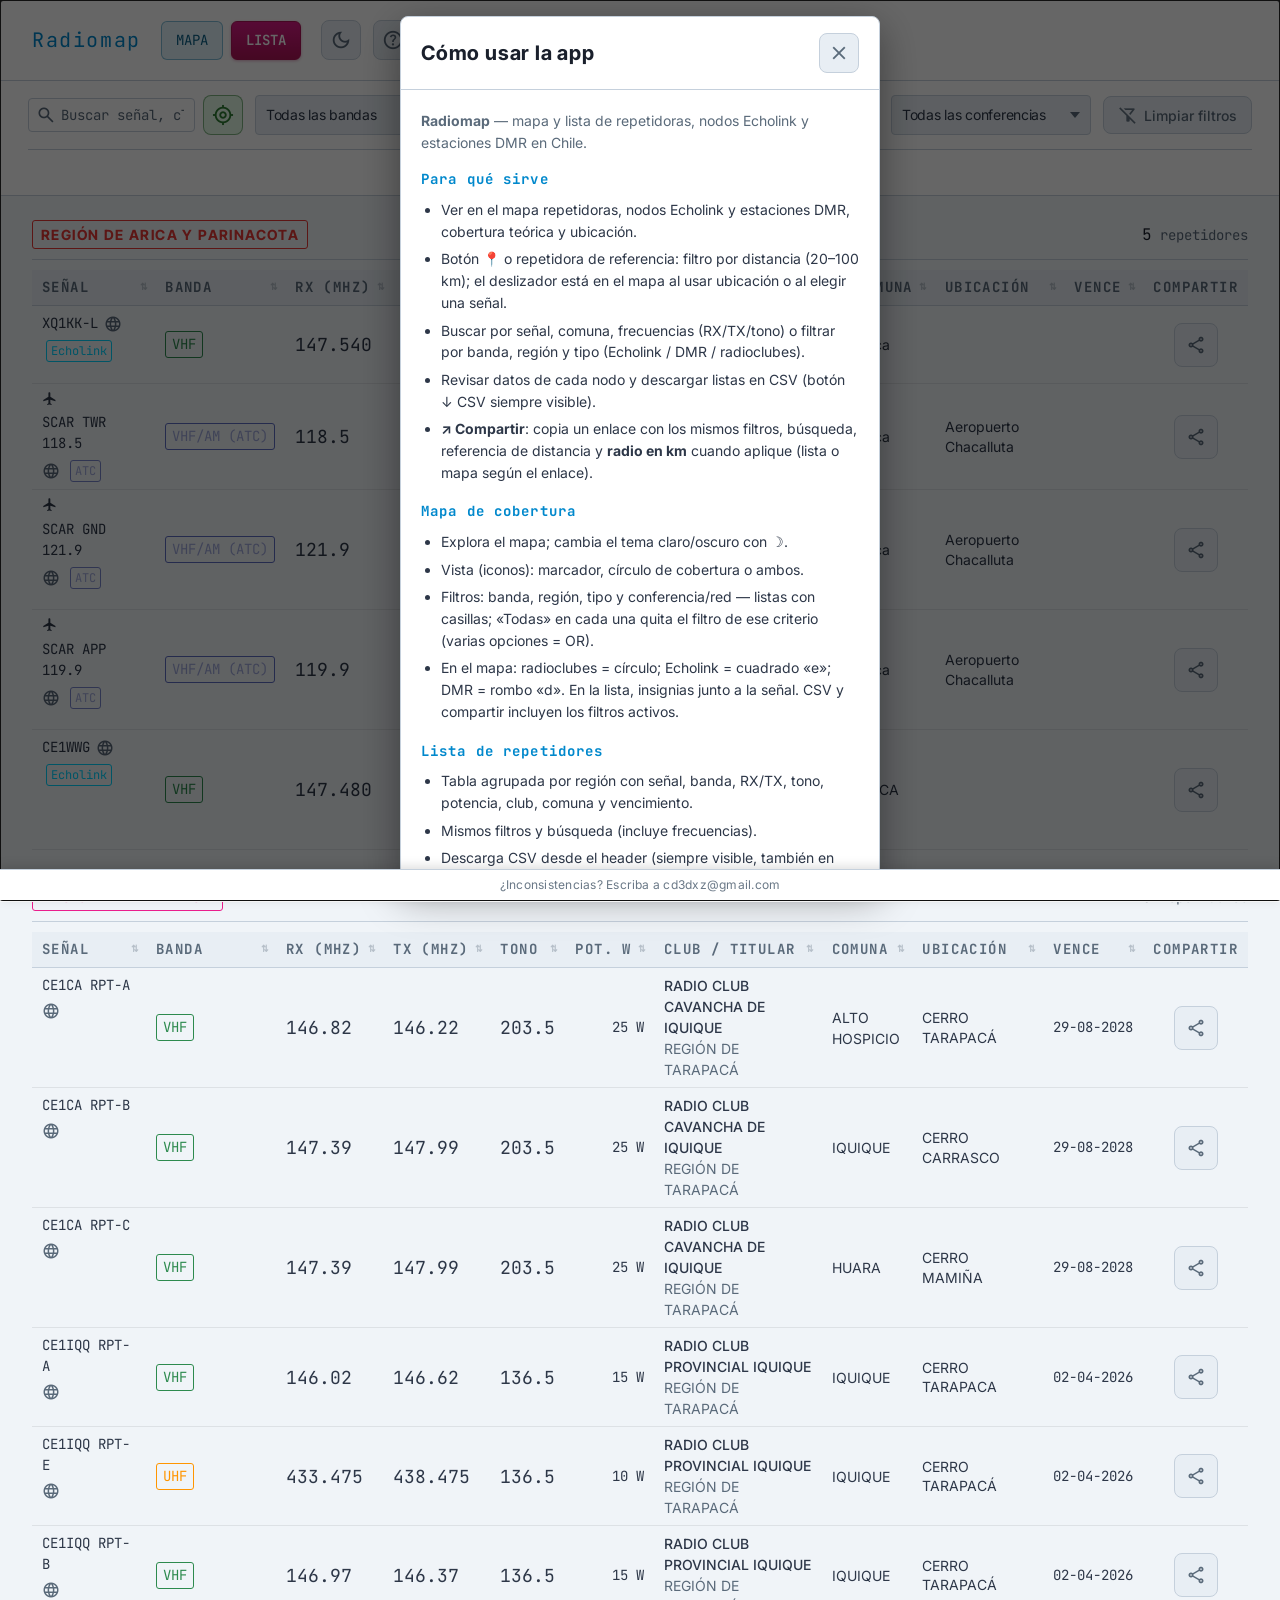
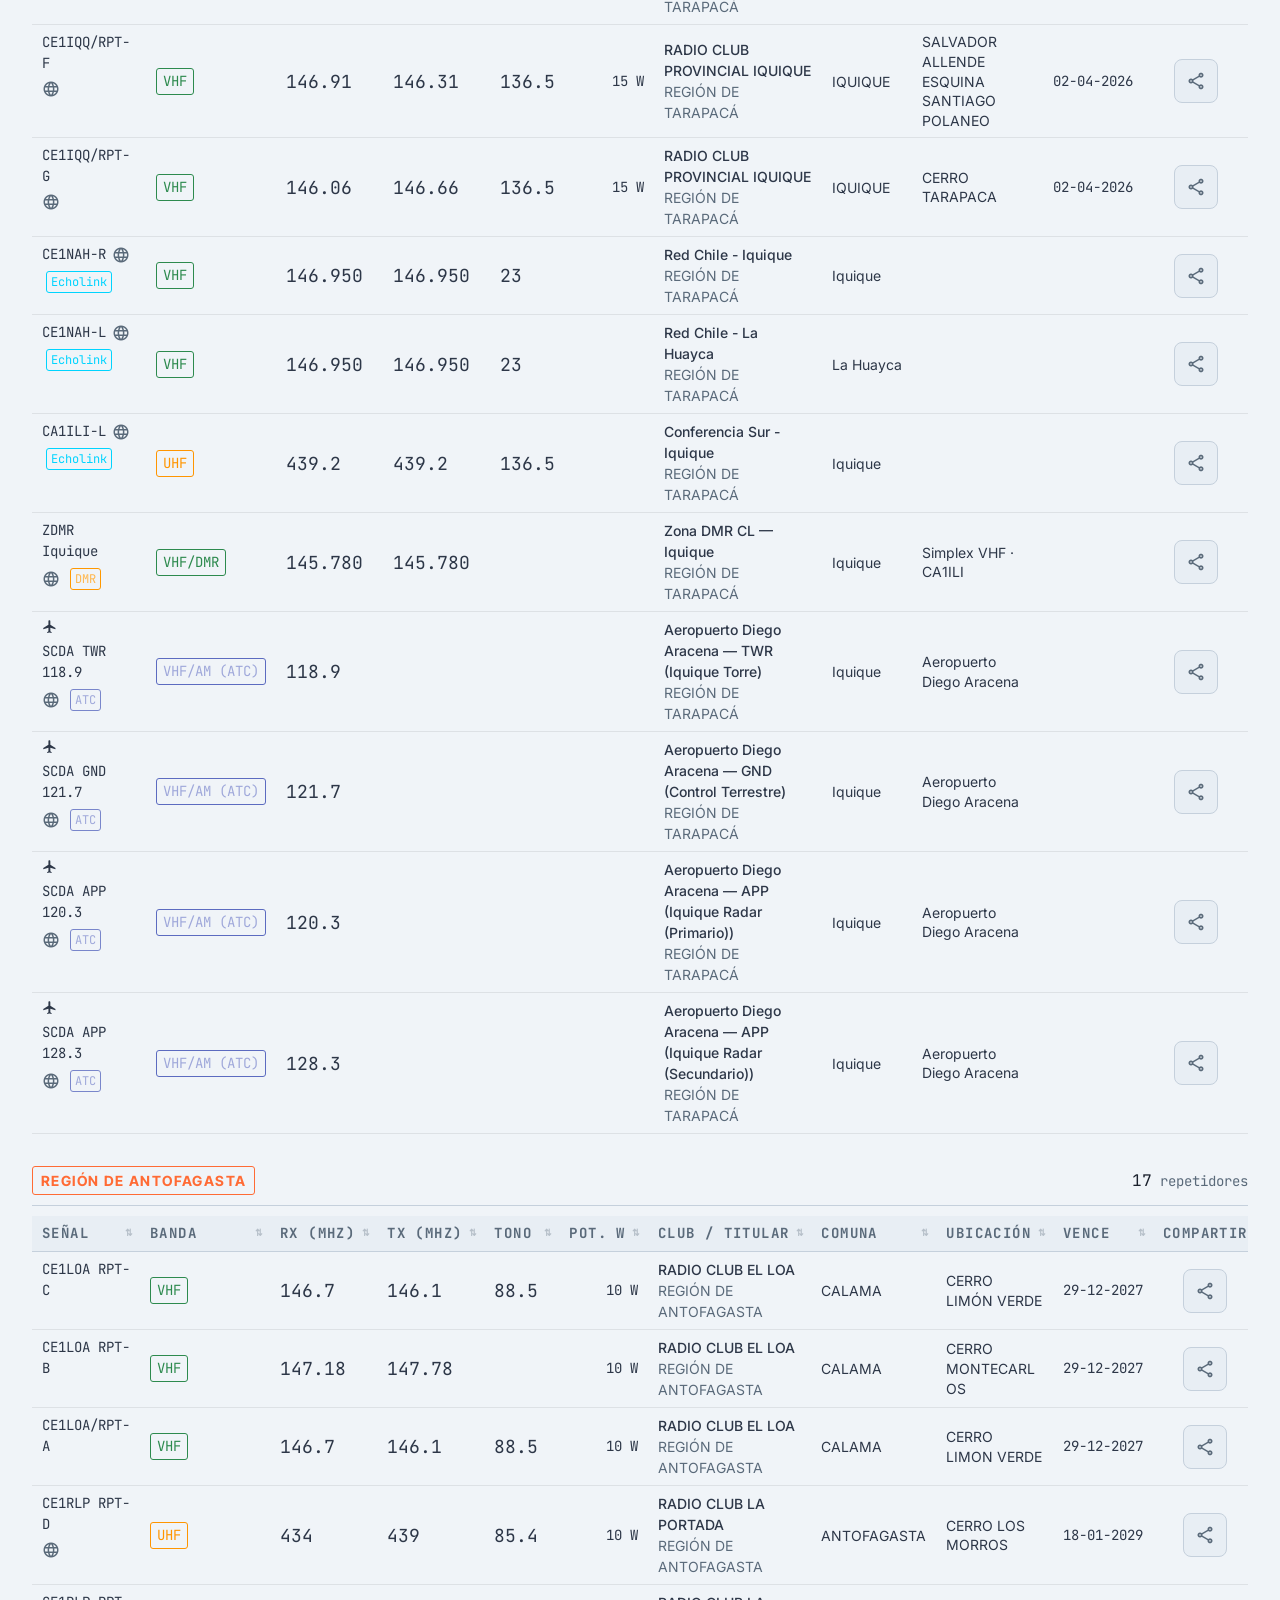
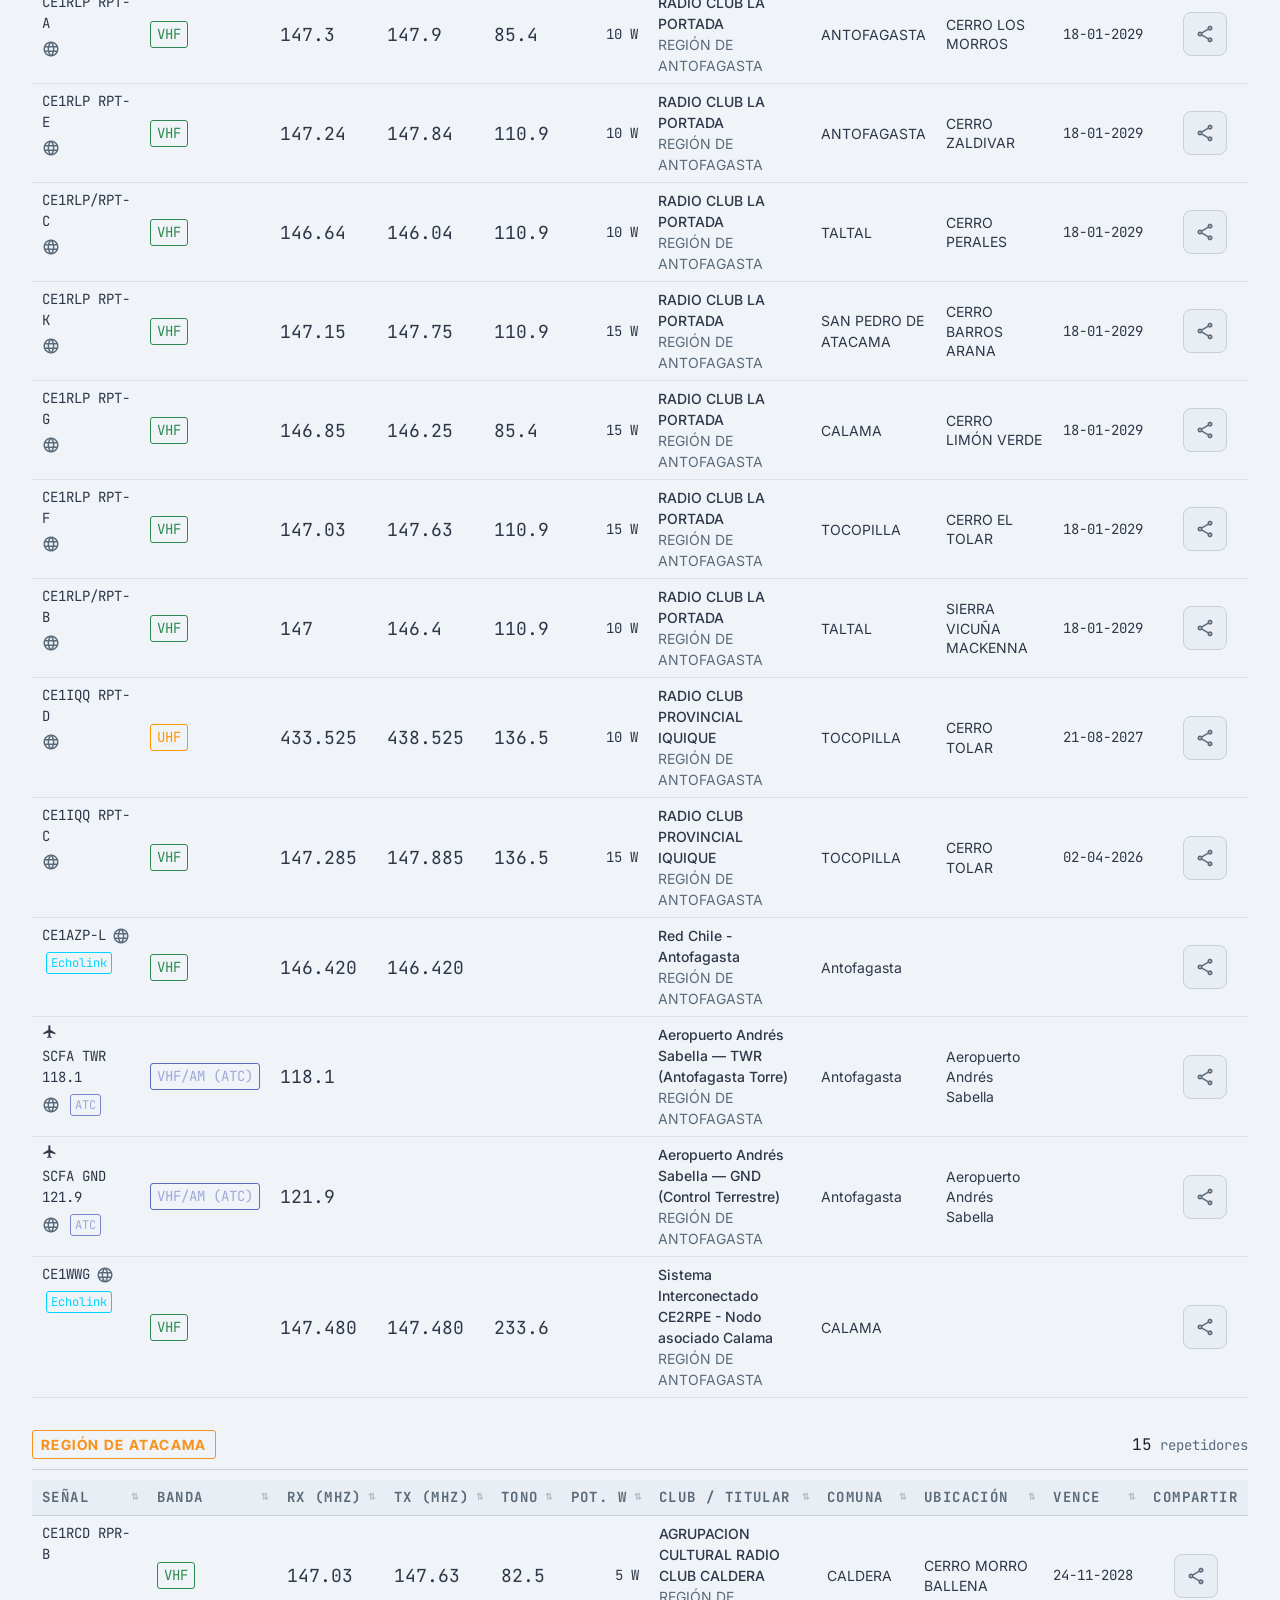
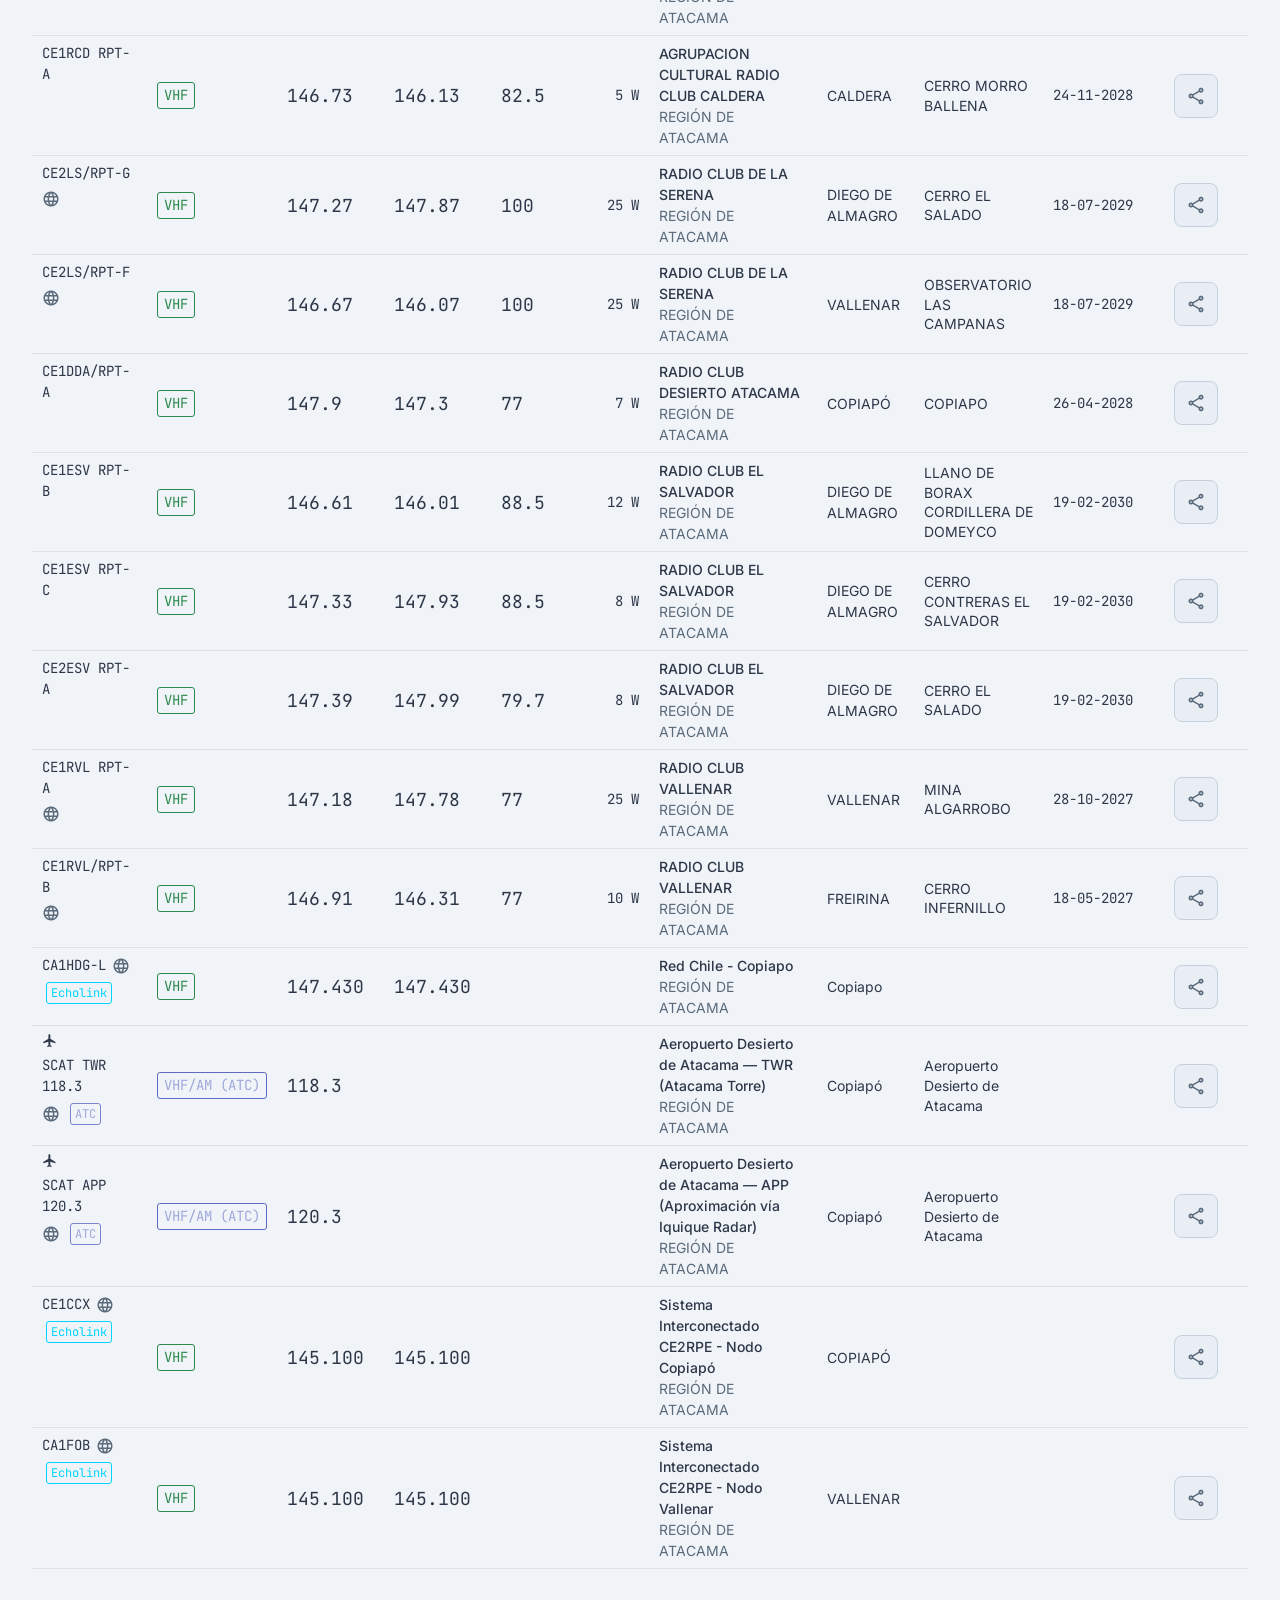
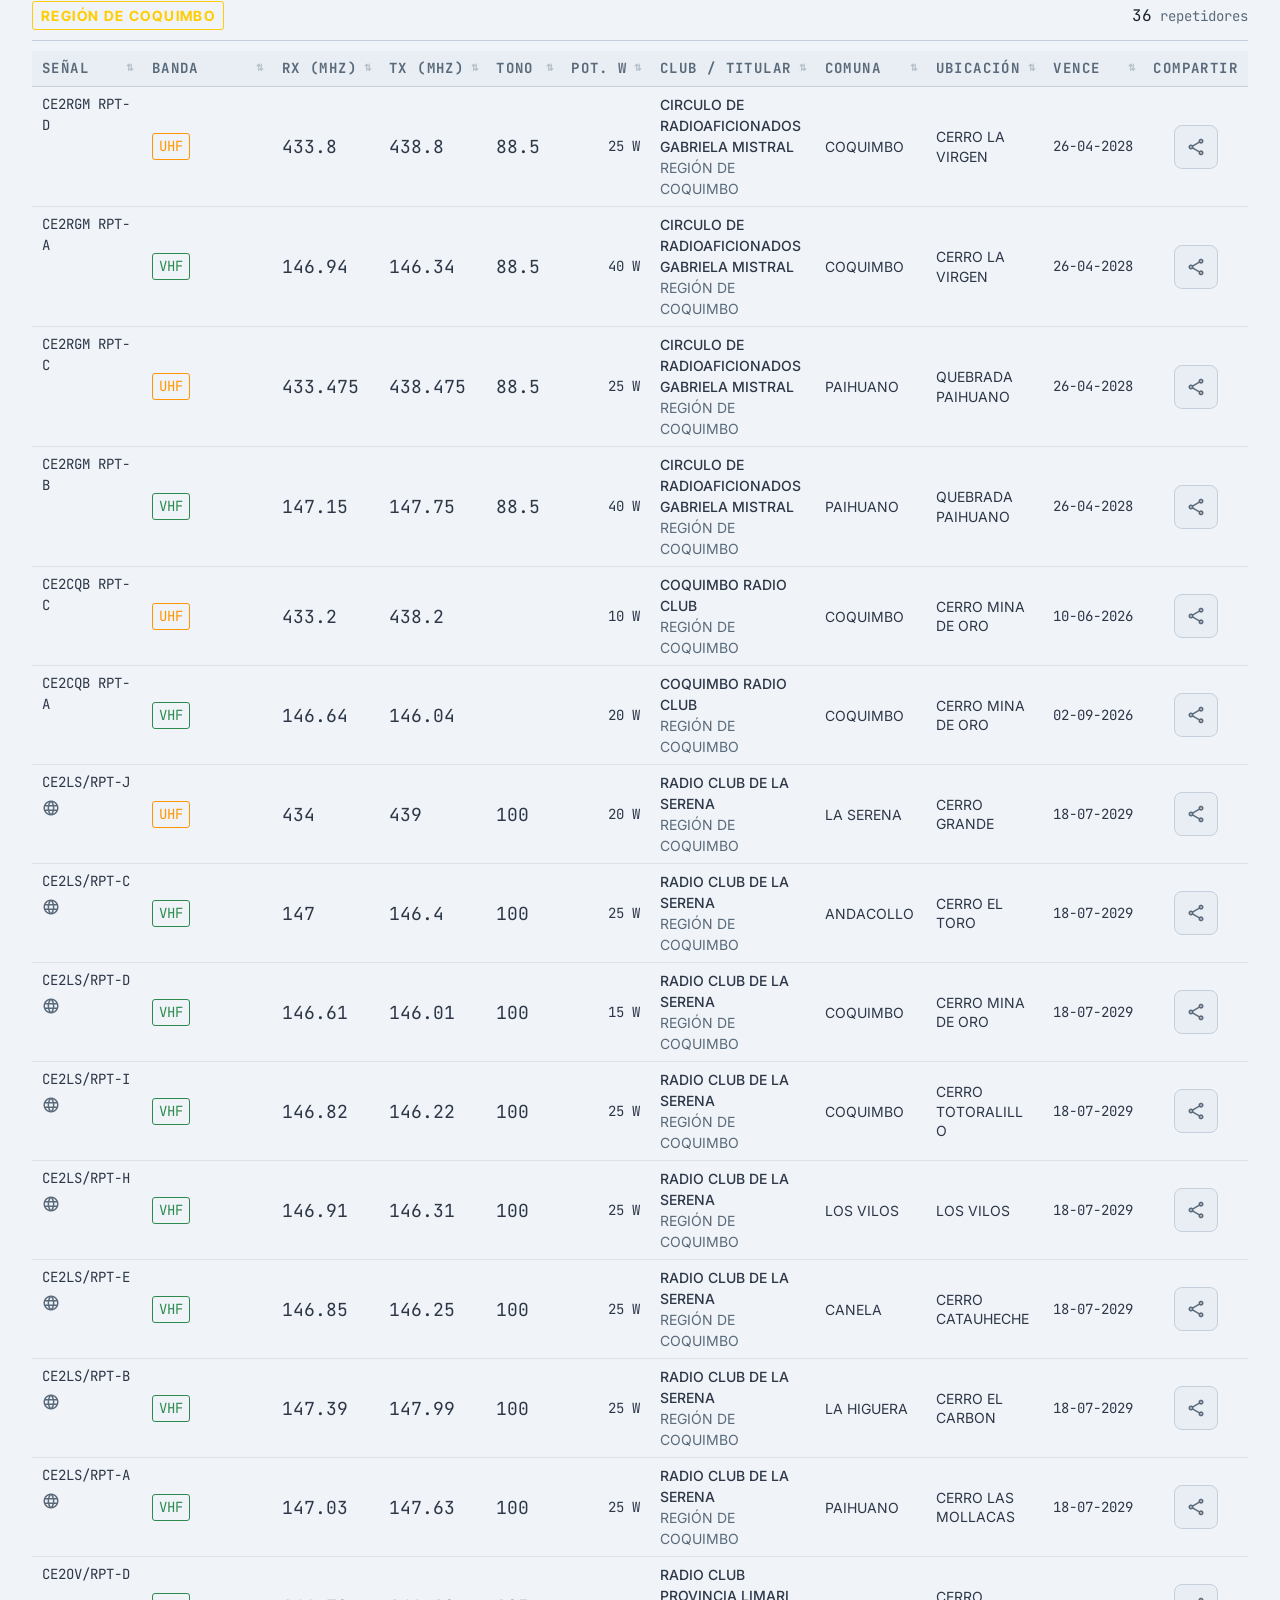
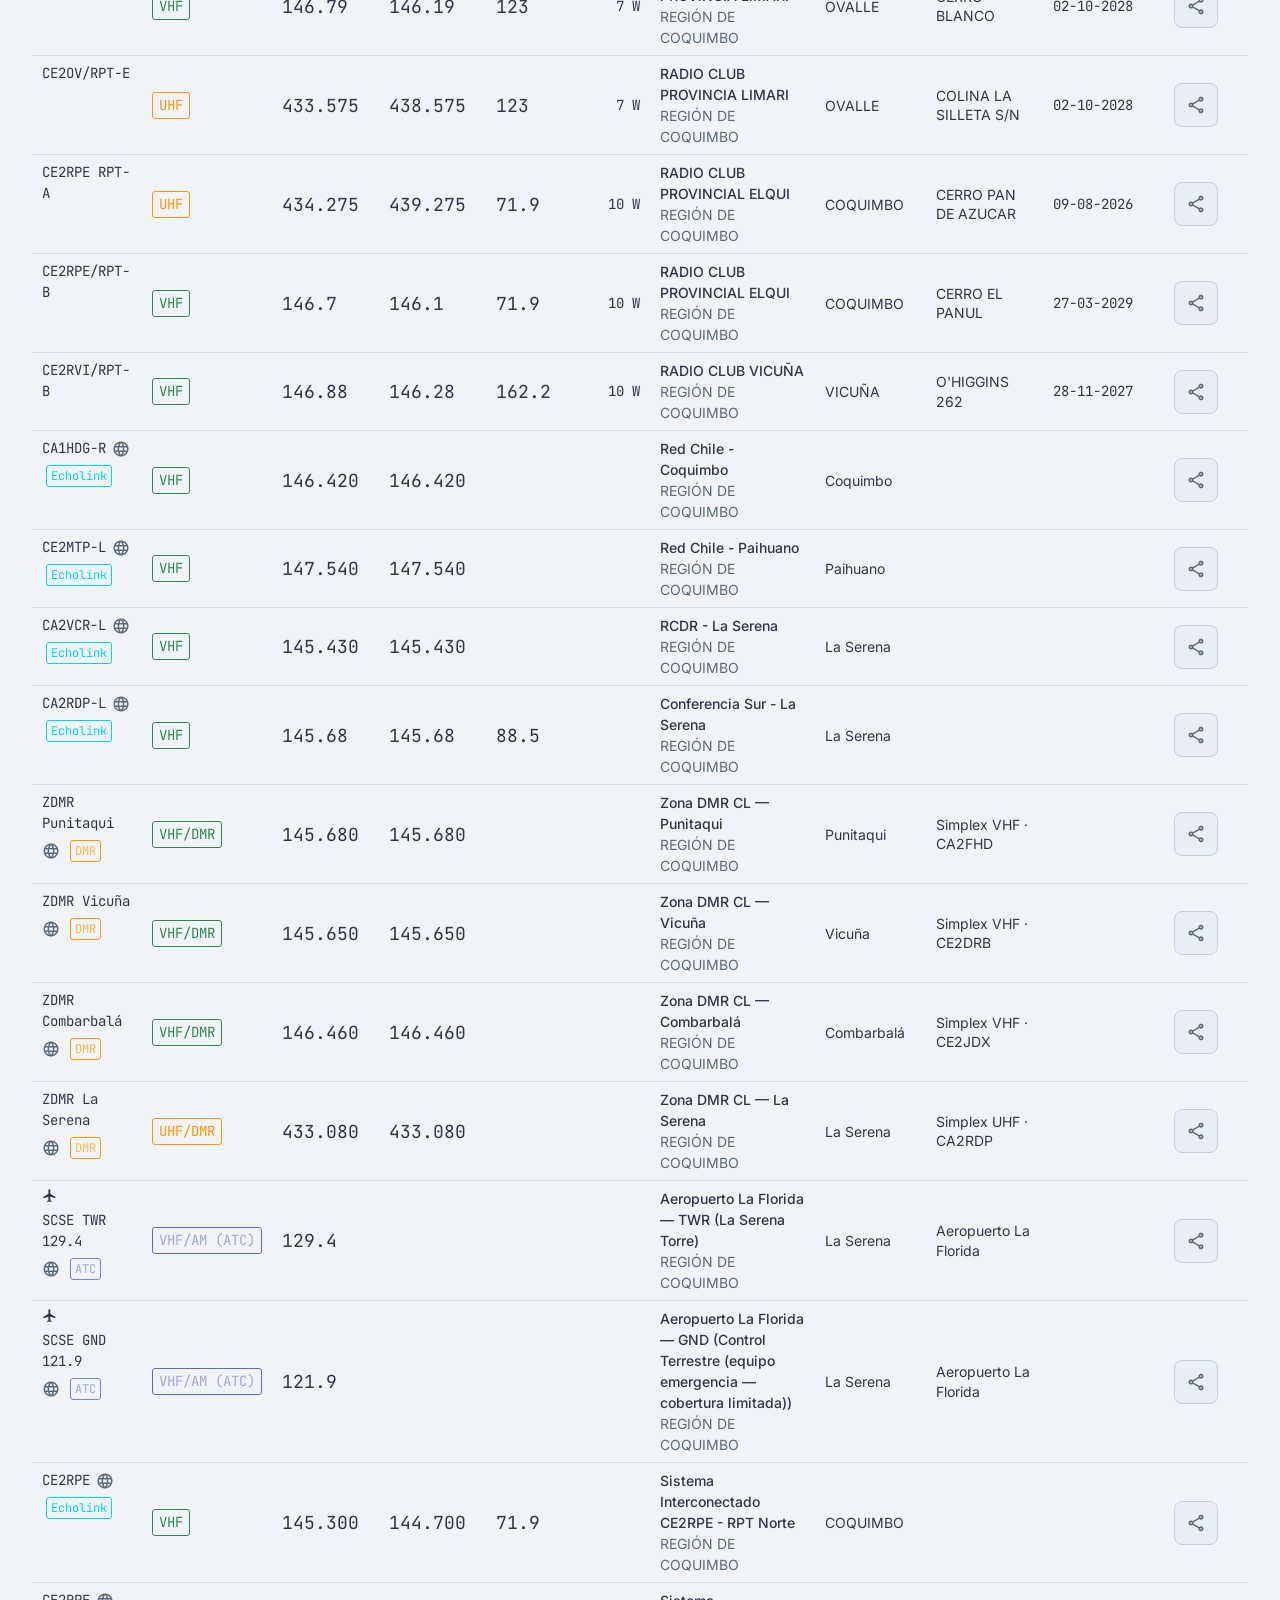
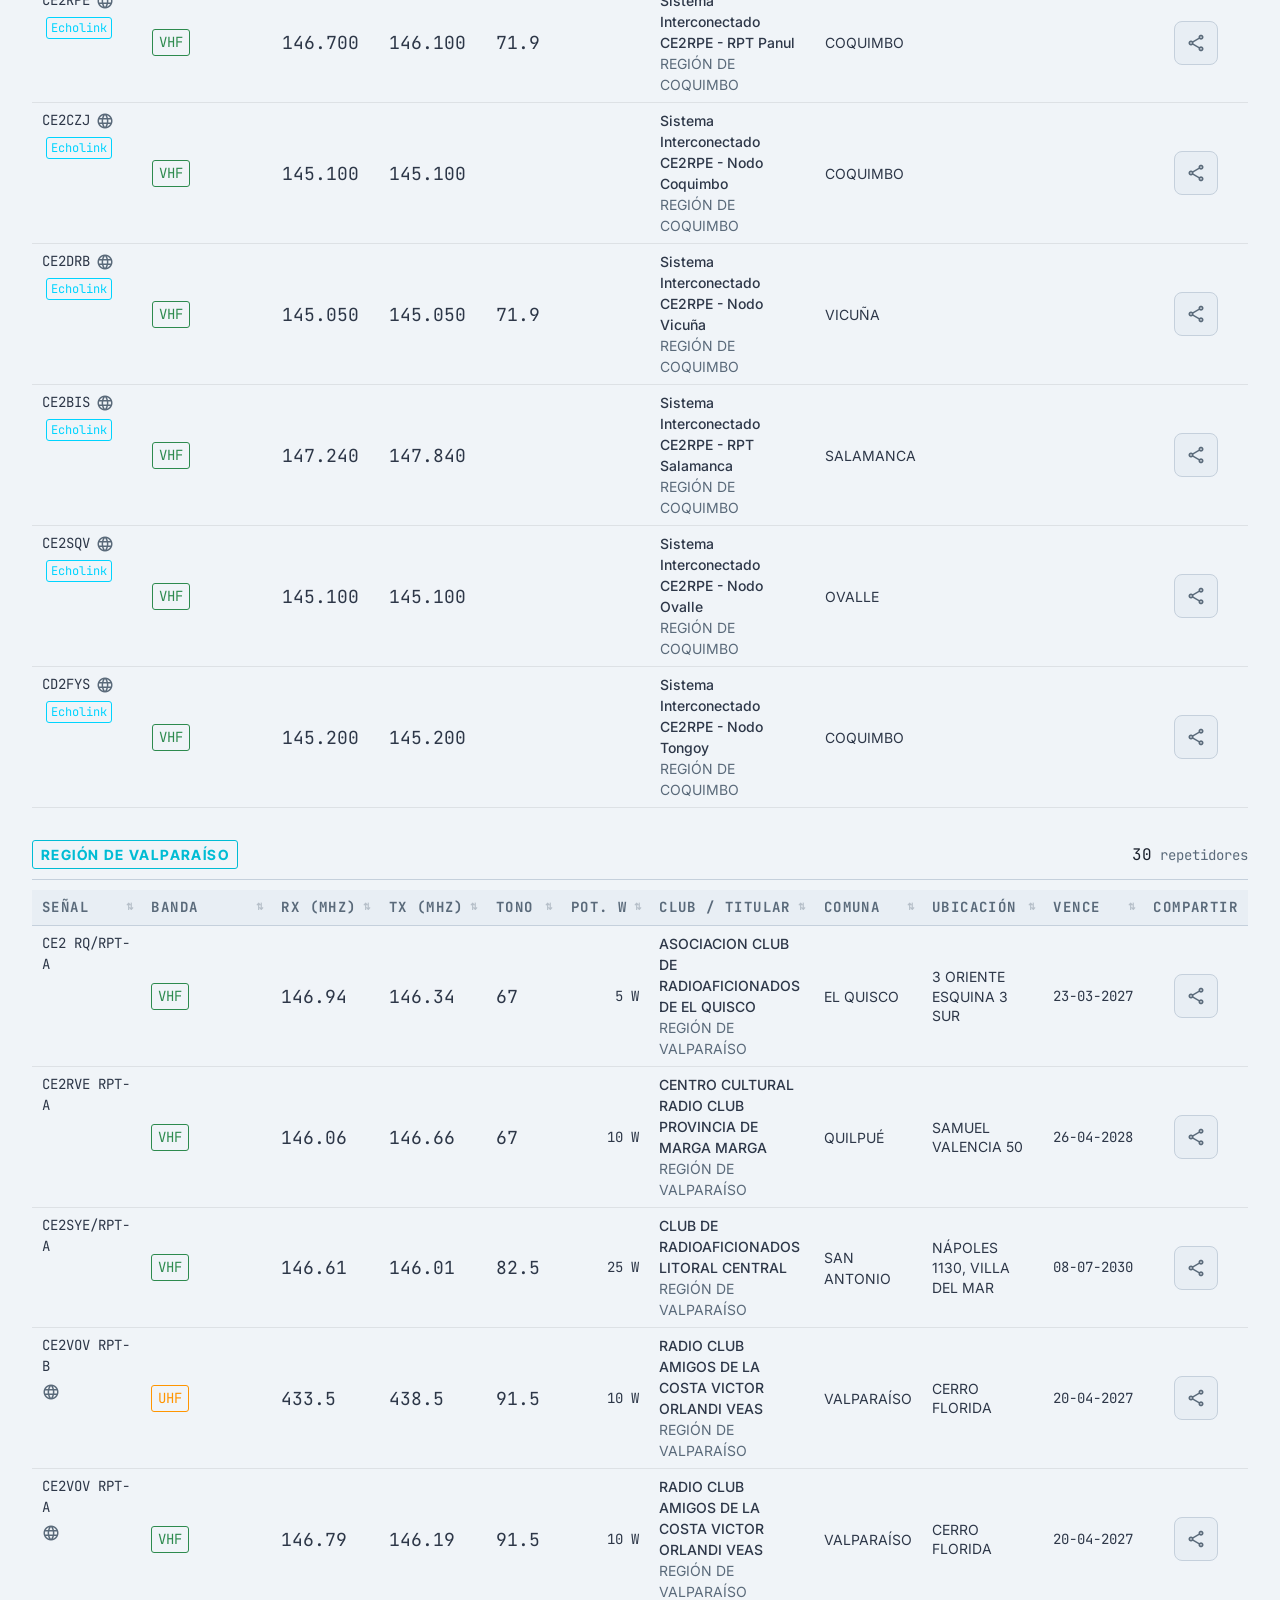
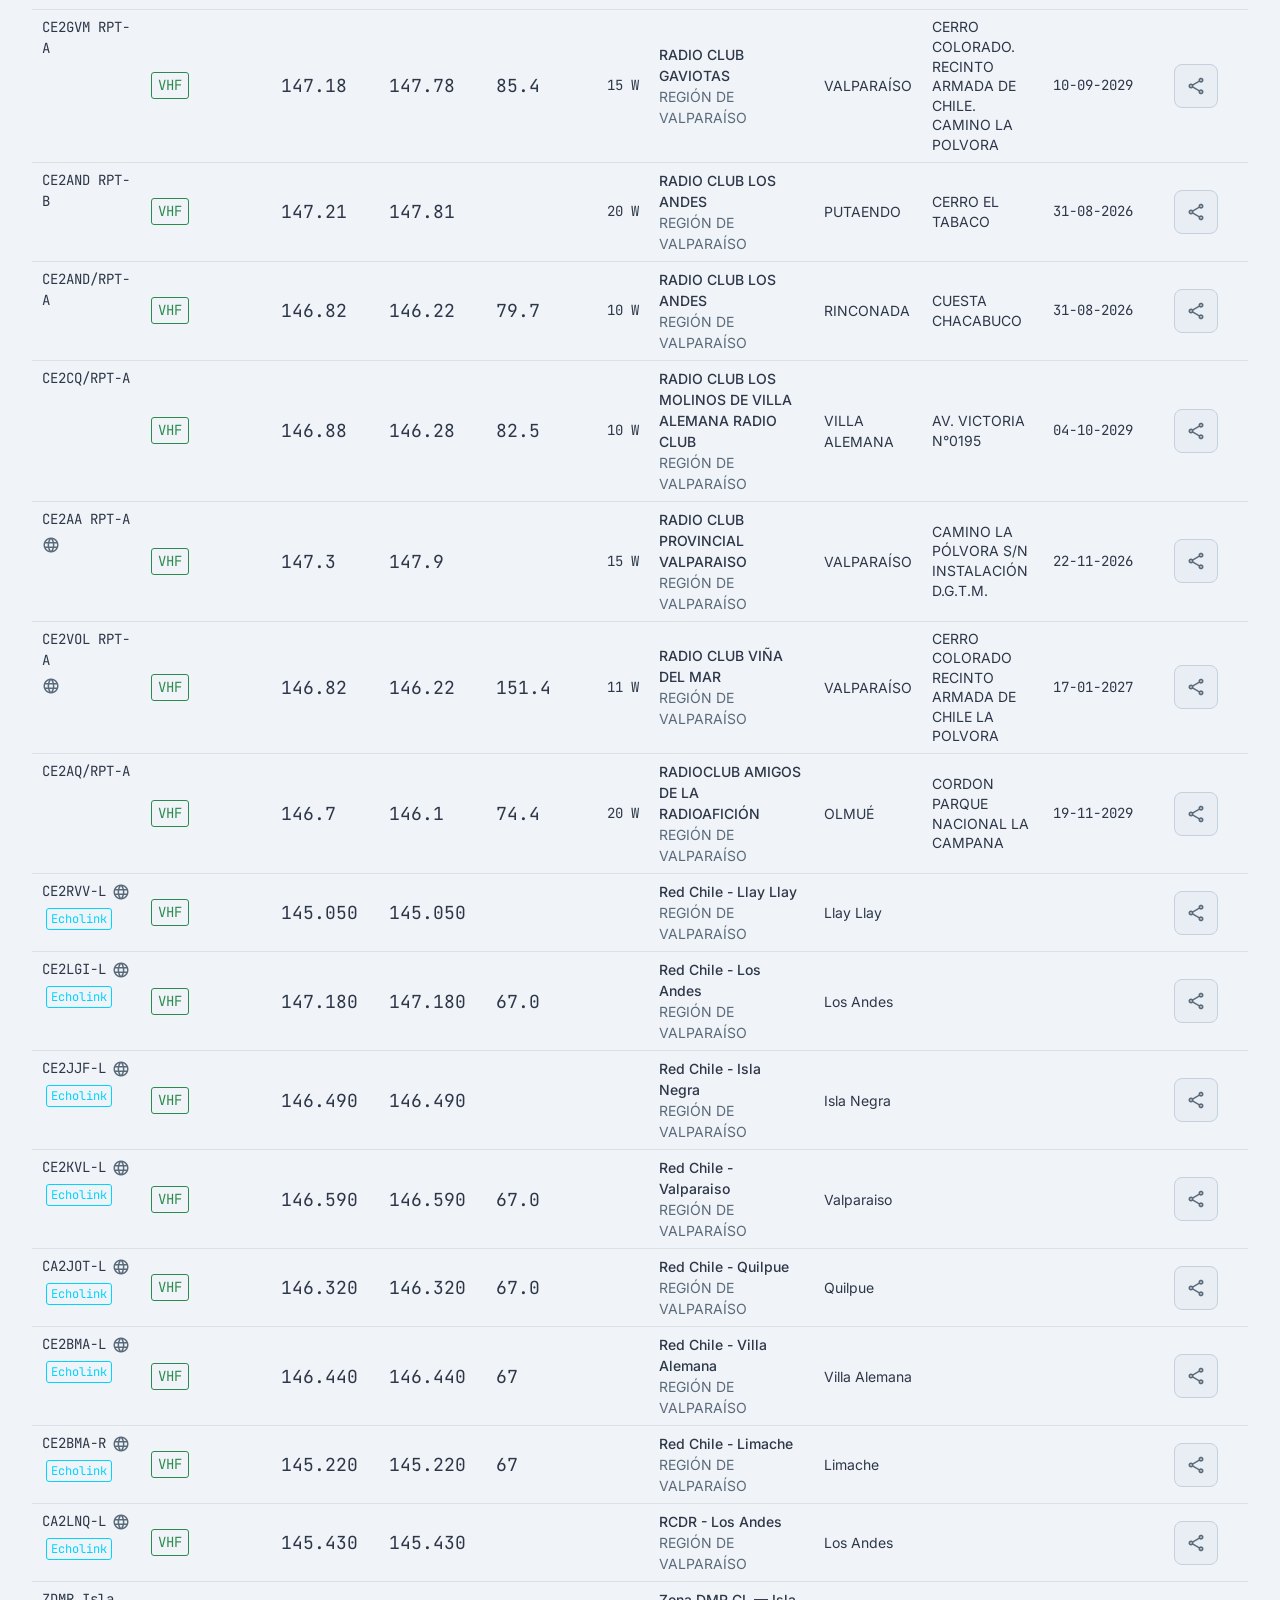
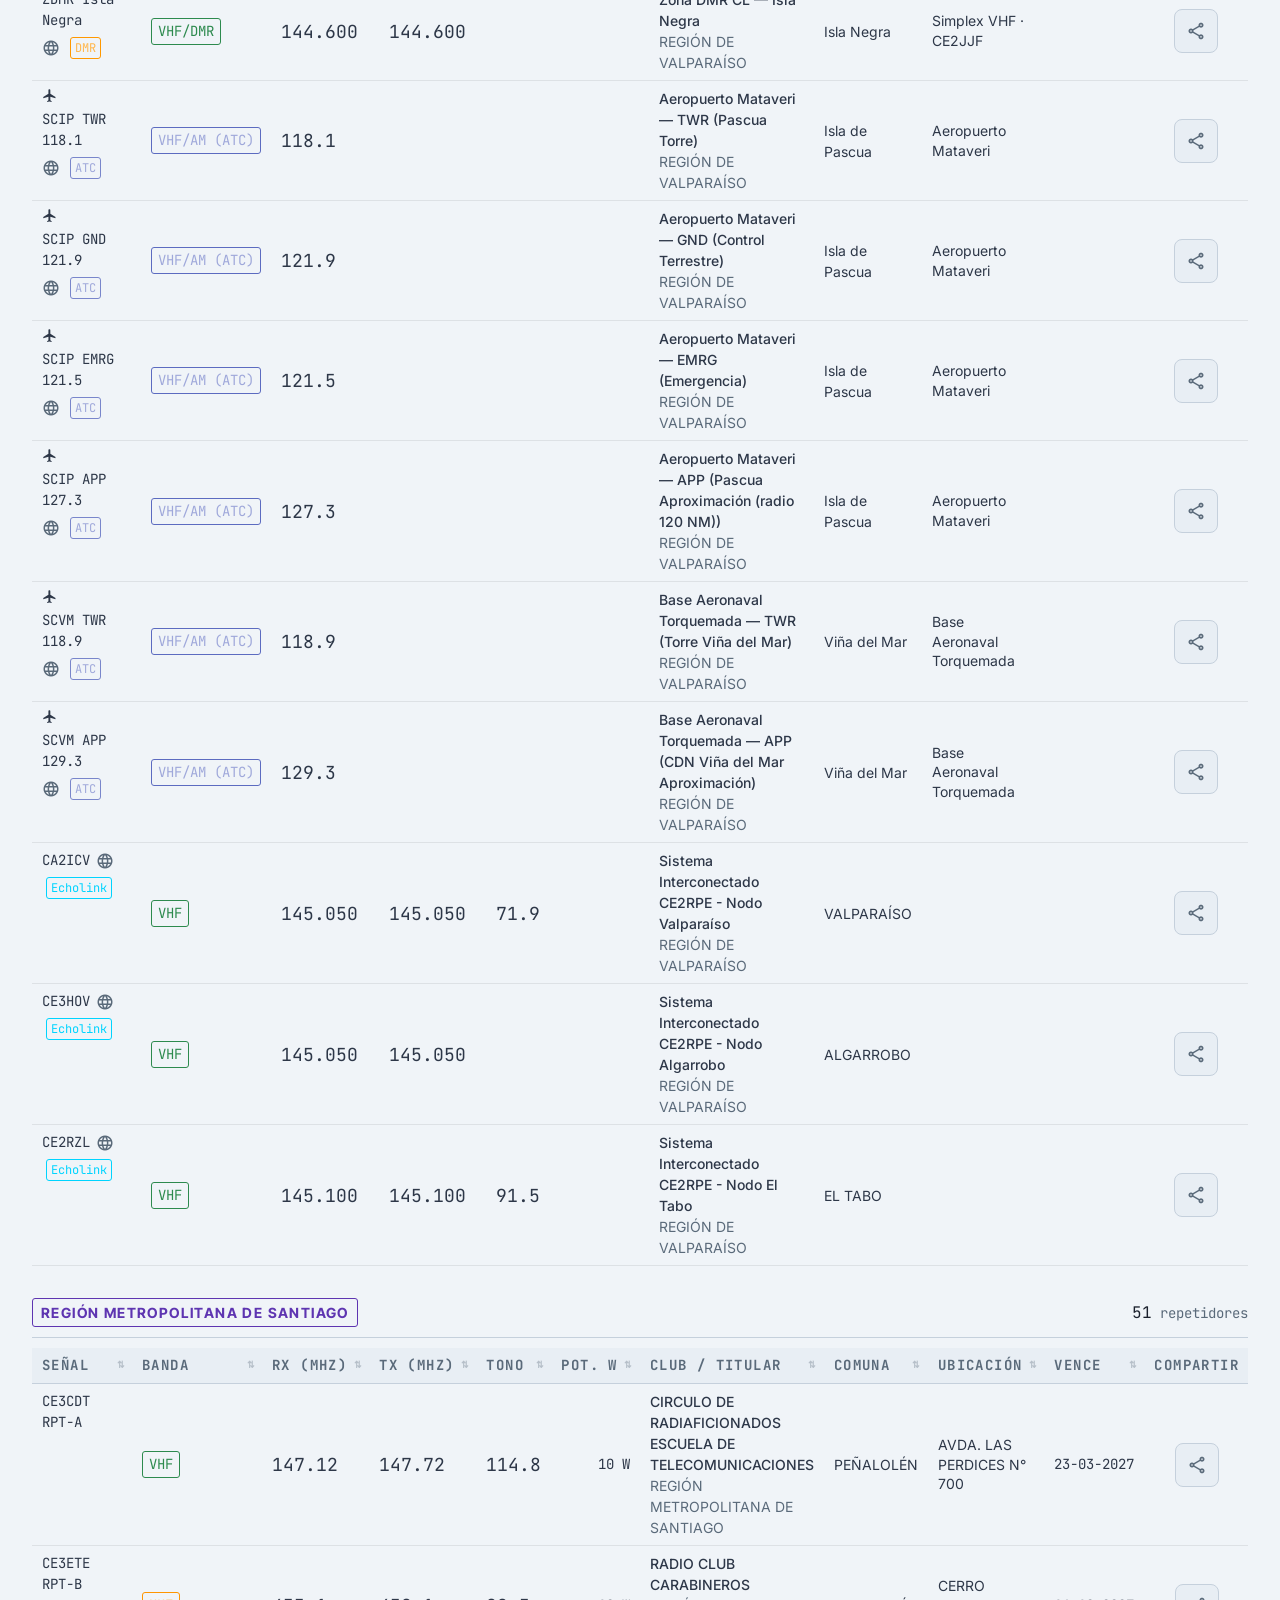
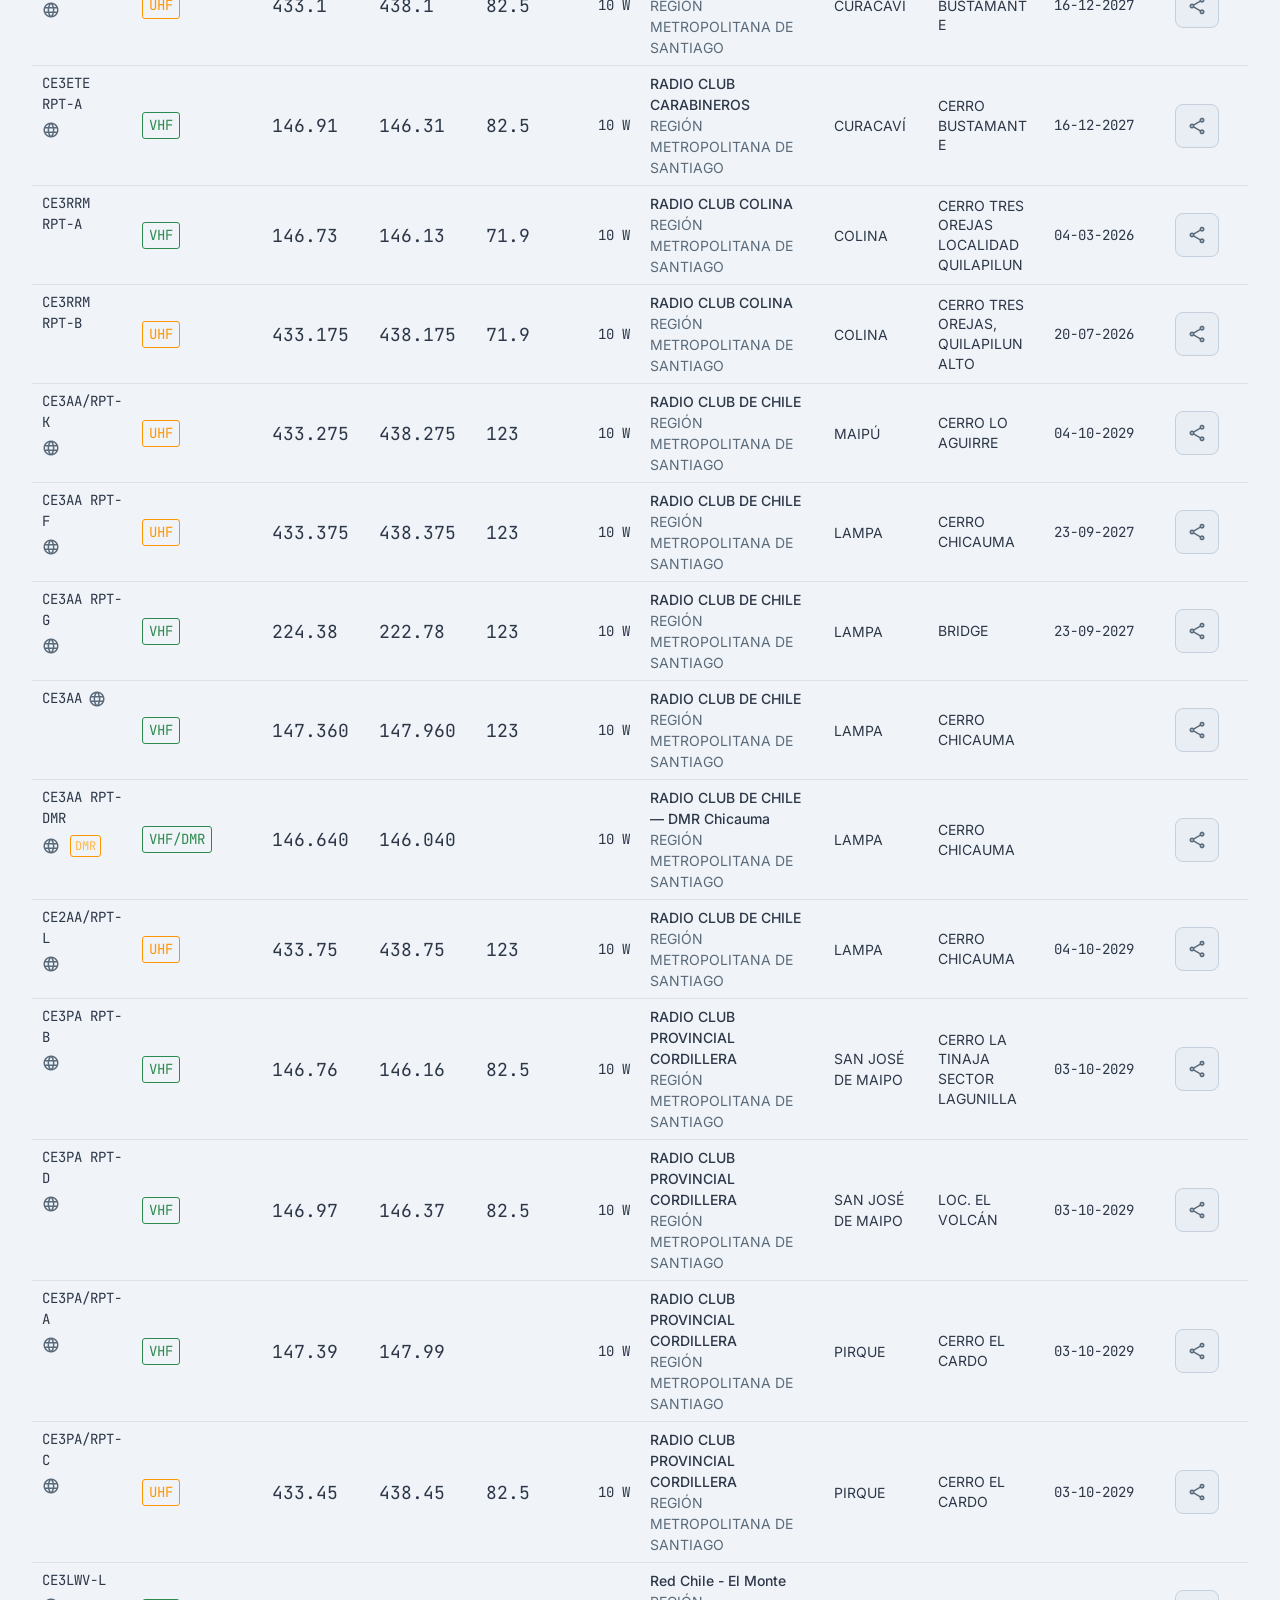
==== lista.html @ 28e485f2 "feat: list sorting, a11y, SEO, utils, and mobile layout fixes - Add scripts/utils.js (escapeHtml, es" ====
<!DOCTYPE html>
<html lang="es" data-theme="dark">
<head>
<meta charset="UTF-8">
<!-- Google tag (gtag.js) -->
<script async src="https://www.googletagmanager.com/gtag/js?id=G-96T9SZM607"></script>
<script>
  window.dataLayer = window.dataLayer || [];
  function gtag(){dataLayer.push(arguments);}
  gtag('js', new Date());

  gtag('config', 'G-96T9SZM607');
</script>
<meta name="viewport" content="width=device-width, initial-scale=1.0, maximum-scale=1.0, minimum-scale=1.0, user-scalable=no, viewport-fit=cover">
<link rel="icon" href="images/favicon.svg?v=__VERSION__" type="image/svg+xml">
<title>Radiomap — Lista</title>
<meta name="description" content="Listado de estaciones de radio en Chile: filtros, búsqueda y exportación CSV.">
<meta name="theme-color" content="#0d1520">
<link rel="canonical" href="https://www.radiomap.cl/lista.html">
<meta property="og:site_name" content="Radiomap">
<meta property="og:type" content="website">
<meta property="og:title" content="Radiomap — Lista">
<meta property="og:description" content="Estaciones de radio en Chile: listado, filtros y búsqueda.">
<meta property="og:url" content="https://www.radiomap.cl/lista.html">
<meta property="og:image" content="https://www.radiomap.cl/images/list.png?v=__VERSION__">
<meta property="og:image:secure_url" content="https://www.radiomap.cl/images/list.png?v=__VERSION__">
<meta property="og:image:type" content="image/png">
<meta property="og:image:width" content="1064">
<meta property="og:image:height" content="1155">
<meta property="og:image:alt" content="Captura del listado de repetidoras por región — Radiomap">
<meta property="og:locale" content="es_CL">
<meta name="twitter:card" content="summary_large_image">
<meta name="twitter:title" content="Radiomap — Lista">
<meta name="twitter:description" content="Estaciones de radio en Chile: listado, filtros y búsqueda.">
<meta name="twitter:image" content="https://www.radiomap.cl/images/list.png?v=__VERSION__">
<meta name="twitter:image:alt" content="Captura del listado de repetidoras por región — Radiomap">
<meta name="twitter:site" content="@radiomap_cl">
<meta name="twitter:creator" content="@CD3DXZ">
<script src="scripts/theme.js?v=__VERSION__"></script>
<link rel="preconnect" href="https://fonts.googleapis.com">
<link rel="preconnect" href="https://fonts.gstatic.com" crossorigin>
<link href="https://fonts.googleapis.com/css2?family=Inter:wght@400;500;600;700&family=Inter+Tight:wght@500;600;700;800&family=JetBrains+Mono:wght@400;500;600;700&display=swap" rel="stylesheet">
<link href="https://fonts.googleapis.com/css2?family=Material+Symbols+Outlined:opsz,wght,FILL,GRAD@24,400,0,0&display=swap" rel="stylesheet">
<link rel="stylesheet" href="css/theme.css?v=__VERSION__">
</head>
<body class="page-list">

<div class="sticky-top">
<header class="header">
  <a href="https://www.radiomap.cl/" class="header-signal">Radiomap</a>
  <nav class="header-nav" aria-label="Navegación principal">
    <a href="index.html" class="header-link header-link-nav header-link-nav--map">MAPA</a>
    <a href="lista.html" class="header-link header-link-nav header-link-nav--list current">LISTA</a>
  </nav>
  <div class="header-actions">
    <button type="button" id="theme-toggle" onclick="toggleTheme()" aria-label="Modo claro" title="Cambiar tema" class="theme-btn"></button>
    <button type="button" id="help-btn" onclick="openHelp()" aria-label="Ayuda" title="Cómo usar la app" class="help-btn"><span class="material-symbols-outlined" aria-hidden="true">help</span></button>
    <a href="#" id="btn-share-view" class="header-action-link btn-download" title="Copiar enlace con filtros y esta vista"><span class="material-symbols-outlined" aria-hidden="true">share</span> Compartir</a>
    <a href="#" id="btn-download-csv" class="header-action-link btn-download" title="Descargar CSV"><span class="material-symbols-outlined" aria-hidden="true">download</span> CSV</a>
    <a href="https://github.com/juantoledo/radiomap" class="header-link header-link-icon" target="_blank" rel="noopener" title="Ver en GitHub" aria-label="Ver en GitHub"><svg viewBox="0 0 24 24" fill="currentColor" width="18" height="18" aria-hidden="true"><path d="M12 0c-6.626 0-12 5.373-12 12 0 5.302 3.438 9.8 8.207 11.387.599.111.793-.261.793-.577v-2.234c-3.338.726-4.033-1.416-4.033-1.416-.546-1.387-1.333-1.756-1.333-1.756-1.089-.745.083-.729.083-.729 1.205.084 1.839 1.237 1.839 1.237 1.07 1.834 2.807 1.304 3.492.997.107-.775.418-1.305.762-1.604-2.665-.305-5.467-1.334-5.467-5.931 0-1.311.469-2.381 1.236-3.221-.124-.303-.535-1.524.117-3.176 0 0 1.008-.322 3.301 1.23.957-.266 1.983-.399 3.003-.404 1.02.005 2.047.138 3.006.404 2.291-1.552 3.297-1.23 3.297-1.23.653 1.653.242 2.874.118 3.176.77.84 1.235 1.911 1.235 3.221 0 4.609-2.807 5.624-5.479 5.921.43.372.823 1.102.823 2.222v3.293c0 .319.192.694.801.576 4.765-1.589 8.199-6.086 8.199-11.386 0-6.627-5.373-12-12-12z"/></svg></a>
  </div>
  <button type="button" class="menu-toggle" id="menu-toggle" aria-label="Menú" aria-expanded="false" aria-haspopup="menu" title="Menú"><span class="material-symbols-outlined" aria-hidden="true">menu</span></button>
  <div class="header-menu" id="header-menu" role="menu">
    <button type="button" onclick="toggleTheme(); closeMenu();" class="theme-btn menu-theme-toggle" aria-label="Cambiar tema" role="menuitem"></button>
    <button type="button" onclick="openHelp(); closeMenu();" class="help-btn" role="menuitem"><span class="menu-item-icon"><span class="material-symbols-outlined" aria-hidden="true">help</span></span> Ayuda</button>
    <button type="button" onclick="toggleNearMe(); closeMenu();" class="location-btn" role="menuitem"><span class="menu-item-icon"><span class="material-symbols-outlined" aria-hidden="true">my_location</span></span> Cerca de mí</button>
    <a href="#" id="btn-share-view-menu" class="header-action-link btn-download" role="menuitem"><span class="menu-item-icon"><span class="material-symbols-outlined" aria-hidden="true">share</span></span> Compartir vista</a>
    <a href="#" id="btn-download-csv-menu" class="header-action-link btn-download" role="menuitem"><span class="menu-item-icon"><span class="material-symbols-outlined" aria-hidden="true">download</span></span> Descargar CSV</a>
    <a href="https://github.com/juantoledo/radiomap" class="header-link" target="_blank" rel="noopener" role="menuitem"><span class="menu-item-icon"><span class="material-symbols-outlined" aria-hidden="true">code</span></span> GitHub</a>
  </div>
</header>

<!-- HELP MODAL -->
<div id="help-overlay" class="help-overlay" aria-hidden="true" tabindex="-1">
  <div class="help-modal" role="dialog" aria-labelledby="help-title" aria-modal="true">
    <div class="help-modal-header">
      <h2 id="help-title" class="help-title">Cómo usar la app</h2>
      <button type="button" class="help-close" onclick="closeHelp()" aria-label="Cerrar"><span class="material-symbols-outlined" aria-hidden="true">close</span></button>
    </div>
    <div class="help-modal-body">
      <p class="help-lead"><strong>Radiomap</strong> — mapa y lista de repetidoras, nodos Echolink y estaciones DMR en Chile.</p>
      <section class="help-section">
        <h3>Para qué sirve</h3>
        <ul>
          <li>Ver en el mapa repetidoras, nodos Echolink y estaciones DMR, cobertura teórica y ubicación.</li>
          <li>Botón 📍 o repetidora de referencia: filtro por distancia (20–100 km); el deslizador está en el mapa al usar ubicación o al elegir una señal.</li>
          <li>Buscar por señal, comuna, frecuencias (RX/TX/tono) o filtrar por banda, región y tipo (Echolink / DMR / radioclubes).</li>
          <li>Revisar datos de cada nodo y descargar listas en CSV (botón ↓ CSV siempre visible).</li>
          <li><strong>↗ Compartir</strong>: copia un enlace con los mismos filtros, búsqueda, referencia de distancia y <strong>radio en km</strong> cuando aplique (lista o mapa según el enlace).</li>
        </ul>
      </section>
      <section class="help-section">
        <h3>Mapa de cobertura</h3>
        <ul>
          <li>Explora el mapa; cambia el tema claro/oscuro con ☽.</li>
          <li>Vista (iconos): marcador, círculo de cobertura o ambos.</li>
          <li>Filtros: banda, región, tipo y conferencia/red — listas con casillas; «Todas» en cada una quita el filtro de ese criterio (varias opciones = OR).</li>
          <li>En el mapa: radioclubes = círculo; Echolink = cuadrado «e»; DMR = rombo «d». En la lista, insignias junto a la señal. CSV y compartir incluyen los filtros activos.</li>
        </ul>
      </section>
      <section class="help-section">
        <h3>Lista de repetidores</h3>
        <ul>
          <li>Tabla agrupada por región con señal, banda, RX/TX, tono, potencia, club, comuna y vencimiento.</li>
          <li>Mismos filtros y búsqueda (incluye frecuencias).</li>
          <li>Descarga CSV desde el header (siempre visible, también en móvil).</li>
        </ul>
      </section>
      <p class="help-meta">Versión <span id="app-version">—</span>. Agénticamente desarrollado por <a href="https://cd3dxz.radio" target="_blank" rel="noopener">CD3DXZ</a>.</p>
    </div>
  </div>
</div>

<div class="controls">
  <div class="search-nearme-wrap">
    <div class="search-wrap">
      <span class="material-symbols-outlined search-icon" aria-hidden="true">search</span>
      <input type="text" id="search" placeholder="Buscar señal, club, comuna, frecuencias...">
    </div>
    <button type="button" id="btn-nearme" onclick="toggleNearMe()" class="location-btn location-btn--controls" aria-label="Cerca de mí" title="Mostrar repetidoras cerca de mi ubicación"><span class="material-symbols-outlined" aria-hidden="true">my_location</span></button>
  </div>
  <details class="filter-dropdown">
    <summary class="filter-dropdown__summary"><span id="filter-banda-summary">Todas las bandas</span></summary>
    <div class="filter-dropdown__panel">
      <div class="filter-checkbox-list filter-checkbox-list--compact" id="filter-banda">
        <label class="filter-checkbox-row filter-checkbox-row--all"><input type="checkbox" data-filter-all="1" checked> Todas</label>
        <label class="filter-checkbox-row"><input type="checkbox" data-filter-value="VHF"> VHF</label>
        <label class="filter-checkbox-row"><input type="checkbox" data-filter-value="UHF"> UHF</label>
      </div>
    </div>
  </details>
  <details class="filter-dropdown">
    <summary class="filter-dropdown__summary"><span id="filter-region-summary">Todas las regiones</span></summary>
    <div class="filter-dropdown__panel">
      <div class="filter-checkbox-list" id="filter-region">
        <label class="filter-checkbox-row filter-checkbox-row--all"><input type="checkbox" data-filter-all="1" checked> Todas</label>
      </div>
    </div>
  </details>
  <details class="filter-dropdown">
    <summary class="filter-dropdown__summary"><span id="filter-type-summary">Todos los tipos</span></summary>
    <div class="filter-dropdown__panel">
      <div class="filter-checkbox-list filter-checkbox-list--compact" id="filter-type">
        <label class="filter-checkbox-row filter-checkbox-row--all"><input type="checkbox" data-filter-all="1" checked> Todas</label>
        <label class="filter-checkbox-row"><input type="checkbox" data-filter-value="echolink"> Echolink</label>
        <label class="filter-checkbox-row"><input type="checkbox" data-filter-value="dmr"> DMR</label>
        <label class="filter-checkbox-row"><input type="checkbox" data-filter-value="radioclub"> Radioclubes</label>
        <label class="filter-checkbox-row"><input type="checkbox" data-filter-value="atc"> ATC / aéreo</label>
      </div>
    </div>
  </details>
  <details class="filter-dropdown">
    <summary class="filter-dropdown__summary"><span id="filter-conference-summary">Todas las conferencias</span></summary>
    <div class="filter-dropdown__panel">
      <div class="filter-checkbox-list" id="filter-conference">
        <label class="filter-checkbox-row filter-checkbox-row--all"><input type="checkbox" data-filter-all="1" checked> Todas</label>
      </div>
    </div>
  </details>
  <button type="button" id="btn-clear-filters" class="btn-clear-filters" onclick="clearAllFilters()" title="Quitar búsqueda, filtros y cerca de mí" aria-label="Limpiar filtros"><span class="material-symbols-outlined" aria-hidden="true">filter_alt_off</span> Limpiar filtros</button>
  <div class="filter-count-wrap">
    <div class="filter-count">Mostrando <span id="shown-count">172</span> de <span id="total-count">172</span> · <span id="regions-count">13</span> regiones · <span id="clubs-count">—</span> clubes<span id="filter-nearme"></span></div>
    <div id="near-radius-floater" class="near-radius-floater" hidden aria-hidden="true" title="Distancia máxima desde la referencia (ubicación o repetidora elegida)">
      <div class="near-radius-floater__head">
        <label class="near-radius-floater__label" for="near-radius-slider">Radio</label>
        <span id="near-radius-value" class="near-radius-floater__value">100 km</span>
      </div>
      <div class="near-radius-floater__slider-row">
        <span class="near-radius-floater__ticks" aria-hidden="true">20</span>
        <input type="range" id="near-radius-slider" class="near-radius-floater__slider" min="20" max="100" step="1" value="100" aria-valuemin="20" aria-valuemax="100" aria-valuenow="100" aria-label="Distancia máxima desde la referencia (ubicación o repetidora elegida), en kilómetros">
        <span class="near-radius-floater__ticks" aria-hidden="true">100</span>
      </div>
    </div>
  </div>
</div>
</div>

<main id="main-content"></main>

<!-- Station detail (list view) -->
<div id="station-detail-overlay" class="station-detail-overlay" aria-hidden="true">
  <div id="station-detail-dialog" class="station-detail-dialog" role="dialog" aria-modal="true" aria-labelledby="station-detail-title" tabindex="-1">
    <div class="station-detail-header">
      <div class="station-detail-heading">
        <div id="station-detail-title" class="station-detail-signal">—</div>
        <div id="station-detail-sub" class="station-detail-sub">—</div>
      </div>
      <button type="button" class="station-detail-close" id="station-detail-close" aria-label="Cerrar"><span class="material-symbols-outlined" aria-hidden="true">close</span></button>
    </div>
    <div class="station-detail-body" id="station-detail-body"></div>
    <div class="station-detail-footer">
      <a href="index.html" id="station-detail-map-link" class="station-detail-link"><span class="material-symbols-outlined" aria-hidden="true">map</span> Ver en mapa</a>
      <button type="button" id="station-detail-share" class="station-detail-btn"><span class="material-symbols-outlined" aria-hidden="true">share</span> Compartir</button>
    </div>
  </div>
</div>

<footer class="app-footer">
  <span class="app-footer-note">¿Inconsistencias? Escriba a <a href="mailto:cd3dxz@gmail.com">cd3dxz@gmail.com</a></span>
</footer>

<script src="data/data.js?v=__VERSION__"></script>
<script src="scripts/utils.js?v=__VERSION__"></script>
<script src="scripts/location-filter.js?v=__VERSION__"></script>
<script src="scripts/dmr-ui.js?v=__VERSION__"></script>
<script src="scripts/share-view.js?v=__VERSION__"></script>
<script src="scripts/export-csv.js?v=__VERSION__"></script>
<script src="scripts/help.js?v=__VERSION__"></script>
<script src="scripts/station-display.js?v=__VERSION__"></script>
<script src="scripts/list.js?v=__VERSION__"></script>
</body>
</html>
---- css/theme.css ----
/* ═══════════════════════════════════════════════════════════════════════════
   Radiomap — Consolidated styles (mapa + lista)
   ═══════════════════════════════════════════════════════════════════════════ */

/* ── Reset ───────────────────────────────────────────────────────────────── */
* { box-sizing: border-box; margin: 0; padding: 0; }

/* Material Symbols Outlined — load font in HTML */
.material-symbols-outlined {
  font-family: 'Material Symbols Outlined';
  font-weight: normal;
  font-style: normal;
  font-size: 22px;
  line-height: 1;
  letter-spacing: normal;
  text-transform: none;
  display: inline-block;
  white-space: nowrap;
  word-wrap: normal;
  direction: ltr;
  font-feature-settings: 'liga';
  -webkit-font-smoothing: antialiased;
  font-variation-settings: 'FILL' 0, 'wght' 400, 'GRAD' 0, 'opsz' 24;
}

/* ── Theme variables (dark default) ───────────────────────────────────────── */
:root, html[data-theme="dark"] {
  --bg: #080c14;
  --surface: #0d1520;
  --surface2: #111c2a;
  --border: #1a2d42;
  --text: #c8d8e8;
  --text-dim: #5a7a9a;
  --text-bright: #e8f4ff;
  --accent: #00d4ff;
  --accent2: #ff6b35;
  --vhf: #29abe2;
  --uhf: #e91e8c;
  --green: #39d353;
  --yellow: #f0c040;
  /* Google Fonts — loaded in index.html / lista.html */
  --font-sans: 'Inter', system-ui, -apple-system, 'Segoe UI', Roboto, 'Helvetica Neue', Arial, sans-serif;
  --font-display: 'Inter Tight', 'Inter', system-ui, sans-serif;
  --font-mono: 'JetBrains Mono', ui-monospace, 'Cascadia Code', 'Source Code Pro', monospace;
  /* Typography scale — rem for WCAG scalability; min 12px for small text */
  --fs-xxs: 0.75rem;   /* 12px — minimum for badges/labels */
  --fs-xs: 0.875rem;   /* 14px */
  --fs-sm: 0.875rem;   /* 14px */
  --fs-base: 1rem;     /* 16px */
  --fs-md: 1.125rem;   /* 18px */
  --fs-lg: 1.25rem;    /* 20px */
  --fs-xl: 1.625rem;   /* 26px */
  --fs-2xl: 1.875rem;  /* 30px */
}
/* Mobile: larger text for readability (elderly-friendly) */
@media (max-width: 768px) {
  :root { --fs-xxs: 0.75rem; --fs-xs: 0.875rem; --fs-sm: 1rem; --fs-base: 1.125rem; --fs-md: 1.1875rem; --fs-lg: 1.25rem; --fs-xl: 1.5rem; --fs-2xl: 1.75rem; }
  html, body { line-height: 1.6; }
}
@media (max-width: 480px) {
  :root { --fs-xxs: 0.75rem; --fs-xs: 0.8125rem; --fs-sm: 0.9375rem; --fs-base: 1.0625rem; --fs-md: 1.125rem; --fs-lg: 1.1875rem; --fs-xl: 1.375rem; --fs-2xl: 1.5rem; }
  html, body { line-height: 1.65; }
}

/* ── Base ────────────────────────────────────────────────────────────────── */
html, body {
  background: var(--bg);
  color: var(--text);
  font-family: var(--font-sans);
  font-size: var(--fs-base);
  line-height: 1.5;
  -webkit-font-smoothing: antialiased;
  -moz-osx-font-smoothing: grayscale;
}
body.page-map { height: 100%; overflow: hidden; }
body.page-list { min-height: 100vh; }
/* Home indicator / bottom safe area (iPhone X+) — was fixed 36px */
body { padding-bottom: max(36px, env(safe-area-inset-bottom, 0px)); }

/* ── Header (shared) ─────────────────────────────────────────────────────── */
.header {
  background: var(--surface);
  border-bottom: 1px solid var(--border);
  /* Keep content below notch / Dynamic Island (viewport-fit=cover) */
  padding-top: max(20px, env(safe-area-inset-top, 0px));
  padding-bottom: 20px;
  padding-left: max(32px, env(safe-area-inset-left, 0px));
  padding-right: max(32px, env(safe-area-inset-right, 0px));
  display: flex;
  align-items: center;
  gap: 20px;
  flex-shrink: 0;
}
body.page-list .sticky-top {
  position: sticky;
  top: 0;
  z-index: 100;
  background: var(--surface);
  overflow: visible;
}
.header-signal {
  font-family: var(--font-mono);
  font-size: var(--fs-lg);
  color: var(--accent);
  letter-spacing: 0.08em;
  text-decoration: none;
}
a.header-signal {
  cursor: pointer;
}
a.header-signal:hover {
  color: var(--text-bright);
}
a.header-signal:focus-visible {
  outline: 2px solid var(--accent);
  outline-offset: 3px;
  border-radius: 4px;
}
/* Icon-first controls: same footprint, Material icons inside */
.theme-btn {
  background: var(--surface2);
  border: 1px solid var(--border);
  color: var(--text-dim);
  width: 40px;
  height: 40px;
  border-radius: 8px;
  cursor: pointer;
  font-size: 0;
  display: flex;
  align-items: center;
  justify-content: center;
  transition: border-color 0.15s, color 0.15s, background 0.15s, box-shadow 0.15s;
  flex-shrink: 0;
}
.theme-btn .material-symbols-outlined { font-size: 22px; }
.help-btn {
  background: var(--surface2);
  border: 1px solid var(--border);
  color: var(--text-dim);
  width: 40px;
  height: 40px;
  border-radius: 8px;
  cursor: pointer;
  font-size: 0;
  display: flex;
  align-items: center;
  justify-content: center;
  transition: border-color 0.15s, color 0.15s, background 0.15s, box-shadow 0.15s;
  flex-shrink: 0;
}
.help-btn .material-symbols-outlined { font-size: 22px; }
.theme-btn:hover, .help-btn:hover { border-color: var(--accent); color: var(--accent); }
.location-btn {
  background: var(--surface2);
  border: 1px solid var(--border);
  color: var(--text-dim);
  min-width: 40px;
  width: 40px;
  height: 40px;
  border-radius: 8px;
  cursor: pointer;
  font-size: 0;
  display: flex;
  align-items: center;
  justify-content: center;
  padding: 0;
  transition: border-color 0.15s, color 0.15s, background 0.15s, box-shadow 0.15s;
  flex-shrink: 0;
}
.location-btn .material-symbols-outlined { font-size: 22px; }
.location-btn:hover { border-color: var(--accent); color: var(--accent); }
.location-btn.active {
  border-color: var(--accent);
  color: var(--accent);
  background: rgba(0, 212, 255, 0.1);
}
.header-link {
  font-family: var(--font-mono);
  font-size: var(--fs-sm);
  color: var(--text-dim);
  text-decoration: none;
  padding: 8px 14px;
  border: 1px solid var(--border);
  border-radius: 6px;
  transition: all 0.15s;
}
.header-link:hover { border-color: var(--accent); color: var(--accent); }
.header-nav {
  display: flex;
  align-items: center;
  gap: 8px;
  flex-shrink: 0;
}
.header-link-nav {
  white-space: nowrap;
}
/* MAPA = VHF cyan · LISTA = UHF magenta — easy to tell apart */
.header-link-nav.current {
  cursor: default;
  pointer-events: none;
  font-weight: 600;
}
.header-link-nav--map:not(.current) {
  border-color: rgba(41, 171, 226, 0.5);
  color: var(--vhf);
  background: rgba(41, 171, 226, 0.08);
}
.header-link-nav--map:not(.current):hover {
  border-color: var(--vhf);
  color: #7fd4f5;
  background: rgba(41, 171, 226, 0.16);
}
.header-link-nav--map.current {
  border-color: var(--vhf);
  color: #d2f0ff;
  background: rgba(41, 171, 226, 0.28);
  box-shadow: 0 0 0 1px rgba(41, 171, 226, 0.35);
}
.header-link-nav--list:not(.current) {
  border-color: rgba(233, 30, 140, 0.45);
  color: #f48fb1;
  background: rgba(233, 30, 140, 0.08);
}
.header-link-nav--list:not(.current):hover {
  border-color: var(--uhf);
  color: #ff9ec7;
  background: rgba(233, 30, 140, 0.15);
}
.header-link-nav--list.current {
  border-color: var(--uhf);
  color: #ffe4f3;
  background: rgba(233, 30, 140, 0.22);
  box-shadow: 0 0 0 1px rgba(233, 30, 140, 0.35);
}
html[data-theme="light"] .header-link-nav--map:not(.current) {
  border-color: rgba(13, 122, 168, 0.45);
  color: #0b5f85;
  background: rgba(41, 171, 226, 0.14);
}
html[data-theme="light"] .header-link-nav--map:not(.current):hover {
  border-color: #0d7aa8;
  color: #064a66;
  background: rgba(41, 171, 226, 0.22);
}
html[data-theme="light"] .header-link-nav--map.current {
  border-color: #0d7aa8;
  color: #fff;
  background: linear-gradient(180deg, #1a9ad4 0%, #0d7aa8 100%);
  box-shadow: 0 1px 3px rgba(13, 122, 168, 0.35);
}
html[data-theme="light"] .header-link-nav--list:not(.current) {
  border-color: rgba(180, 30, 100, 0.4);
  color: #ad1457;
  background: rgba(233, 30, 140, 0.1);
}
html[data-theme="light"] .header-link-nav--list:not(.current):hover {
  border-color: #c2185b;
  color: #880e4f;
  background: rgba(233, 30, 140, 0.16);
}
html[data-theme="light"] .header-link-nav--list.current {
  border-color: #ad1457;
  color: #fff;
  background: linear-gradient(180deg, #d81b85 0%, #ad1457 100%);
  box-shadow: 0 1px 3px rgba(173, 20, 87, 0.35);
}
.header-actions { display: flex; align-items: center; gap: 12px; }
.header-link-icon {
  display: inline-flex;
  align-items: center;
  justify-content: center;
  width: 40px;
  height: 40px;
  padding: 0;
  border-radius: 8px;
  background: var(--surface2);
  border: 1px solid var(--border);
  color: var(--text-dim);
  transition: border-color 0.15s, color 0.15s, background 0.15s;
}
.header-link-icon:hover {
  border-color: var(--accent);
  color: var(--accent);
}
.header-link-icon svg { width: 22px; height: 22px; vertical-align: middle; }
/* Text + icon actions (Compartir, CSV) — same height as icon buttons */
.header-action-link {
  font-family: var(--font-mono);
  font-size: var(--fs-sm);
  color: var(--text-dim);
  text-decoration: none;
  display: inline-flex;
  align-items: center;
  justify-content: center;
  gap: 6px;
  min-height: 40px;
  padding: 0 12px;
  border: 1px solid var(--border);
  border-radius: 8px;
  background: var(--surface2);
  font-weight: 600;
  transition: border-color 0.15s, color 0.15s, background 0.15s, box-shadow 0.15s;
}
.header-action-link .material-symbols-outlined { font-size: 20px; }
.header-action-link:hover {
  border-color: var(--accent);
  color: var(--accent);
  background: rgba(0, 212, 255, 0.08);
  box-shadow: 0 0 12px rgba(0, 212, 255, 0.15);
}
/* Share + CSV — destacados (mismo estilo que antes .btn-download) */
.header-action-link.btn-download {
  background: rgba(0, 212, 255, 0.12);
  border-color: rgba(0, 212, 255, 0.45);
  color: var(--accent);
}
.header-action-link.btn-download:hover {
  background: rgba(0, 212, 255, 0.22);
  border-color: var(--accent);
  color: var(--text-bright);
  box-shadow: 0 0 12px rgba(0, 212, 255, 0.3);
}
.menu-toggle { display: none; }

/* ── Map page: layout & methodology ───────────────────────────────────────── */
#app {
  display: flex;
  flex-direction: column;
  /* dvh: avoids iOS 100vh vs toolbars; still use safe-area on children */
  height: 100vh;
  height: 100dvh;
  overflow: visible;
}
.methodology-bar {
  background: rgba(8,12,20,0.92);
  border-bottom: 1px solid var(--border);
  padding: 12px max(32px, env(safe-area-inset-right, 0px)) 12px max(32px, env(safe-area-inset-left, 0px));
  display: flex;
  align-items: center;
  gap: 12px;
  flex-shrink: 0;
  flex-wrap: wrap;
  line-height: 1.5;
}
.meth-label {
  font-family: var(--font-mono);
  font-size: var(--fs-xs);
  font-weight: 700;
  letter-spacing: 0.1em;
  color: var(--accent);
  white-space: nowrap;
  background: rgba(0,212,255,0.08);
  border: 1px solid rgba(0,212,255,0.2);
  padding: 3px 8px;
  border-radius: 3px;
}
.meth-sep { color: #2a4060; font-size: var(--fs-sm); }
.meth-text { color: var(--text-dim); font-size: var(--fs-sm); }
.meth-text strong { color: var(--text); }
.meth-warn {
  color: #ff6b35cc;
  font-family: var(--font-sans);
  font-size: var(--fs-xs);
  line-height: 1.3;
  letter-spacing: 0.02em;
}
.meth-info {
  position: relative;
  cursor: help;
  display: inline-flex;
  align-items: center;
  justify-content: center;
  width: 18px;
  height: 18px;
  border-radius: 50%;
  background: rgba(0,212,255,0.2);
  color: var(--accent);
  font-size: var(--fs-sm);
  font-weight: 700;
}
.meth-info:hover::after {
  content: attr(data-tooltip);
  position: absolute;
  bottom: 100%;
  left: 50%;
  transform: translateX(-50%) translateY(-8px);
  width: 280px;
  padding: 12px 14px;
  background: var(--surface2);
  border: 1px solid var(--border);
  border-radius: 6px;
  font-size: var(--fs-sm);
  font-weight: 400;
  line-height: 1.5;
  color: var(--text);
  text-align: left;
  white-space: normal;
  box-shadow: 0 8px 24px rgba(0,0,0,0.4);
  z-index: 1100;
  pointer-events: none;
}

/* ── Map page: controls ──────────────────────────────────────────────────── */
.controls {
  background: var(--surface);
  border-bottom: 1px solid var(--border);
  padding: 14px max(28px, env(safe-area-inset-right, 0px)) 14px max(28px, env(safe-area-inset-left, 0px));
  display: flex;
  align-items: center;
  align-content: flex-start;
  gap: 10px 12px;
  flex-shrink: 0;
  flex-wrap: wrap;
  overflow: visible;
}
.ctrl-group { display: flex; align-items: center; gap: 8px; }
.ctrl-label {
  font-family: var(--font-mono);
  font-size: var(--fs-sm);
  color: var(--text-dim);
  letter-spacing: 0.08em;
  white-space: nowrap;
}
select, input[type=text] {
  background: var(--surface2);
  border: 1px solid var(--border);
  color: var(--text);
  border-radius: 4px;
  padding: 7px 10px;
  font-family: var(--font-mono);
  font-size: var(--fs-sm);
  outline: none;
  transition: border-color 0.15s;
}
select:focus, input[type=text]:focus { border-color: var(--accent); }
input[type=text] { width: 200px; }

/* Multiselect filters (region / tipo / conferencia) */
.filter-dropdown {
  --filter-dropdown-trigger: 12.5rem;
  position: relative;
  background: var(--surface2);
  border: 1px solid var(--border);
  border-radius: 4px;
  font-family: var(--font-mono);
  font-size: var(--fs-sm);
  box-sizing: border-box;
  /* Stable footprint: width does not jump when summary text changes (ellipsis inside summary). */
  flex: 0 1 var(--filter-dropdown-trigger);
  width: var(--filter-dropdown-trigger);
  min-width: 0;
  max-width: var(--filter-dropdown-trigger);
  overflow: visible;
}
.filter-dropdown[open] {
  z-index: 12050;
}
.filter-dropdown__summary {
  list-style: none;
  cursor: pointer;
  padding: 7px 10px;
  padding-right: 28px;
  user-select: none;
  color: var(--text);
  line-height: 1.25;
  min-height: 38px;
  box-sizing: border-box;
  display: flex;
  align-items: center;
  position: relative;
}
.filter-dropdown__summary > span {
  flex: 1 1 auto;
  min-width: 0;
  overflow: hidden;
  text-overflow: ellipsis;
  white-space: nowrap;
}
/* Multiselect triggers (banda / región / tipo / conferencia): texto escalable en el ancho fijo del control */
.filter-dropdown__summary > span[id^="filter-"][id$="-summary"] {
  font-size: clamp(0.6875rem, 1.4vw + 0.55rem, var(--fs-sm));
  line-height: 1.2;
  letter-spacing: -0.02em;
}
@media (max-width: 768px) {
  .filter-dropdown__summary > span[id^="filter-"][id$="-summary"] {
    font-size: clamp(0.625rem, 2.2vw + 0.42rem, 0.8125rem);
  }
}
@media (max-width: 480px) {
  .filter-dropdown__summary > span[id^="filter-"][id$="-summary"] {
    font-size: clamp(0.6rem, 2.8vw + 0.32rem, 0.75rem);
  }
}
.filter-dropdown__summary::-webkit-details-marker { display: none; }
.filter-dropdown__summary::after {
  content: '';
  position: absolute;
  right: 10px;
  top: 50%;
  border-left: 5px solid transparent;
  border-right: 5px solid transparent;
  border-top: 6px solid var(--text-dim);
  pointer-events: none;
  flex-shrink: 0;
  transform: translateY(-50%);
}
.filter-dropdown[open] > .filter-dropdown__summary::after {
  transform: translateY(-50%) rotate(180deg);
}
.filter-dropdown[open] > .filter-dropdown__summary {
  border-bottom: 1px solid var(--border);
}
.filter-dropdown__panel {
  position: absolute;
  z-index: 1200;
  left: 0;
  right: auto;
  /* At least as wide as the trigger, but grow for long labels; cap to viewport. */
  min-width: max(100%, 15.75rem);
  width: max-content;
  max-width: min(340px, 92vw);
  /* Fallback before JS fixes to viewport; script sets max-height inline when open. */
  max-height: min(50dvh, 320px);
  overflow-y: auto;
  overflow-x: hidden;
  background: var(--surface);
  border: 1px solid var(--border);
  border-radius: 4px;
  margin-top: 4px;
  box-shadow: 0 10px 28px rgba(0,0,0,0.38);
  box-sizing: border-box;
  -webkit-overflow-scrolling: touch;
}
/* Panel moved to position:fixed by location-filter.js so it is never clipped by sticky/overflow */
.filter-dropdown__panel.radiomap-filter-panel--fixed {
  margin-top: 0;
}
.filter-checkbox-list {
  display: flex;
  flex-direction: column;
  gap: 2px;
  padding: 6px 4px 8px;
}
.filter-checkbox-list--compact { max-height: none; }
.filter-checkbox-row {
  display: flex;
  align-items: flex-start;
  gap: 8px;
  padding: 5px 8px;
  cursor: pointer;
  font-size: var(--fs-xs);
  line-height: 1.35;
  color: var(--text);
  font-family: var(--font-sans);
}
.filter-checkbox-row:hover { background: rgba(0, 212, 255, 0.06); }
.filter-checkbox-row input {
  margin-top: 3px;
  flex-shrink: 0;
  accent-color: var(--accent);
}
.filter-checkbox-row--all {
  font-weight: 600;
  color: var(--text-dim);
  border-bottom: 1px solid var(--border);
  margin-bottom: 4px;
  padding-bottom: 6px;
}
body.page-list .filter-dropdown {
  font-family: var(--font-sans);
}
body.page-list .filter-dropdown__summary {
  font-family: var(--font-sans);
  font-size: var(--fs-sm);
}
.ctrl-sep { width: 1px; height: 28px; background: var(--border); }
.btn-group { display: flex; gap: 6px; }
.mode-btn {
  display: inline-flex;
  align-items: center;
  justify-content: center;
  background: var(--surface2);
  border: 1px solid var(--border);
  color: var(--text-dim);
  border-radius: 8px;
  padding: 0;
  min-width: 40px;
  height: 40px;
  font-size: 0;
  cursor: pointer;
  letter-spacing: 0.04em;
  transition: border-color 0.15s, color 0.15s, background 0.15s;
}
.mode-btn .material-symbols-outlined { font-size: 22px; }
.mode-btn .mode-icon { width: 18px; height: 18px; }
.mode-btn.active, .mode-btn:hover {
  border-color: var(--accent);
  color: var(--accent);
  background: rgba(0,212,255,0.07);
}
#stat-badge {
  margin-left: auto;
  font-family: var(--font-mono);
  font-size: var(--fs-sm);
  color: var(--text-dim);
  background: var(--surface2);
  border: 1px solid var(--border);
  padding: 7px 12px;
  border-radius: 4px;
  white-space: nowrap;
}

/* ── Map page: map area ───────────────────────────────────────────────────── */
#map-wrap { flex: 1; display: flex; overflow: hidden; position: relative; min-height: 0; flex-shrink: 1; }
#map { flex: 1; min-height: 150px; }

/* ── Leaflet overrides ───────────────────────────────────────────────────── */
.leaflet-tile-pane { filter: brightness(0.92) contrast(1.05); }
.leaflet-marker-icon { border: none !important; outline: none !important; background: none !important; }
.user-location-marker { background: none !important; border: none !important; }
.leaflet-control-zoom a {
  background: var(--surface2) !important;
  border-color: var(--border) !important;
  color: var(--text) !important;
  font-size: var(--fs-base) !important;
}
.leaflet-control-zoom a:hover { background: var(--surface) !important; color: var(--accent) !important; }
.leaflet-control-attribution {
  background: rgba(8,12,20,0.7) !important;
  color: var(--text-dim) !important;
  font-size: var(--fs-xs) !important;
}
.leaflet-control-attribution a { color: var(--text-dim) !important; }

/* ── Map page: sidebar ───────────────────────────────────────────────────── */
#sidebar {
  width: 320px;
  background: var(--surface);
  border-left: 1px solid var(--border);
  display: flex;
  flex-direction: column;
  flex-shrink: 0;
  transform: translateX(100%);
  transition: transform 0.25s ease;
  position: absolute;
  right: 0;
  top: 0;
  bottom: 0;
  z-index: 1000;
}
#sidebar.open { transform: translateX(0); }
.sidebar-header {
  padding: 14px 16px 12px 20px;
  padding-right: max(12px, env(safe-area-inset-right));
  border-bottom: 1px solid var(--border);
  display: grid;
  grid-template-columns: minmax(0, 1fr) auto;
  align-items: start;
  gap: 6px 10px;
}
.sidebar-header__main {
  min-width: 0;
  grid-column: 1;
}
.sidebar-signal { font-family: var(--font-mono); font-size: var(--fs-lg); color: var(--accent); }
.sidebar-signal.sidebar-signal--air {
  display: flex;
  align-items: center;
  flex-wrap: wrap;
  gap: 6px;
}
.sidebar-signal.sidebar-signal--with-web {
  display: flex;
  align-items: center;
  flex-wrap: wrap;
  gap: 8px;
}
.sidebar-signal.sidebar-signal--with-web .sidebar-signal-text {
  min-width: 0;
  word-break: break-word;
}
.sidebar-club { font-size: var(--fs-sm); color: var(--text-dim); margin-top: 4px; line-height: 1.3; }
.sidebar-close {
  grid-column: 2;
  grid-row: 1;
  background: var(--surface2);
  border: 1px solid var(--border);
  color: var(--text-dim);
  cursor: pointer;
  padding: 0;
  width: 34px;
  height: 34px;
  min-width: 34px;
  min-height: 34px;
  border-radius: 6px;
  display: inline-flex;
  align-items: center;
  justify-content: center;
  flex-shrink: 0;
  margin: 0;
  align-self: start;
  transition: border-color 0.15s, color 0.15s, background 0.15s;
  -webkit-tap-highlight-color: transparent;
}
.sidebar-close__icon {
  font-size: 20px;
  line-height: 1;
}
.sidebar-close:hover { color: var(--accent); border-color: var(--accent); }
.sidebar-close:focus-visible {
  outline: 2px solid var(--accent);
  outline-offset: 2px;
}
.sidebar-close:focus:not(:focus-visible) {
  outline: none;
}
/* Scrollable panel: min-height:0 lets flex child shrink and scroll */
.sidebar-body {
  flex: 1;
  min-height: 0;
  overflow-y: auto;
  overflow-x: hidden;
  -webkit-overflow-scrolling: touch;
  overscroll-behavior: contain;
  padding: 14px 24px;
  padding-bottom: max(14px, env(safe-area-inset-bottom));
  scrollbar-width: thin;
}
.sidebar-body::-webkit-scrollbar { width: 6px; }
.sidebar-body::-webkit-scrollbar-track { background: rgba(0,0,0,0.15); border-radius: 3px; }
.sidebar-body::-webkit-scrollbar-thumb { background: var(--border); border-radius: 3px; }
.sidebar-body .sb-nearme-hint {
  margin: 12px 0 0;
  font-size: var(--fs-sm);
  color: var(--text-dim);
  line-height: 1.45;
}
/* Wraps repeater detail rows; on small screens becomes a 2-column grid */
.sb-detail-grid {
  display: block;
  width: 100%;
}
.sb-row {
  display: flex;
  justify-content: space-between;
  align-items: flex-start;
  gap: 10px 12px;
  padding: 6px 0;
  border-bottom: 1px solid rgba(30,45,61,0.5);
  font-size: var(--fs-sm);
}
.sb-key {
  color: var(--text-dim);
  font-family: var(--font-mono);
  font-size: var(--fs-xs);
  letter-spacing: 0.06em;
  flex-shrink: 0;
  max-width: 42%;
}
.sb-val {
  color: var(--text-bright);
  font-family: var(--font-mono);
  font-size: var(--fs-sm);
  text-align: right;
  min-width: 0;
  flex: 1;
  word-break: break-word;
  overflow-wrap: anywhere;
  line-height: 1.35;
}
.sb-section-title {
  font-family: var(--font-mono);
  font-size: var(--fs-sm);
  font-weight: 700;
  letter-spacing: 0.1em;
  color: var(--text-dim);
  margin: 18px 0 8px;
  display: flex;
  flex-wrap: wrap;
  align-items: center;
  gap: 8px;
}
.sb-section-title::after { content: ''; flex: 1; min-width: 12px; height: 1px; background: var(--border); }
.sb-neighbor-actions {
  display: flex;
  flex-wrap: wrap;
  gap: 6px;
  margin-left: auto;
  justify-content: flex-end;
}
.sb-download-neighbors {
  display: inline-flex;
  align-items: center;
  gap: 4px;
  font-size: var(--fs-sm);
  font-weight: 600;
  color: var(--accent);
  text-decoration: none;
  white-space: nowrap;
  padding: 6px 12px;
  border-radius: 8px;
  background: rgba(0, 212, 255, 0.12);
  border: 1px solid rgba(0, 212, 255, 0.4);
  transition: all 0.15s;
}
.sb-download-neighbors .material-symbols-outlined,
.sb-share-neighbors .material-symbols-outlined { font-size: 18px; }
.sb-download-neighbors:hover {
  background: rgba(0, 212, 255, 0.2);
  color: var(--text-bright);
  box-shadow: 0 0 10px rgba(0, 212, 255, 0.25);
}
.sb-share-neighbors {
  display: inline-flex;
  align-items: center;
  gap: 4px;
  font-size: var(--fs-sm);
  font-weight: 600;
  color: var(--accent);
  text-decoration: none;
  white-space: nowrap;
  padding: 6px 12px;
  border-radius: 8px;
  background: rgba(0, 212, 255, 0.12);
  border: 1px solid rgba(0, 212, 255, 0.4);
  transition: all 0.15s;
}
.sb-share-neighbors:hover {
  background: rgba(0, 212, 255, 0.2);
  color: var(--text-bright);
  box-shadow: 0 0 10px rgba(0, 212, 255, 0.25);
}
.neighbor-row {
  display: grid;
  grid-template-columns: auto minmax(0, 1fr) auto;
  gap: 2px 8px;
  align-items: center;
  padding: 4px 0;
  border-bottom: 1px solid rgba(30,45,61,0.3);
  cursor: pointer;
}
.neighbor-row:hover .neighbor-signal { color: var(--accent); }
.neighbor-selected {
  background: rgba(0,212,255,0.06);
  margin: 0 -8px;
  padding: 4px 8px;
  border-radius: 4px;
}
.neighbor-selected .neighbor-signal { color: var(--accent); font-weight: 600; }
.neighbor-dot {
  width: 6px;
  height: 6px;
  border-radius: 50%;
  flex-shrink: 0;
  grid-row: 1 / -1;
  align-self: center;
}
.neighbor-echolink {
  width: 14px;
  height: 14px;
  border-radius: 3px;
  flex-shrink: 0;
  grid-row: 1 / -1;
  align-self: center;
  display: flex;
  align-items: center;
  justify-content: center;
  font-size: 9px;
  font-weight: 600;
  color: rgba(255,255,255,0.95);
  font-family: sans-serif;
}
.neighbor-dmr {
  width: 12px;
  height: 12px;
  border-radius: 2px;
  transform: rotate(45deg);
  flex-shrink: 0;
  grid-row: 1 / -1;
  align-self: center;
  display: flex;
  align-items: center;
  justify-content: center;
  font-size: 8px;
  font-weight: 600;
  color: rgba(255,255,255,0.95);
  font-family: sans-serif;
}
.neighbor-dmr-letter {
  transform: rotate(-45deg);
  line-height: 1;
  pointer-events: none;
}
.neighbor-atc {
  width: 14px;
  height: 14px;
  border-radius: 50%;
  flex-shrink: 0;
  grid-row: 1 / -1;
  align-self: center;
  display: flex;
  align-items: center;
  justify-content: center;
  box-shadow: inset 0 0 0 1px rgba(255,255,255,0.25);
  color: rgba(255,255,255,0.95);
}
.neighbor-atc-icon {
  width: 10px;
  height: 10px;
  display: block;
  flex-shrink: 0;
  pointer-events: none;
}
.neighbor-main {
  min-width: 0;
  grid-column: 2;
  grid-row: 1 / -1;
  display: flex;
  flex-direction: column;
  gap: 0;
  justify-content: center;
  line-height: 1.2;
}
.neighbor-signal {
  font-family: var(--font-mono);
  font-size: var(--fs-xs);
  color: var(--text-bright);
  white-space: nowrap;
  overflow: hidden;
  text-overflow: ellipsis;
}
.neighbor-meta {
  font-size: var(--fs-xxs);
  color: var(--text-dim);
  font-family: var(--font-sans);
  font-weight: 500;
  letter-spacing: 0.02em;
  white-space: nowrap;
  overflow: hidden;
  text-overflow: ellipsis;
  margin-top: 1px;
  max-width: 100%;
}
.neighbor-details {
  font-size: var(--fs-xxs);
  color: var(--text-dim);
  font-family: var(--font-mono);
  white-space: nowrap;
  overflow: hidden;
  text-overflow: ellipsis;
  opacity: 0.92;
  margin-top: 2px;
}
.neighbor-details span { display: block; overflow: hidden; text-overflow: ellipsis; }
.neighbor-more { font-size: var(--fs-xs); }
.neighbor-dist {
  font-family: var(--font-mono);
  font-size: var(--fs-xxs);
  color: var(--accent2);
  flex-shrink: 0;
  grid-column: 3;
  grid-row: 1 / -1;
  align-self: center;
  line-height: 1;
  padding-left: 2px;
}

/* ── Map page: legend & markers ───────────────────────────────────────────── */
#legend {
  position: absolute;
  bottom: max(20px, env(safe-area-inset-bottom)); left: 24px; right: 24px;
  z-index: 900;
  background: rgba(8,12,20,0.88);
  border: 1px solid var(--border);
  border-radius: 6px;
  padding: 12px 18px;
  max-width: 320px;
  max-height: min(45vh, 320px);
  overflow-y: auto;
  overflow-x: hidden;
  -webkit-overflow-scrolling: touch;
  scrollbar-width: thin;
}
#legend::-webkit-scrollbar { width: 6px; }
#legend::-webkit-scrollbar-track { background: rgba(0,0,0,0.2); border-radius: 3px; }
#legend::-webkit-scrollbar-thumb { background: var(--border); border-radius: 3px; }
#legend::-webkit-scrollbar-thumb:hover { background: var(--text-dim); }
#legend .legend-header {
  display: flex;
  align-items: center;
  justify-content: space-between;
  gap: 8px;
  margin-bottom: 10px;
}
#legend.legend-collapsed .legend-header { margin-bottom: 0; }
#legend .legend-title { font-family: var(--font-mono); font-size: var(--fs-sm); color: var(--text-dim); letter-spacing: 0.1em; flex-shrink: 0; }
#legend .legend-toggle {
  background: var(--surface2);
  border: 1px solid var(--border);
  color: var(--text-dim);
  width: 28px;
  height: 28px;
  border-radius: 4px;
  cursor: pointer;
  font-size: var(--fs-xxs);
  display: flex;
  align-items: center;
  justify-content: center;
  padding: 0;
  flex-shrink: 0;
  transition: all 0.15s;
}
#legend .legend-toggle:hover { border-color: var(--accent); color: var(--accent); }
#legend.legend-collapsed .legend-rows { display: none; }
#legend.legend-collapsed { padding: 8px 12px; max-height: none; overflow: visible; }
#legend .legend-rows {
  display: grid;
  grid-template-columns: repeat(auto-fill, minmax(140px, 1fr));
  gap: 4px 16px;
}
.legend-row { display: flex; align-items: center; gap: 8px; padding: 4px 0; font-size: var(--fs-sm); min-width: 0; }
.legend-dot { width: 10px; height: 10px; border-radius: 50%; flex-shrink: 0; }
.legend-zone { color: var(--text); font-size: var(--fs-sm); white-space: nowrap; overflow: hidden; text-overflow: ellipsis; }
.rpt-marker {
  width: 10px;
  height: 10px;
  border-radius: 50%;
  border: 2px solid rgba(255,255,255,0.35);
  cursor: pointer;
  transition: transform 0.15s;
  outline: none;
  box-shadow: 0 0 3px rgba(0,0,0,0.2);
}
.rpt-marker:hover { transform: scale(1.6); border-color: var(--accent) !important; box-shadow: 0 0 6px rgba(0,212,255,0.4); }
.rpt-marker.selected { transform: scale(1.8); border-color: rgba(255,255,255,0.9); box-shadow: 0 0 8px rgba(0,212,255,0.6); }
.rpt-marker-atc {
  color: rgba(255,255,255,0.95);
}
.rpt-marker-air-icon {
  display: block;
  pointer-events: none;
  flex-shrink: 0;
}

/* ── Map tooltip (override Leaflet) ─────────────────────────────────────── */
#map .leaflet-tooltip.rpt-tooltip {
  background: transparent !important;
  background-color: transparent !important;
  border: 1px solid var(--border) !important;
  padding: 0 !important;
}
#map .leaflet-tooltip-top.rpt-tooltip:before { border-top-color: var(--border) !important; }
#map .leaflet-tooltip-bottom.rpt-tooltip:before { border-bottom-color: var(--border) !important; }
#map .leaflet-tooltip-left.rpt-tooltip:before { border-left-color: var(--border) !important; }
#map .leaflet-tooltip-right.rpt-tooltip:before { border-right-color: var(--border) !important; }
.rpt-tooltip-inner {
  font-family: var(--font-mono);
  font-size: var(--fs-sm);
  color: var(--accent);
  background: var(--surface);
  border: 1px solid var(--border);
  padding: 8px 12px;
  border-radius: 4px;
}
.rpt-tooltip-club { color: #c8d8e8; font-size: var(--fs-xs); }
.rpt-tooltip-meta { color: #5a7a9a; font-size: var(--fs-xs); }

/* ── Lista page: controls ─────────────────────────────────────────────────── */
body.page-list .controls {
  padding: 14px max(28px, env(safe-area-inset-right, 0px)) 14px max(28px, env(safe-area-inset-left, 0px));
  display: flex;
  gap: 10px 12px;
  align-items: center;
  align-content: flex-start;
  flex-wrap: wrap;
  background: var(--surface);
  border-bottom: 1px solid var(--border);
}
/* Search + «cerca de mí» (map + lista) */
.search-nearme-wrap {
  display: flex;
  align-items: center;
  gap: 8px;
  flex: 1;
  min-width: 0;
  max-width: 440px;
}
.search-nearme-wrap .search-wrap {
  flex: 1;
  min-width: 0;
}
.search-wrap {
  position: relative;
}
/* «Cerca de mí» junto a la búsqueda — verde (distinto de MAPA cyan / LISTA magenta) */
.location-btn--controls {
  flex-shrink: 0;
  border-color: rgba(57, 211, 83, 0.5);
  color: var(--green);
  background: rgba(57, 211, 83, 0.12);
}
.location-btn--controls:hover {
  border-color: var(--green);
  color: #8ef4a0;
  background: rgba(57, 211, 83, 0.22);
}
.location-btn--controls.active {
  border-color: var(--green);
  color: #d4fcd9;
  background: rgba(57, 211, 83, 0.32);
  box-shadow: 0 0 0 1px rgba(57, 211, 83, 0.4);
}
.location-btn--controls:disabled {
  opacity: 0.5;
  cursor: wait;
}
html[data-theme="light"] .location-btn--controls {
  border-color: rgba(46, 125, 50, 0.55);
  color: #2e7d32;
  background: rgba(57, 211, 83, 0.14);
}
html[data-theme="light"] .location-btn--controls:hover {
  border-color: #2e7d32;
  color: #1b5e20;
  background: rgba(57, 211, 83, 0.22);
}
html[data-theme="light"] .location-btn--controls.active {
  border-color: #2e7d32;
  color: #fff;
  background: linear-gradient(180deg, #43a047 0%, #2e7d32 100%);
  box-shadow: 0 1px 3px rgba(46, 125, 50, 0.35);
}
html[data-theme="light"] .location-btn--controls:disabled {
  opacity: 0.55;
}
.search-wrap .search-icon {
  position: absolute;
  left: 8px;
  top: 50%;
  transform: translateY(-50%);
  font-size: 20px;
  color: var(--text-dim);
  pointer-events: none;
}
.search-wrap svg {
  position: absolute;
  left: 10px;
  top: 50%;
  transform: translateY(-50%);
  width: 14px;
  height: 14px;
  color: var(--text-dim);
}
.controls .search-wrap input[type="text"],
body.page-list input[type="text"] {
  width: 100%;
  background: var(--surface);
  border: 1px solid var(--border);
  border-radius: 4px;
  color: var(--text);
  font-family: var(--font-mono);
  font-size: var(--fs-sm);
  padding: 7px 10px 7px 32px;
  outline: none;
  transition: border-color 0.15s;
}
.controls .search-wrap input[type="text"]:focus,
body.page-list input[type="text"]:focus { border-color: var(--accent); }
.controls .search-wrap input[type="text"]::placeholder,
body.page-list input[type="text"]::placeholder { color: var(--text-dim); }
.controls .search-wrap input[type="text"] { width: 100%; }
body.page-list select,
.controls select {
  background: var(--surface);
  border: 1px solid var(--border);
  border-radius: 4px;
  color: var(--text);
  font-family: var(--font-sans);
  font-size: var(--fs-sm);
  padding: 7px 10px;
  outline: none;
  cursor: pointer;
  transition: border-color 0.15s;
}
body.page-list select:focus { border-color: var(--accent); }
.btn-clear-filters {
  display: inline-flex;
  align-items: center;
  justify-content: center;
  gap: 6px;
  font-family: var(--font-sans);
  font-size: var(--fs-sm);
  font-weight: 500;
  padding: 7px 14px;
  min-height: 38px;
  border-radius: 8px;
  border: 1px solid var(--border);
  background: var(--surface2);
  color: var(--text-dim);
  cursor: pointer;
  transition: border-color 0.15s, color 0.15s, background 0.15s;
  flex-shrink: 0;
}
.btn-clear-filters .material-symbols-outlined {
  font-size: 20px;
  opacity: 0.9;
}
.btn-clear-filters:hover {
  border-color: var(--accent);
  color: var(--accent);
  background: rgba(0, 212, 255, 0.06);
}
/* Full-width row under filter triggers (map + lista) — pairs with compact radius block */
.filter-count-wrap {
  flex: 1 1 100%;
  width: 100%;
  order: 100;
  margin: 4px 0 0;
  padding-top: 10px;
  border-top: 1px solid var(--border);
  box-sizing: border-box;
  display: flex;
  flex-direction: column;
  align-items: stretch;
  gap: 6px;
  min-width: 0;
  max-width: none;
}
.filter-count {
  font-family: var(--font-mono);
  font-size: var(--fs-sm);
  color: var(--text-dim);
  margin-left: 0;
  text-align: center;
}
.filter-count span { color: var(--accent); }

/* Distance radius — inline under filter counts (map + lista); compact 2-row layout */
.near-radius-floater {
  width: 100%;
  padding: 6px 8px;
  background: var(--surface2);
  border: 1px solid var(--border);
  border-radius: 6px;
  box-sizing: border-box;
  overflow: hidden;
}
.near-radius-floater__head {
  display: flex;
  justify-content: space-between;
  align-items: baseline;
  gap: 8px;
  margin-bottom: 4px;
  min-width: 0;
}
.near-radius-floater__label {
  margin: 0;
  font-size: var(--fs-xxs);
  color: var(--text-dim);
  text-transform: uppercase;
  letter-spacing: 0.04em;
  font-weight: 600;
}
.near-radius-floater__value {
  font-family: var(--font-mono);
  font-size: var(--fs-sm);
  color: var(--accent);
  font-variant-numeric: tabular-nums;
  flex-shrink: 0;
}
.near-radius-floater__slider-row {
  display: flex;
  align-items: center;
  gap: 6px;
  min-width: 0;
}
.near-radius-floater__slider {
  flex: 1 1 0%;
  min-width: 0;
  max-width: 100%;
  height: 8px;
  margin: 0;
  accent-color: var(--accent);
  cursor: pointer;
}
.near-radius-floater__ticks {
  flex: 0 0 1.25rem;
  width: 1.25rem;
  text-align: center;
  font-size: var(--fs-xxs);
  color: var(--text-dim);
  opacity: 0.8;
  font-variant-numeric: tabular-nums;
  line-height: 1;
}
html[data-theme="light"] .near-radius-floater {
  background: var(--surface2);
}

/* Filter stats + distance slider — small viewports (map + lista) */
@media (max-width: 768px) {
  .filter-count-wrap {
    margin: 2px 0 0;
    padding-top: 6px;
    border-top: 1px solid rgba(255, 255, 255, 0.06);
    max-width: none;
    width: 100%;
    align-items: stretch;
    gap: 4px;
    box-sizing: border-box;
  }
  html[data-theme="light"] .filter-count-wrap {
    border-top-color: rgba(0, 0, 0, 0.08);
  }
  .filter-count {
    width: 100%;
    text-align: center;
    padding: 2px 2px 0;
    font-size: var(--fs-xs);
    line-height: 1.4;
    hyphens: auto;
    overflow-wrap: anywhere;
  }
  .near-radius-floater {
    width: 100%;
    max-width: none;
    padding: 4px 8px;
    border-radius: 6px;
  }
  .near-radius-floater__head {
    margin-bottom: 1px;
    gap: 6px;
  }
  .near-radius-floater__label {
    font-size: 0.65rem;
    text-transform: none;
    letter-spacing: 0.02em;
    color: var(--text-dim);
    font-weight: 600;
  }
  .near-radius-floater__value {
    font-size: var(--fs-xxs);
  }
  .near-radius-floater__slider-row {
    gap: 4px;
    padding: 1px 0 2px;
  }
  .near-radius-floater__ticks {
    flex-basis: 1rem;
    width: 1rem;
    font-size: 0.6rem;
    opacity: 0.75;
  }
  .near-radius-floater__slider {
    -webkit-appearance: none;
    appearance: none;
    height: 6px;
    background: transparent;
    touch-action: manipulation;
    max-width: 100%;
  }
  .near-radius-floater__slider::-webkit-slider-runnable-track {
    height: 6px;
    border-radius: 3px;
    background: var(--border);
    border: 1px solid rgba(255, 255, 255, 0.06);
  }
  .near-radius-floater__slider::-webkit-slider-thumb {
    -webkit-appearance: none;
    appearance: none;
    width: 22px;
    height: 22px;
    margin-top: -8px;
    border-radius: 50%;
    background: var(--accent);
    border: 2px solid var(--surface);
    box-shadow: 0 1px 6px rgba(0, 0, 0, 0.35);
  }
  .near-radius-floater__slider::-moz-range-track {
    height: 6px;
    border-radius: 3px;
    background: var(--border);
    border: 1px solid rgba(255, 255, 255, 0.06);
  }
  .near-radius-floater__slider::-moz-range-thumb {
    width: 22px;
    height: 22px;
    border-radius: 50%;
    background: var(--accent);
    border: 2px solid var(--surface);
    box-shadow: 0 1px 6px rgba(0, 0, 0, 0.35);
  }
  html[data-theme="light"] .near-radius-floater__slider::-webkit-slider-runnable-track {
    border-color: rgba(0, 0, 0, 0.08);
  }
  html[data-theme="light"] .near-radius-floater__slider::-moz-range-track {
    border-color: rgba(0, 0, 0, 0.08);
  }
}

/* ── Lista page: main content & table ────────────────────────────────────── */
body.page-list main { padding: 24px 32px; }
.zone-group { margin-bottom: 32px; overflow: hidden; }
.zone-header {
  display: flex;
  align-items: center;
  gap: 14px;
  margin-bottom: 10px;
  padding-bottom: 10px;
  border-bottom: 1px solid var(--border);
}
.zone-badge {
  font-family: var(--font-display);
  font-size: var(--fs-sm);
  font-weight: 700;
  text-transform: uppercase;
  letter-spacing: 0.1em;
  padding: 3px 8px;
  border-radius: 3px;
  border: 1px solid;
  white-space: nowrap;
  min-width: 0;
  overflow: hidden;
  text-overflow: ellipsis;
}
.zone-region { font-size: var(--fs-sm); color: var(--text-dim); font-style: italic; }
.zone-count {
  margin-left: auto;
  flex-shrink: 0;
  white-space: nowrap;
  font-family: var(--font-mono);
  font-size: var(--fs-sm);
  color: var(--text-dim);
}
.zone-count span { color: var(--text-bright); font-size: var(--fs-base); }
.rpt-table {
  width: 100%;
  border-collapse: collapse;
  font-size: var(--fs-sm);
}
.rpt-table thead tr { background: var(--surface2); }
.rpt-table th {
  font-family: var(--font-mono);
  font-size: var(--fs-xs);
  text-transform: uppercase;
  letter-spacing: 0.1em;
  color: var(--text-dim);
  padding: 7px 10px;
  text-align: left;
  border-bottom: 1px solid var(--border);
  white-space: nowrap;
  cursor: pointer;
  user-select: none;
}
.rpt-table th:hover { color: var(--accent); }
.rpt-table th[data-sort-col] { padding-right: 22px; position: relative; }
.sort-arrow {
  position: absolute;
  right: 6px;
  top: 50%;
  transform: translateY(-50%);
  font-size: 9px;
  color: var(--text-dim);
  opacity: 0.35;
  pointer-events: none;
}
.sort-arrow::after { content: '⇅'; }
.rpt-table th[aria-sort="ascending"] { color: var(--accent); }
.rpt-table th[aria-sort="ascending"] .sort-arrow { opacity: 1; color: var(--accent); }
.rpt-table th[aria-sort="ascending"] .sort-arrow::after { content: '▲'; }
.rpt-table th[aria-sort="descending"] { color: var(--accent); }
.rpt-table th[aria-sort="descending"] .sort-arrow { opacity: 1; color: var(--accent); }
.rpt-table th[aria-sort="descending"] .sort-arrow::after { content: '▼'; }
.rpt-table tbody tr {
  border-bottom: 1px solid rgba(30, 45, 61, 0.6);
  transition: background 0.1s;
}
.rpt-table tbody tr:hover { background: rgba(0, 212, 255, 0.04); }
.rpt-table tbody tr.row-shared-highlight {
  background: rgba(0, 212, 255, 0.12);
  box-shadow: inset 0 0 0 1px rgba(0, 212, 255, 0.45);
}
.rpt-table td {
  padding: 7px 10px;
  color: var(--text);
  vertical-align: middle;
}
/* ATC / aéreo — prepended before signal text (list, map, modals) */
.signal-air-icon {
  display: inline-block;
  flex-shrink: 0;
  vertical-align: -0.15em;
  width: 1.1em;
  height: 1.1em;
  margin-right: 0;
  color: currentColor;
}
.rpt-tooltip-inner .signal-air-icon {
  width: 14px;
  height: 14px;
  vertical-align: -0.2em;
  margin-right: 4px;
}
.cell-signal {
  font-family: var(--font-mono);
  color: var(--accent);
  font-size: var(--fs-sm);
  display: flex;
  align-items: center;
  flex-wrap: wrap;
  gap: 6px;
}
.station-website-link {
  display: inline-flex;
  align-items: center;
  flex-shrink: 0;
  color: var(--text-dim);
  text-decoration: none;
  vertical-align: middle;
  line-height: 1;
}
.station-website-link:hover {
  color: var(--accent);
}
.station-website-link .material-symbols-outlined {
  font-size: 18px;
}
.cell-freq { font-family: var(--font-mono); font-size: var(--fs-md); white-space: nowrap; }
.freq-tx { color: var(--green); }
.freq-rx { color: var(--yellow); }
.cell-tone { font-family: var(--font-mono); font-size: var(--fs-md); color: var(--text-dim); }
.badge-banda {
  display: inline-block;
  font-family: var(--font-mono);
  font-size: var(--fs-xs);
  padding: 2px 6px;
  border-radius: 3px;
  border: 1px solid;
  white-space: nowrap;
}
.badge-vhf { border-color: var(--green); color: var(--green); }
.badge-uhf { border-color: #ff9500; color: #ff9500; }
.badge-air { border-color: #5c6bc0; color: #9fa8da; }
.badge-echolink {
  display: inline-block;
  font-family: var(--font-mono);
  font-size: var(--fs-xxs);
  padding: 1px 4px;
  border-radius: 3px;
  border: 1px solid #00d4ff;
  color: #00d4ff;
  margin-left: 4px;
  white-space: nowrap;
}
.badge-dmr {
  display: inline-block;
  font-family: var(--font-mono);
  font-size: var(--fs-xxs);
  padding: 1px 4px;
  border-radius: 3px;
  border: 1px solid #ff9800;
  color: #ffb74d;
  margin-left: 4px;
  white-space: nowrap;
}
.badge-atc {
  display: inline-block;
  font-family: var(--font-mono);
  font-size: var(--fs-xxs);
  padding: 1px 4px;
  border-radius: 3px;
  border: 1px solid #7986cb;
  color: #9fa8da;
  margin-left: 4px;
  white-space: nowrap;
}
/* DMR: valores separados por espacio (CSV) → chips que envuelven en móvil */
.dmr-tokens {
  display: inline-flex;
  flex-wrap: wrap;
  gap: 4px 6px;
  align-items: center;
  max-width: 100%;
}
.dmr-token {
  display: inline-block;
  font-family: var(--font-mono);
  font-size: var(--fs-xxs);
  padding: 2px 6px;
  border-radius: 4px;
  border: 1px solid rgba(255, 152, 0, 0.45);
  color: #ffb74d;
  background: rgba(255, 152, 0, 0.08);
  line-height: 1.2;
  white-space: nowrap;
}
.dmr-token--tg {
  border-color: rgba(0, 212, 255, 0.4);
  color: var(--accent2);
  background: rgba(0, 212, 255, 0.06);
}
.dmr-token--cc {
  border-color: rgba(186, 104, 200, 0.5);
  color: #e1bee7;
  background: rgba(186, 104, 200, 0.1);
}
.dmr-token--slot {
  border-color: rgba(129, 199, 132, 0.5);
  color: #a5d6a7;
  background: rgba(129, 199, 132, 0.08);
}
.dmr-token--net {
  border-color: rgba(255, 183, 77, 0.35);
  color: #ffcc80;
  background: rgba(255, 152, 0, 0.06);
  white-space: normal;
  max-width: 100%;
  text-align: left;
  line-height: 1.25;
}
/* Compact DMR line: abbr + chips (sidebar + list modal) */
.dmr-inline {
  display: flex;
  flex-wrap: wrap;
  align-items: center;
  gap: 3px 6px;
  min-width: 0;
}
.dmr-inline--sidebar {
  justify-content: flex-end;
}
.dmr-inline--modal {
  justify-content: flex-start;
}
.dmr-kv {
  display: inline-flex;
  flex-wrap: wrap;
  align-items: center;
  gap: 2px 4px;
  max-width: 100%;
  min-width: 0;
}
.dmr-abbr {
  font-family: var(--font-mono);
  font-size: 0.58rem;
  font-weight: 700;
  letter-spacing: 0.04em;
  text-transform: uppercase;
  color: var(--text-dim);
  text-decoration: none;
  cursor: help;
  flex-shrink: 0;
  line-height: 1.2;
}
.dmr-field {
  display: inline-flex;
  flex-wrap: wrap;
  align-items: center;
  gap: 4px 6px;
  margin: 2px 4px 2px 0;
  max-width: 100%;
}
.dmr-field-label {
  font-family: var(--font-sans);
  font-size: 0.62rem;
  font-weight: 600;
  letter-spacing: 0.06em;
  text-transform: uppercase;
  color: var(--text-dim);
  flex-shrink: 0;
}
.sb-dmr-fields {
  display: flex;
  flex-wrap: wrap;
  align-items: center;
  gap: 4px 8px;
  justify-content: flex-end;
  text-align: right;
}
.sb-dmr-fields > .badge-dmr {
  margin-left: 0;
  margin-right: 2px;
}
.rpt-tooltip-dmr {
  max-width: min(300px, 88vw);
  margin-top: 2px;
}
.rpt-tooltip-dmr-title {
  margin-right: 4px;
}
.rpt-tooltip-dmr .dmr-field {
  margin-bottom: 4px;
}
.station-detail-dd-dmr {
  min-width: 0;
  padding-top: 1px;
}
.station-detail-dd-dmr .dmr-inline--modal {
  row-gap: 4px;
}
.cell-club {
  font-size: var(--fs-sm);
  color: var(--text-dim);
  max-width: 240px;
}
.cell-club strong { display: block; color: var(--text); font-weight: 500; }
.cell-club small { font-size: var(--fs-sm); color: var(--text-dim); }
.cell-pot { font-family: var(--font-mono); font-size: var(--fs-sm); color: var(--text-dim); text-align: right; }
.cell-pot span { color: var(--text); }
.cell-ub {
  font-size: var(--fs-sm);
  color: var(--text-dim);
  white-space: normal;
  overflow: visible;
  word-break: break-word;
  overflow-wrap: break-word;
  max-width: none;
  line-height: 1.4;
}
.cell-comuna { font-size: var(--fs-sm); color: var(--text); }
.cell-vence { font-family: var(--font-mono); font-size: var(--fs-sm); white-space: nowrap; }
.cell-dist { font-family: var(--font-mono); font-size: var(--fs-sm); color: var(--accent); font-weight: 600; white-space: nowrap; }
.cell-share { text-align: center; }
.share-btn {
  background: var(--surface2);
  border: 1px solid var(--border);
  color: var(--text-dim);
  width: 36px;
  height: 36px;
  min-width: 44px;
  min-height: 44px;
  border-radius: 8px;
  cursor: pointer;
  font-size: 0;
  display: inline-flex;
  align-items: center;
  justify-content: center;
  padding: 0;
  transition: border-color 0.15s, color 0.15s, background 0.15s;
}
.share-btn .material-symbols-outlined { font-size: 20px; }
.share-btn:hover { border-color: var(--accent); color: var(--accent); }
.vence-ok { color: var(--green); }
.vence-warn { color: var(--yellow); }
.vence-expired { color: var(--accent2); }
.no-results {
  text-align: center;
  padding: 48px;
  color: var(--text-dim);
  font-family: var(--font-mono);
}
.no-results::before { content: '// '; color: var(--border); }

.no-results--guided {
  text-align: left;
  max-width: 420px;
  margin: 0 auto;
  padding: 28px 24px;
  background: var(--surface2);
  border: 1px solid var(--border);
  border-radius: 8px;
  box-shadow: 0 8px 32px rgba(0, 0, 0, 0.25);
}
.no-results--guided::before { content: none; }
.no-results-title {
  font-family: var(--font-display);
  font-size: var(--fs-lg);
  font-weight: 700;
  color: var(--text-bright);
  margin: 0 0 8px;
  letter-spacing: 0.04em;
}
.no-results-lead {
  font-family: var(--font-sans);
  font-size: var(--fs-sm);
  color: var(--text);
  margin: 0 0 14px;
  line-height: 1.45;
}
.no-results-list {
  margin: 0 0 18px;
  padding-left: 20px;
  font-size: var(--fs-sm);
  color: var(--text-dim);
  line-height: 1.5;
}
.no-results-list li { margin-bottom: 6px; }
.no-results-cta {
  width: 100%;
  justify-content: center;
  box-sizing: border-box;
}

.map-empty-overlay {
  position: absolute;
  inset: 0;
  z-index: 1000;
  display: flex;
  align-items: center;
  justify-content: center;
  padding: 16px;
  box-sizing: border-box;
  background: rgba(13, 21, 32, 0.72);
  backdrop-filter: blur(4px);
  -webkit-backdrop-filter: blur(4px);
}
html[data-theme="light"] .map-empty-overlay {
  background: rgba(255, 255, 255, 0.82);
}
.map-empty-overlay[hidden] {
  display: none !important;
}
body.page-map .map-empty-overlay .no-results--guided {
  max-width: min(420px, calc(100vw - 32px));
}

@media (max-width: 480px) {
  .no-results--guided {
    padding: 20px 16px;
    margin-left: 12px;
    margin-right: 12px;
  }
}

/* ── Help modal (shared) ──────────────────────────────────────────────────── */
.help-overlay {
  position: fixed;
  inset: 0;
  background: rgba(0,0,0,0.6);
  display: flex;
  align-items: center;
  justify-content: center;
  z-index: 2000;
  padding: 16px;
  box-sizing: border-box;
  opacity: 0;
  visibility: hidden;
  transition: opacity 0.2s ease, visibility 0.2s ease;
}
.help-overlay.open { opacity: 1; visibility: visible; }
.help-modal {
  background: var(--surface);
  border: 1px solid var(--border);
  border-radius: 8px;
  max-width: 480px;
  width: 100%;
  max-height: calc(100vh - 32px);
  display: flex;
  flex-direction: column;
  box-shadow: 0 12px 40px rgba(0,0,0,0.4);
}
.help-modal-header {
  display: flex;
  align-items: center;
  justify-content: space-between;
  padding: 16px 20px;
  border-bottom: 1px solid var(--border);
  flex-shrink: 0;
}
.help-title {
  font-family: var(--font-display);
  font-size: var(--fs-lg);
  font-weight: 700;
  color: var(--text-bright);
  margin: 0;
  letter-spacing: 0.04em;
}
.help-close {
  background: var(--surface2);
  border: 1px solid var(--border);
  color: var(--text-dim);
  font-size: 0;
  cursor: pointer;
  padding: 0;
  width: 40px;
  height: 40px;
  line-height: 1;
  border-radius: 8px;
  display: inline-flex;
  align-items: center;
  justify-content: center;
  transition: color 0.15s, background 0.15s, border-color 0.15s;
}
.help-close .material-symbols-outlined { font-size: 22px; }
.help-close:hover { color: var(--accent); background: rgba(0,212,255,0.08); border-color: var(--accent); }
.help-modal-body {
  padding: 20px;
  overflow-y: auto;
  font-size: var(--fs-sm);
  line-height: 1.55;
  color: var(--text);
}
.help-lead { margin: 0 0 16px; color: var(--text-dim); }
.help-section { margin-bottom: 18px; }
.help-section h3 {
  font-family: var(--font-mono);
  font-size: var(--fs-sm);
  font-weight: 700;
  letter-spacing: 0.08em;
  color: var(--accent);
  margin: 0 0 8px;
}
.help-section ul { margin: 0; padding-left: 20px; }
.help-section li { margin-bottom: 6px; }
.help-modal-body a { color: var(--accent); text-decoration: none; }
.help-modal-body a:hover { text-decoration: underline; }
.help-footer {
  margin: 16px 0 0;
  padding-top: 16px;
  border-top: 1px solid var(--border);
  font-size: var(--fs-sm);
  color: var(--text-dim);
}
.help-meta {
  margin: 10px 0 0;
  font-size: var(--fs-xs);
  color: var(--text-dim);
  font-family: var(--font-mono);
  line-height: 1.45;
}
.help-meta #app-version { color: var(--accent); }

/* ── Station detail dialog (list view) ───────────────────────────────────── */
.station-detail-overlay {
  position: fixed;
  inset: 0;
  background: rgba(0,0,0,0.65);
  display: flex;
  align-items: center;
  justify-content: safe center;
  z-index: 10050;
  padding: max(8px, env(safe-area-inset-top)) max(8px, env(safe-area-inset-right)) max(8px, env(safe-area-inset-bottom)) max(8px, env(safe-area-inset-left));
  box-sizing: border-box;
  opacity: 0;
  visibility: hidden;
  transition: opacity 0.2s ease, visibility 0.2s ease;
}
.station-detail-overlay.open {
  opacity: 1;
  visibility: visible;
}
.station-detail-dialog {
  background: var(--surface);
  border: 1px solid var(--border);
  border-radius: 8px;
  max-width: min(720px, 100%);
  width: 100%;
  max-height: min(94dvh, 92vh, 900px);
  display: flex;
  flex-direction: column;
  box-shadow: 0 12px 40px rgba(0,0,0,0.45);
  outline: none;
}
.station-detail-header {
  display: flex;
  align-items: flex-start;
  justify-content: space-between;
  gap: 10px;
  padding: 10px 12px;
  border-bottom: 1px solid var(--border);
  flex-shrink: 0;
}
.station-detail-heading {
  min-width: 0;
  flex: 1;
}
.station-detail-signal {
  font-family: var(--font-mono);
  font-size: var(--fs-md);
  font-weight: 700;
  color: var(--text-bright);
  line-height: 1.25;
  word-break: break-word;
}
.station-detail-signal.station-detail-signal--with-air {
  display: inline-flex;
  align-items: center;
  flex-wrap: wrap;
  gap: 6px;
}
.station-detail-signal.station-detail-signal--with-web {
  display: flex;
  align-items: center;
  flex-wrap: wrap;
  gap: 8px;
}
.station-detail-sub {
  margin-top: 2px;
  font-size: var(--fs-xs);
  color: var(--text-dim);
  line-height: 1.3;
  display: -webkit-box;
  -webkit-box-orient: vertical;
  -webkit-line-clamp: 3;
  overflow: hidden;
}
.station-detail-close {
  background: var(--surface2);
  border: 1px solid var(--border);
  color: var(--text-dim);
  font-size: 0;
  cursor: pointer;
  padding: 0;
  width: 36px;
  height: 36px;
  line-height: 1;
  border-radius: 8px;
  display: inline-flex;
  align-items: center;
  justify-content: center;
  flex-shrink: 0;
  transition: color 0.15s, background 0.15s, border-color 0.15s;
}
.station-detail-close .material-symbols-outlined { font-size: 20px; }
.station-detail-close:hover {
  color: var(--accent);
  background: rgba(0,212,255,0.08);
  border-color: var(--accent);
}
.station-detail-body {
  padding: 8px 12px;
  overflow-y: auto;
  flex: 1;
  min-height: 0;
  font-size: var(--fs-sm);
  color: var(--text);
}
/* dt/dd pairs: 2 cols by default; 4 cols (two pairs per row) when there is room — cuts vertical scroll */
.station-detail-grid {
  display: grid;
  grid-template-columns: minmax(0, auto) minmax(0, 1fr);
  gap: 3px 10px;
  align-items: baseline;
}
@media (min-width: 520px) {
  .station-detail-grid {
    grid-template-columns:
      minmax(0, max-content) minmax(0, 1fr)
      minmax(0, max-content) minmax(0, 1fr);
    column-gap: 14px;
    row-gap: 4px;
  }
}
.station-detail-grid dt:has(+ dd.station-detail-grid-full),
.station-detail-grid dd.station-detail-grid-full,
.station-detail-grid dt:has(+ dd.station-detail-dd-dmr),
.station-detail-grid dd.station-detail-dd-dmr {
  grid-column: 1 / -1;
}
.station-detail-grid dt {
  font-family: var(--font-mono);
  font-size: 0.68rem;
  letter-spacing: 0.06em;
  text-transform: uppercase;
  color: var(--text-dim);
  margin: 0;
  padding-top: 1px;
}
.station-detail-grid dd {
  margin: 0 0 2px;
  font-size: var(--fs-xs);
  color: var(--text-bright);
  word-break: break-word;
  line-height: 1.35;
}
.station-detail-grid dd.station-detail-freq {
  font-family: var(--font-mono);
  font-size: var(--fs-sm);
  font-weight: 600;
}
.station-detail-footer {
  display: flex;
  flex-wrap: wrap;
  align-items: center;
  justify-content: flex-end;
  gap: 8px;
  padding: 8px 12px;
  border-top: 1px solid var(--border);
  flex-shrink: 0;
  background: var(--surface2);
  border-radius: 0 0 7px 7px;
}
.station-detail-link {
  display: inline-flex;
  align-items: center;
  gap: 6px;
  padding: 6px 12px;
  border-radius: 8px;
  border: 1px solid var(--border);
  color: var(--accent);
  text-decoration: none;
  font-size: var(--fs-xs);
  font-weight: 600;
  transition: background 0.15s, border-color 0.15s;
}
.station-detail-link .material-symbols-outlined { font-size: 18px; }
.station-detail-link:hover {
  background: rgba(0,212,255,0.08);
  border-color: var(--accent);
}
.station-detail-btn {
  display: inline-flex;
  align-items: center;
  gap: 6px;
  padding: 6px 12px;
  border-radius: 8px;
  border: 1px solid var(--accent);
  background: rgba(0,212,255,0.12);
  color: var(--accent);
  font-size: var(--fs-xs);
  font-weight: 600;
  cursor: pointer;
  font-family: inherit;
  transition: background 0.15s;
}
.station-detail-btn .material-symbols-outlined { font-size: 18px; }
.station-detail-btn:hover {
  background: rgba(0,212,255,0.2);
}

body.page-list .rpt-table tbody tr.rpt-row {
  cursor: pointer;
}

/* ── Footer (shared) ─────────────────────────────────────────────────────── */
.app-footer {
  position: fixed;
  bottom: 0;
  left: 0;
  right: 0;
  z-index: 9999;
  padding: 6px 20px;
  font-family: var(--font-mono);
  font-size: var(--fs-xs);
  color: var(--text-dim);
  text-align: center;
  border-top: 1px solid var(--border);
  background: var(--surface);
  box-shadow: 0 -2px 12px rgba(0, 0, 0, 0.15);
  display: flex;
  flex-wrap: wrap;
  justify-content: center;
  align-items: center;
  gap: 4px;
}
.app-footer span { margin: 0 4px; }
.app-footer a { color: inherit; text-decoration: none; }
.app-footer a:hover { color: var(--accent); text-decoration: underline; }
.app-footer-note {
  font-size: var(--fs-xxs);
  opacity: 0.9;
  font-family: var(--font-sans);
  font-weight: 400;
  letter-spacing: 0.02em;
}

/* ── Light theme ─────────────────────────────────────────────────────────── */
html[data-theme="light"] {
  --bg: #f0f4f8;
  --surface: #ffffff;
  --surface2: #e8eef4;
  --border: #c5d0dc;
  --text: #2d3748;
  --text-dim: #5a6a7a;
  --text-bright: #1a202c;
  --accent: #0088cc;
  --accent2: #e55a2b;
  --green: #2d8a4e;
  --yellow: #c49a1f;
  --vhf: #1e7ba8;
  --uhf: #b81a6d;
}
html[data-theme="light"] .header-action-link.btn-download {
  background: rgba(0, 136, 204, 0.12);
  border-color: var(--accent);
  color: var(--accent);
}
html[data-theme="light"] .header-action-link.btn-download:hover {
  background: rgba(0, 136, 204, 0.2);
  box-shadow: 0 0 12px rgba(0, 136, 204, 0.25);
}
html[data-theme="light"] .header-menu .location-btn {
  color: var(--green);
}
html[data-theme="light"] .header-menu .location-btn:hover {
  color: #1a5c32;
  background: rgba(45, 138, 78, 0.14);
}
html[data-theme="light"] .leaflet-tile-pane { filter: none; }
html[data-theme="light"] .leaflet-control-zoom a {
  background: var(--surface) !important;
  border-color: var(--border) !important;
  color: var(--text) !important;
}
html[data-theme="light"] .leaflet-control-zoom a:hover {
  background: var(--surface2) !important;
  color: var(--accent) !important;
}
html[data-theme="light"] .leaflet-control-attribution {
  background: rgba(255,255,255,0.9) !important;
  color: var(--text-dim) !important;
}
html[data-theme="light"] .leaflet-control-attribution a { color: var(--accent) !important; }
html[data-theme="light"] .meth-info:hover::after {
  background: var(--surface2);
  border-color: var(--border);
  color: var(--text);
}
html[data-theme="light"] .methodology-bar { background: rgba(255,255,255,0.95); }
html[data-theme="light"] .meth-label {
  background: rgba(0,136,204,0.1);
  border-color: rgba(0,136,204,0.3);
}
html[data-theme="light"] .meth-sep { color: #a0b0c0; }
html[data-theme="light"] .meth-warn { color: #c44a20; }
html[data-theme="light"] .leaflet-tooltip.rpt-tooltip,
html[data-theme="light"] .rpt-tooltip { border-color: var(--border) !important; }
html[data-theme="light"] #legend {
  background: rgba(255,255,255,0.95);
  border-color: var(--border);
}
html[data-theme="light"] .legend-title { color: var(--text-dim); }
html[data-theme="light"] .legend-zone { color: var(--text); }
html[data-theme="light"] .sb-download-neighbors {
  background: rgba(0, 136, 204, 0.1);
  border-color: rgba(0, 136, 204, 0.4);
  color: var(--accent);
}
html[data-theme="light"] .sb-download-neighbors:hover { background: rgba(0, 136, 204, 0.18); }
html[data-theme="light"] .sb-share-neighbors {
  background: rgba(0, 136, 204, 0.1);
  border-color: rgba(0, 136, 204, 0.4);
}
html[data-theme="light"] .sb-share-neighbors:hover { background: rgba(0, 136, 204, 0.18); }
html[data-theme="light"] .sb-row { border-bottom-color: rgba(0,0,0,0.08); }
html[data-theme="light"] .dmr-token--net {
  color: #c05600;
  border-color: rgba(192, 86, 0, 0.35);
  background: rgba(255, 152, 0, 0.12);
}
html[data-theme="light"] .neighbor-selected { background: rgba(0, 136, 204, 0.08); }
html[data-theme="light"] .neighbor-row { border-bottom-color: rgba(0,0,0,0.06); }
html[data-theme="light"] .sb-section-title { color: var(--text-dim); }
html[data-theme="light"] .sb-section-title::after { background: var(--border); }
html[data-theme="light"] .no-results { color: var(--text-dim); }
html[data-theme="light"] .rpt-table thead tr { background: var(--surface2); }
html[data-theme="light"] .rpt-table tbody tr:hover { background: rgba(0,136,204,0.06); }
html[data-theme="light"] .rpt-table tbody tr.row-shared-highlight {
  background: rgba(0, 136, 204, 0.1);
  box-shadow: inset 0 0 0 1px rgba(0, 136, 204, 0.35);
}
html[data-theme="light"] .rpt-table th { color: var(--text-dim); }
html[data-theme="light"] .rpt-table td { color: var(--text); }
html[data-theme="light"] .rpt-table tbody tr { border-bottom-color: rgba(0,0,0,0.08); }

/* ── Responsive: map page ────────────────────────────────────────────────── */
@media (max-width: 768px) {
  .header {
    padding-top: max(6px, env(safe-area-inset-top, 0px));
    padding-bottom: 6px;
    padding-left: max(8px, env(safe-area-inset-left, 0px));
    padding-right: max(8px, env(safe-area-inset-right, 0px));
    gap: 4px 6px;
    flex-wrap: nowrap;
    align-items: center;
    position: relative;
    z-index: 1000;
  }
  .header-signal {
    font-size: var(--fs-xs);
    letter-spacing: 0.05em;
    flex-shrink: 0;
  }
  .header-actions {
    display: flex;
    gap: 4px;
    flex-shrink: 0;
  }
  .header-actions .theme-btn,
  .header-actions .help-btn,
  .header-actions .header-link-icon { display: none; }
  .header-actions .header-action-link.btn-download {
    flex-shrink: 0;
    padding: 5px 6px;
    font-size: var(--fs-xxs);
    min-height: 34px;
    gap: 3px;
  }
  .header-actions .header-action-link.btn-download .material-symbols-outlined { font-size: 17px; }
  .header-nav {
    display: flex;
    gap: 3px;
    flex-shrink: 0;
    margin-left: auto;
  }
  .header-link-nav {
    padding: 5px 7px;
    font-size: var(--fs-xxs);
    min-height: 34px;
    display: inline-flex;
    align-items: center;
    justify-content: center;
  }
  .menu-toggle {
    display: flex;
    align-items: center;
    justify-content: center;
    width: 34px;
    height: 34px;
    flex-shrink: 0;
    background: var(--surface2);
    border: 1px solid var(--border);
    border-radius: 8px;
    color: var(--text-dim);
    cursor: pointer;
    font-size: 0;
    padding: 0;
  }
  .menu-toggle .material-symbols-outlined { font-size: 20px; }
  .menu-toggle:hover { border-color: var(--accent); color: var(--accent); }
  .menu-toggle[aria-expanded="true"] { border-color: var(--accent); color: var(--accent); }
  .header-menu {
    position: absolute;
    top: 100%;
    right: 8px;
    left: 8px;
    margin-top: 4px;
    background: var(--surface);
    border: 1px solid var(--border);
    border-radius: 6px;
    padding: 6px;
    box-shadow: 0 8px 24px rgba(0,0,0,0.3);
    z-index: 1100;
    display: none;
    flex-direction: column;
    gap: 2px;
  }
  .header-menu.open { display: flex; }
  .header-menu .header-link,
  .header-menu .theme-btn,
  .header-menu .help-btn,
  .header-menu .location-btn,
  .header-menu .header-action-link {
    width: 100%;
    display: flex;
    align-items: center;
    justify-content: flex-start;
    padding: 12px 14px;
    border-radius: 8px;
    border: none;
    background: transparent;
    font-family: inherit;
    font-size: var(--fs-sm);
    color: var(--text-dim);
    text-align: left;
    text-decoration: none;
    cursor: pointer;
    min-height: 44px;
    gap: 10px;
  }
  .header-menu .header-action-link.btn-download {
    background: transparent;
    border: none;
    color: var(--text-dim);
  }
  .header-menu .header-action-link.btn-download:hover {
    color: var(--accent);
    background: rgba(0,212,255,0.08);
    box-shadow: none;
  }
  .header-menu .menu-item-icon {
    width: 24px;
    display: inline-flex;
    align-items: center;
    justify-content: center;
    flex-shrink: 0;
  }
  .header-menu .menu-item-icon .material-symbols-outlined { font-size: 22px; }
  .header-menu .header-link:hover,
  .header-menu .theme-btn:hover,
  .header-menu .help-btn:hover,
  .header-menu .header-action-link:hover {
    background: rgba(0,212,255,0.08);
    color: var(--accent);
  }
  .header-menu .location-btn {
    color: var(--green);
  }
  .header-menu .location-btn:hover {
    background: rgba(57, 211, 83, 0.14);
    color: #8ef4a0;
  }
  .header-menu .theme-btn,
  .header-menu .help-btn,
  .header-menu .location-btn {
    min-height: 44px;
    height: auto;
    width: 100%;
    display: flex;
    align-items: center;
  }
  .methodology-bar {
    padding: 6px max(12px, env(safe-area-inset-right, 0px)) 6px max(12px, env(safe-area-inset-left, 0px));
    font-size: var(--fs-xs);
    gap: 8px;
  }
  .meth-label { font-size: var(--fs-xs); padding: 2px 6px; }
  .meth-text { font-size: var(--fs-xs); }
  .meth-warn { font-size: 0.7rem; line-height: 1.25; }
  .meth-sep { display: none; }
  .meth-info { width: 14px; height: 14px; font-size: var(--fs-xs); }
  .controls {
    padding: 6px max(12px, env(safe-area-inset-right, 0px)) 8px max(12px, env(safe-area-inset-left, 0px));
    gap: 5px 6px;
    display: grid;
    grid-template-columns: 1fr 1fr;
    align-items: start;
    justify-items: stretch;
  }
  .controls .search-nearme-wrap {
    grid-column: 1 / -1;
    max-width: none;
    width: 100%;
    min-width: 0;
    box-sizing: border-box;
  }
  .location-btn--controls {
    width: 36px;
    height: 36px;
    min-width: 36px;
    min-height: 36px;
  }
  .location-btn--controls .material-symbols-outlined { font-size: 20px; }
  /* Lista: limpiar en su propia fila. Mapa: vista + limpiar comparten la fila 1 */
  .controls .btn-clear-filters { grid-column: 1 / -1; justify-self: center; margin-left: 0; }
  body.page-map .controls .ctrl-group {
    grid-column: 1;
    grid-row: 1;
    justify-self: start;
    align-self: center;
    min-width: 0;
  }
  body.page-map .controls .btn-clear-filters {
    grid-column: 2;
    grid-row: 1;
    justify-self: end;
    align-self: center;
    margin-left: 0;
    width: auto;
    max-width: 100%;
    min-width: 0;
    font-size: var(--fs-xxs);
    padding: 6px 10px;
    min-height: 34px;
    gap: 4px;
    white-space: nowrap;
  }
  body.page-map .controls .btn-clear-filters .material-symbols-outlined { font-size: 18px; }
  .controls .filter-count-wrap {
    grid-column: 1 / -1;
    padding-bottom: max(2px, env(safe-area-inset-bottom, 0px));
  }
  .controls select,
  .controls .filter-dropdown {
    min-width: 0;
    width: 100%;
    max-width: none;
    flex: none;
  }
  .ctrl-group { flex-wrap: wrap; gap: 6px; }
  .ctrl-label { display: none; }
  .ctrl-sep { display: none; }
  input[type=text] { width: 100%; min-width: 0; min-height: 38px; font-size: var(--fs-sm); padding: 6px 8px; }
  .controls .search-wrap input[type=text] { padding: 6px 8px 6px 28px; }
  select { min-height: 38px; padding: 6px 8px; font-size: var(--fs-sm); }
  .mode-btn { min-width: 36px; width: 36px; height: 36px; padding: 0; font-size: 0; }
  .mode-btn .material-symbols-outlined { font-size: 20px; }
  .btn-group { gap: 4px; }
  #sidebar {
    width: min(100%, 100vw);
    max-width: 100%;
    padding-right: env(safe-area-inset-right);
  }
  .sidebar-header {
    padding: 12px 12px 10px;
    padding-right: max(10px, env(safe-area-inset-right));
    gap: 4px 8px;
  }
  .sidebar-body {
    padding: 10px 14px;
    padding-right: max(14px, env(safe-area-inset-right));
    padding-bottom: max(12px, env(safe-area-inset-bottom));
  }
  /* Detail fields in 2 columns — half the vertical scroll vs single column */
  .sb-detail-grid {
    display: grid;
    grid-template-columns: repeat(2, minmax(0, 1fr));
    column-gap: 10px;
    row-gap: 0;
    align-content: start;
    width: 100%;
  }
  .sb-detail-grid .sb-row:has(.dmr-inline) {
    grid-column: 1 / -1;
  }
  .sb-detail-grid .sb-row {
    flex-direction: column;
    align-items: stretch;
    gap: 2px;
    padding: 6px 0;
    min-width: 0;
    border-bottom: 1px solid rgba(30, 45, 61, 0.45);
  }
  .sb-detail-grid .sb-key {
    max-width: none;
    font-size: var(--fs-xxs);
    line-height: 1.2;
  }
  .sb-detail-grid .sb-val {
    max-width: none;
    text-align: left;
    font-size: var(--fs-xs);
    line-height: 1.3;
  }
  .sb-detail-grid .sb-val .dmr-inline--sidebar {
    justify-content: flex-start;
  }
  .sb-section-title {
    flex-direction: column;
    align-items: stretch;
    gap: 10px;
    margin: 14px 0 8px;
  }
  .sb-section-title::after { display: none; }
  .sb-neighbor-actions {
    margin-left: 0;
    width: 100%;
    justify-content: stretch;
    gap: 4px;
  }
  .sb-download-neighbors,
  .sb-share-neighbors {
    flex: 1;
    min-width: 0;
    display: inline-flex;
    align-items: center;
    justify-content: center;
    padding: 5px 8px;
    font-size: var(--fs-xs);
  }
  #legend { bottom: max(50px, env(safe-area-inset-bottom)); left: 8px; right: 8px; padding: 8px 10px; max-width: none; max-height: min(40vh, 280px); }
  #legend .legend-rows { grid-template-columns: repeat(auto-fill, minmax(120px, 1fr)); gap: 2px 12px; }
  #legend .legend-header { margin-bottom: 6px; }
  #legend.legend-collapsed .legend-header { margin-bottom: 0; }
  .legend-title { font-size: var(--fs-xs); }
  .legend-row { font-size: var(--fs-xs); padding: 4px 0; gap: 6px; }
  .legend-dot { width: 8px; height: 8px; }
  .legend-zone { font-size: var(--fs-xs); }
  .rpt-marker { min-width: 12px; min-height: 12px; }
  .neighbor-row {
    padding: 6px 0;
    gap: 3px 8px;
    grid-template-columns: auto minmax(0, 1fr);
    grid-template-rows: auto auto;
    align-items: start;
  }
  .neighbor-dot,
  .neighbor-echolink,
  .neighbor-dmr,
  .neighbor-atc {
    grid-row: 1 / -1;
    align-self: start;
    margin-top: 3px;
  }
  .neighbor-main {
    grid-column: 2;
    grid-row: 1;
    min-width: 0;
  }
  .neighbor-dist {
    grid-column: 2;
    grid-row: 2;
    justify-self: end;
    align-self: start;
    padding-top: 0;
    margin-top: -2px;
  }
  .neighbor-selected {
    margin: 0 -6px;
    padding: 6px 6px;
  }
  .neighbor-meta { margin-top: 0; }
  .neighbor-details { margin-top: 1px; }
}
@media (min-width: 769px) {
  .header-menu { display: none !important; }
}
@media (max-width: 480px) {
  .header {
    padding-top: max(5px, env(safe-area-inset-top, 0px));
    padding-bottom: 5px;
    padding-left: max(6px, env(safe-area-inset-left, 0px));
    padding-right: max(6px, env(safe-area-inset-right, 0px));
    gap: 3px;
  }
  .header-signal { font-size: var(--fs-xxs); letter-spacing: 0.04em; }
  .header-nav { gap: 3px; }
  .header-link-nav {
    padding: 5px 8px;
    font-size: var(--fs-xxs);
    min-height: 34px;
    width: auto;
    min-width: 0;
    display: inline-flex;
    align-items: center;
    justify-content: center;
  }
  .header-actions .header-action-link.btn-download { padding: 5px 6px; font-size: var(--fs-xxs); min-height: 34px; gap: 4px; }
  .menu-toggle { width: 34px; height: 34px; font-size: 0; }
  .methodology-bar { display: none; }
  .controls {
    padding: 4px max(8px, env(safe-area-inset-right, 0px)) 4px max(8px, env(safe-area-inset-left, 0px));
    gap: 4px;
  }
  input[type=text] { min-height: 36px; padding: 6px 8px; font-size: var(--fs-sm); }
  .controls .search-wrap input[type=text] { padding: 6px 8px 6px 28px; }
  select { min-height: 36px; padding: 6px 8px; font-size: var(--fs-sm); width: 100%; }
  .mode-btn { min-width: 34px; width: 34px; height: 34px; padding: 0; font-size: 0; }
  .mode-btn .material-symbols-outlined { font-size: 18px; }
  .filter-count-wrap {
    gap: 3px;
  }
  .near-radius-floater {
    padding: 3px 6px;
  }
  .near-radius-floater__head {
    margin-bottom: 0;
  }
  .near-radius-floater__slider-row {
    padding: 2px 0 1px;
  }
  #legend { bottom: max(44px, env(safe-area-inset-bottom)); left: 6px; right: 6px; padding: 6px 8px; max-height: min(35vh, 220px); }
  #legend .legend-rows { grid-template-columns: 1fr; gap: 2px 0; }
  #legend .legend-header { margin-bottom: 4px; }
  #legend.legend-collapsed .legend-header { margin-bottom: 0; }
  .legend-title { font-size: var(--fs-xs); }
  .legend-row { padding: 3px 0; gap: 6px; }
  #legend .legend-toggle { width: 24px; height: 24px; font-size: var(--fs-xxs); }
  .legend-dot { width: 8px; height: 8px; }
  .legend-zone { font-size: var(--fs-xs); white-space: nowrap; }
  .sidebar-header { padding: 10px 10px 8px; padding-right: max(8px, env(safe-area-inset-right)); gap: 4px 6px; }
  .sidebar-signal { font-size: var(--fs-md); word-break: break-word; }
  .sidebar-club { font-size: var(--fs-xxs); }
  .sidebar-close { width: 32px; height: 32px; min-width: 32px; min-height: 32px; }
  .sidebar-close__icon { font-size: 18px; }
  .sidebar-body { padding: 8px 12px; padding-right: max(12px, env(safe-area-inset-right)); }
  .sb-detail-grid { column-gap: 8px; }
  .sb-detail-grid .sb-row { padding: 5px 0; }
  .neighbor-row { min-height: 44px; padding: 5px 0; }
}
@media (max-width: 360px) {
  .header {
    padding-top: max(4px, env(safe-area-inset-top, 0px));
    padding-bottom: 4px;
    padding-left: max(6px, env(safe-area-inset-left, 0px));
    padding-right: max(6px, env(safe-area-inset-right, 0px));
    gap: 3px;
  }
  .header-signal { font-size: var(--fs-xxs); }
  .header-link-nav {
    padding: 4px 6px;
    font-size: var(--fs-xxs);
    min-height: 32px;
    width: auto;
    min-width: 0;
    display: inline-flex;
    align-items: center;
    justify-content: center;
  }
  .header-actions .header-action-link.btn-download {
    padding: 5px;
    min-height: 32px;
    gap: 0;
    font-size: 0;
    letter-spacing: 0;
  }
  .header-actions .header-action-link.btn-download .material-symbols-outlined {
    font-size: 18px;
    margin: 0;
  }
  .menu-toggle { width: 32px; height: 32px; font-size: 0; }
  .sb-detail-grid { column-gap: 6px; }
}
/* Help: compact card on small viewports (not near full-screen) */
@media (max-width: 768px) {
  .help-overlay {
    padding: max(8px, env(safe-area-inset-top, 0px)) max(10px, env(safe-area-inset-right, 0px)) max(10px, env(safe-area-inset-bottom, 0px)) max(10px, env(safe-area-inset-left, 0px));
    align-items: center;
  }
  .help-modal {
    max-width: min(380px, calc(100vw - 20px));
    max-height: min(58vh, 380px);
    max-height: min(58dvh, 380px);
    border-radius: 10px;
    box-shadow: 0 8px 28px rgba(0, 0, 0, 0.45);
  }
  .help-modal-header {
    padding: 10px 12px;
  }
  .help-title {
    font-size: var(--fs-sm);
    letter-spacing: 0.03em;
  }
  .help-close {
    width: 32px;
    height: 32px;
    border-radius: 6px;
  }
  .help-close .material-symbols-outlined {
    font-size: 18px;
  }
  .help-modal-body {
    padding: 10px 12px 12px;
    font-size: var(--fs-xs);
    line-height: 1.45;
  }
  .help-lead {
    margin: 0 0 10px;
  }
  .help-section {
    margin-bottom: 12px;
  }
  .help-section h3 {
    font-size: var(--fs-xxs);
    margin: 0 0 5px;
    letter-spacing: 0.06em;
  }
  .help-section ul {
    padding-left: 16px;
  }
  .help-section li {
    margin-bottom: 4px;
  }
  .help-footer {
    margin: 8px 0 0;
    padding-top: 10px;
    font-size: var(--fs-xxs);
  }
  .help-meta {
    margin: 6px 0 0;
    font-size: 0.6875rem;
    line-height: 1.4;
  }
}
@media (max-width: 480px) {
  .help-modal {
    max-width: calc(100vw - 16px);
    max-height: min(50vh, 300px);
    max-height: min(50dvh, 300px);
    border-radius: 8px;
  }
  .help-modal-header {
    padding: 8px 10px;
  }
  .help-modal-body {
    padding: 8px 10px 10px;
    font-size: var(--fs-xxs);
  }
  .help-title {
    font-size: var(--fs-xs);
  }
  .help-close {
    width: 30px;
    height: 30px;
  }
  .help-close .material-symbols-outlined {
    font-size: 16px;
  }
  .help-section {
    margin-bottom: 10px;
  }
  .help-section li {
    margin-bottom: 3px;
  }
}

/* ── Responsive: lista page ───────────────────────────────────────────────── */
@media (max-width: 900px) {
  body.page-list header,
  body.page-list .controls,
  body.page-list main {
    padding-left: max(16px, env(safe-area-inset-left, 0px));
    padding-right: max(16px, env(safe-area-inset-right, 0px));
  }
  body.page-list .header-stats { display: none; }
  body.page-list .cell-club small { display: none; }
}
@media (max-width: 480px) {
  body.page-list header,
  body.page-list .controls {
    padding-left: max(8px, env(safe-area-inset-left, 0px));
    padding-right: max(8px, env(safe-area-inset-right, 0px));
  }
}
@media (max-width: 360px) {
  body.page-list header,
  body.page-list .controls {
    padding-left: max(6px, env(safe-area-inset-left, 0px));
    padding-right: max(6px, env(safe-area-inset-right, 0px));
  }
}
@media (max-width: 900px) and (min-width: 769px) {
  body.page-list main { overflow-x: auto; -webkit-overflow-scrolling: touch; }
}
/* ── Mobile: card-style rows, 2-column grid ───────────────────────────────── */
@media (max-width: 768px) {
  /* Grid for .controls is the shared (max-width: 768px) rule above — map + lista */
  body.page-list .controls .search-nearme-wrap { grid-column: 1 / -1; }
  body.page-list .controls .btn-clear-filters { grid-column: 1 / -1; justify-self: center; margin-left: 0; }
  body.page-list .controls .filter-count-wrap {
    grid-column: 1 / -1;
    padding-bottom: max(2px, env(safe-area-inset-bottom, 0px));
  }
  body.page-list input[type="text"] { min-height: 38px; font-size: var(--fs-sm); padding: 6px 8px 6px 32px; }
  body.page-list select { min-height: 38px; font-size: var(--fs-sm); width: 100%; padding: 6px 8px; }
  body.page-list main { padding: 12px; width: 100%; box-sizing: border-box; }
  body.page-list .zone-group { width: 100%; margin-bottom: 20px; }
  body.page-list .rpt-table { font-size: var(--fs-xs); display: block; width: 100%; border: none; }
  body.page-list .rpt-table thead { display: none; }
  body.page-list .rpt-table tbody { display: flex; flex-direction: column; gap: 6px; }
  /* Card grid: callsign + banda | RF strip (RX/TX/Tono) | meta | share */
  body.page-list .rpt-table tbody tr.rpt-row {
    display: grid;
    grid-template-columns: minmax(0, 1fr) minmax(0, 1fr) auto;
    row-gap: 2px;
    column-gap: 6px;
    padding: 6px 10px 8px;
    background: var(--surface);
    border: 1px solid var(--border);
    border-radius: 8px;
    box-sizing: border-box;
    min-height: 0;
    align-items: start;
    -webkit-tap-highlight-color: transparent;
  }
  body.page-list .rpt-table tbody tr.rpt-row td {
    display: flex;
    flex-direction: column;
    align-items: flex-start;
    gap: 1px;
    padding: 0;
    border: none;
    min-height: 0;
    min-width: 0;
  }
  body.page-list .rpt-table tbody tr.rpt-row td::before {
    content: attr(data-label);
    font-weight: 600;
    color: var(--text-dim);
    font-size: 0.65rem;
    text-transform: uppercase;
    letter-spacing: 0.04em;
    line-height: 1.15;
  }
  /* Fila 1: señal + banda */
  body.page-list .rpt-table tbody tr.rpt-row td[data-label="Señal"] {
    grid-column: 1 / 3;
    grid-row: 1;
    flex-direction: row;
    flex-wrap: wrap;
    align-items: center;
    gap: 6px;
    padding-bottom: 4px;
    margin-bottom: 0;
    border-bottom: 1px solid var(--border);
    font-size: var(--fs-md);
    font-weight: 700;
    letter-spacing: 0.03em;
    color: var(--text-bright);
    font-family: var(--font-mono);
  }
  body.page-list .rpt-table tbody tr.rpt-row td[data-label="Señal"]::before { display: none; }
  body.page-list .rpt-table tbody tr.rpt-row td[data-label="Banda"] {
    grid-column: 3;
    grid-row: 1;
    justify-self: end;
    align-self: center;
    flex-direction: row;
    padding-bottom: 4px;
    margin-bottom: 0;
    border-bottom: 1px solid var(--border);
  }
  body.page-list .rpt-table tbody tr.rpt-row td[data-label="Banda"]::before { display: none; }
  body.page-list .rpt-table tbody tr.rpt-row td[data-label="Banda"] .badge-banda { font-size: var(--fs-xxs); padding: 2px 6px; }
  /* Distancia (solo con 📍) */
  body.page-list .rpt-table tbody tr.rpt-row:has(> td[data-label="Distancia"]) td[data-label="Distancia"] {
    grid-column: 1 / -1;
    grid-row: 2;
    flex-direction: row;
    align-items: center;
    gap: 6px;
    padding-bottom: 2px;
    margin-bottom: 0;
    border-bottom: 1px solid rgba(0, 212, 255, 0.2);
    font-weight: 600;
    color: var(--accent);
  }
  body.page-list .rpt-table tbody tr.rpt-row:has(> td[data-label="Distancia"]) td[data-label="Distancia"]::before { font-size: 0.65rem; }
  /* RF: fila compacta, valores destacados */
  body.page-list .rpt-table tbody tr.rpt-row:not(:has(> td[data-label="Distancia"])) td[data-label="RX (MHz)"] { grid-column: 1; grid-row: 2; }
  body.page-list .rpt-table tbody tr.rpt-row:not(:has(> td[data-label="Distancia"])) td[data-label="TX (MHz)"] { grid-column: 2; grid-row: 2; }
  body.page-list .rpt-table tbody tr.rpt-row:not(:has(> td[data-label="Distancia"])) td[data-label="Tono"] { grid-column: 3; grid-row: 2; }
  body.page-list .rpt-table tbody tr.rpt-row:has(> td[data-label="Distancia"]) td[data-label="RX (MHz)"] { grid-column: 1; grid-row: 3; }
  body.page-list .rpt-table tbody tr.rpt-row:has(> td[data-label="Distancia"]) td[data-label="TX (MHz)"] { grid-column: 2; grid-row: 3; }
  body.page-list .rpt-table tbody tr.rpt-row:has(> td[data-label="Distancia"]) td[data-label="Tono"] { grid-column: 3; grid-row: 3; }
  /* RX/TX/Tono: etiqueta en la misma línea que el valor + columnas alineadas al inicio (menos hueco) */
  body.page-list .rpt-table tbody tr.rpt-row td[data-label="RX (MHz)"],
  body.page-list .rpt-table tbody tr.rpt-row td[data-label="TX (MHz)"],
  body.page-list .rpt-table tbody tr.rpt-row td[data-label="Tono"] {
    flex-direction: row;
    flex-wrap: nowrap;
    align-items: baseline;
    gap: 4px;
    justify-self: start;
    width: max-content;
    max-width: 100%;
  }
  body.page-list .rpt-table tbody tr.rpt-row td[data-label="RX (MHz)"]::before,
  body.page-list .rpt-table tbody tr.rpt-row td[data-label="TX (MHz)"]::before,
  body.page-list .rpt-table tbody tr.rpt-row td[data-label="Tono"]::before {
    content: attr(data-label);
    font-size: 0.72rem;
    flex-shrink: 0;
    text-transform: none;
    letter-spacing: 0;
    font-weight: 700;
    opacity: 0.85;
  }
  body.page-list .rpt-table tbody tr.rpt-row td[data-label="RX (MHz)"]::before { content: 'RX'; }
  body.page-list .rpt-table tbody tr.rpt-row td[data-label="TX (MHz)"]::before { content: 'TX'; }
  body.page-list .rpt-table tbody tr.rpt-row td[data-label="Tono"]::before { content: 'Tono'; }
  body.page-list .rpt-table tbody tr.rpt-row td[data-label="RX (MHz)"],
  body.page-list .rpt-table tbody tr.rpt-row td[data-label="TX (MHz)"] {
    font-family: var(--font-mono);
    font-size: var(--fs-lg);
    font-weight: 700;
    color: var(--accent);
  }
  body.page-list .rpt-table tbody tr.rpt-row td[data-label="Tono"] {
    font-family: var(--font-mono);
    font-size: var(--fs-lg);
    font-weight: 700;
    color: var(--text-bright);
  }
  /* Potencia oculta en móvil (ahorra línea) */
  body.page-list .rpt-table tbody tr.rpt-row td.cell-pot { display: none; }
  /* Ubicación: ancho completo, texto íntegro (varias líneas) */
  body.page-list .rpt-table tbody tr.rpt-row td.cell-ub {
    display: flex;
    grid-column: 1 / -1;
    grid-row: 3;
    white-space: normal;
    overflow: visible;
    word-break: break-word;
    overflow-wrap: break-word;
    max-width: none;
    font-size: var(--fs-xxs);
    line-height: 1.4;
    margin-top: 4px;
    padding-top: 4px;
    border-top: 1px solid rgba(30, 45, 61, 0.45);
  }
  body.page-list .rpt-table tbody tr.rpt-row:has(> td[data-label="Distancia"]) td.cell-ub {
    grid-row: 4;
  }
  /* Club + fila comuna/vence */
  body.page-list .rpt-table tbody tr.rpt-row:not(:has(> td[data-label="Distancia"])) td.cell-club {
    grid-column: 1 / -1;
    grid-row: 4;
    margin-top: 2px;
    padding-top: 2px;
  }
  body.page-list .rpt-table tbody tr.rpt-row:has(> td[data-label="Distancia"]) td.cell-club {
    grid-column: 1 / -1;
    grid-row: 5;
    margin-top: 2px;
    padding-top: 2px;
  }
  /* Comuna ocupa 2 cols; vence solo col 3 alineado a la derecha (sin hueco central) */
  body.page-list .rpt-table tbody tr.rpt-row:not(:has(> td[data-label="Distancia"])) td.cell-comuna {
    grid-column: 1 / 3;
    grid-row: 5;
    align-self: start;
    min-width: 0;
  }
  body.page-list .rpt-table tbody tr.rpt-row:not(:has(> td[data-label="Distancia"])) td.cell-vence {
    grid-column: 3;
    grid-row: 5;
    justify-self: end;
    align-self: start;
    text-align: right;
  }
  body.page-list .rpt-table tbody tr.rpt-row:has(> td[data-label="Distancia"]) td.cell-comuna {
    grid-column: 1 / 3;
    grid-row: 6;
    align-self: start;
    min-width: 0;
  }
  body.page-list .rpt-table tbody tr.rpt-row:has(> td[data-label="Distancia"]) td.cell-vence {
    grid-column: 3;
    grid-row: 6;
    justify-self: end;
    align-self: start;
    text-align: right;
  }
  body.page-list .rpt-table tbody tr.rpt-row td.cell-club {
    flex-direction: row;
    flex-wrap: wrap;
    align-items: baseline;
    gap: 4px 8px;
    line-height: 1.2;
  }
  body.page-list .rpt-table tbody tr.rpt-row td.cell-club::before {
    flex: 0 0 auto;
    font-size: 0.6rem;
    line-height: 1.2;
  }
  body.page-list .rpt-table tbody tr.rpt-row td.cell-club strong {
    font-size: var(--fs-xs);
    font-weight: 500;
    flex: 1 1 10rem;
    min-width: 0;
  }
  body.page-list .rpt-table tbody tr.rpt-row td.cell-comuna,
  body.page-list .rpt-table tbody tr.rpt-row td.cell-vence { font-size: var(--fs-xxs); }
  body.page-list .rpt-table tbody tr.rpt-row td.cell-comuna { flex-direction: row; flex-wrap: wrap; align-items: baseline; gap: 4px; }
  body.page-list .rpt-table tbody tr.rpt-row td.cell-vence { flex-direction: row; align-items: baseline; }
  body.page-list .rpt-table tbody tr.rpt-row td.cell-vence::before { font-size: 0.6rem; }
  /* Compartir */
  body.page-list .rpt-table tbody tr.rpt-row:not(:has(> td[data-label="Distancia"])) td.cell-share {
    grid-column: 1 / -1;
    grid-row: 6;
    flex-direction: row;
    align-items: center;
    justify-content: flex-end;
    padding-top: 3px;
    margin-top: 2px;
    border-top: 1px solid var(--border);
  }
  body.page-list .rpt-table tbody tr.rpt-row:has(> td[data-label="Distancia"]) td.cell-share {
    grid-column: 1 / -1;
    grid-row: 7;
    flex-direction: row;
    align-items: center;
    justify-content: flex-end;
    padding-top: 3px;
    margin-top: 2px;
    border-top: 1px solid var(--border);
  }
  body.page-list .rpt-table tbody tr.rpt-row td.cell-share::before { margin-right: 6px; font-size: var(--fs-xxs); }
}

/* Medium phones: tighter cards */
@media (max-width: 600px) {
  body.page-list .rpt-table tbody { gap: 5px; }
  body.page-list .rpt-table tbody tr.rpt-row {
    padding: 6px 8px;
    row-gap: 2px;
    column-gap: 6px;
  }
}

/* ── Small mobile: ultra-compact cards ────────────────────────────────────── */
@media (max-width: 480px) {
  body.page-list .controls {
    padding: 4px max(8px, env(safe-area-inset-right, 0px)) 4px max(8px, env(safe-area-inset-left, 0px));
    gap: 4px;
  }
  body.page-list input[type="text"] { min-height: 36px; padding: 6px 8px 6px 28px; }
  body.page-list select { min-height: 36px; padding: 6px 8px; }
  body.page-list main { padding: 8px 6px; padding-bottom: max(12px, env(safe-area-inset-bottom)); }
  body.page-list .zone-group { margin-bottom: 12px; }
  body.page-list .zone-header { margin-bottom: 4px; padding-bottom: 4px; }
  body.page-list .zone-badge { font-size: var(--fs-xxs); padding: 1px 4px; }
  body.page-list .rpt-table tbody { gap: 4px; }
  body.page-list .rpt-table tbody tr.rpt-row {
    padding: 6px 8px;
    gap: 3px 6px;
    min-height: 0;
    border-radius: 6px;
  }
  body.page-list .rpt-table tbody tr.rpt-row td[data-label="Señal"] {
    font-size: var(--fs-sm);
    padding-bottom: 4px;
  }
  body.page-list .rpt-table tbody tr.rpt-row td[data-label="Banda"] { padding-bottom: 4px; }
  body.page-list .rpt-table tbody tr.rpt-row td[data-label="RX (MHz)"],
  body.page-list .rpt-table tbody tr.rpt-row td[data-label="TX (MHz)"],
  body.page-list .rpt-table tbody tr.rpt-row td[data-label="Tono"] {
    font-size: var(--fs-md);
  }
  body.page-list .rpt-table tbody tr.rpt-row td.cell-club strong { font-size: var(--fs-xxs); line-height: 1.25; }
  body.page-list .rpt-table tbody tr.rpt-row td.cell-club small { display: none; }
  body.page-list .rpt-table tbody tr.rpt-row td.cell-comuna { display: none; }
  body.page-list .rpt-table tbody tr.rpt-row td.cell-vence { grid-column: 1 / -1; justify-self: stretch; text-align: left; }
  body.page-list .rpt-table tbody tr.rpt-row:not(:has(> td[data-label="Distancia"])) td.cell-vence { grid-row: 5; }
  body.page-list .rpt-table tbody tr.rpt-row:has(> td[data-label="Distancia"]) td.cell-vence { grid-row: 6; }
  body.page-list .rpt-table tbody tr.rpt-row:not(:has(> td[data-label="Distancia"])) td.cell-share { grid-row: 6; }
  body.page-list .rpt-table tbody tr.rpt-row:has(> td[data-label="Distancia"]) td.cell-share { grid-row: 7; }
  body.page-list .rpt-table tbody tr.rpt-row td.cell-share { padding-top: 3px; margin-top: 1px; }
  body.page-list .rpt-table .share-btn { min-width: 36px; min-height: 36px; }
}

/* ── Footer responsive (shared) ───────────────────────────────────────────── */
@media (max-width: 768px) {
  .app-footer { padding: 8px 12px; font-size: var(--fs-xs); }
  .app-footer span { margin: 0 4px; }
  body { padding-bottom: 40px; }
}
@media (max-width: 480px) {
  .app-footer {
    padding: 6px 10px;
    font-size: var(--fs-xs);
    flex-wrap: wrap;
    justify-content: center;
    gap: 4px;
    padding-bottom: max(6px, env(safe-area-inset-bottom));
  }
  body { padding-bottom: 44px; }
}
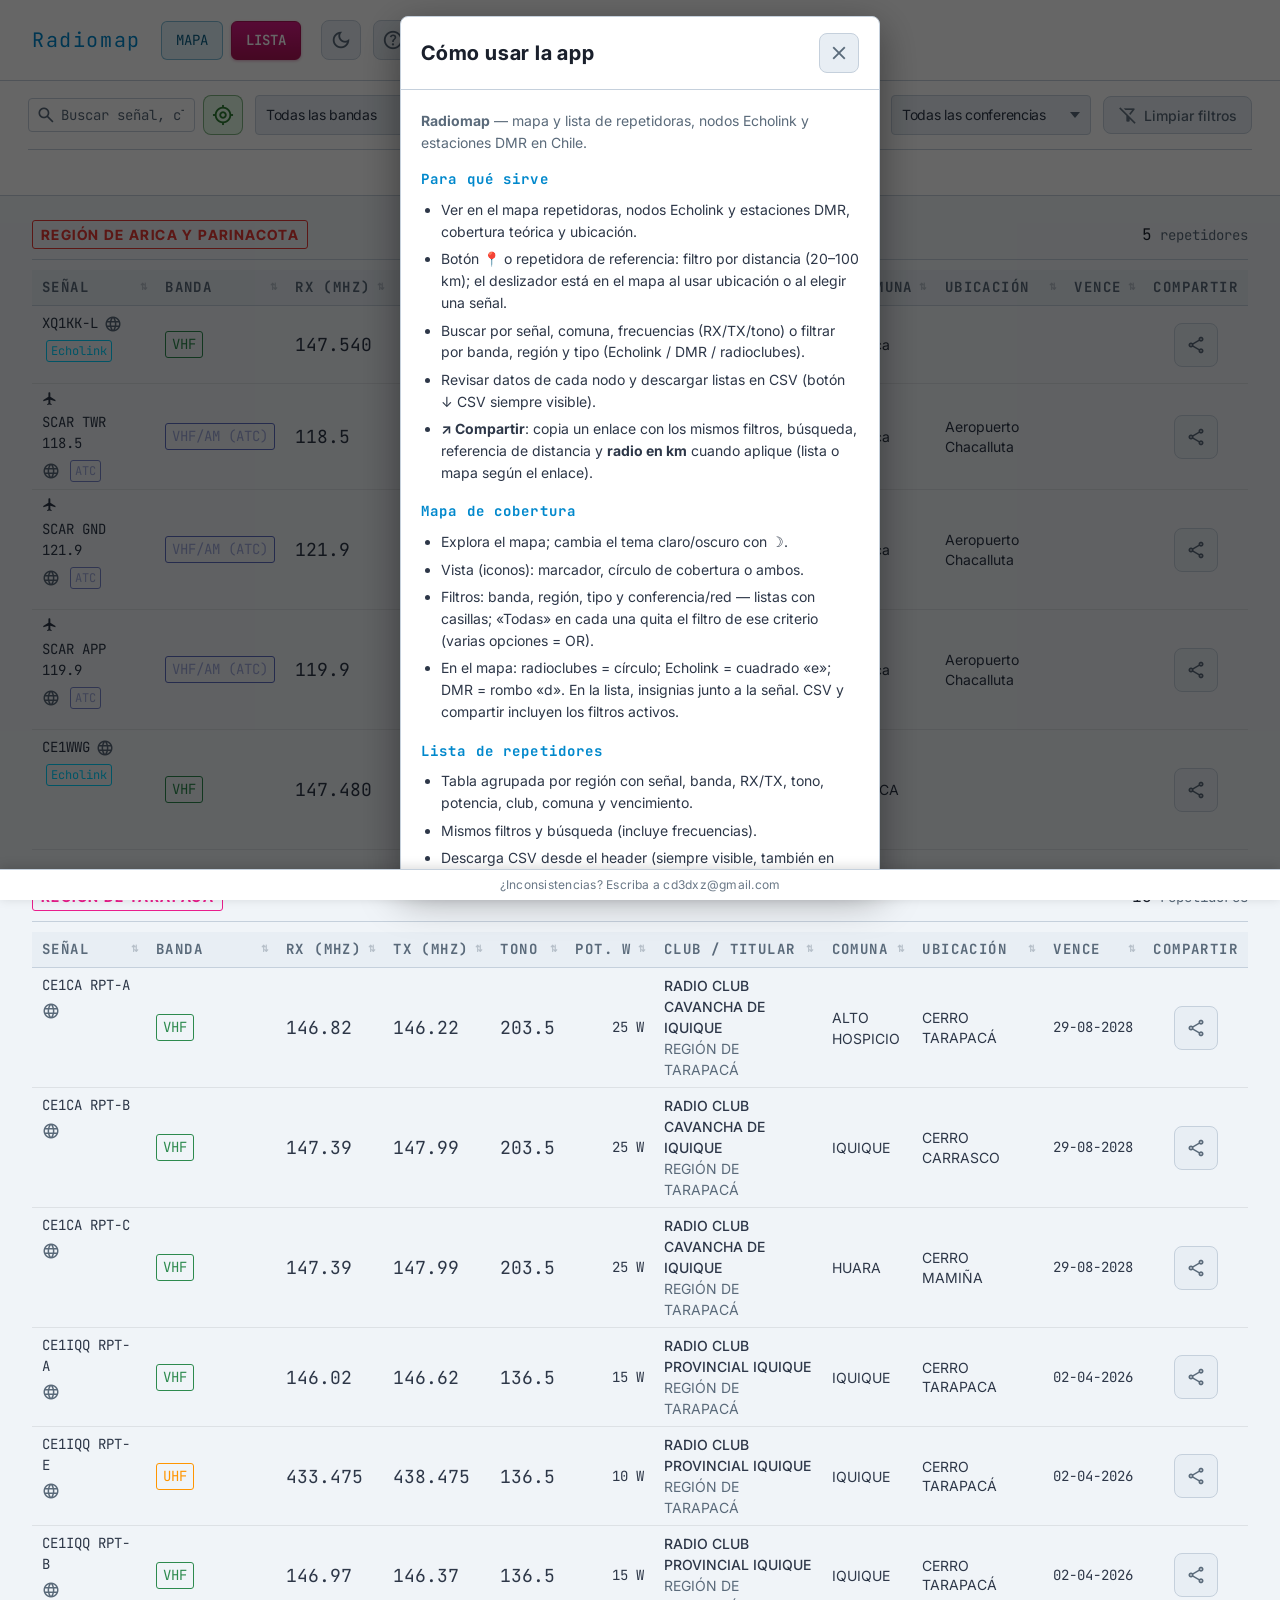
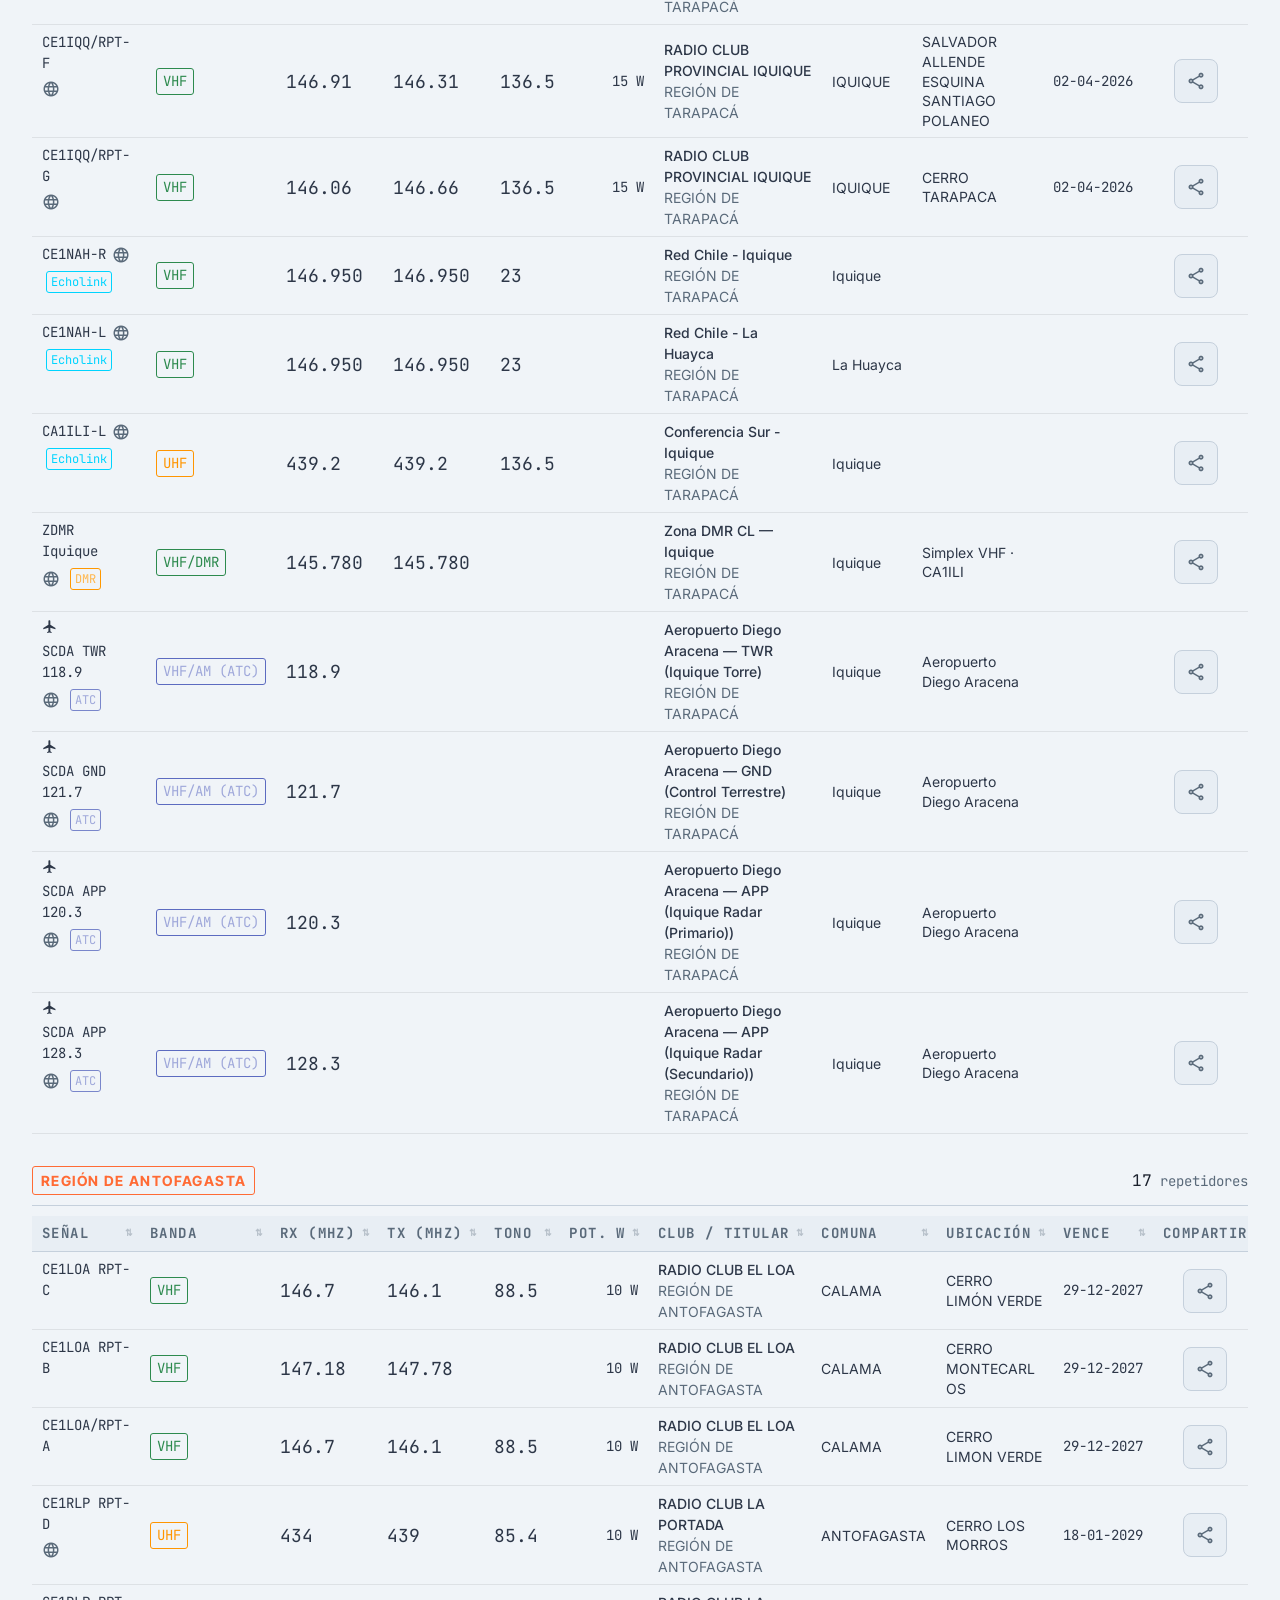
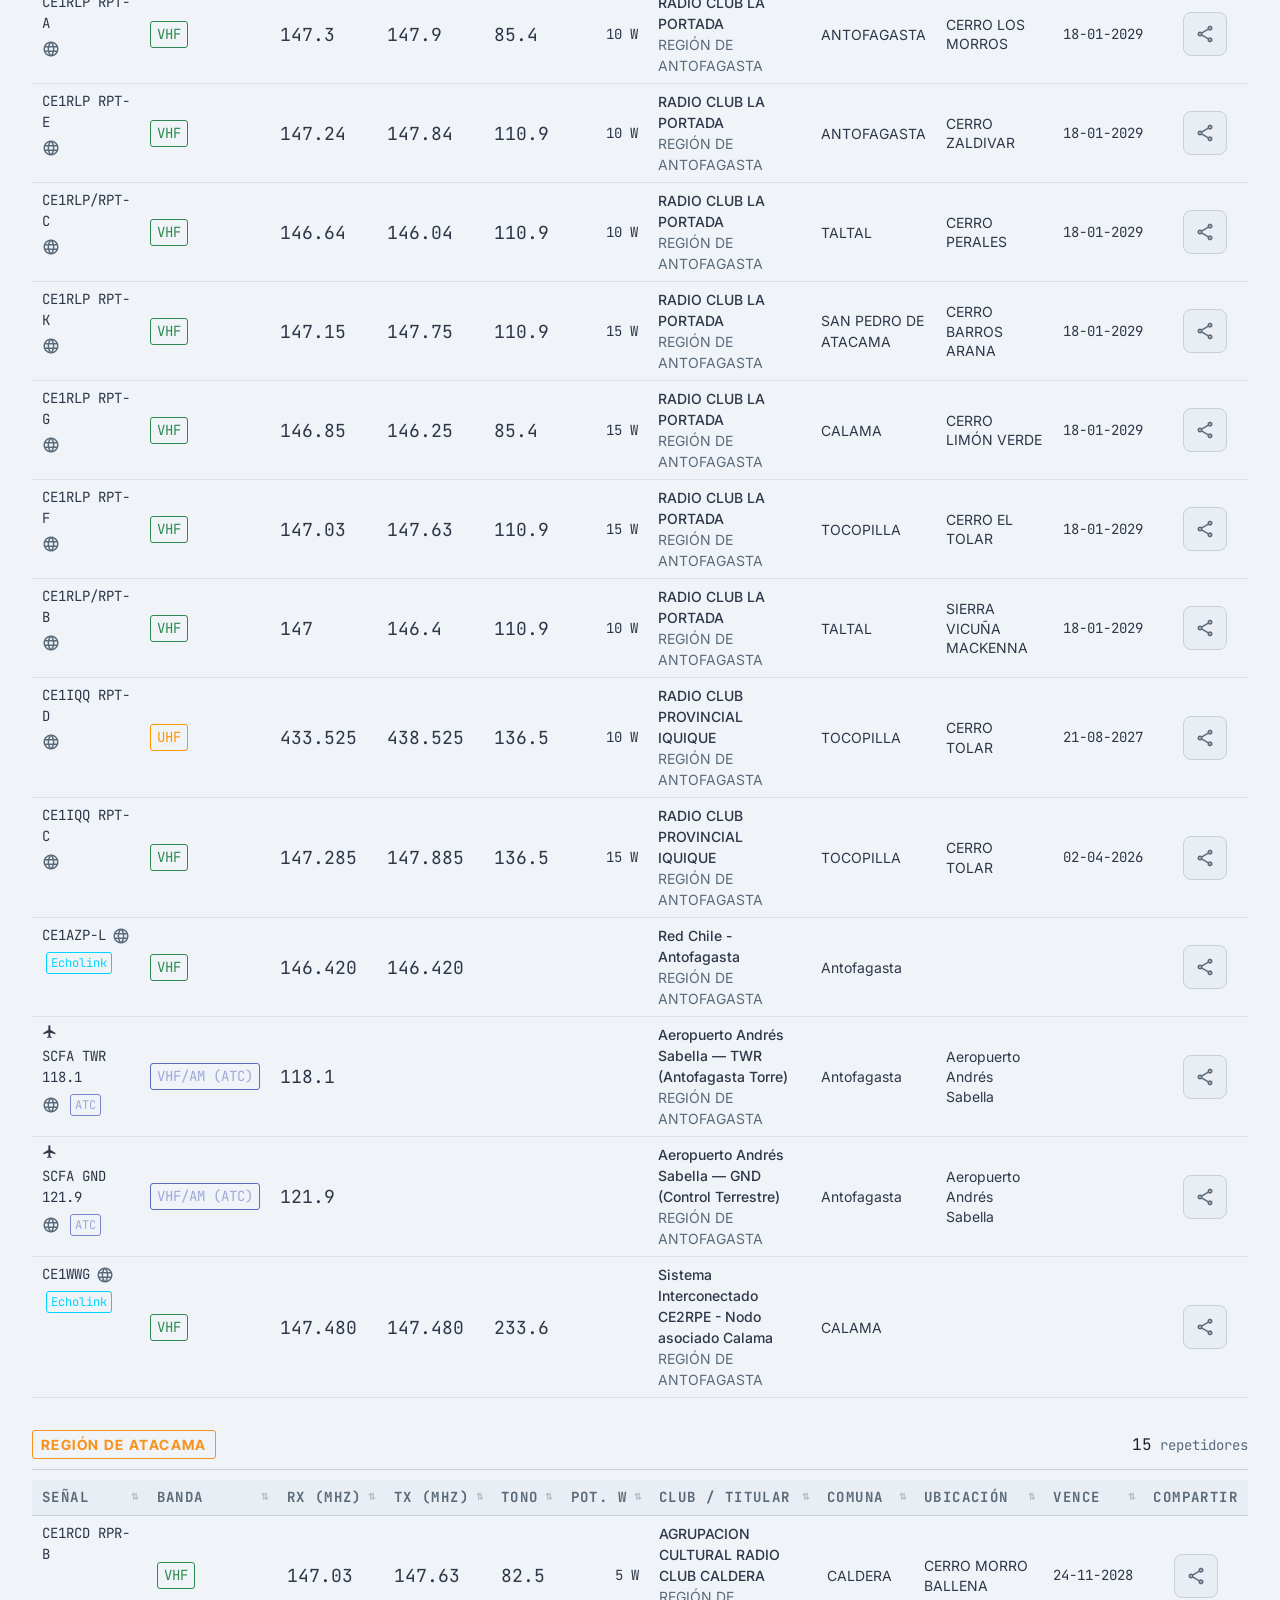
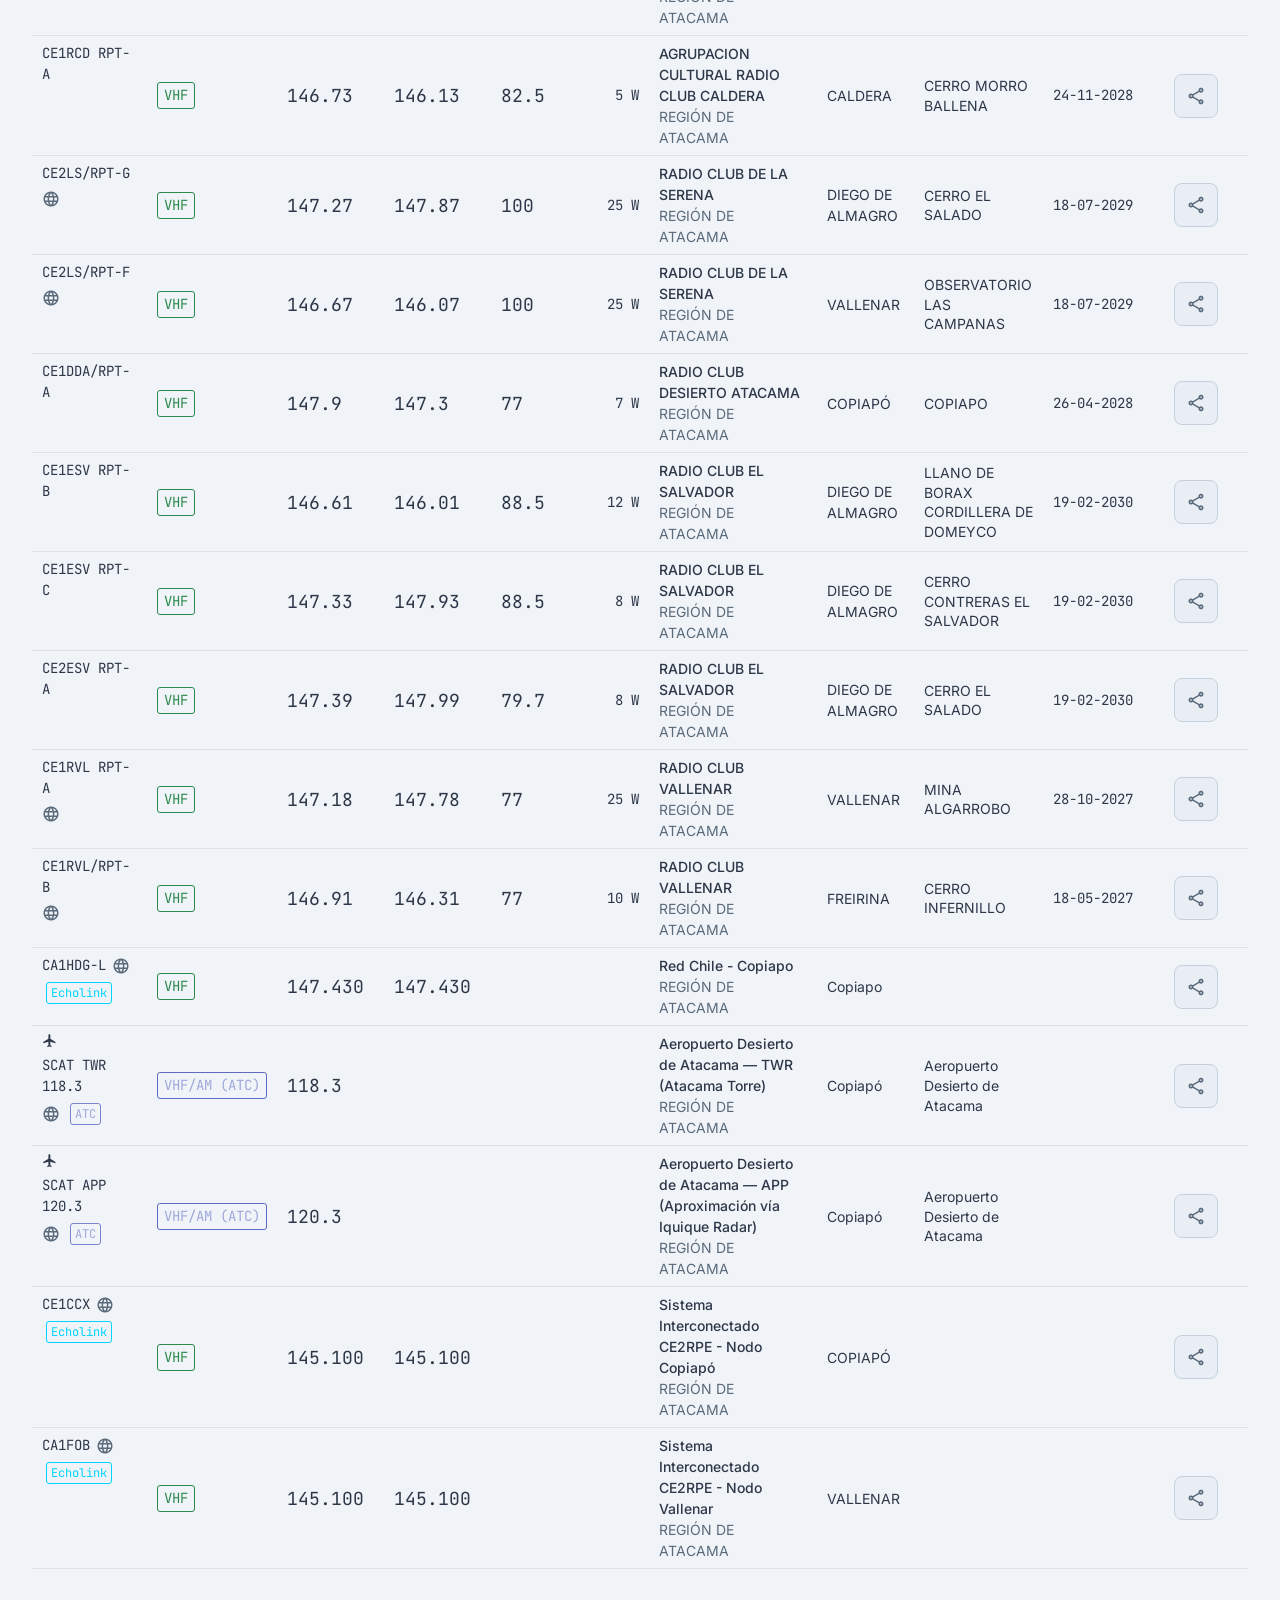
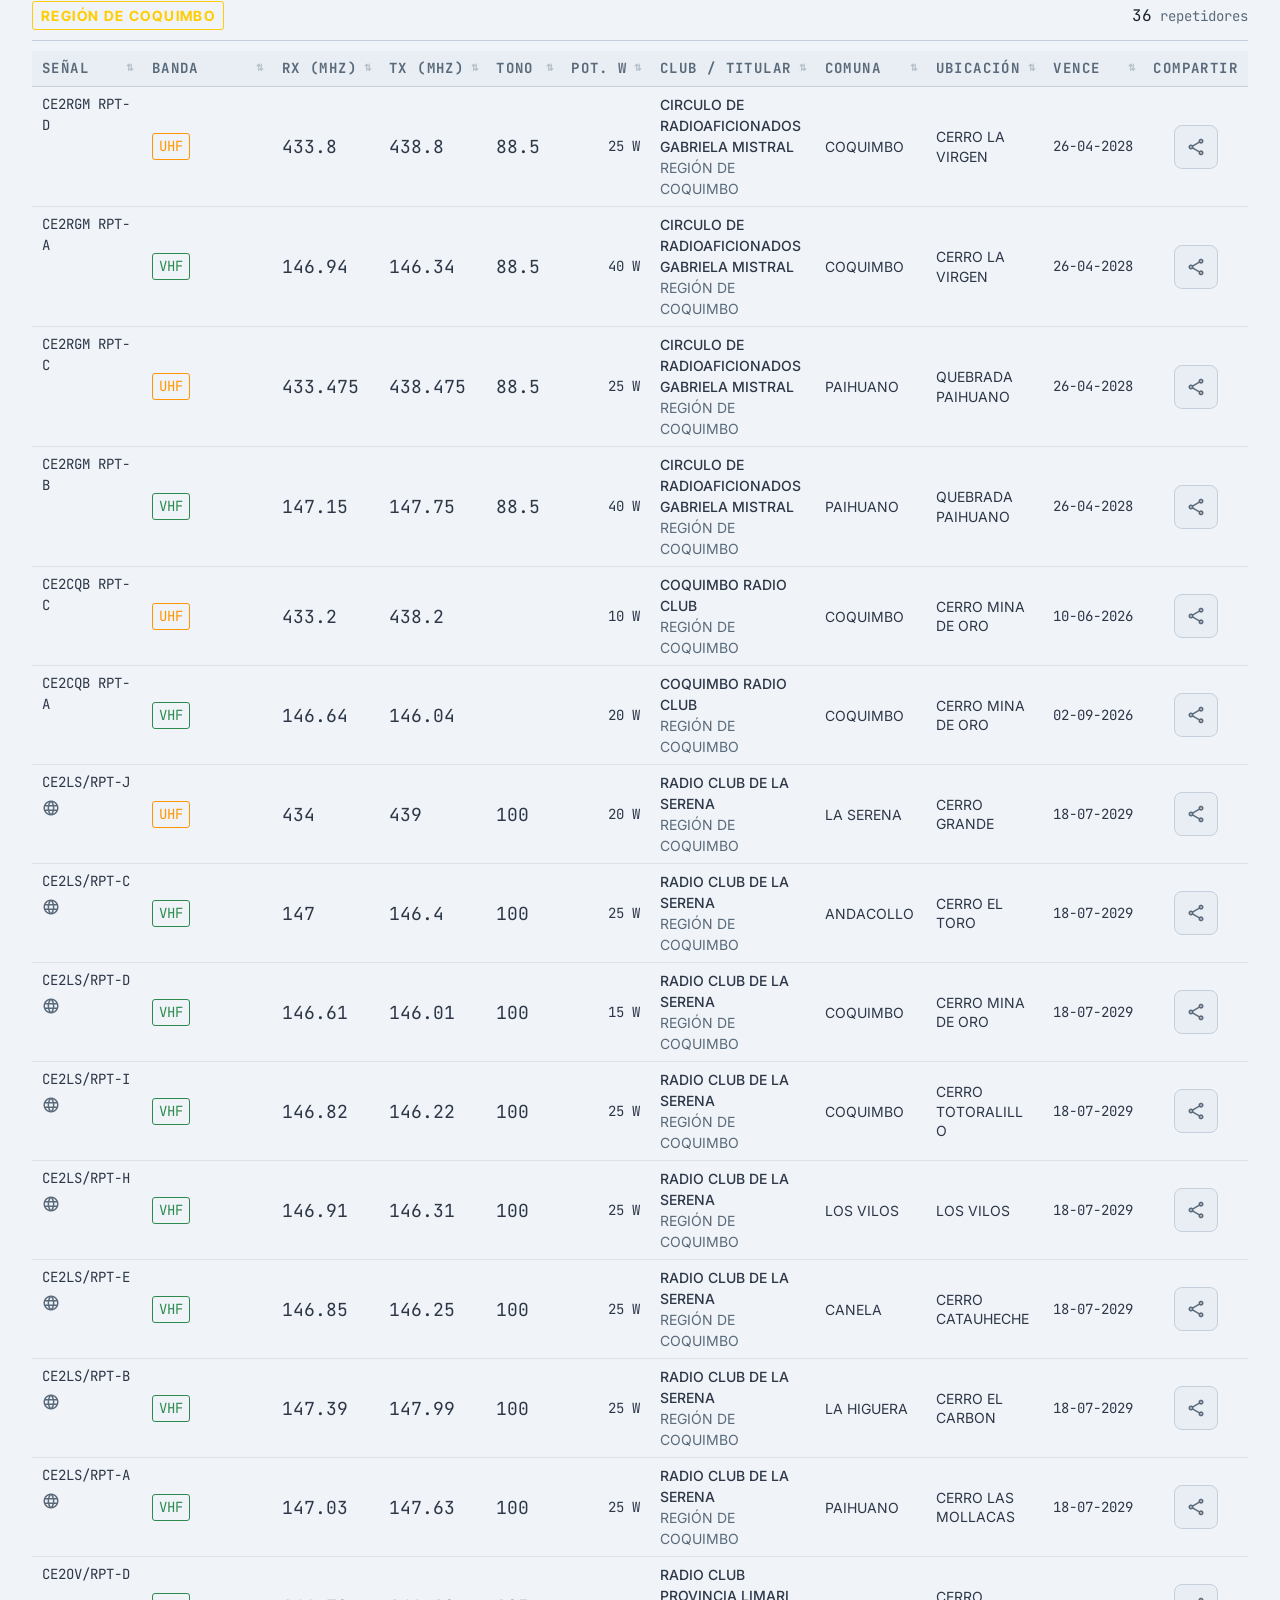
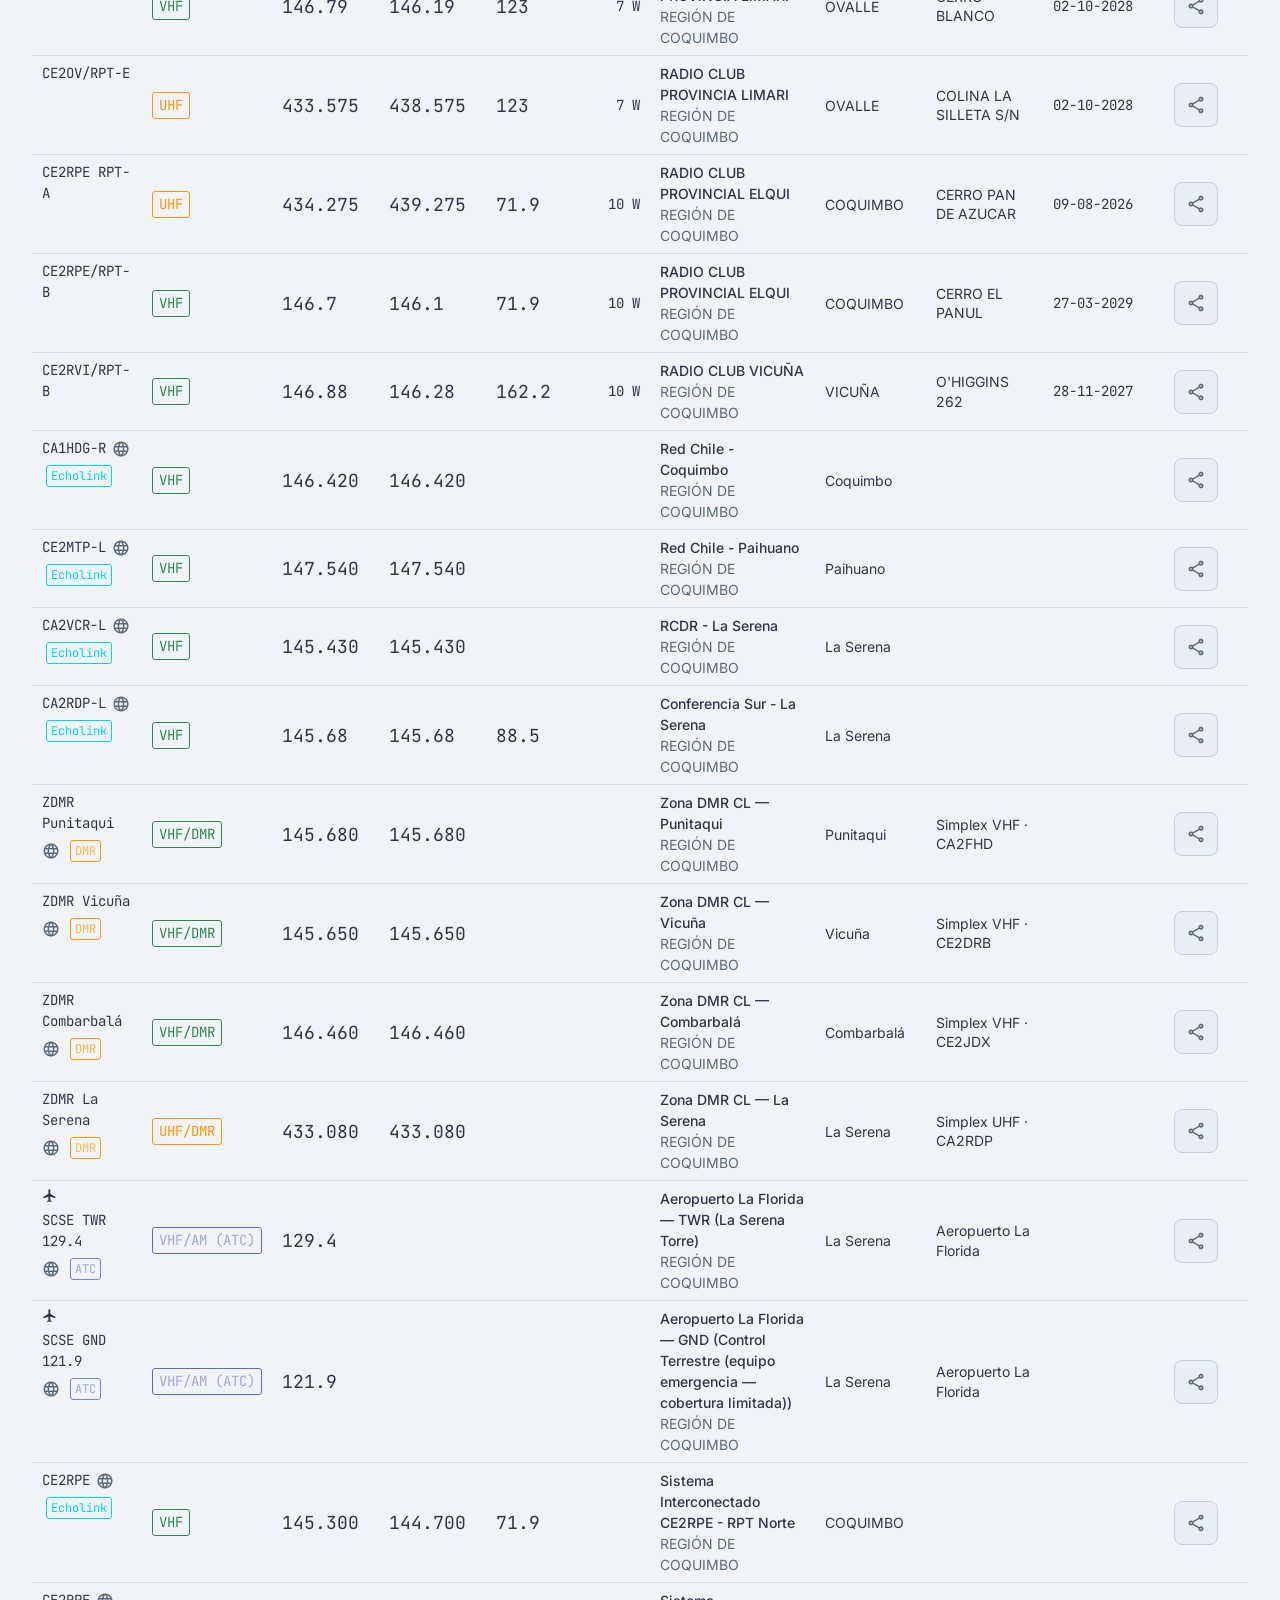
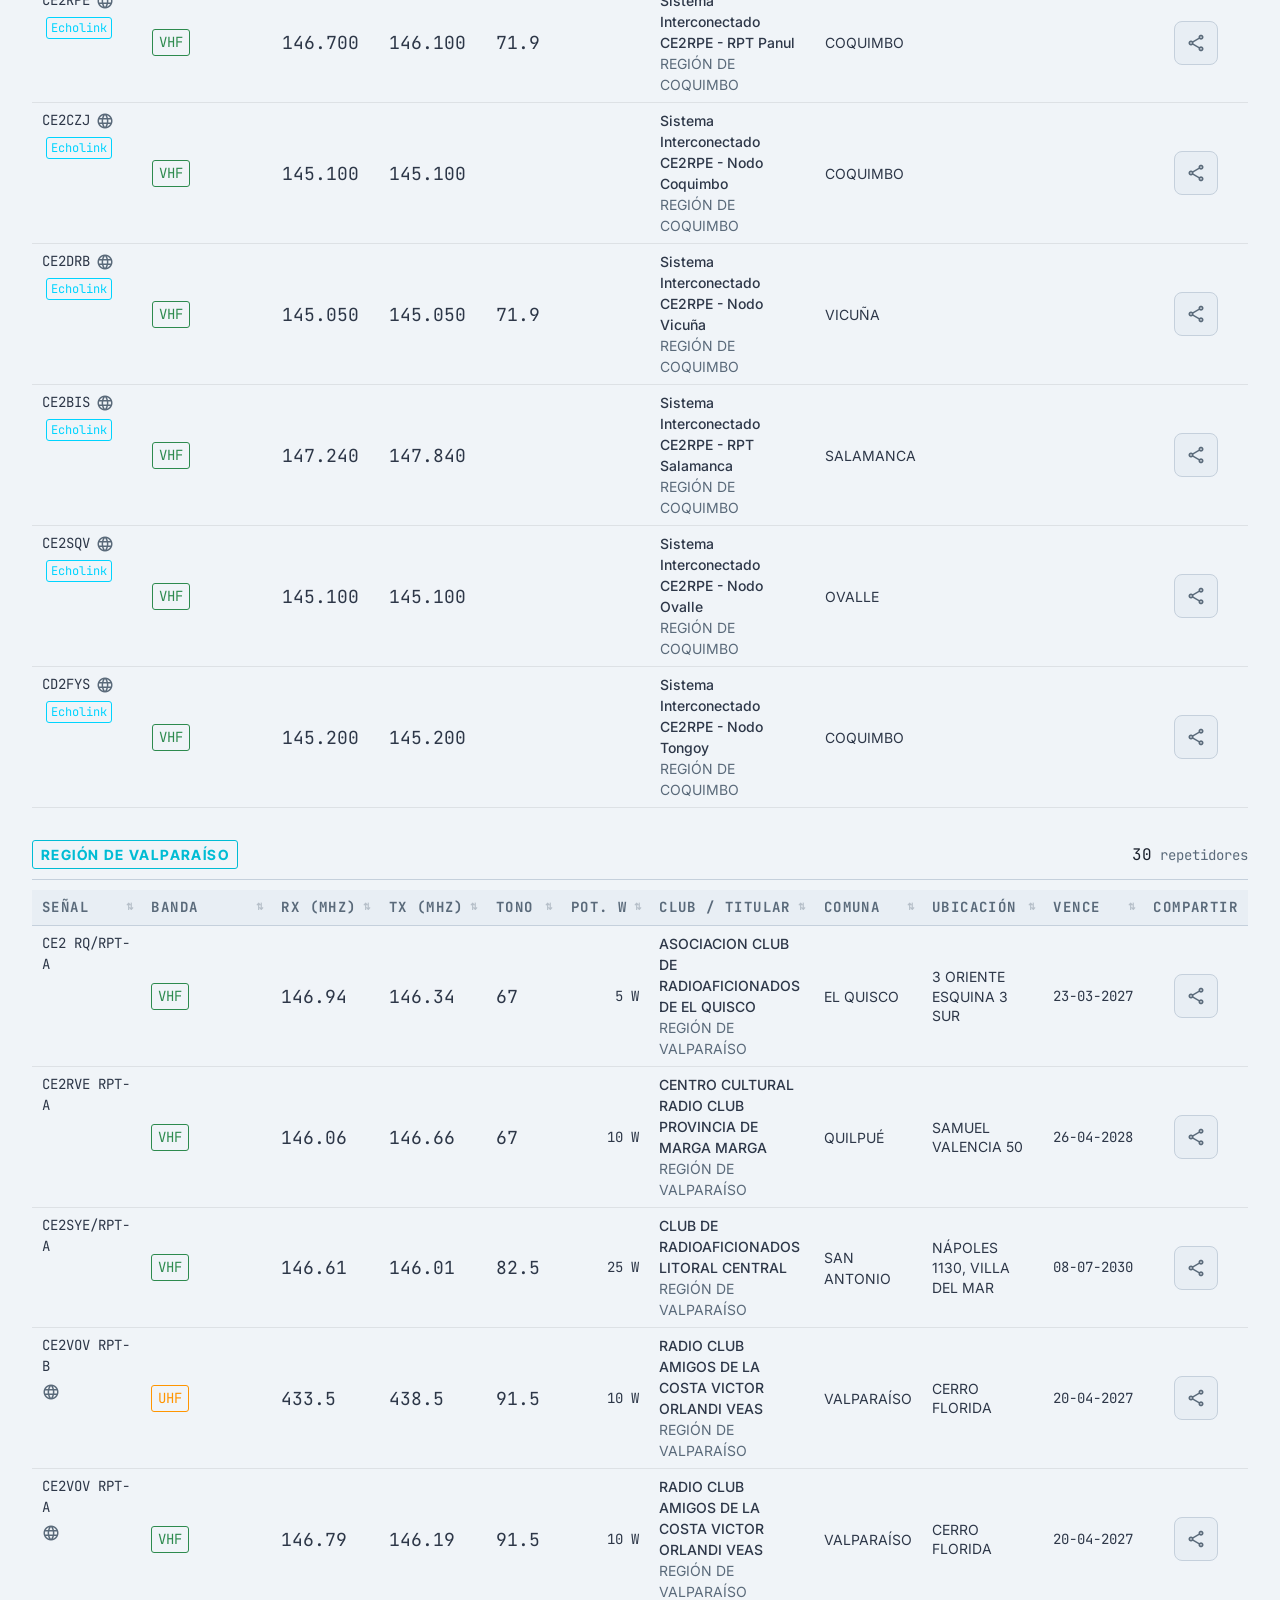
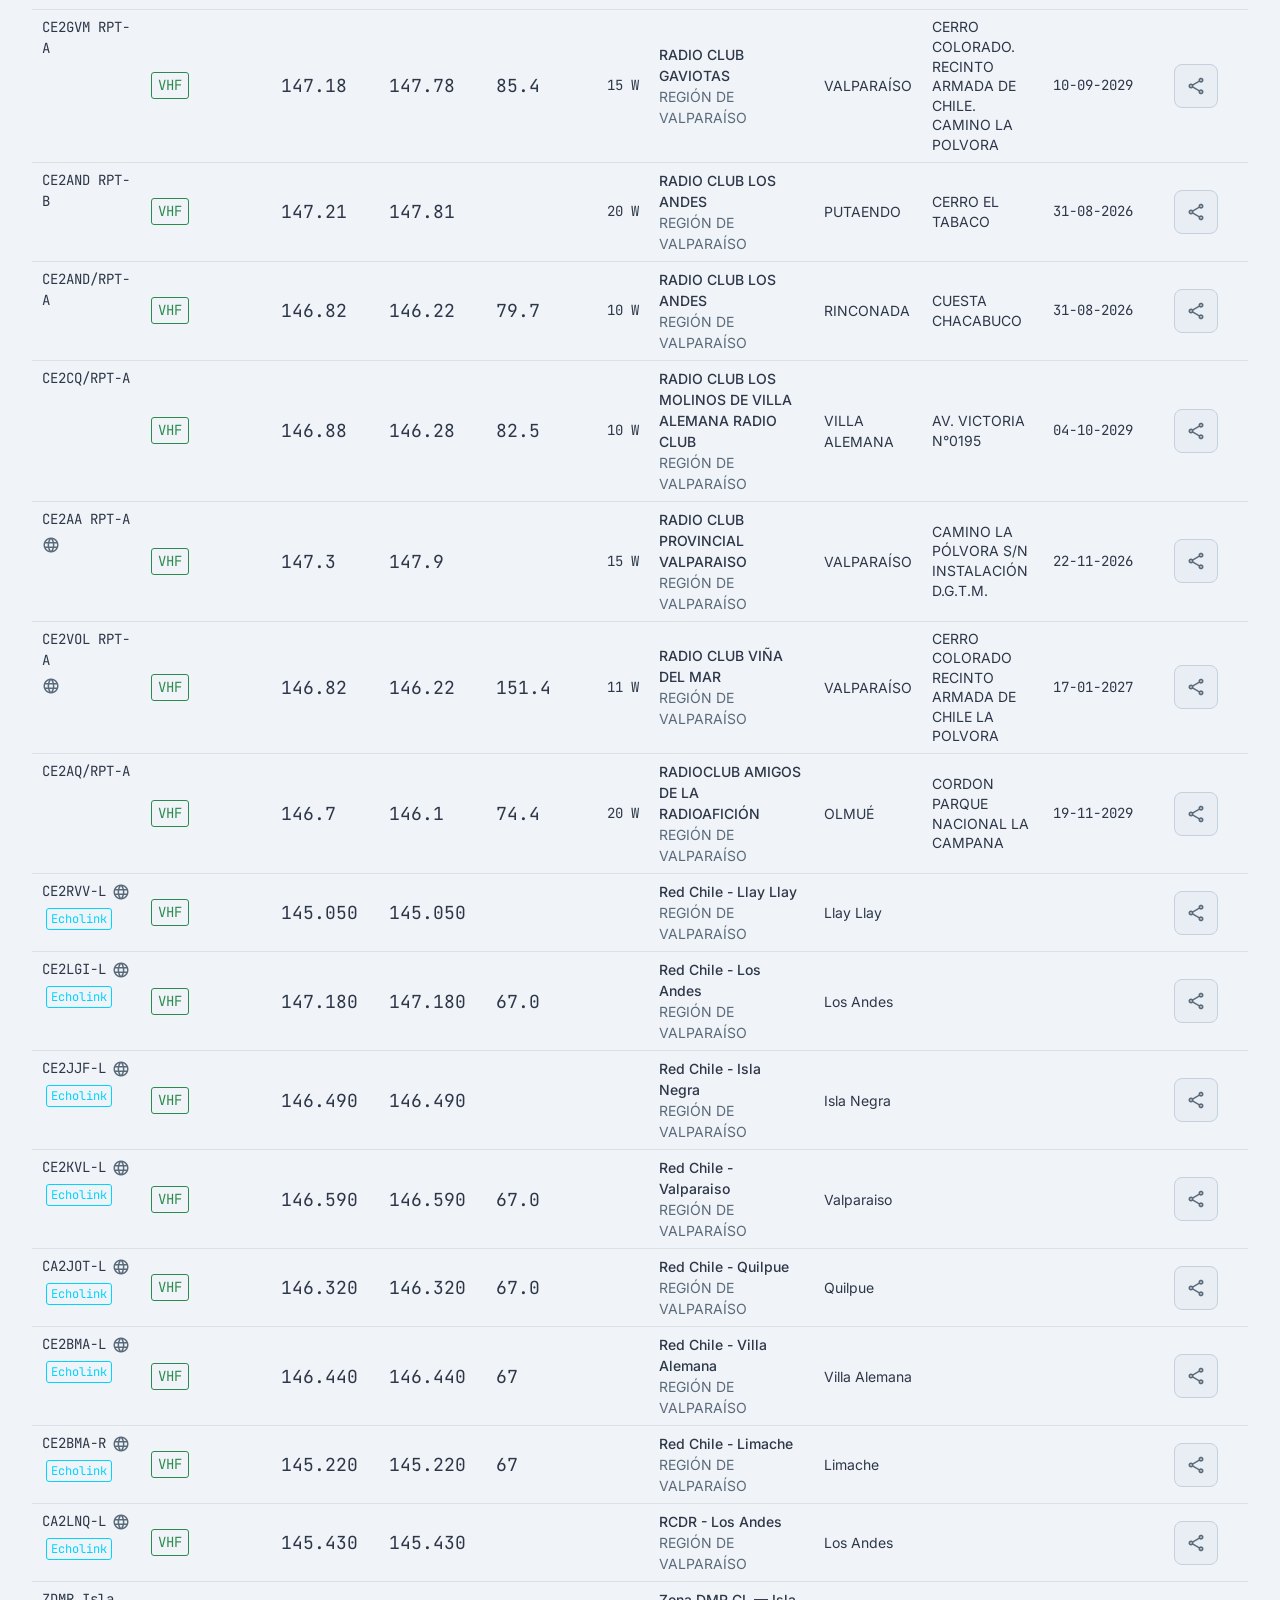
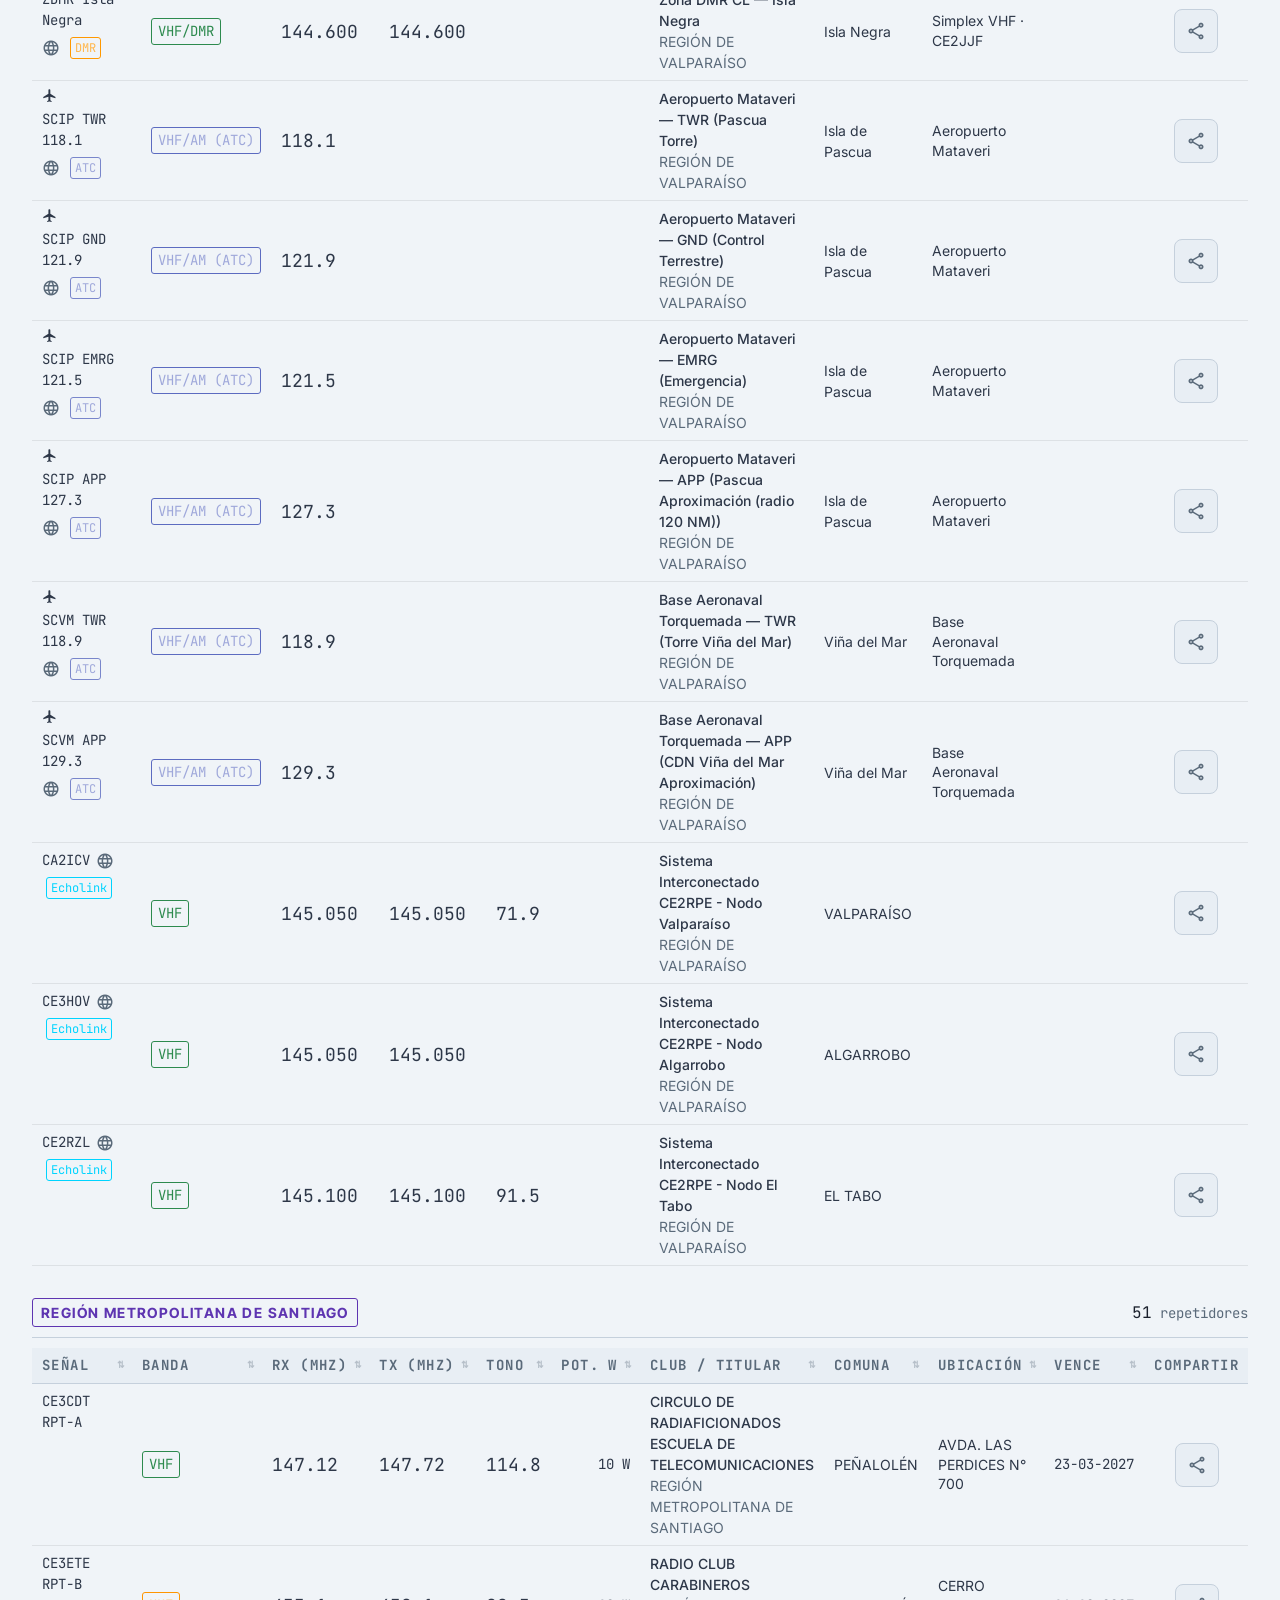
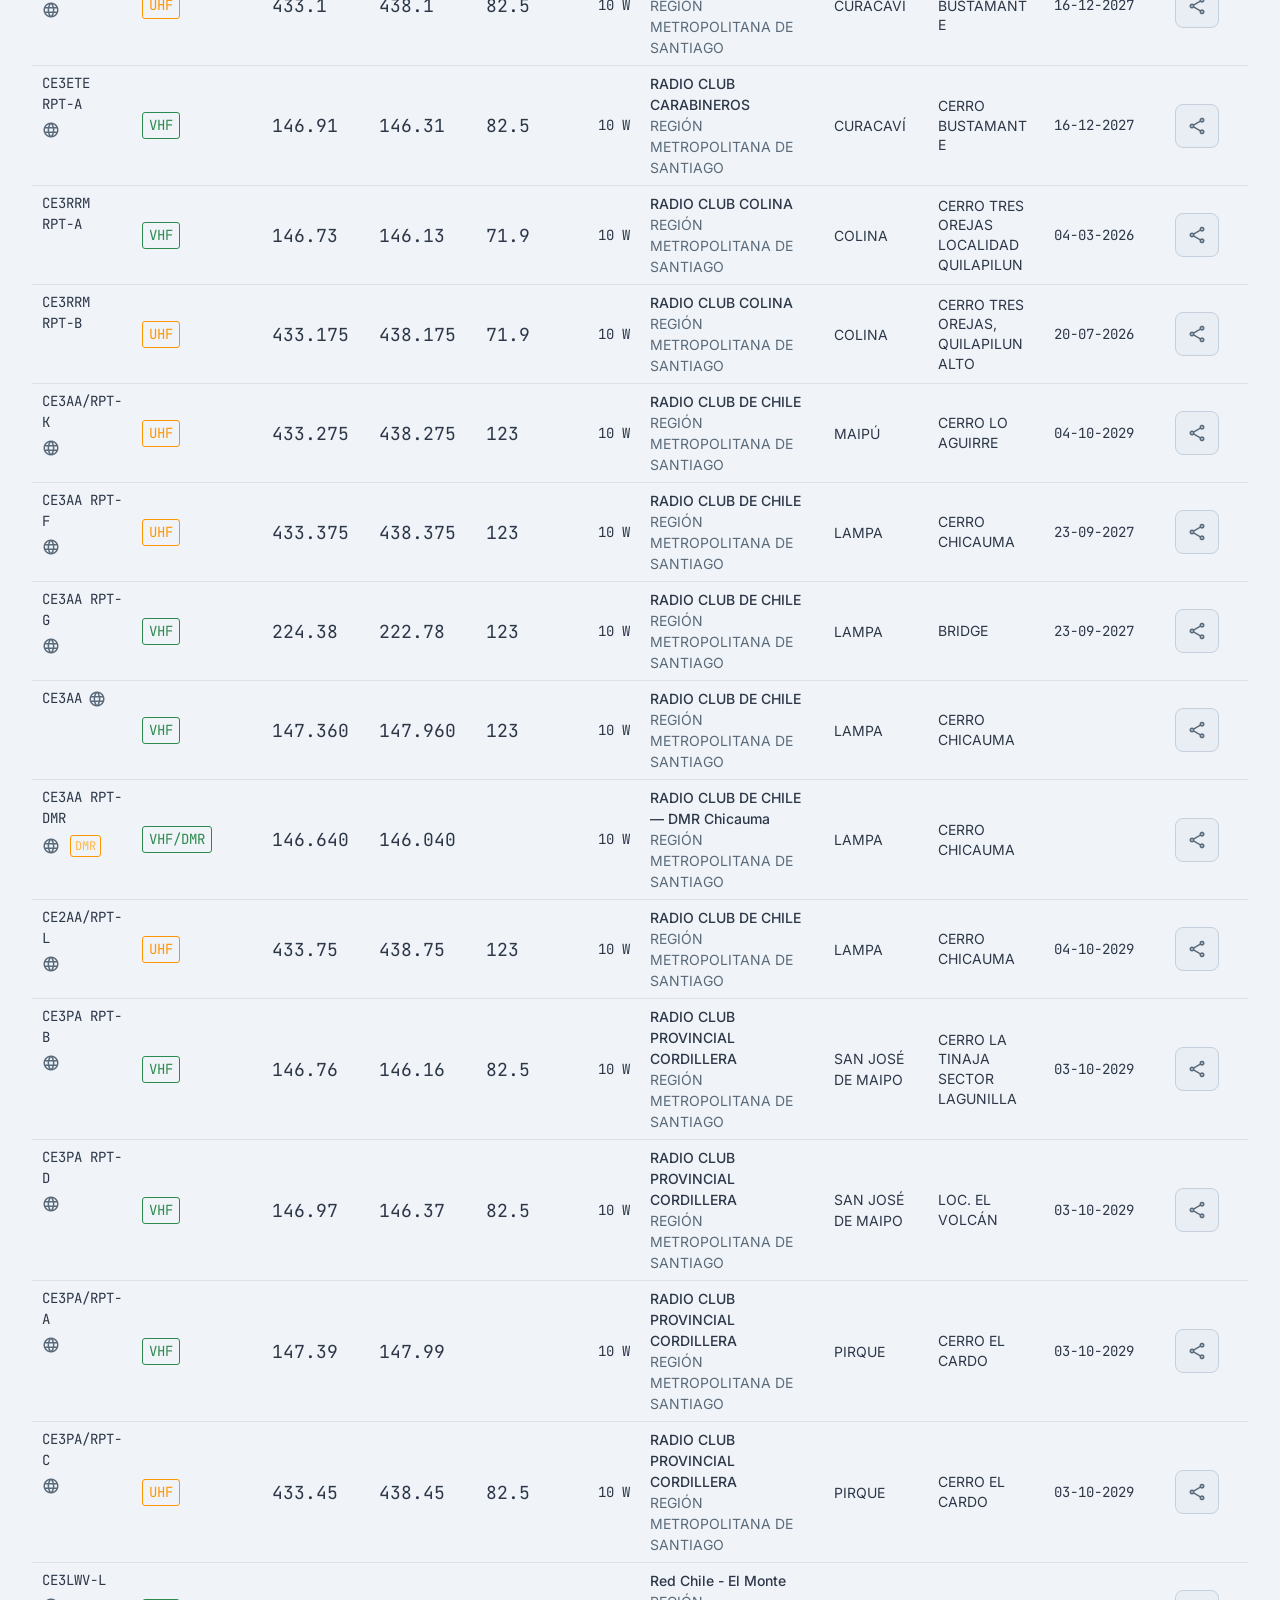
==== commit 77ecc3d8: "docs: refresh README screenshots and og:image assets - Replace map/list hero PNGs with web-dark, web" ====
--- a/lista.html
+++ b/lista.html
@@ -22,8 +22,8 @@
 <meta property="og:title" content="Radiomap — Lista">
 <meta property="og:description" content="Estaciones de radio en Chile: listado, filtros y búsqueda.">
 <meta property="og:url" content="https://www.radiomap.cl/lista.html">
-<meta property="og:image" content="https://www.radiomap.cl/images/list.png?v=__VERSION__">
-<meta property="og:image:secure_url" content="https://www.radiomap.cl/images/list.png?v=__VERSION__">
+<meta property="og:image" content="https://www.radiomap.cl/images/mobile-list.png?v=__VERSION__">
+<meta property="og:image:secure_url" content="https://www.radiomap.cl/images/mobile-list.png?v=__VERSION__">
 <meta property="og:image:type" content="image/png">
 <meta property="og:image:width" content="1064">
 <meta property="og:image:height" content="1155">
@@ -32,7 +32,7 @@
 <meta name="twitter:card" content="summary_large_image">
 <meta name="twitter:title" content="Radiomap — Lista">
 <meta name="twitter:description" content="Estaciones de radio en Chile: listado, filtros y búsqueda.">
-<meta name="twitter:image" content="https://www.radiomap.cl/images/list.png?v=__VERSION__">
+<meta name="twitter:image" content="https://www.radiomap.cl/images/mobile-list.png?v=__VERSION__">
 <meta name="twitter:image:alt" content="Captura del listado de repetidoras por región — Radiomap">
 <meta name="twitter:site" content="@radiomap_cl">
 <meta name="twitter:creator" content="@CD3DXZ">
--- a/css/theme.css
+++ b/css/theme.css
@@ -1439,6 +1439,16 @@
   border-collapse: collapse;
   font-size: var(--fs-sm);
 }
+/* Optional cells with no data: no pseudo-label, no em-dash filler */
+.rpt-table td.cell-empty {
+  padding-top: 2px;
+  padding-bottom: 2px;
+}
+.rpt-table td.cell-empty::before,
+.rpt-table td.cell-empty::after {
+  content: none !important;
+  display: none !important;
+}
 .rpt-table thead tr { background: var(--surface2); }
 .rpt-table th {
   font-family: var(--font-mono);
@@ -2854,6 +2864,9 @@
     min-height: 0;
     min-width: 0;
   }
+  body.page-list .rpt-table tbody tr.rpt-row td.cell-empty {
+    display: none !important;
+  }
   body.page-list .rpt-table tbody tr.rpt-row td::before {
     content: attr(data-label);
     font-weight: 600;
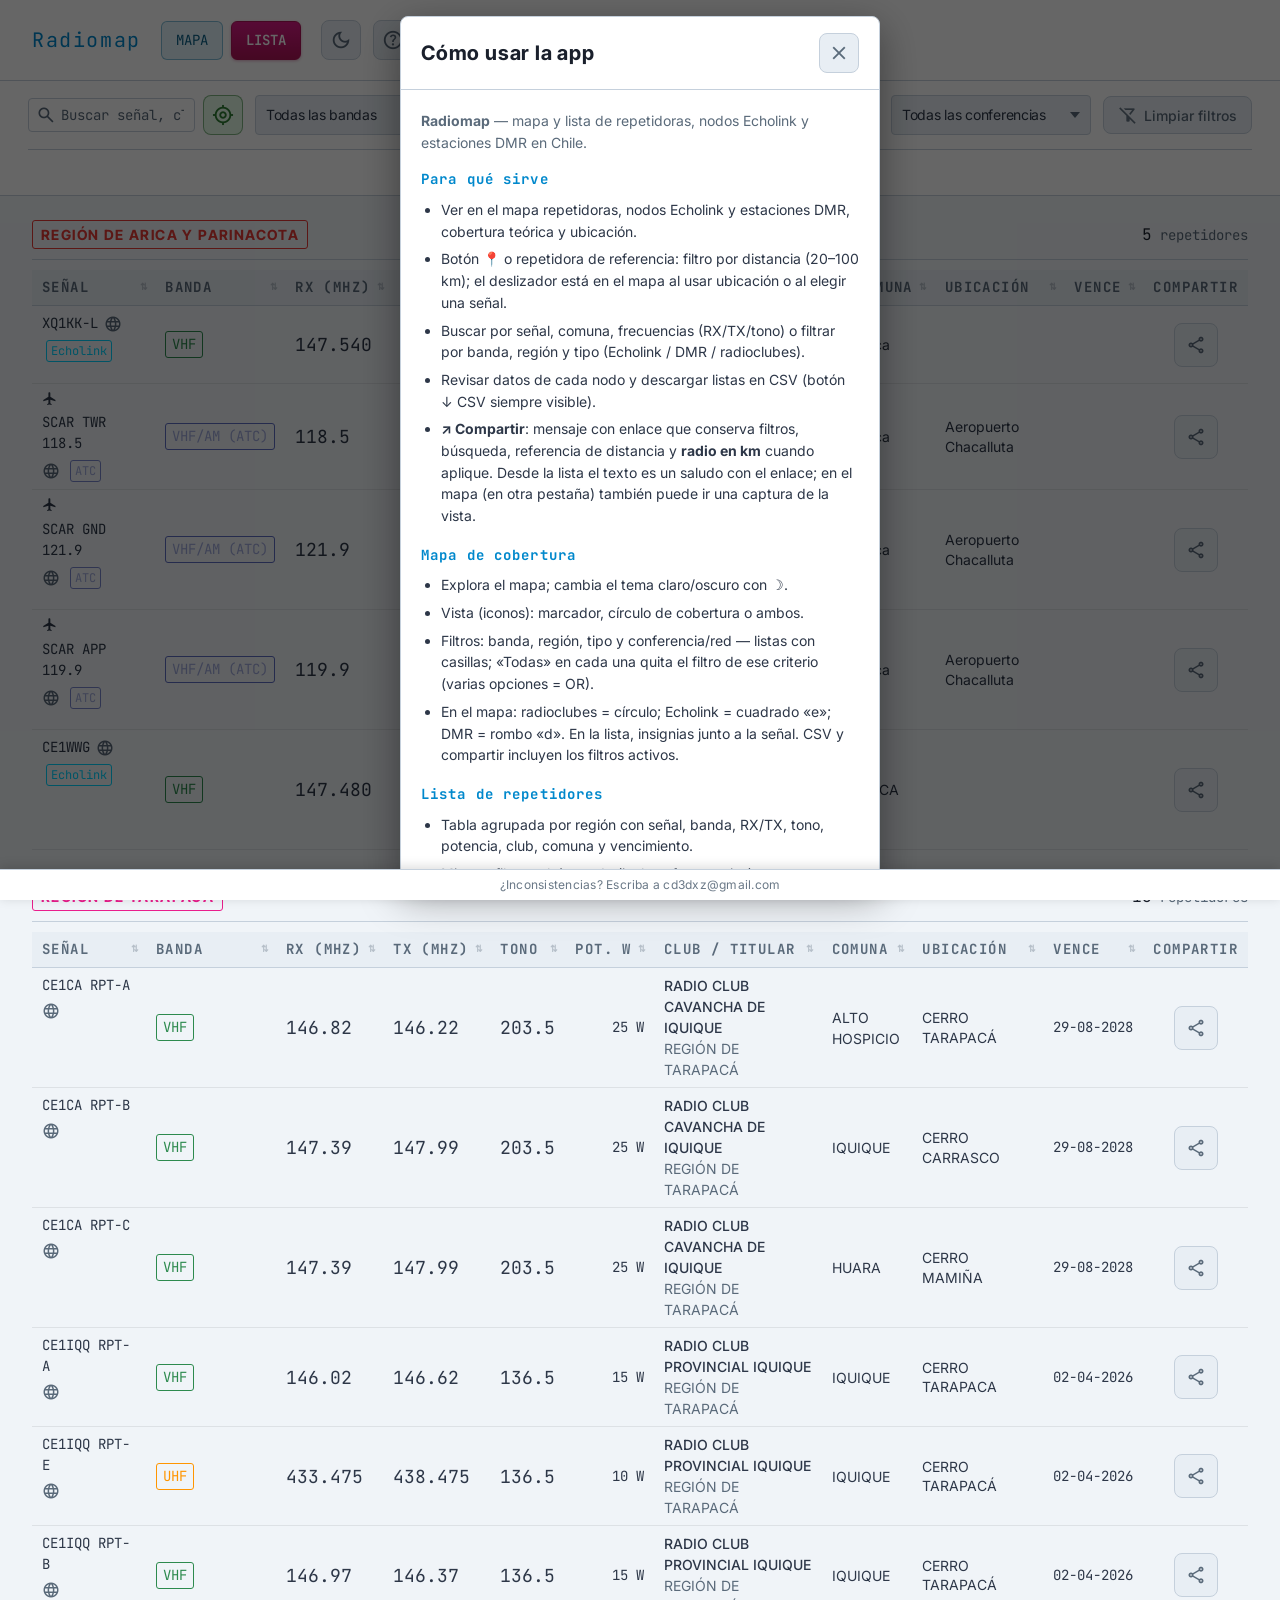
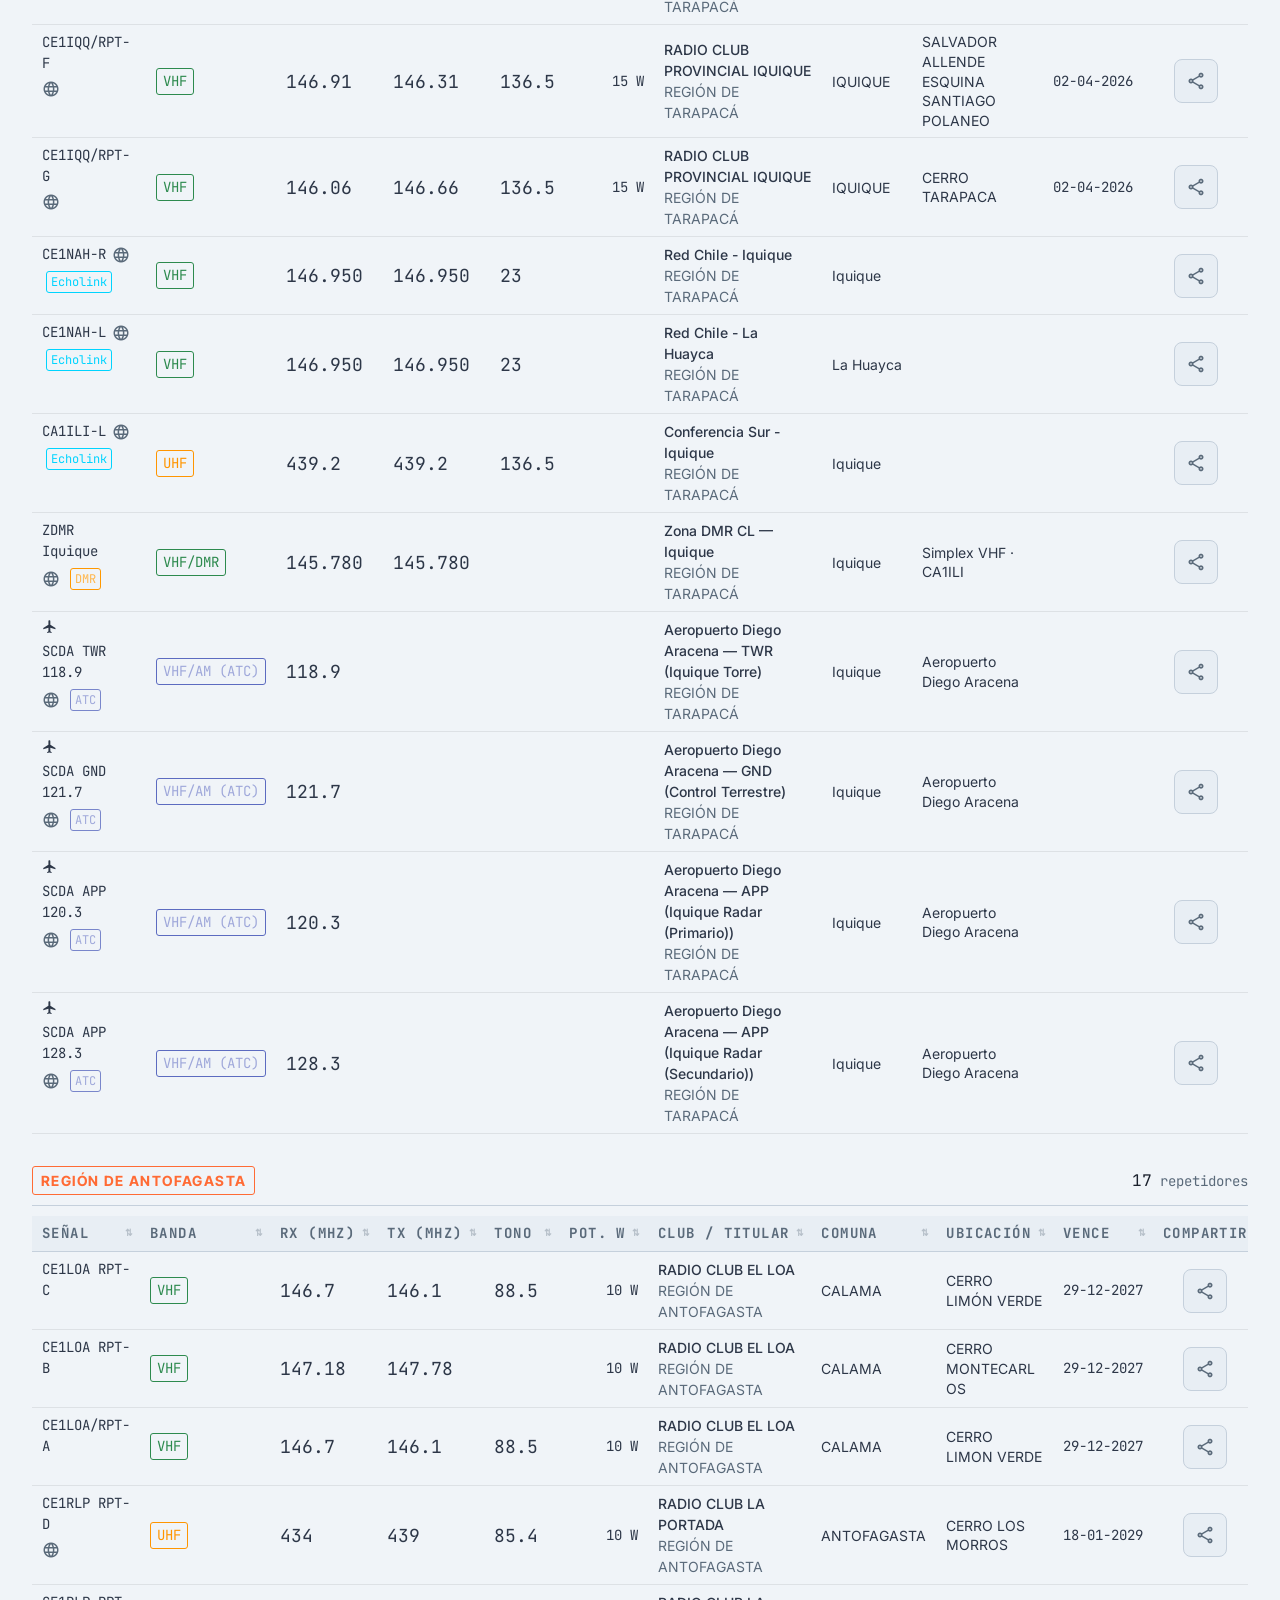
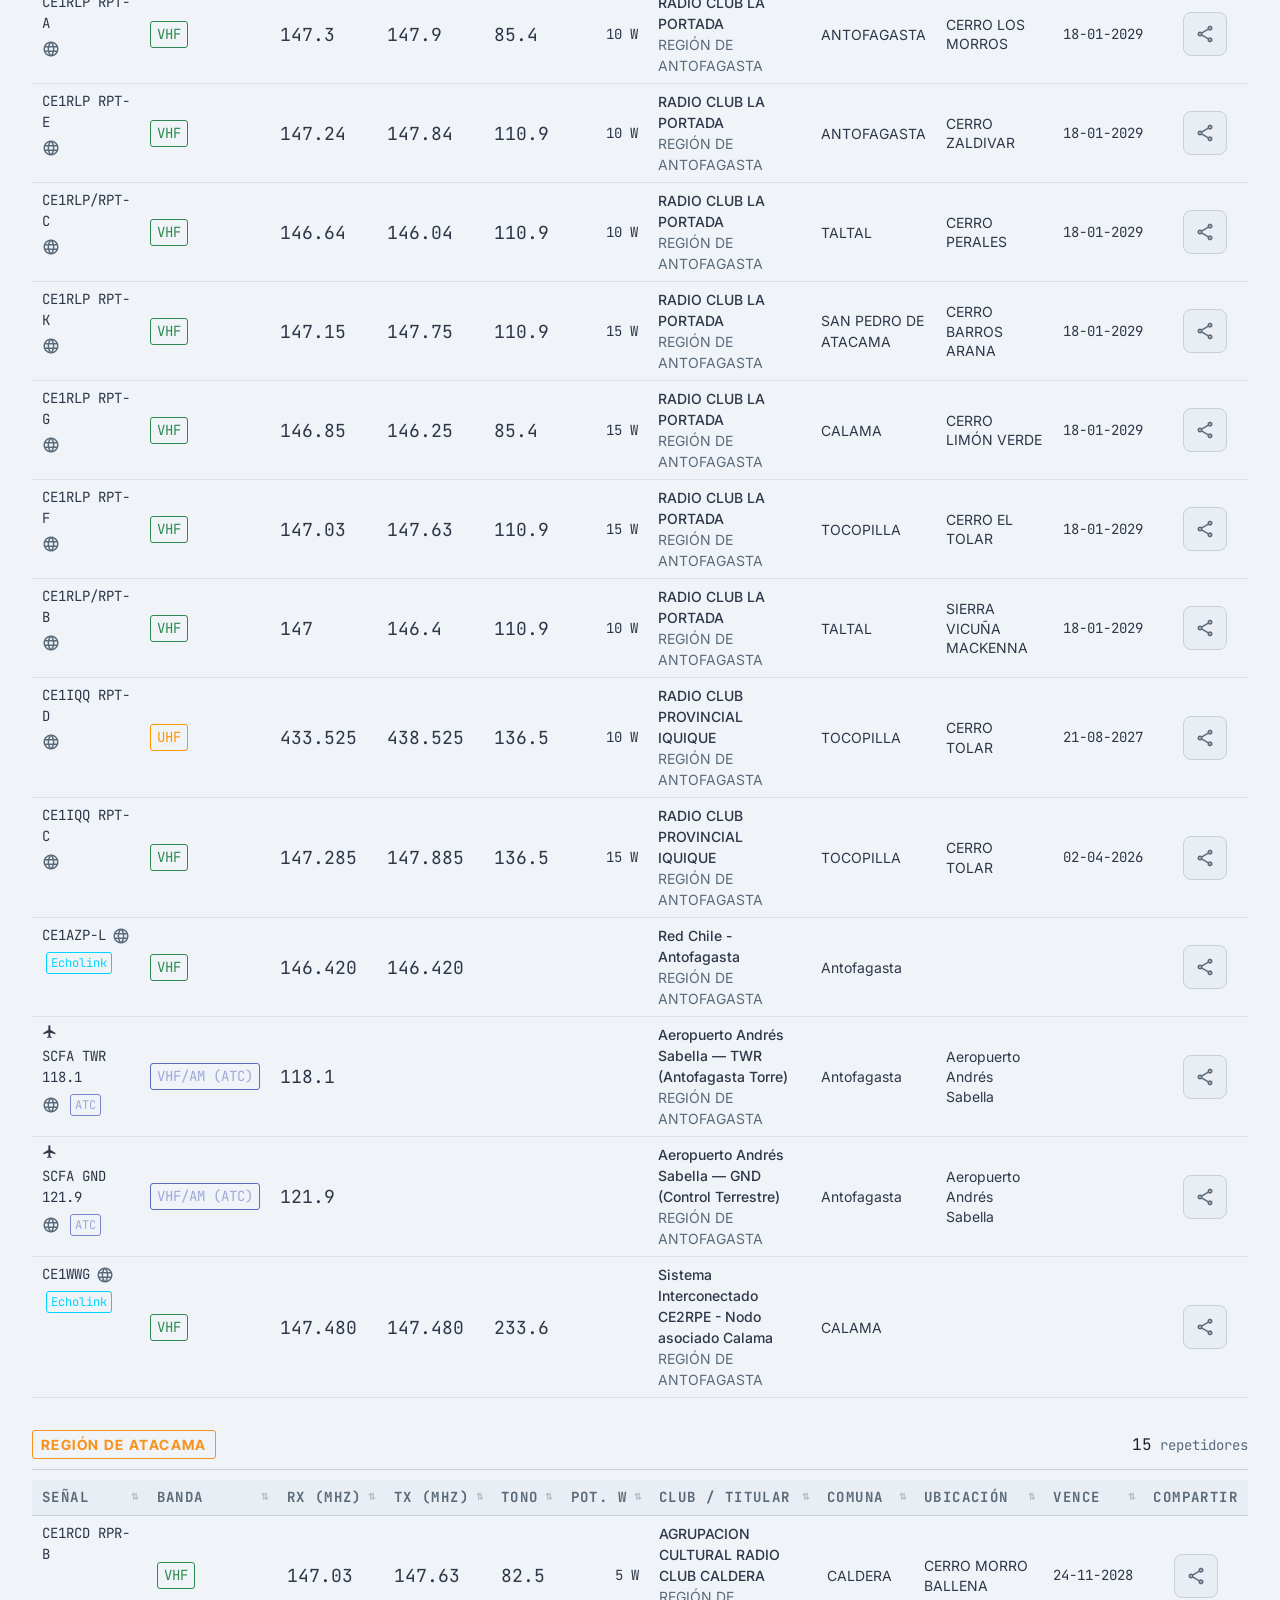
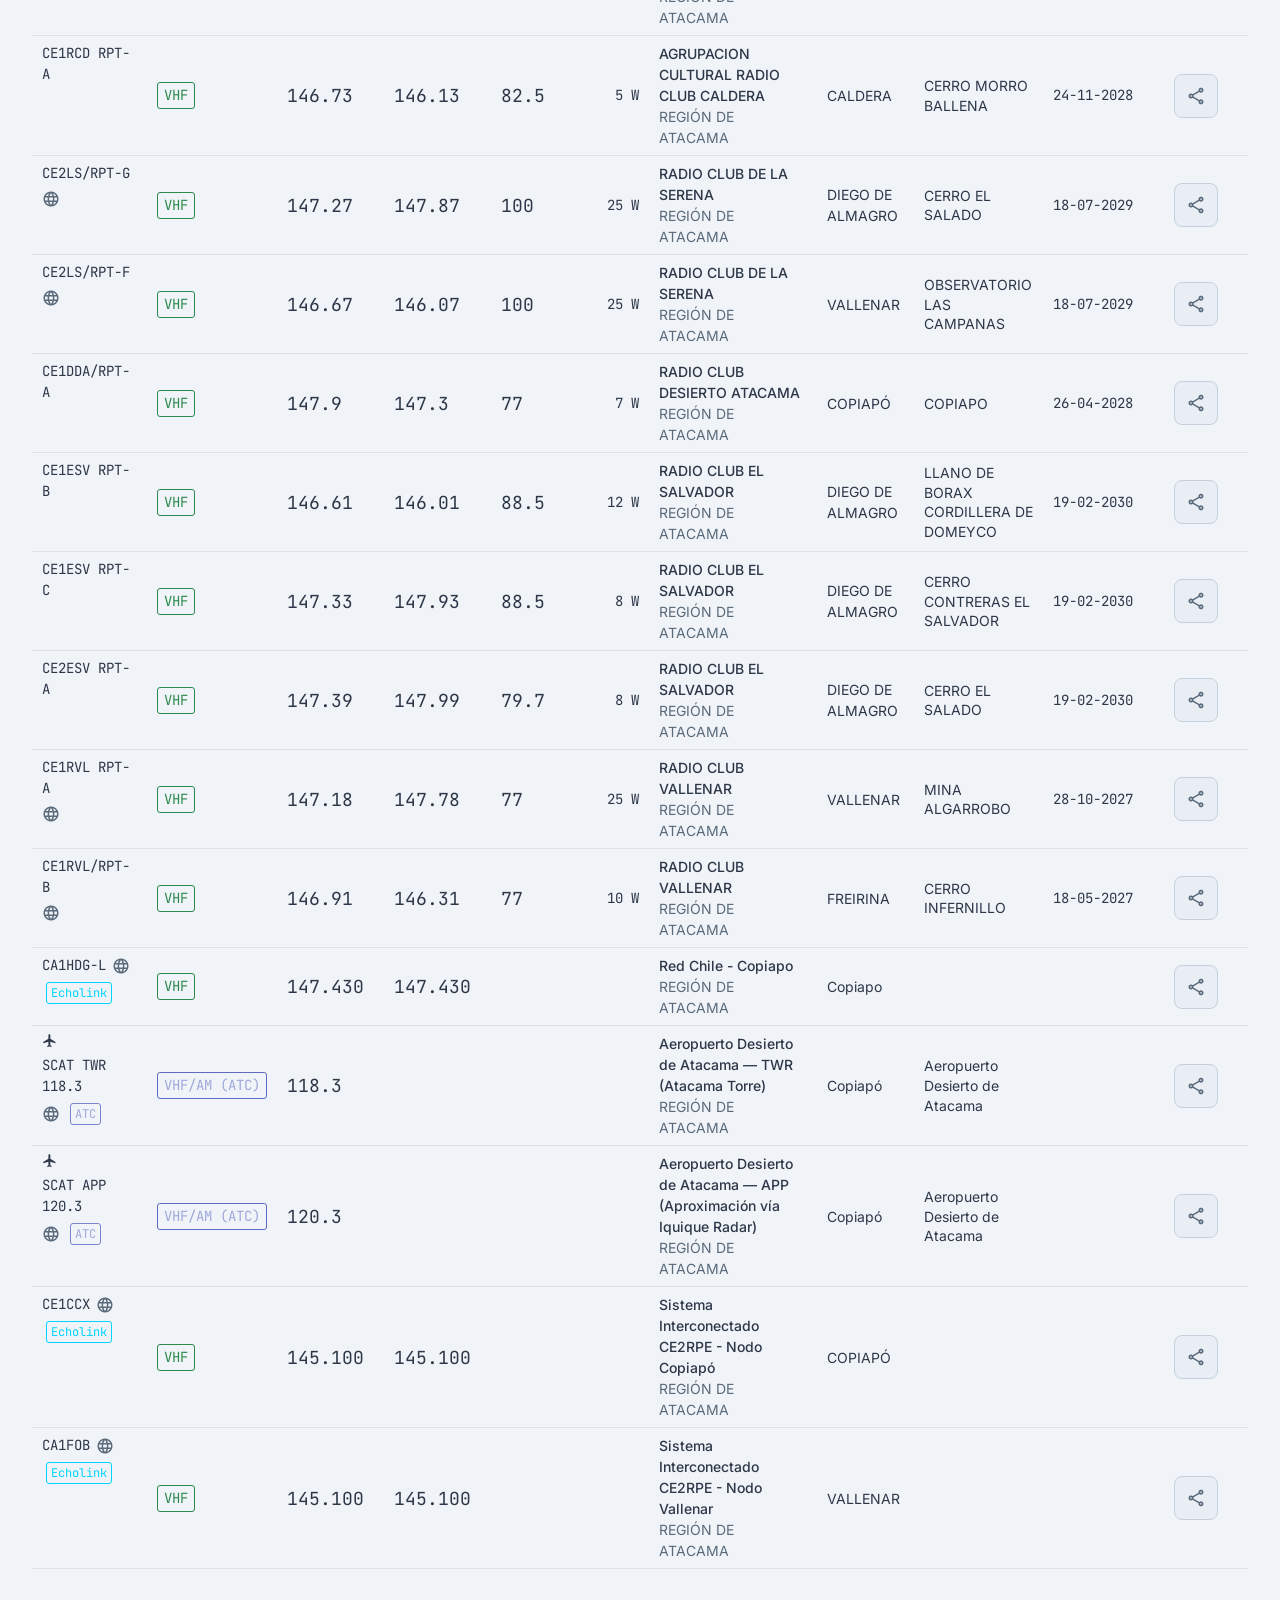
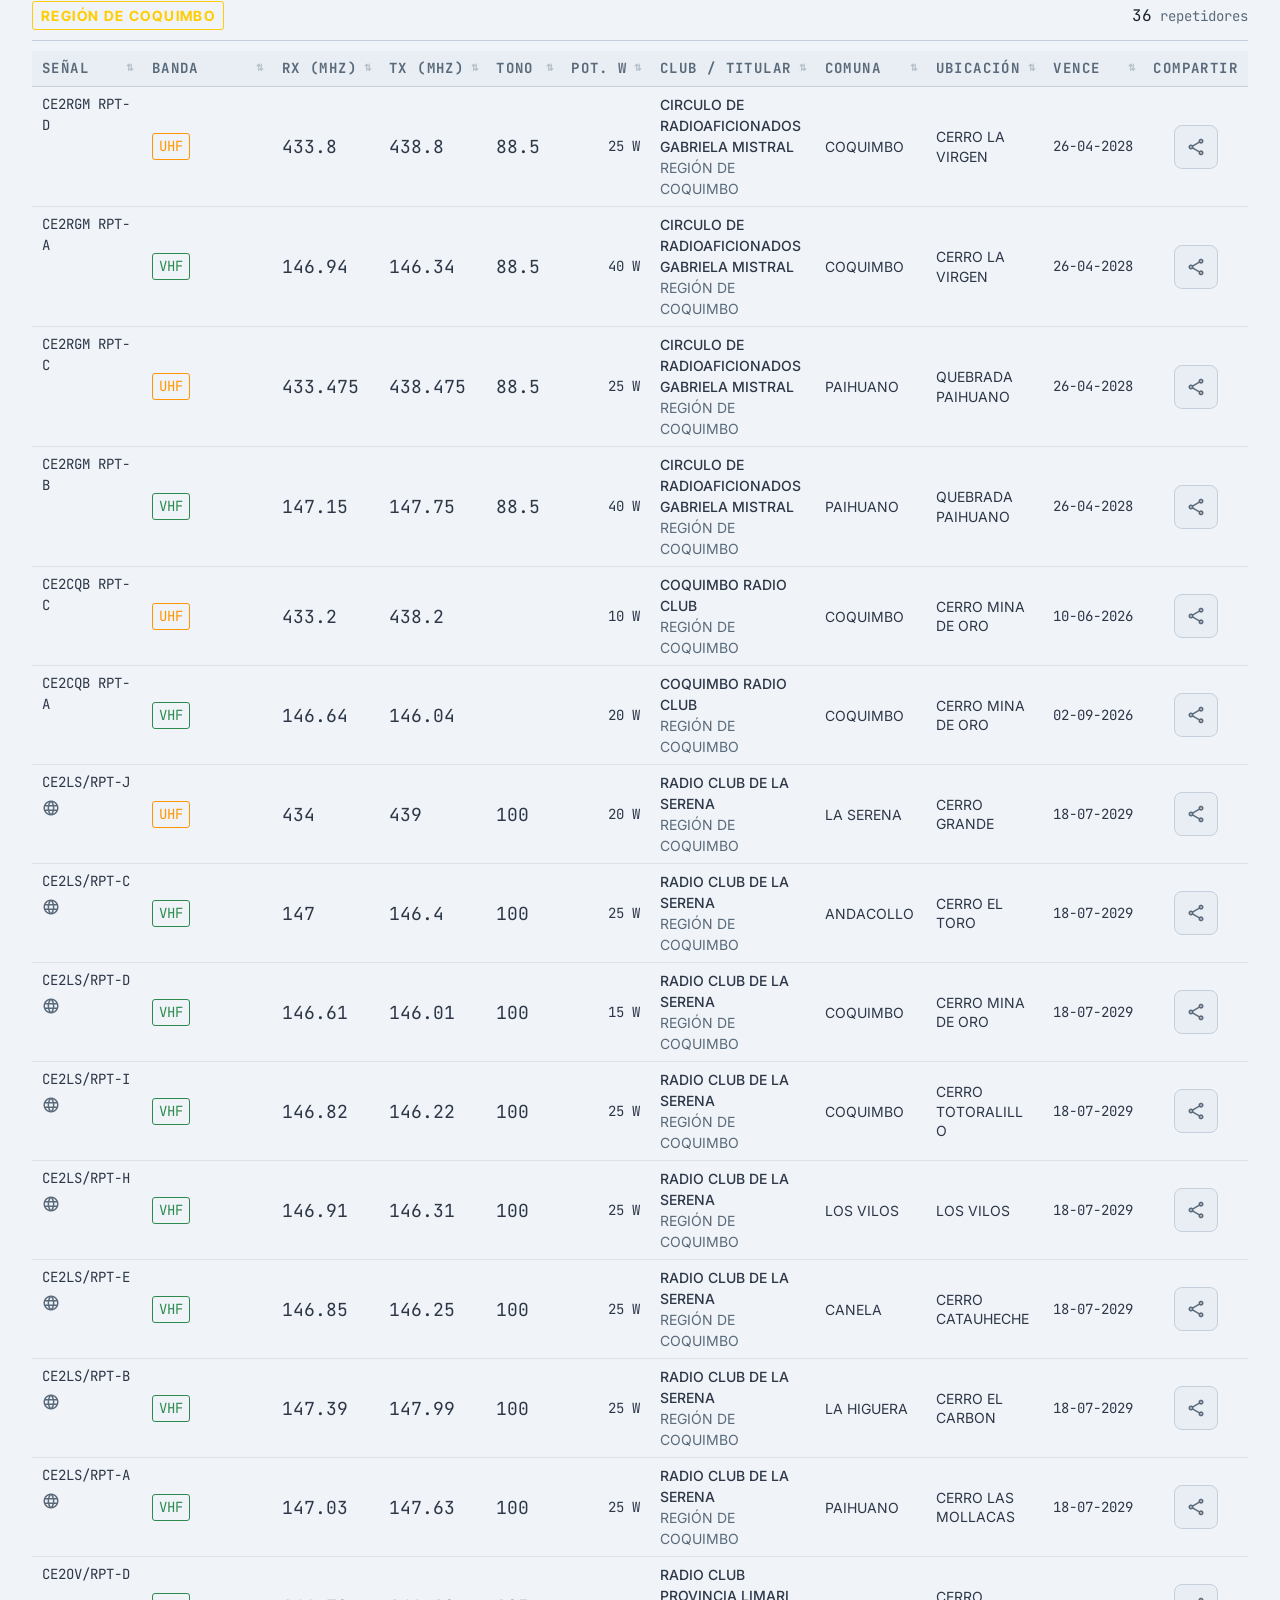
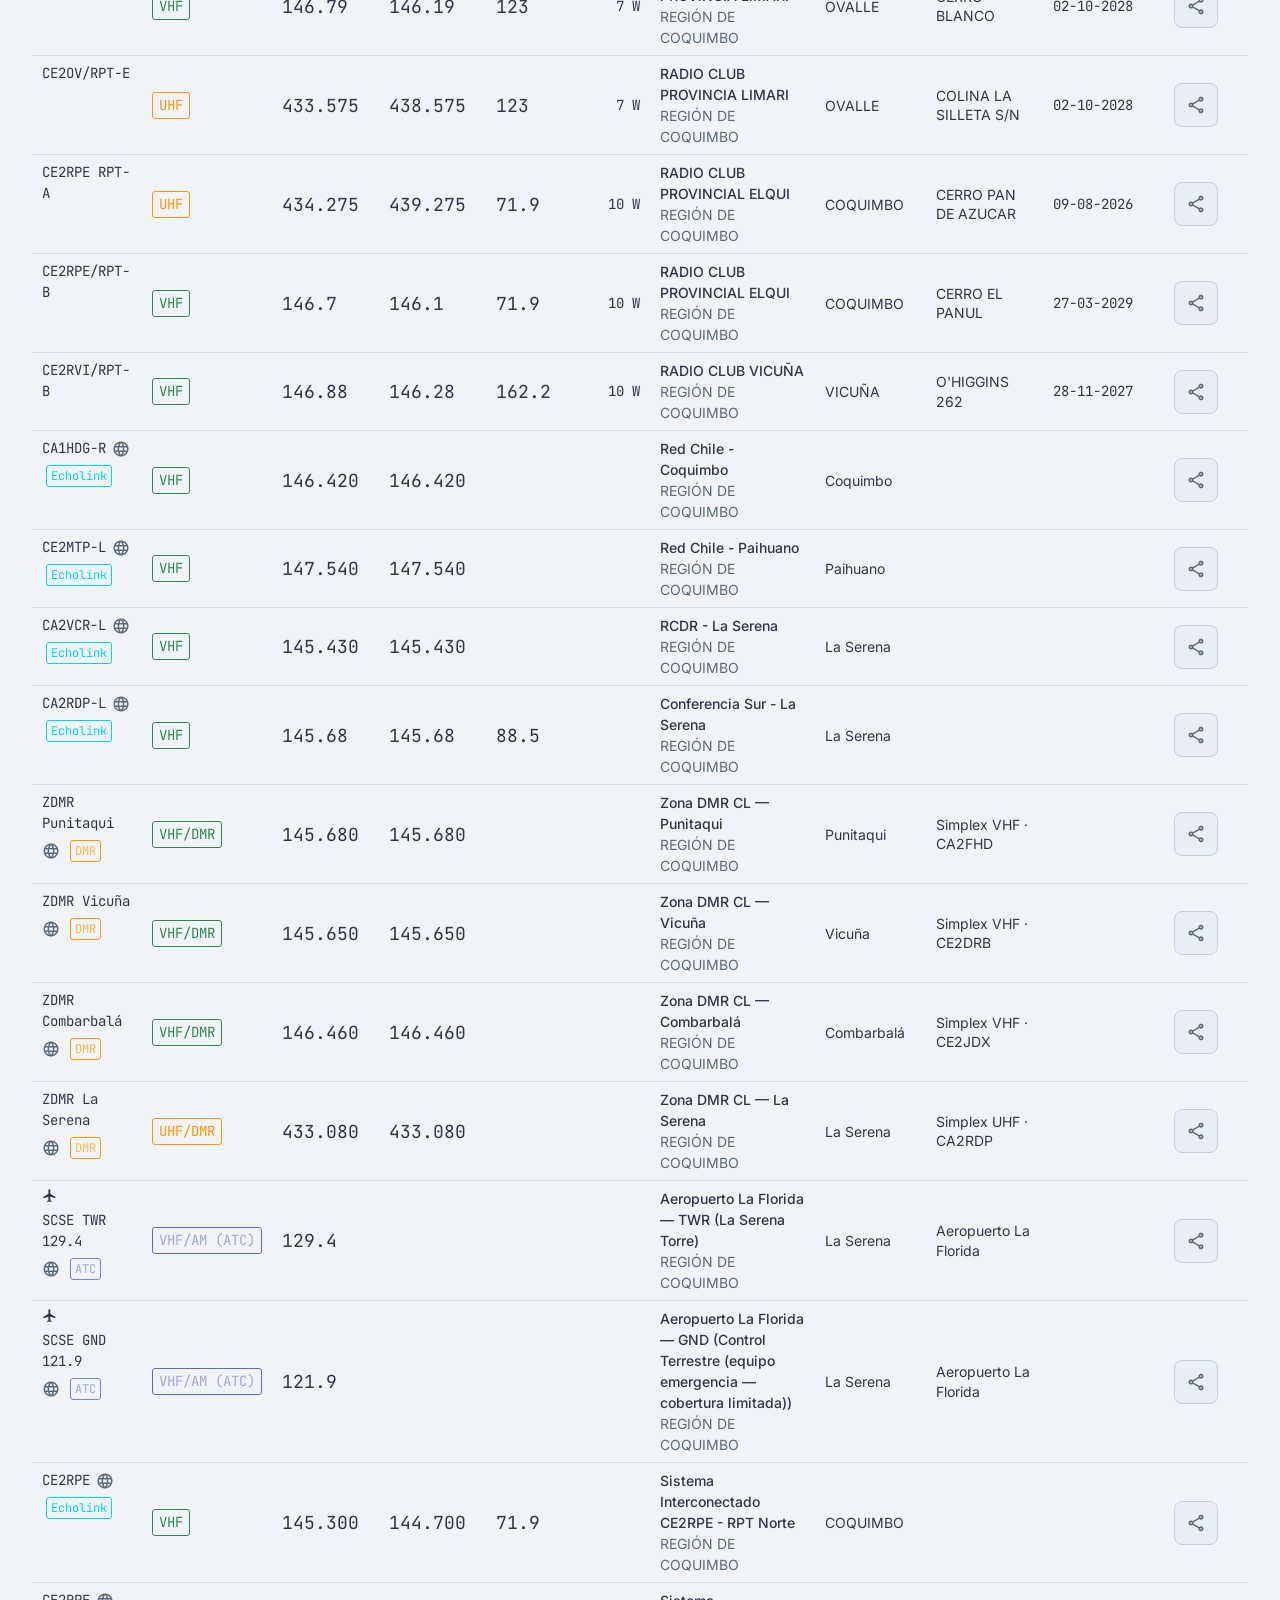
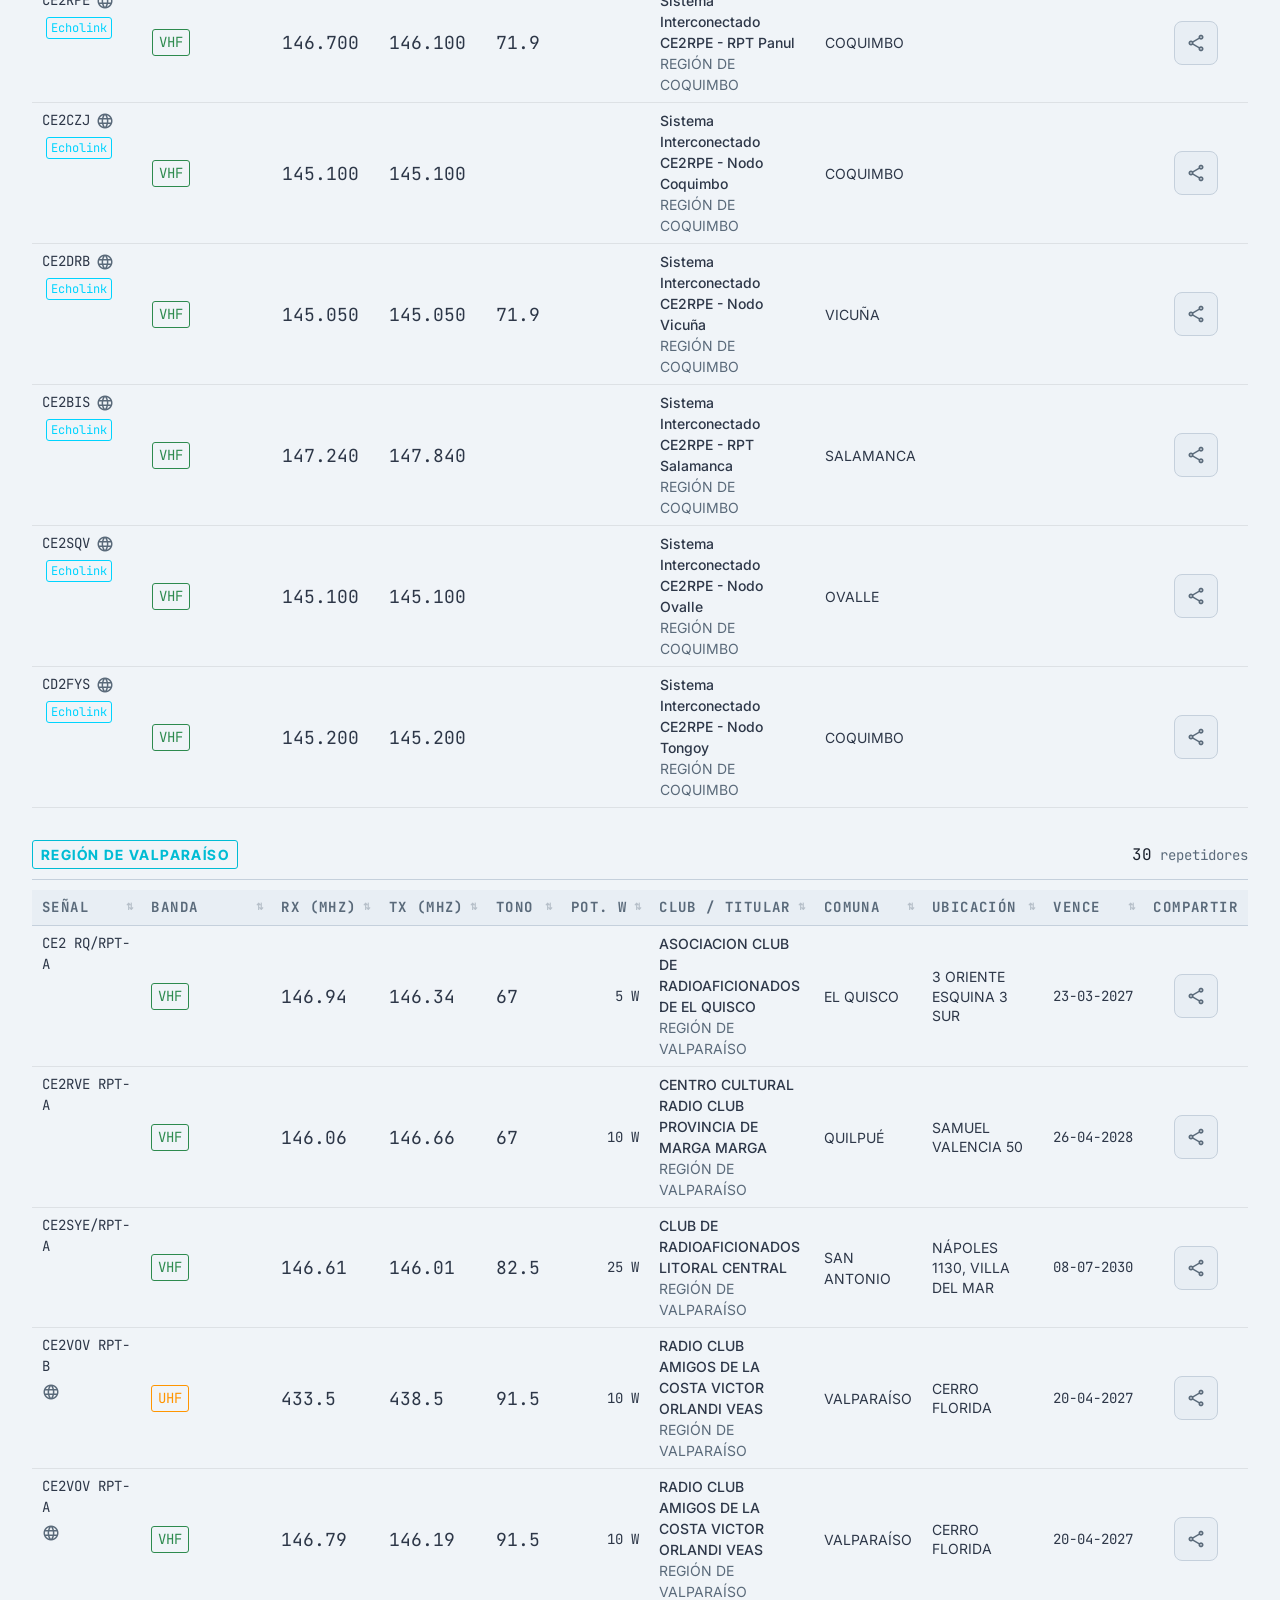
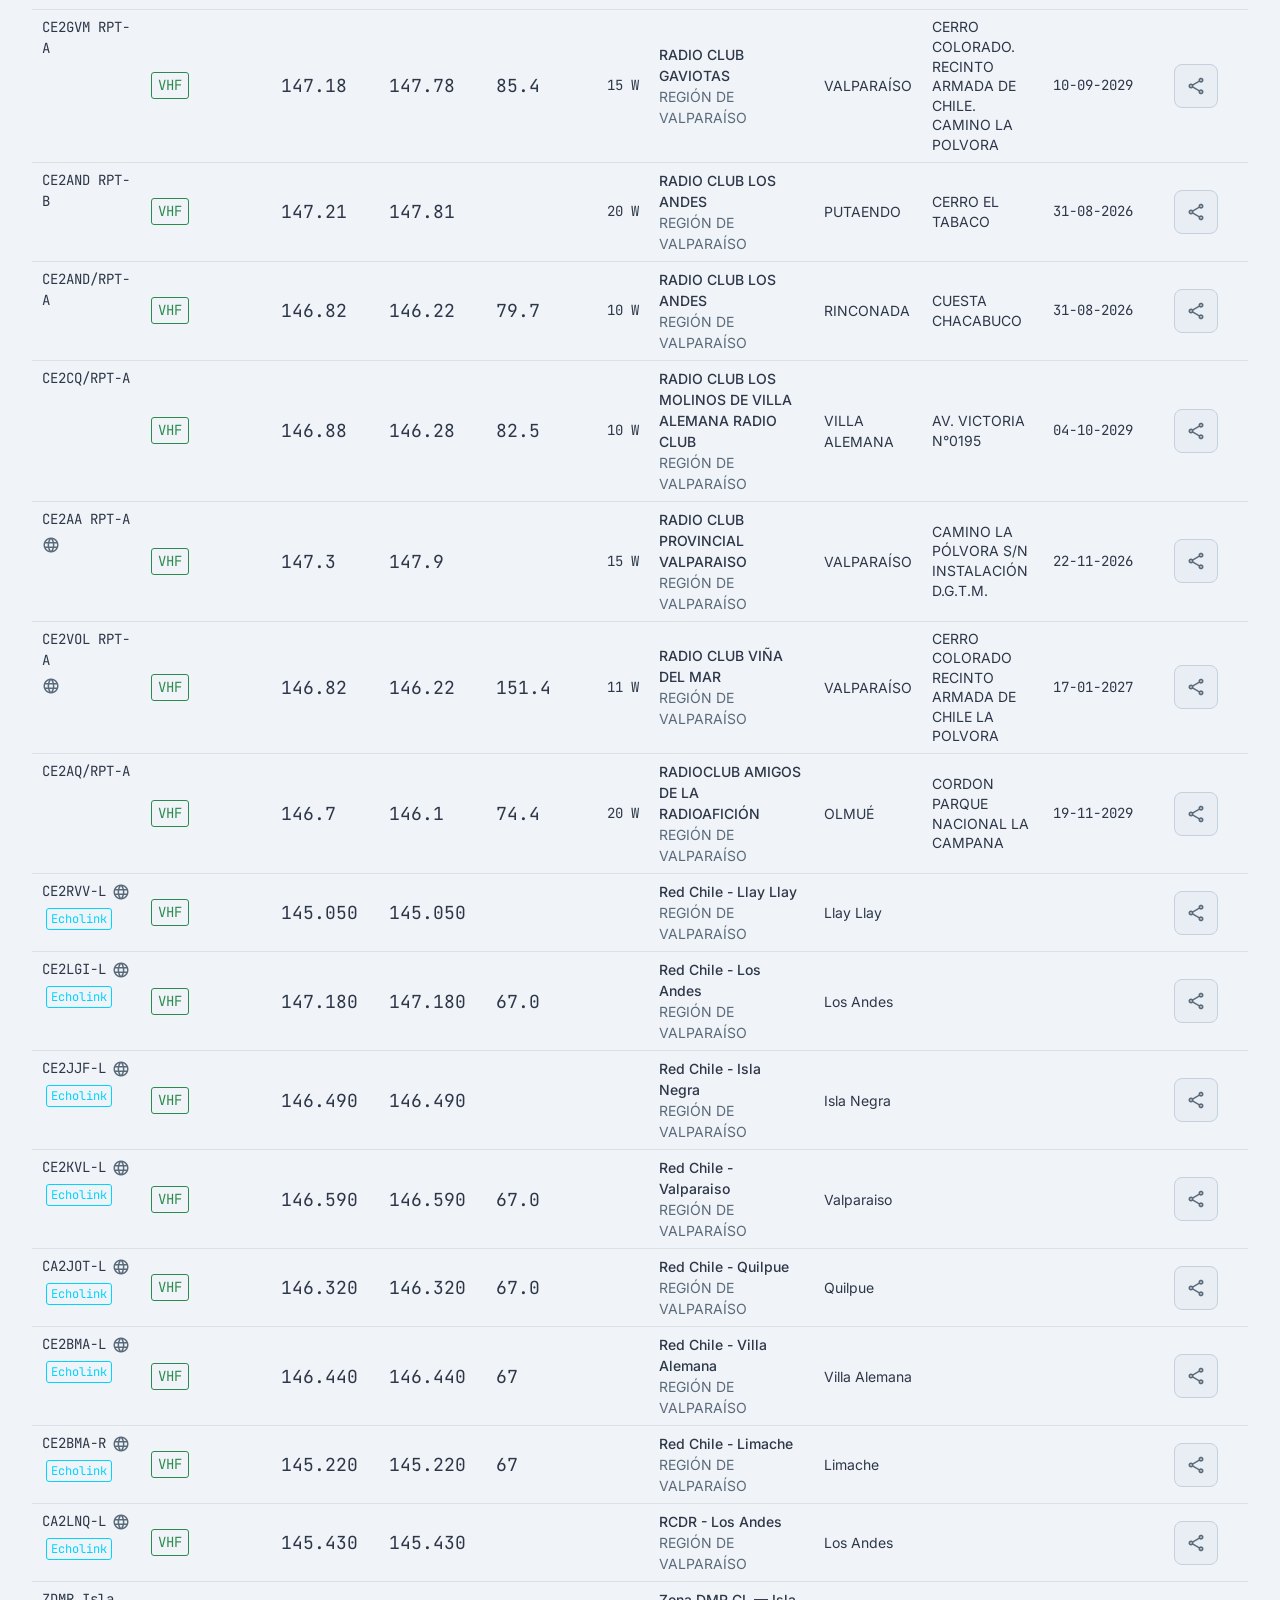
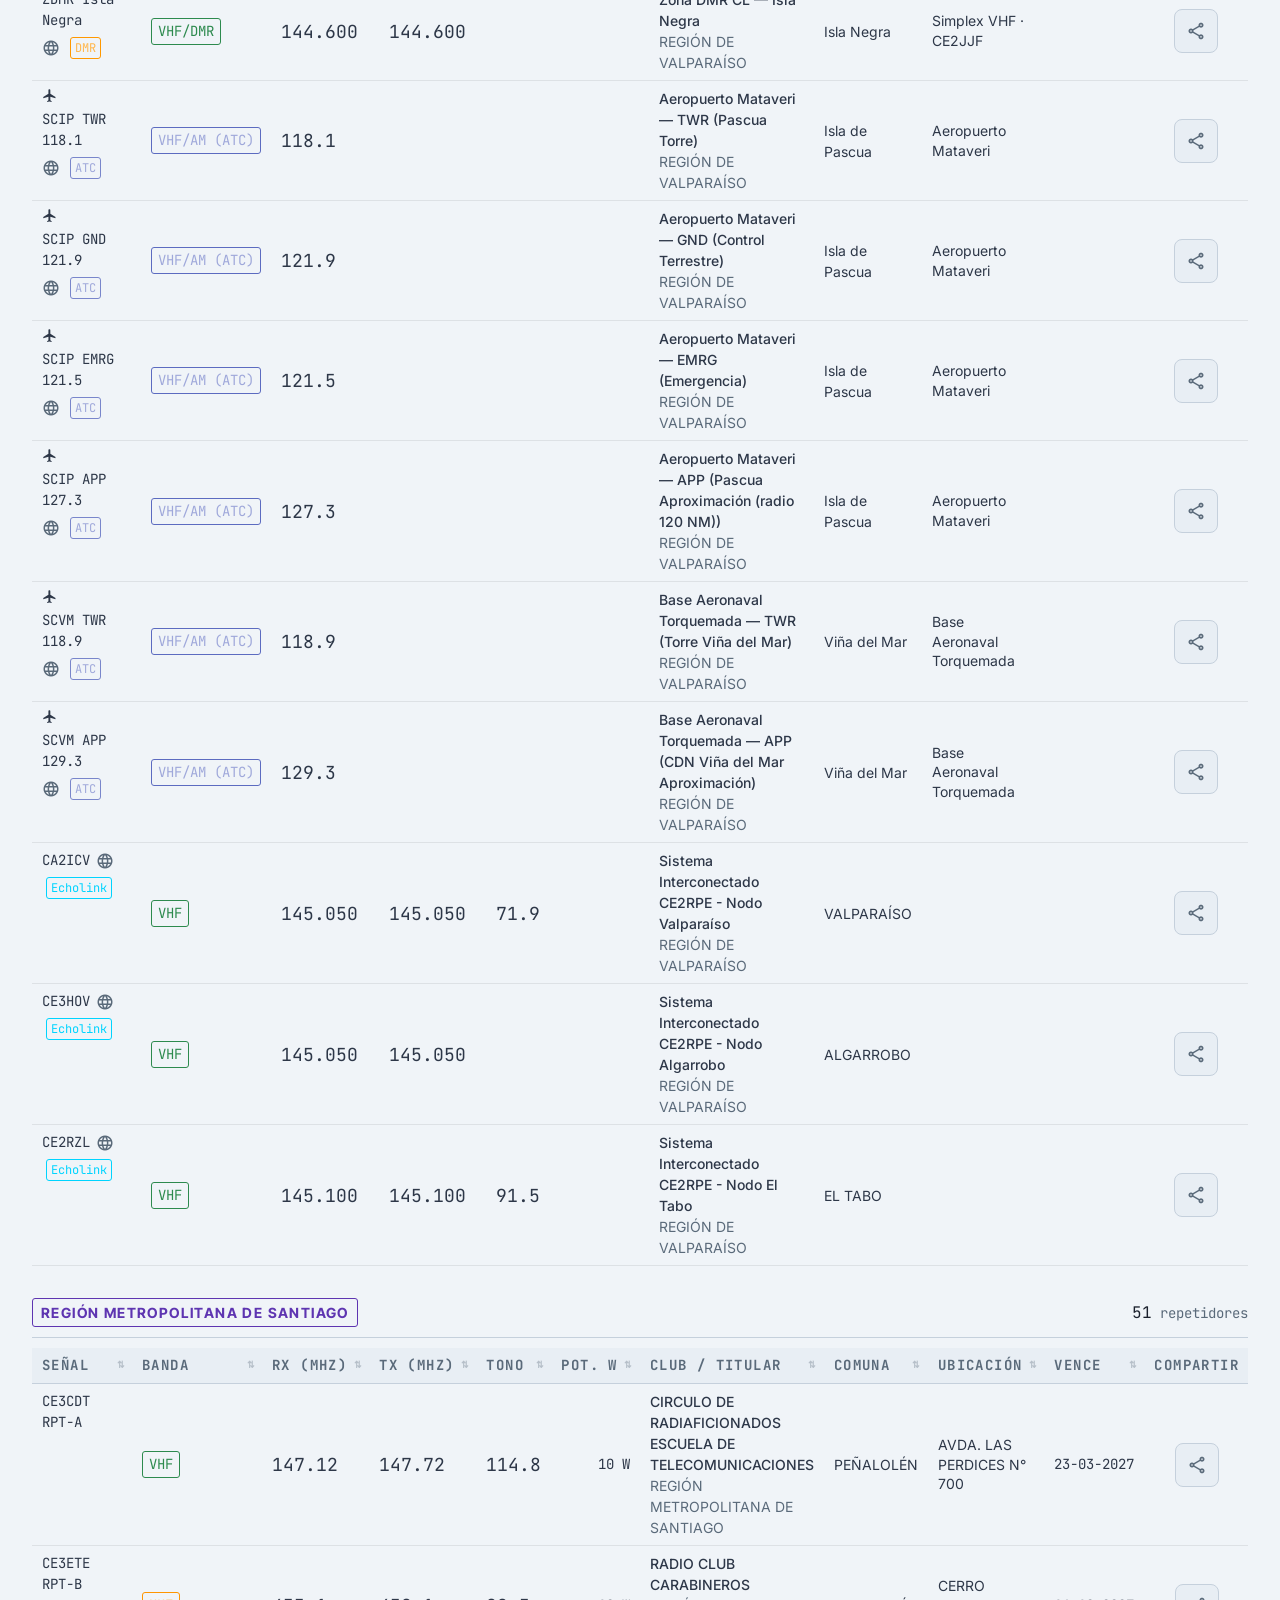
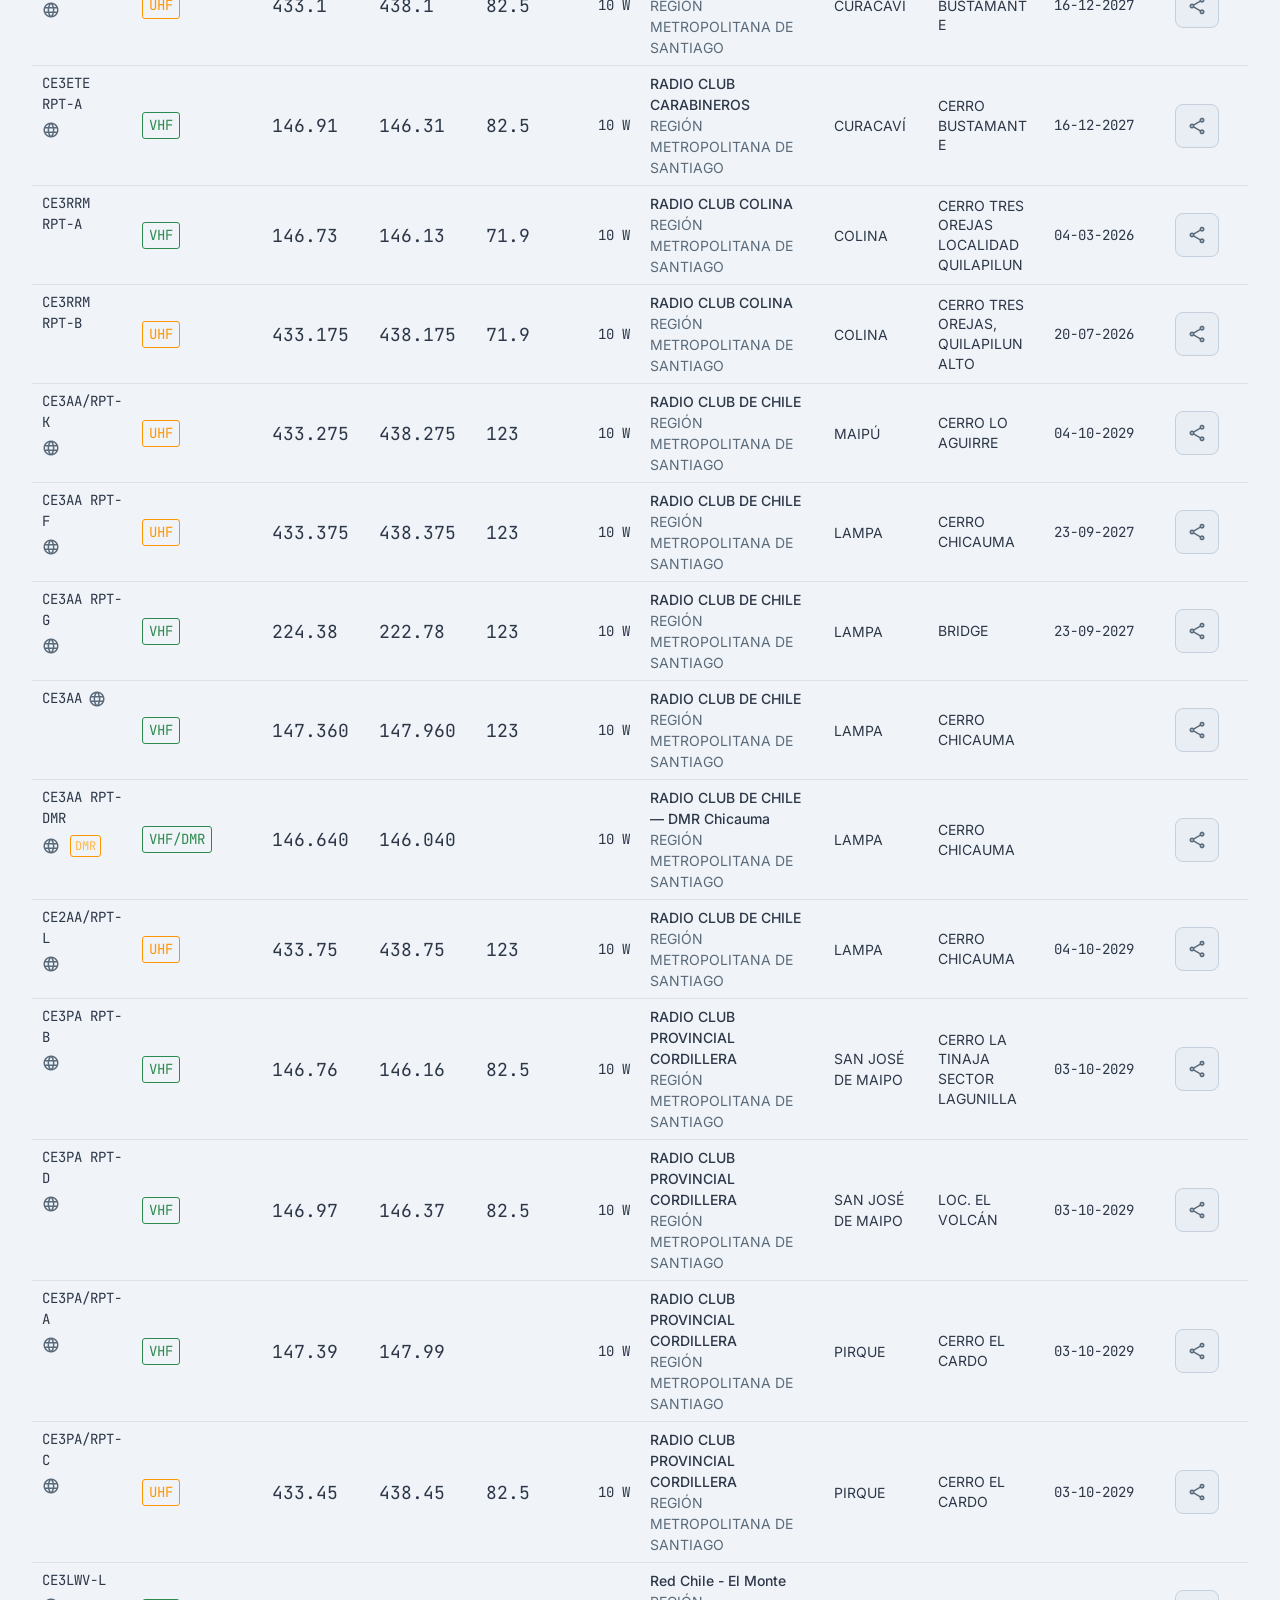
==== commit 804c96d9: "feat(share): list greeting copy and map screenshot share - List view: Spanish message with link; cli" ====
--- a/lista.html
+++ b/lista.html
@@ -86,7 +86,7 @@
           <li>Botón 📍 o repetidora de referencia: filtro por distancia (20–100 km); el deslizador está en el mapa al usar ubicación o al elegir una señal.</li>
           <li>Buscar por señal, comuna, frecuencias (RX/TX/tono) o filtrar por banda, región y tipo (Echolink / DMR / radioclubes).</li>
           <li>Revisar datos de cada nodo y descargar listas en CSV (botón ↓ CSV siempre visible).</li>
-          <li><strong>↗ Compartir</strong>: copia un enlace con los mismos filtros, búsqueda, referencia de distancia y <strong>radio en km</strong> cuando aplique (lista o mapa según el enlace).</li>
+          <li><strong>↗ Compartir</strong>: mensaje con enlace que conserva filtros, búsqueda, referencia de distancia y <strong>radio en km</strong> cuando aplique. Desde la lista el texto es un saludo con el enlace; en el mapa (en otra pestaña) también puede ir una captura de la vista.</li>
         </ul>
       </section>
       <section class="help-section">
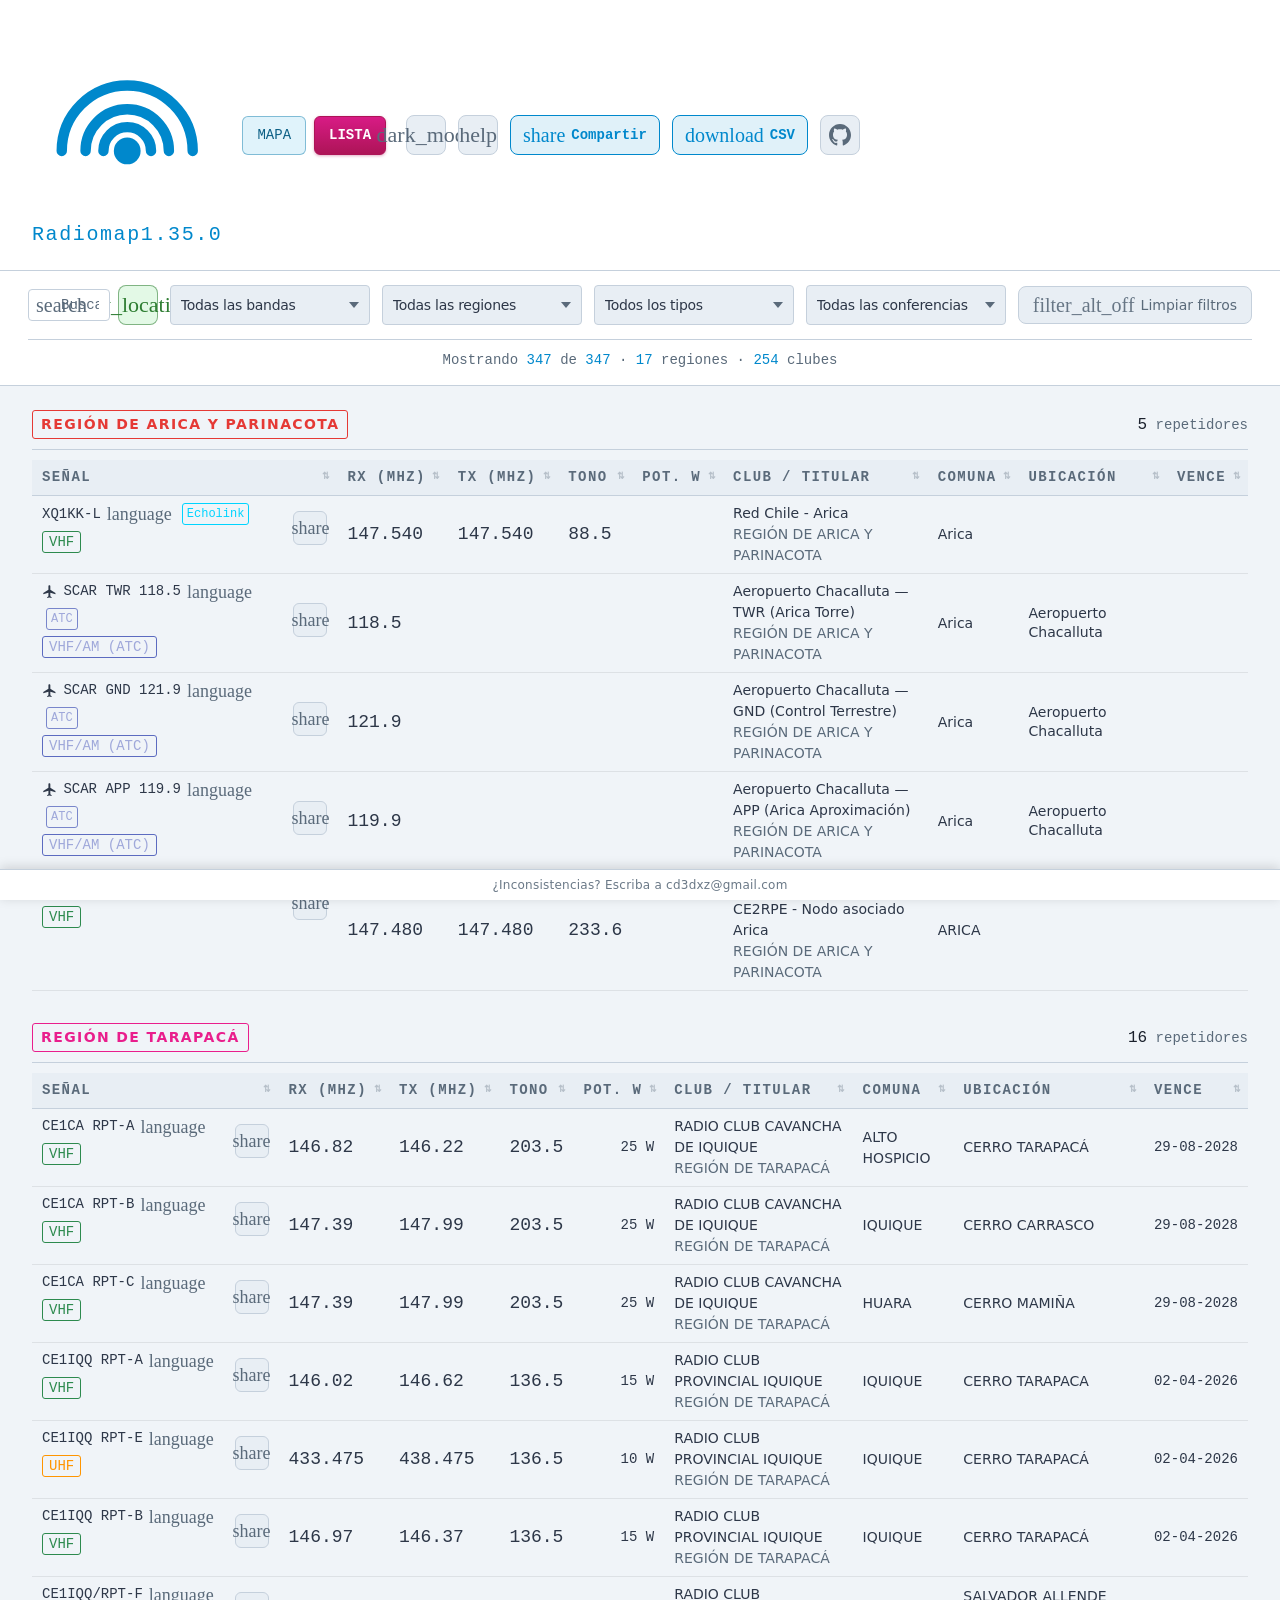
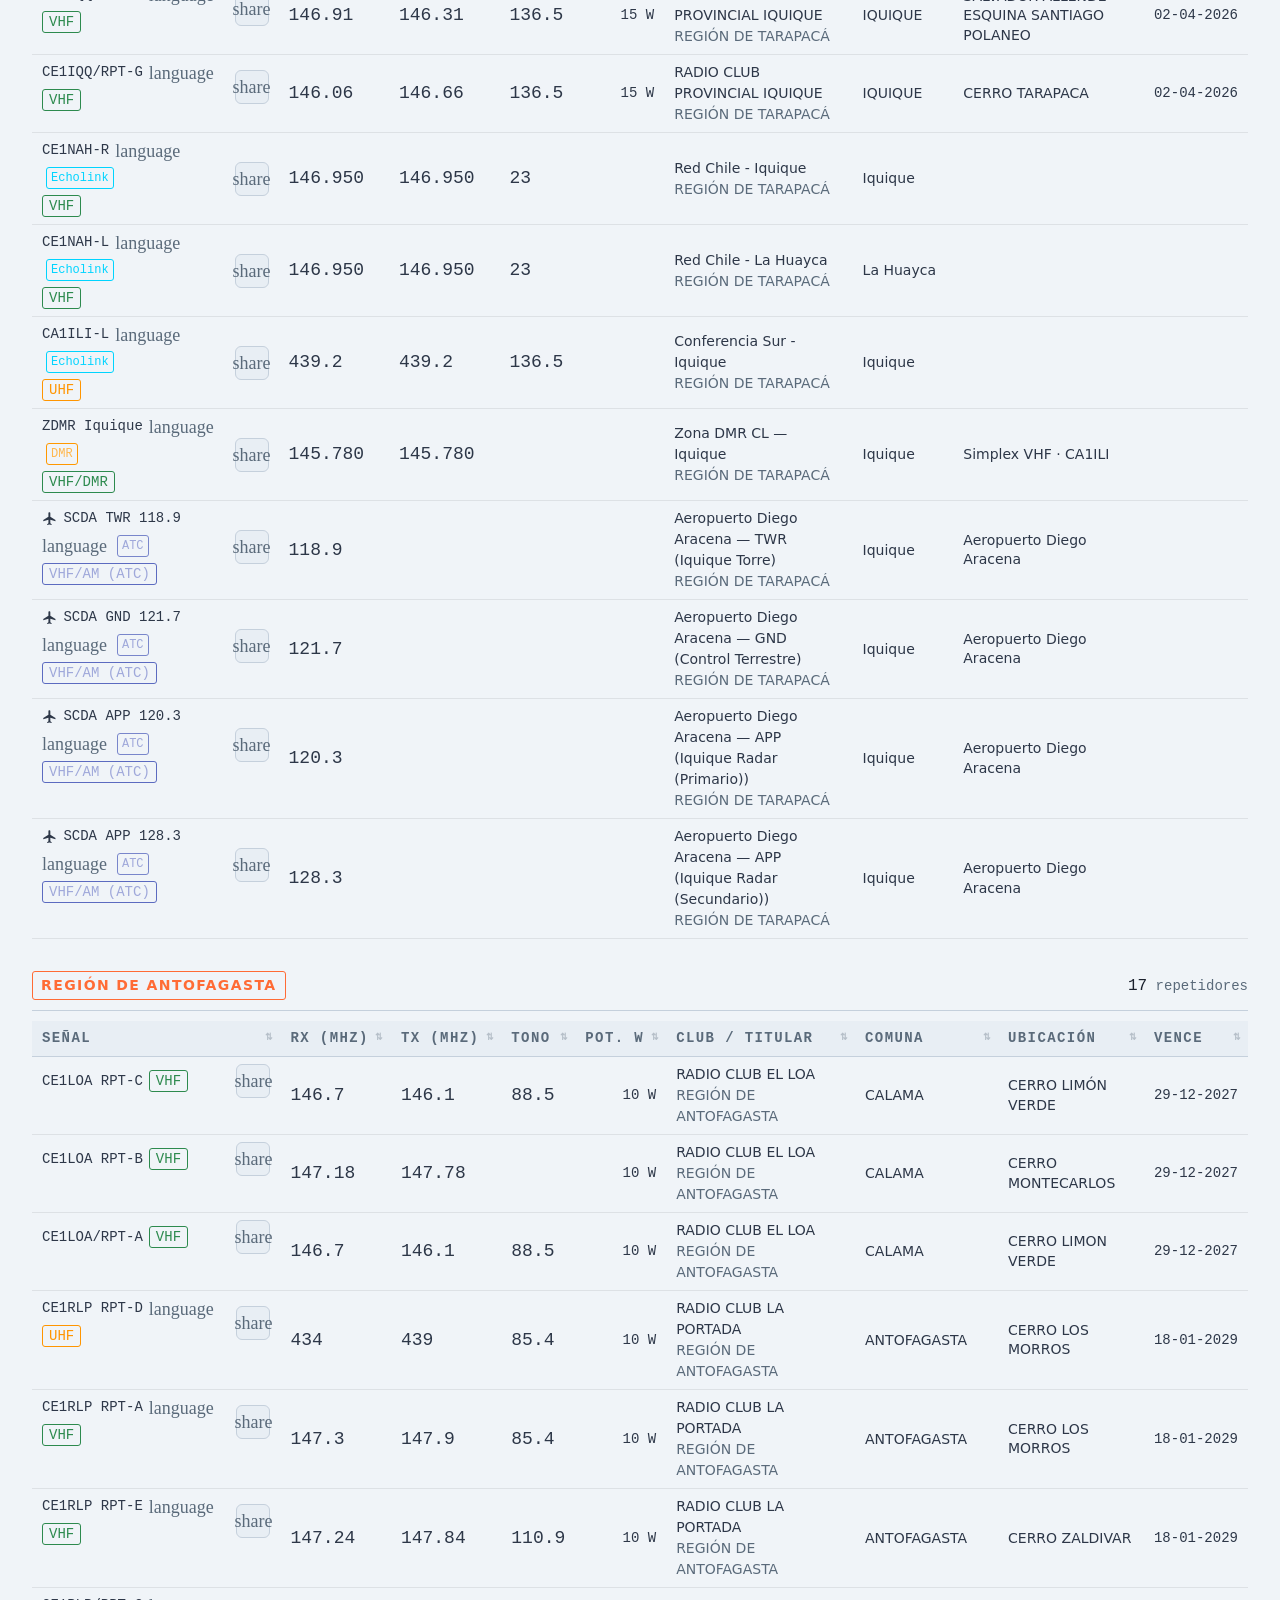
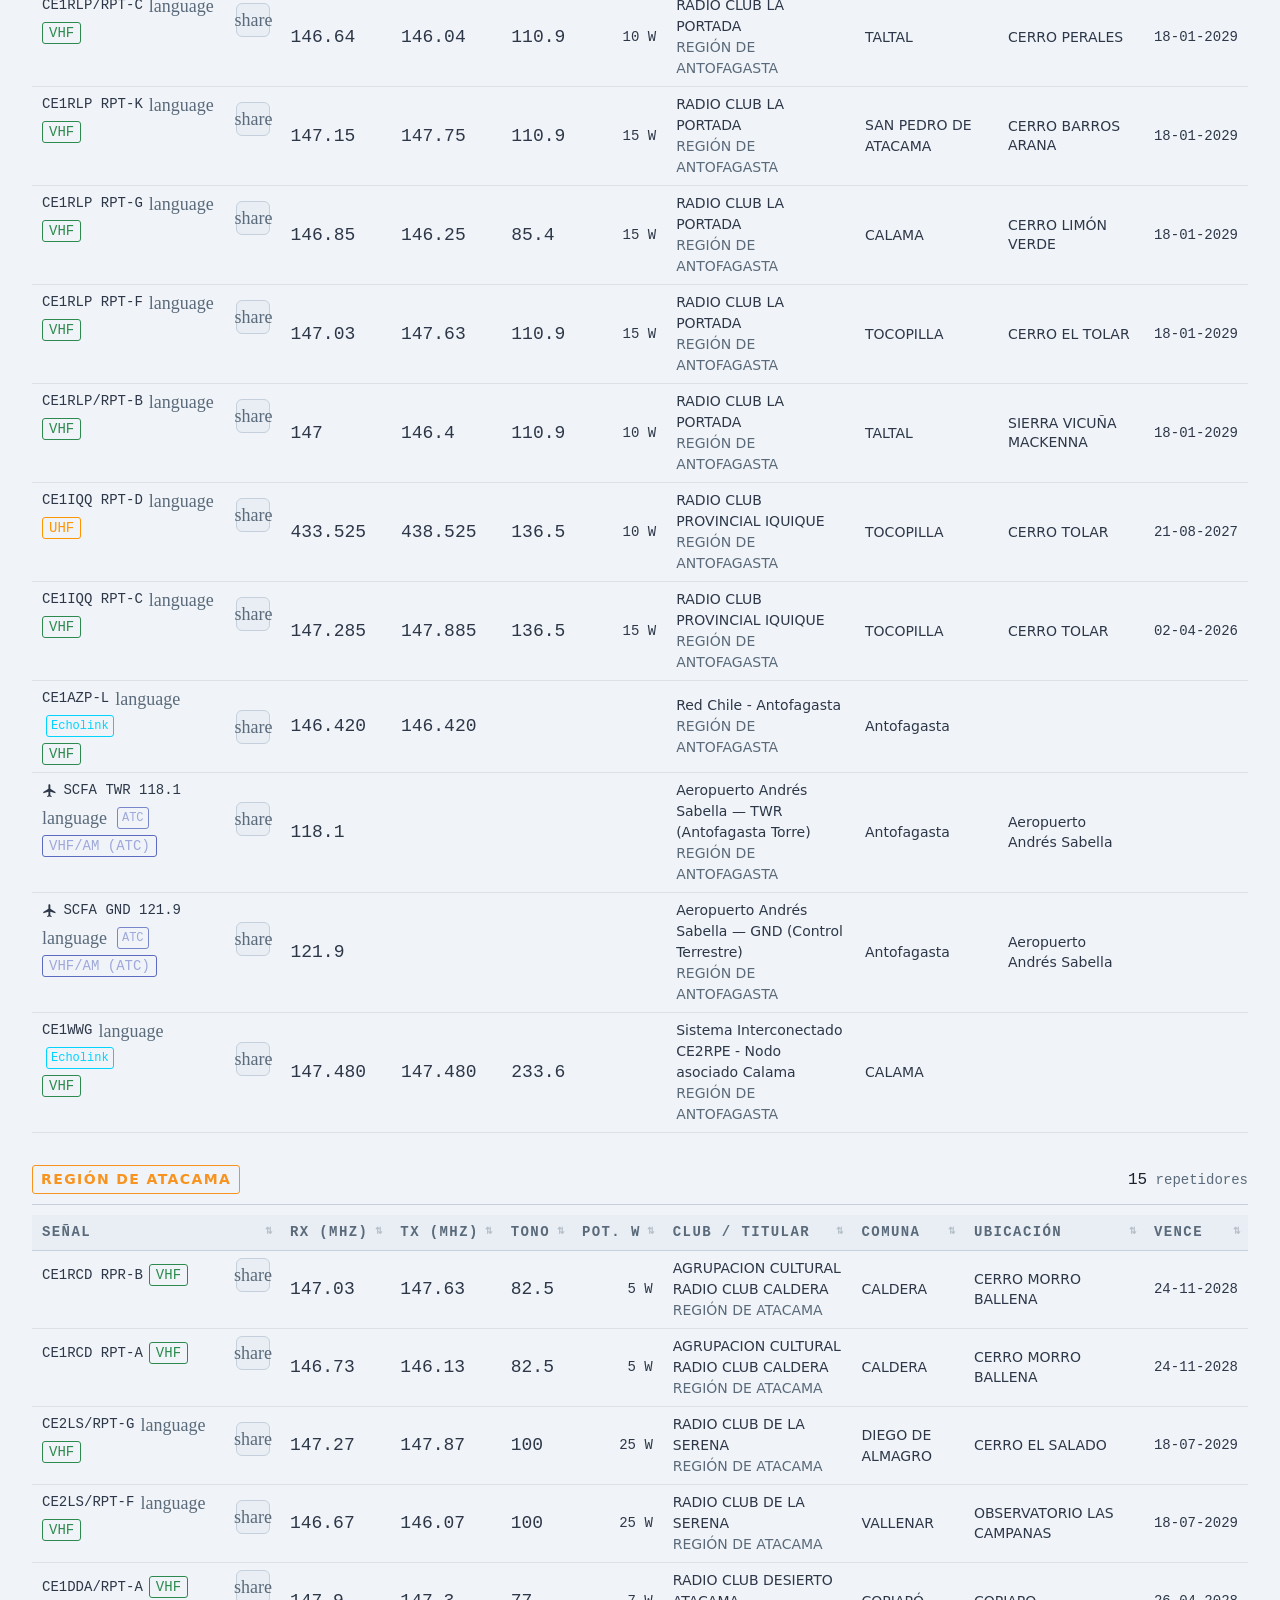
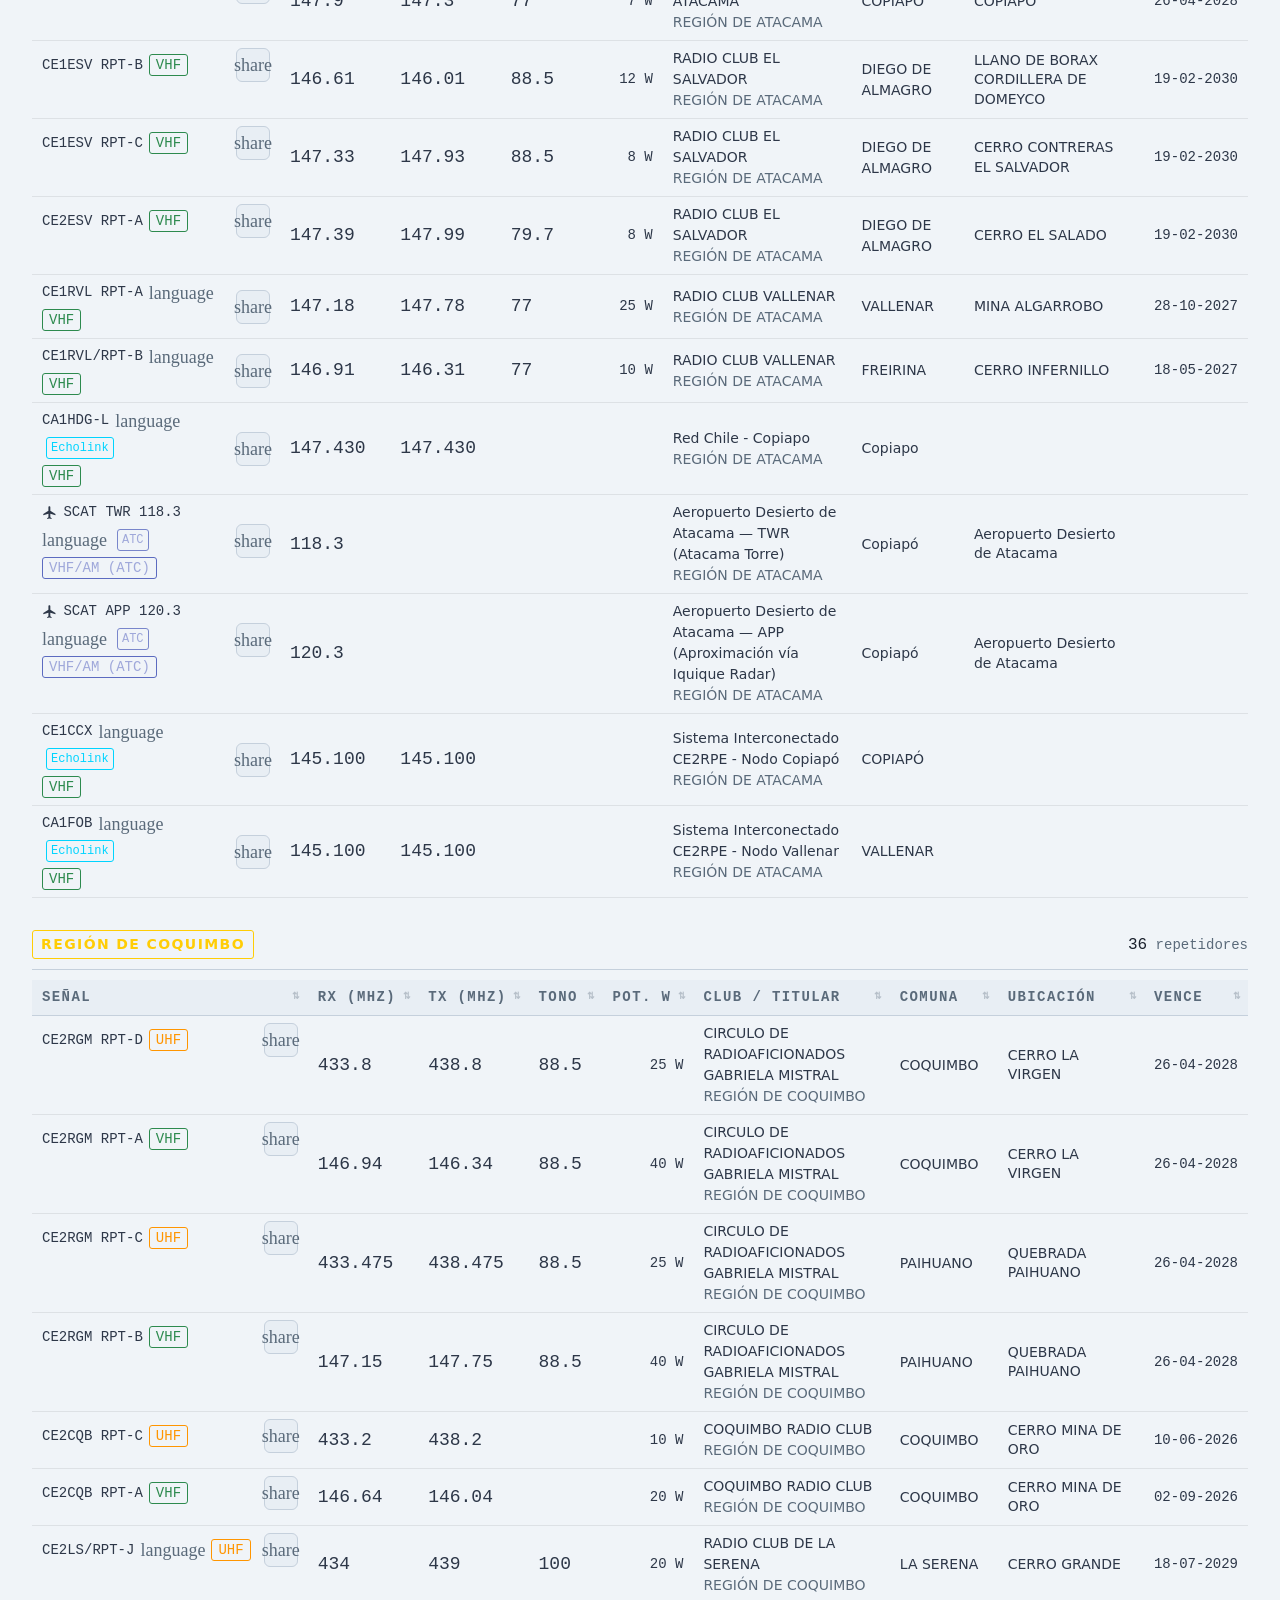
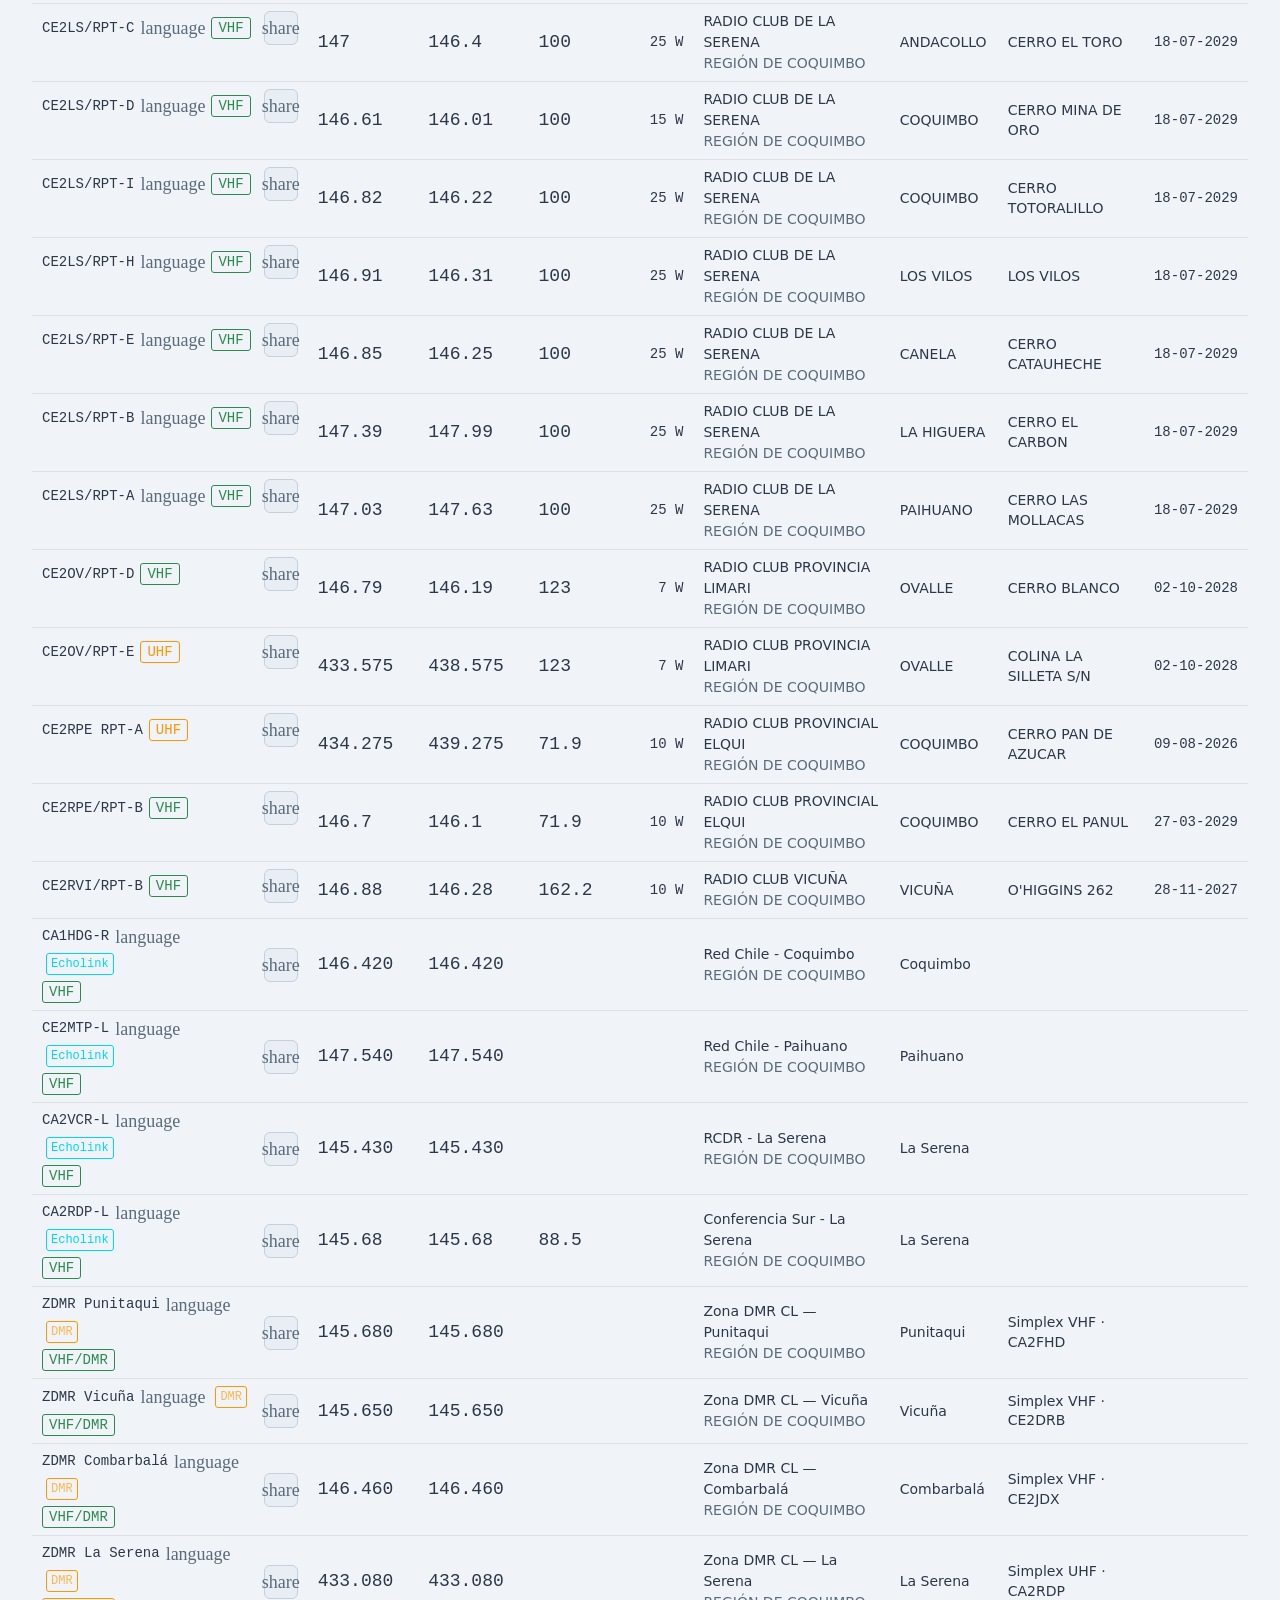
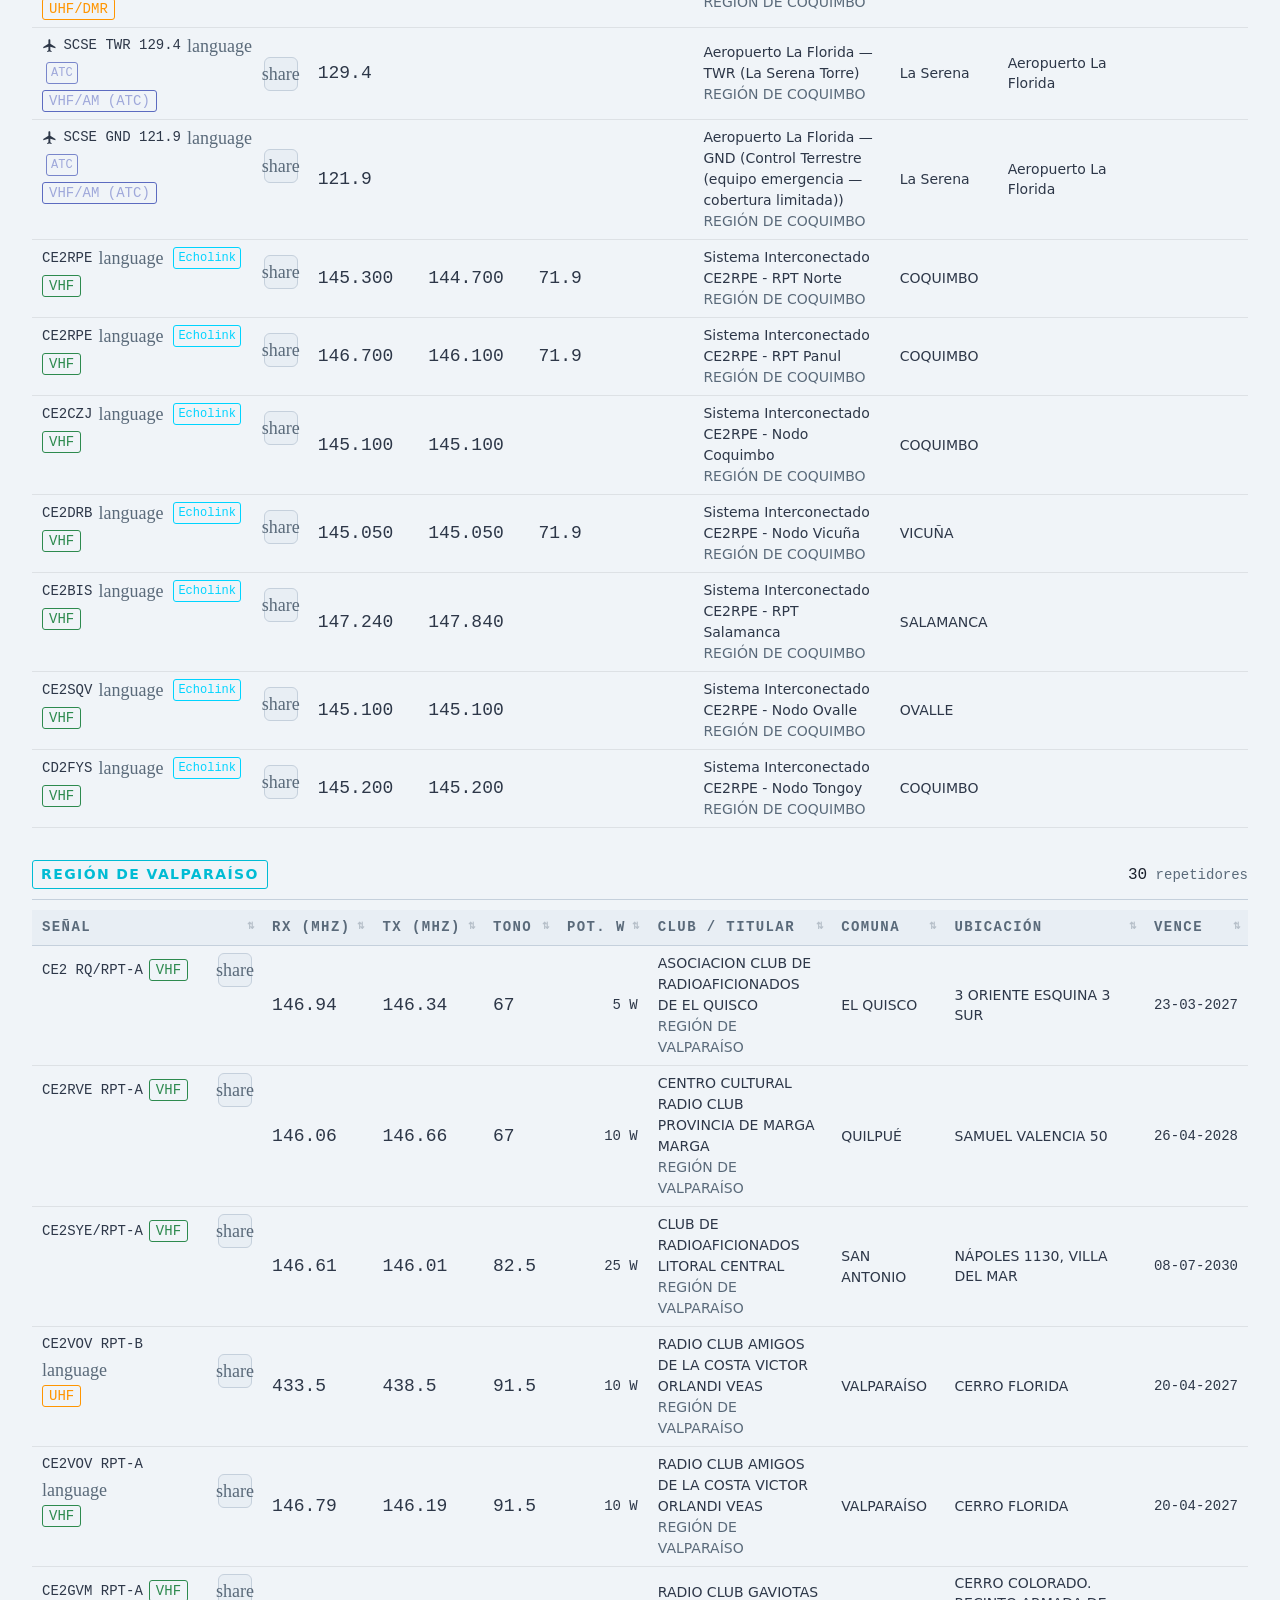
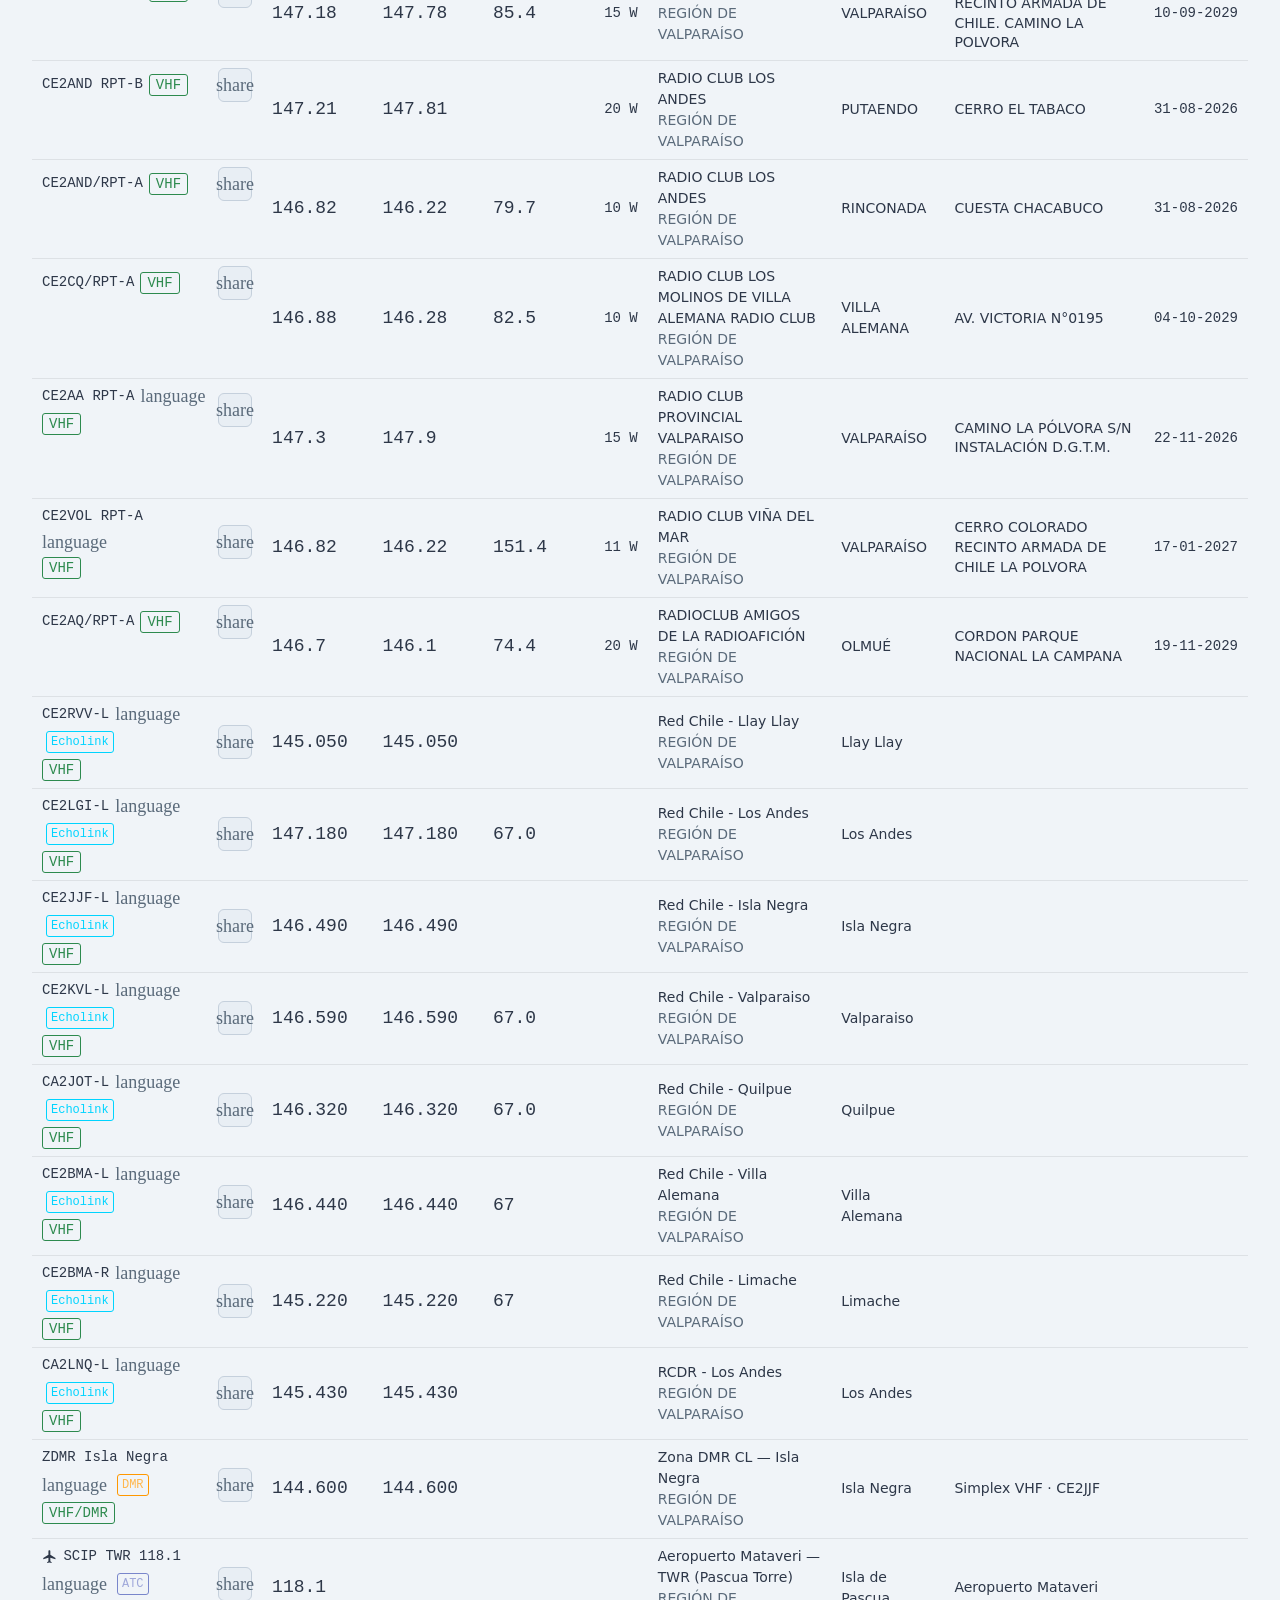
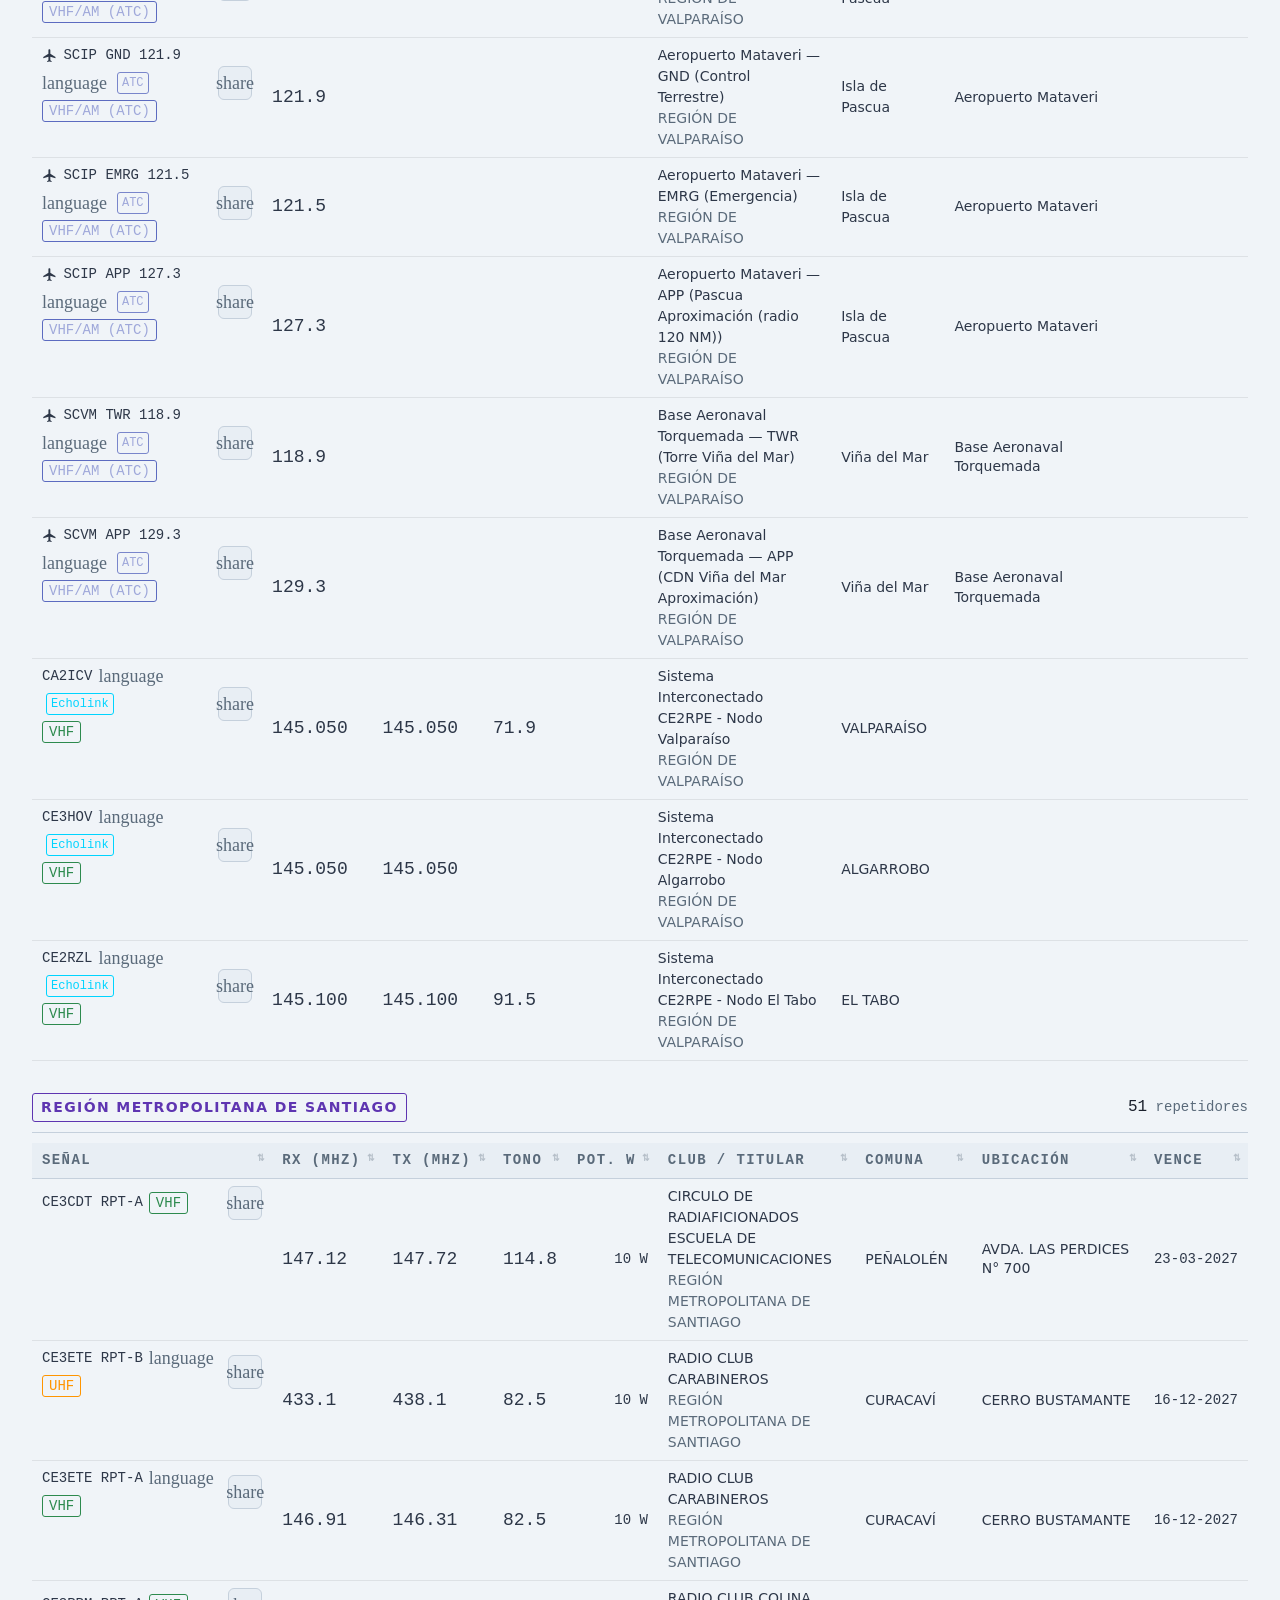
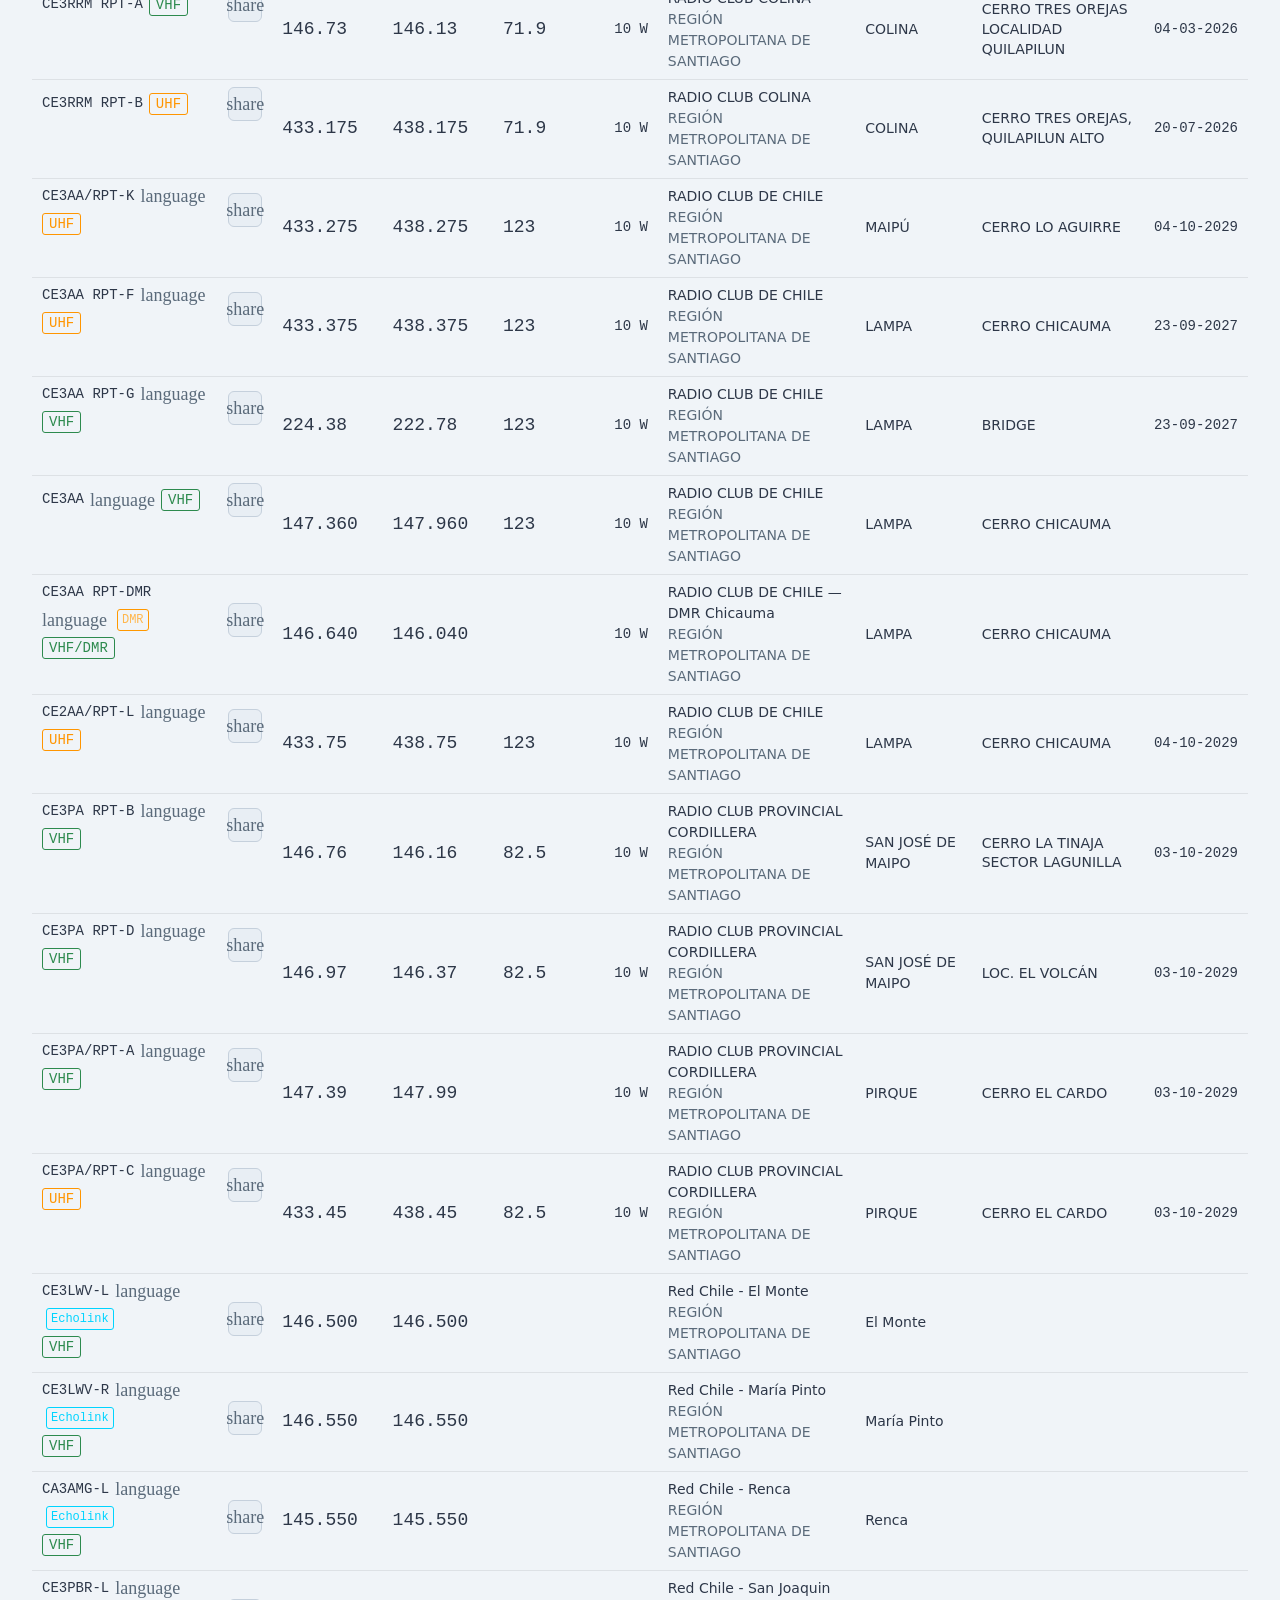
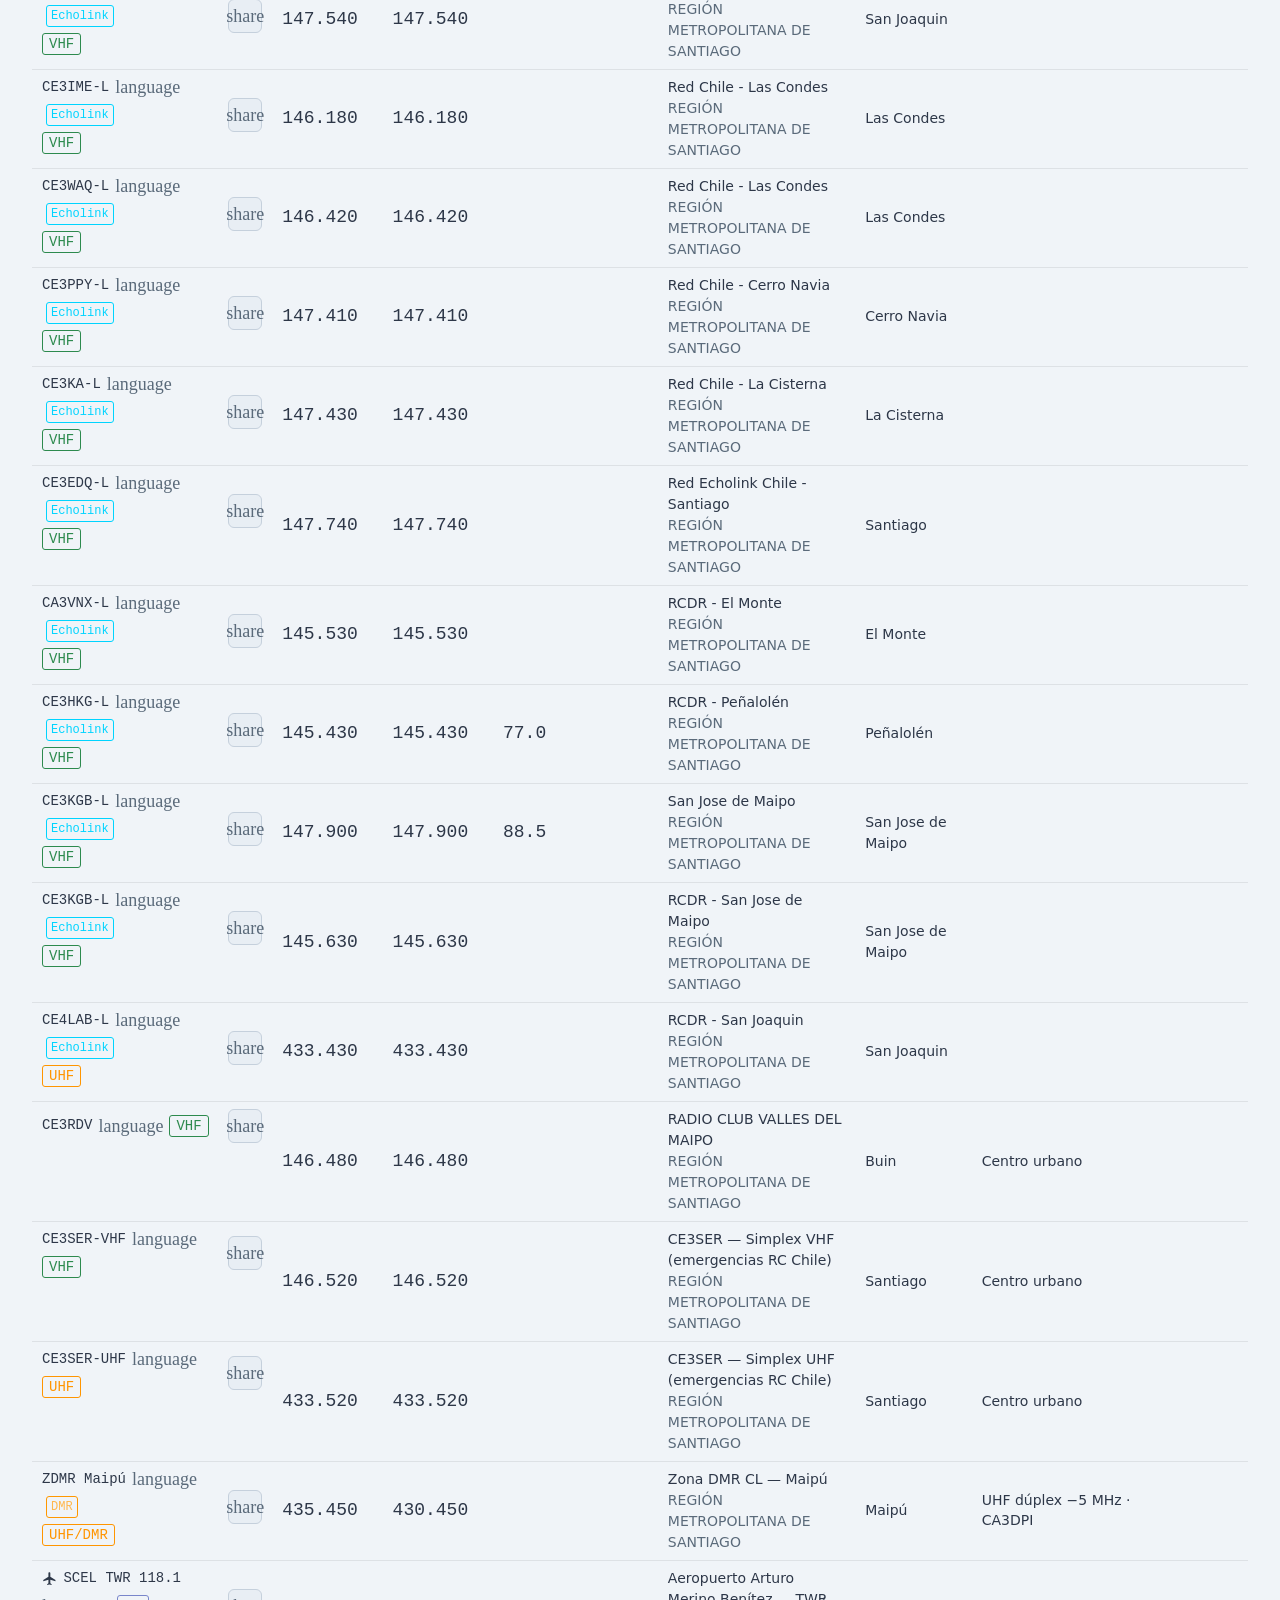
==== commit 0a372906: "fix(ui): hide version when unset or placeholder Treat empty, whitespace-only, and __VERSION__ as mis" ====
--- a/lista.html
+++ b/lista.html
@@ -2,15 +2,11 @@
 <html lang="es" data-theme="dark">
 <head>
 <meta charset="UTF-8">
+<meta http-equiv="Content-Security-Policy" content="default-src 'self'; base-uri 'self'; object-src 'none'; script-src 'self' https://www.googletagmanager.com https://*.googletagmanager.com https://cdnjs.cloudflare.com 'unsafe-inline'; style-src 'self' https://fonts.googleapis.com https://cdnjs.cloudflare.com 'unsafe-inline'; img-src 'self' data: blob: https:; font-src 'self' https://fonts.gstatic.com data:; connect-src 'self' https://*.google-analytics.com https://*.analytics.google.com https://*.googletagmanager.com https://stats.g.doubleclick.net https://www.google.com https://google.com https://cdnjs.cloudflare.com; frame-src https://www.googletagmanager.com; upgrade-insecure-requests">
+<meta name="referrer" content="strict-origin-when-cross-origin">
 <!-- Google tag (gtag.js) -->
 <script async src="https://www.googletagmanager.com/gtag/js?id=G-96T9SZM607"></script>
-<script>
-  window.dataLayer = window.dataLayer || [];
-  function gtag(){dataLayer.push(arguments);}
-  gtag('js', new Date());
-
-  gtag('config', 'G-96T9SZM607');
-</script>
+<script src="scripts/gtag-init.js?v=__VERSION__"></script>
 <meta name="viewport" content="width=device-width, initial-scale=1.0, maximum-scale=1.0, minimum-scale=1.0, user-scalable=no, viewport-fit=cover">
 <link rel="icon" href="images/favicon.svg?v=__VERSION__" type="image/svg+xml">
 <title>Radiomap — Lista</title>
@@ -47,7 +43,7 @@
 
 <div class="sticky-top">
 <header class="header">
-  <a href="https://www.radiomap.cl/" class="header-signal">Radiomap</a>
+  <a href="https://www.radiomap.cl/" class="header-signal"><span class="header-signal-mark" aria-hidden="true"><svg xmlns="http://www.w3.org/2000/svg" viewBox="0 0 32 32" focusable="false" aria-hidden="true"><g fill="none" stroke="currentColor" stroke-width="1.75" stroke-linecap="round"><path d="M 5 22 A 11 11 0 0 1 27 22"/><path d="M 9 22 A 7 7 0 0 1 23 22"/><path d="M 12 22 A 4 4 0 0 1 20 22"/></g><circle cx="16" cy="22" r="2.25" fill="currentColor"/></svg></span><span class="header-signal-text"><span class="header-signal-title">Radiomap</span><span class="header-signal-version" id="header-app-version" aria-label="Versión">__VERSION__</span></span></a>
   <nav class="header-nav" aria-label="Navegación principal">
     <a href="index.html" class="header-link header-link-nav header-link-nav--map">MAPA</a>
     <a href="lista.html" class="header-link header-link-nav header-link-nav--list current">LISTA</a>
@@ -82,8 +78,8 @@
       <section class="help-section">
         <h3>Para qué sirve</h3>
         <ul>
-          <li>Ver en el mapa repetidoras, nodos Echolink y estaciones DMR, cobertura teórica y ubicación.</li>
-          <li>Botón 📍 o repetidora de referencia: filtro por distancia (20–100 km); el deslizador está en el mapa al usar ubicación o al elegir una señal.</li>
+          <li>Ver en el mapa repetidoras, nodos Echolink y estaciones DMR; círculos orientativos, propagación donde exista, y ubicación.</li>
+          <li><strong>Cerca de mí</strong> — botón con icono de ubicación (<span class="material-symbols-outlined help-inline-icon" aria-hidden="true">my_location</span>) junto a la búsqueda, o la opción del menú ☰: filtro por distancia (20–100 km) desde tu ubicación; con repetidora de referencia (mapa o enlace compartido), el mismo deslizador <strong>Radio</strong> aplica desde esa señal.</li>
           <li>Buscar por señal, comuna, frecuencias (RX/TX/tono) o filtrar por banda, región y tipo (Echolink / DMR / radioclubes).</li>
           <li>Revisar datos de cada nodo y descargar listas en CSV (botón ↓ CSV siempre visible).</li>
           <li><strong>↗ Compartir</strong>: mensaje con enlace que conserva filtros, búsqueda, referencia de distancia y <strong>radio en km</strong> cuando aplique. Desde la lista el texto es un saludo con el enlace; en el mapa (en otra pestaña) también puede ir una captura de la vista.</li>
@@ -96,6 +92,7 @@
           <li>Vista (iconos): marcador, círculo de cobertura o ambos.</li>
           <li>Filtros: banda, región, tipo y conferencia/red — listas con casillas; «Todas» en cada una quita el filtro de ese criterio (varias opciones = OR).</li>
           <li>En el mapa: radioclubes = círculo; Echolink = cuadrado «e»; DMR = rombo «d». En la lista, insignias junto a la señal. CSV y compartir incluyen los filtros activos.</li>
+          <li><a href="propagacion.html?v=__VERSION__" target="_blank" rel="noopener noreferrer">Sobre propagación</a> — cómo se interpreta el mapa de cobertura experimental, leyenda dBm y limitaciones (en el mapa, donde haya datos).</li>
         </ul>
       </section>
       <section class="help-section">
@@ -106,7 +103,7 @@
           <li>Descarga CSV desde el header (siempre visible, también en móvil).</li>
         </ul>
       </section>
-      <p class="help-meta">Versión <span id="app-version">—</span>. Agénticamente desarrollado por <a href="https://cd3dxz.radio" target="_blank" rel="noopener">CD3DXZ</a>.</p>
+      <p class="help-meta"><span id="help-version-line">Versión <span id="app-version">—</span>. </span>Agénticamente desarrollado por <a href="https://cd3dxz.radio" target="_blank" rel="noopener">CD3DXZ</a>.</p>
     </div>
   </div>
 </div>
@@ -188,6 +185,11 @@
       <button type="button" class="station-detail-close" id="station-detail-close" aria-label="Cerrar"><span class="material-symbols-outlined" aria-hidden="true">close</span></button>
     </div>
     <div class="station-detail-body" id="station-detail-body"></div>
+    <div class="station-detail-nav" role="navigation" aria-label="Navegación entre estaciones en la lista">
+      <button type="button" id="station-detail-prev" class="station-detail-nav-btn" aria-label="Estación anterior en la lista"><span class="material-symbols-outlined" aria-hidden="true">chevron_left</span> Anterior</button>
+      <span id="station-detail-nav-position" class="station-detail-nav-position" aria-live="polite"></span>
+      <button type="button" id="station-detail-next" class="station-detail-nav-btn" aria-label="Estación siguiente en la lista">Siguiente <span class="material-symbols-outlined" aria-hidden="true">chevron_right</span></button>
+    </div>
     <div class="station-detail-footer">
       <a href="index.html" id="station-detail-map-link" class="station-detail-link"><span class="material-symbols-outlined" aria-hidden="true">map</span> Ver en mapa</a>
       <button type="button" id="station-detail-share" class="station-detail-btn"><span class="material-symbols-outlined" aria-hidden="true">share</span> Compartir</button>
@@ -200,6 +202,7 @@
 </footer>
 
 <script src="data/data.js?v=__VERSION__"></script>
+<script src="scripts/conference-colors.js?v=__VERSION__"></script>
 <script src="scripts/utils.js?v=__VERSION__"></script>
 <script src="scripts/location-filter.js?v=__VERSION__"></script>
 <script src="scripts/dmr-ui.js?v=__VERSION__"></script>
@@ -207,6 +210,7 @@
 <script src="scripts/export-csv.js?v=__VERSION__"></script>
 <script src="scripts/help.js?v=__VERSION__"></script>
 <script src="scripts/station-display.js?v=__VERSION__"></script>
+<script src="scripts/analytics.js?v=__VERSION__"></script>
 <script src="scripts/list.js?v=__VERSION__"></script>
 </body>
 </html>
--- a/css/theme.css
+++ b/css/theme.css
@@ -1518,8 +1518,54 @@
   font-size: var(--fs-sm);
   display: flex;
   align-items: center;
+  flex-wrap: nowrap;
+  gap: 8px;
+  min-width: 0;
+  justify-content: flex-start;
+}
+/* Indicativo + badges + banda (izquierda); compartir queda anclado a la derecha */
+.cell-signal-left {
+  flex: 1 1 auto;
+  min-width: 0;
+  display: flex;
   flex-wrap: wrap;
+  align-items: center;
   gap: 6px;
+}
+/* Sin flex-grow: si no, el bloque “main” se estira y la banda queda flotando a la derecha del cluster */
+.cell-signal-main {
+  flex: 0 1 auto;
+  min-width: 0;
+  display: flex;
+  flex-wrap: wrap;
+  align-items: center;
+  gap: 6px;
+}
+.cell-signal-banda {
+  flex: 0 0 auto;
+  align-self: center;
+  display: inline-flex;
+  align-items: center;
+  line-height: normal;
+}
+.cell-signal-share {
+  flex: 0 0 auto;
+  margin-left: auto;
+  align-self: center;
+  line-height: 0;
+}
+/* Tabla ancha: botón un poco más compacto junto al indicativo */
+@media (min-width: 769px) {
+  body.page-list .rpt-table .cell-signal-share .share-btn {
+    width: 34px;
+    height: 34px;
+    min-width: 34px;
+    min-height: 34px;
+    border-radius: 6px;
+  }
+  body.page-list .rpt-table .cell-signal-share .share-btn .material-symbols-outlined {
+    font-size: 18px;
+  }
 }
 .station-website-link {
   display: inline-flex;
@@ -1731,7 +1777,6 @@
 .cell-comuna { font-size: var(--fs-sm); color: var(--text); }
 .cell-vence { font-family: var(--font-mono); font-size: var(--fs-sm); white-space: nowrap; }
 .cell-dist { font-family: var(--font-mono); font-size: var(--fs-sm); color: var(--accent); font-weight: 600; white-space: nowrap; }
-.cell-share { text-align: center; }
 .share-btn {
   background: var(--surface2);
   border: 1px solid var(--border);
@@ -2839,7 +2884,7 @@
   body.page-list .rpt-table { font-size: var(--fs-xs); display: block; width: 100%; border: none; }
   body.page-list .rpt-table thead { display: none; }
   body.page-list .rpt-table tbody { display: flex; flex-direction: column; gap: 6px; }
-  /* Card grid: callsign + banda | RF strip (RX/TX/Tono) | meta | share */
+  /* Card grid: fila 1 = señal+banda+compartir (ancho completo); RF RX/TX/Tono en 3 cols */
   body.page-list .rpt-table tbody tr.rpt-row {
     display: grid;
     grid-template-columns: minmax(0, 1fr) minmax(0, 1fr) auto;
@@ -2876,14 +2921,14 @@
     letter-spacing: 0.04em;
     line-height: 1.15;
   }
-  /* Fila 1: señal + banda */
+  /* Fila 1: señal (texto+banda a la izquierda, compartir a la derecha) */
   body.page-list .rpt-table tbody tr.rpt-row td[data-label="Señal"] {
-    grid-column: 1 / 3;
+    grid-column: 1 / -1;
     grid-row: 1;
     flex-direction: row;
     flex-wrap: wrap;
     align-items: center;
-    gap: 6px;
+    gap: 8px;
     padding-bottom: 4px;
     margin-bottom: 0;
     border-bottom: 1px solid var(--border);
@@ -2894,18 +2939,10 @@
     font-family: var(--font-mono);
   }
   body.page-list .rpt-table tbody tr.rpt-row td[data-label="Señal"]::before { display: none; }
-  body.page-list .rpt-table tbody tr.rpt-row td[data-label="Banda"] {
-    grid-column: 3;
-    grid-row: 1;
-    justify-self: end;
-    align-self: center;
-    flex-direction: row;
-    padding-bottom: 4px;
-    margin-bottom: 0;
-    border-bottom: 1px solid var(--border);
-  }
-  body.page-list .rpt-table tbody tr.rpt-row td[data-label="Banda"]::before { display: none; }
-  body.page-list .rpt-table tbody tr.rpt-row td[data-label="Banda"] .badge-banda { font-size: var(--fs-xxs); padding: 2px 6px; }
+  body.page-list .rpt-table tbody tr.rpt-row td[data-label="Señal"] .badge-banda {
+    font-size: var(--fs-xxs);
+    padding: 2px 6px;
+  }
   /* Distancia (solo con 📍) */
   body.page-list .rpt-table tbody tr.rpt-row:has(> td[data-label="Distancia"]) td[data-label="Distancia"] {
     grid-column: 1 / -1;
@@ -2968,6 +3005,10 @@
   }
   /* Potencia oculta en móvil (ahorra línea) */
   body.page-list .rpt-table tbody tr.rpt-row td.cell-pot { display: none; }
+  /* Vence oculto en tarjeta móvil (visible en tabla de escritorio) */
+  body.page-list .rpt-table tbody tr.rpt-row td.cell-vence {
+    display: none !important;
+  }
   /* Ubicación: ancho completo, texto íntegro (varias líneas) */
   body.page-list .rpt-table tbody tr.rpt-row td.cell-ub {
     display: flex;
@@ -3000,32 +3041,18 @@
     margin-top: 2px;
     padding-top: 2px;
   }
-  /* Comuna ocupa 2 cols; vence solo col 3 alineado a la derecha (sin hueco central) */
+  /* Comuna: ancho completo (vence no se muestra en tarjeta) */
   body.page-list .rpt-table tbody tr.rpt-row:not(:has(> td[data-label="Distancia"])) td.cell-comuna {
-    grid-column: 1 / 3;
+    grid-column: 1 / -1;
     grid-row: 5;
     align-self: start;
     min-width: 0;
   }
-  body.page-list .rpt-table tbody tr.rpt-row:not(:has(> td[data-label="Distancia"])) td.cell-vence {
-    grid-column: 3;
-    grid-row: 5;
-    justify-self: end;
-    align-self: start;
-    text-align: right;
-  }
   body.page-list .rpt-table tbody tr.rpt-row:has(> td[data-label="Distancia"]) td.cell-comuna {
-    grid-column: 1 / 3;
+    grid-column: 1 / -1;
     grid-row: 6;
     align-self: start;
     min-width: 0;
-  }
-  body.page-list .rpt-table tbody tr.rpt-row:has(> td[data-label="Distancia"]) td.cell-vence {
-    grid-column: 3;
-    grid-row: 6;
-    justify-self: end;
-    align-self: start;
-    text-align: right;
   }
   body.page-list .rpt-table tbody tr.rpt-row td.cell-club {
     flex-direction: row;
@@ -3045,33 +3072,7 @@
     flex: 1 1 10rem;
     min-width: 0;
   }
-  body.page-list .rpt-table tbody tr.rpt-row td.cell-comuna,
-  body.page-list .rpt-table tbody tr.rpt-row td.cell-vence { font-size: var(--fs-xxs); }
-  body.page-list .rpt-table tbody tr.rpt-row td.cell-comuna { flex-direction: row; flex-wrap: wrap; align-items: baseline; gap: 4px; }
-  body.page-list .rpt-table tbody tr.rpt-row td.cell-vence { flex-direction: row; align-items: baseline; }
-  body.page-list .rpt-table tbody tr.rpt-row td.cell-vence::before { font-size: 0.6rem; }
-  /* Compartir */
-  body.page-list .rpt-table tbody tr.rpt-row:not(:has(> td[data-label="Distancia"])) td.cell-share {
-    grid-column: 1 / -1;
-    grid-row: 6;
-    flex-direction: row;
-    align-items: center;
-    justify-content: flex-end;
-    padding-top: 3px;
-    margin-top: 2px;
-    border-top: 1px solid var(--border);
-  }
-  body.page-list .rpt-table tbody tr.rpt-row:has(> td[data-label="Distancia"]) td.cell-share {
-    grid-column: 1 / -1;
-    grid-row: 7;
-    flex-direction: row;
-    align-items: center;
-    justify-content: flex-end;
-    padding-top: 3px;
-    margin-top: 2px;
-    border-top: 1px solid var(--border);
-  }
-  body.page-list .rpt-table tbody tr.rpt-row td.cell-share::before { margin-right: 6px; font-size: var(--fs-xxs); }
+  body.page-list .rpt-table tbody tr.rpt-row td.cell-comuna { font-size: var(--fs-xxs); flex-direction: row; flex-wrap: wrap; align-items: baseline; gap: 4px; }
 }
 
 /* Medium phones: tighter cards */
@@ -3107,7 +3108,6 @@
     font-size: var(--fs-sm);
     padding-bottom: 4px;
   }
-  body.page-list .rpt-table tbody tr.rpt-row td[data-label="Banda"] { padding-bottom: 4px; }
   body.page-list .rpt-table tbody tr.rpt-row td[data-label="RX (MHz)"],
   body.page-list .rpt-table tbody tr.rpt-row td[data-label="TX (MHz)"],
   body.page-list .rpt-table tbody tr.rpt-row td[data-label="Tono"] {
@@ -3116,12 +3116,6 @@
   body.page-list .rpt-table tbody tr.rpt-row td.cell-club strong { font-size: var(--fs-xxs); line-height: 1.25; }
   body.page-list .rpt-table tbody tr.rpt-row td.cell-club small { display: none; }
   body.page-list .rpt-table tbody tr.rpt-row td.cell-comuna { display: none; }
-  body.page-list .rpt-table tbody tr.rpt-row td.cell-vence { grid-column: 1 / -1; justify-self: stretch; text-align: left; }
-  body.page-list .rpt-table tbody tr.rpt-row:not(:has(> td[data-label="Distancia"])) td.cell-vence { grid-row: 5; }
-  body.page-list .rpt-table tbody tr.rpt-row:has(> td[data-label="Distancia"]) td.cell-vence { grid-row: 6; }
-  body.page-list .rpt-table tbody tr.rpt-row:not(:has(> td[data-label="Distancia"])) td.cell-share { grid-row: 6; }
-  body.page-list .rpt-table tbody tr.rpt-row:has(> td[data-label="Distancia"]) td.cell-share { grid-row: 7; }
-  body.page-list .rpt-table tbody tr.rpt-row td.cell-share { padding-top: 3px; margin-top: 1px; }
   body.page-list .rpt-table .share-btn { min-width: 36px; min-height: 36px; }
 }
 
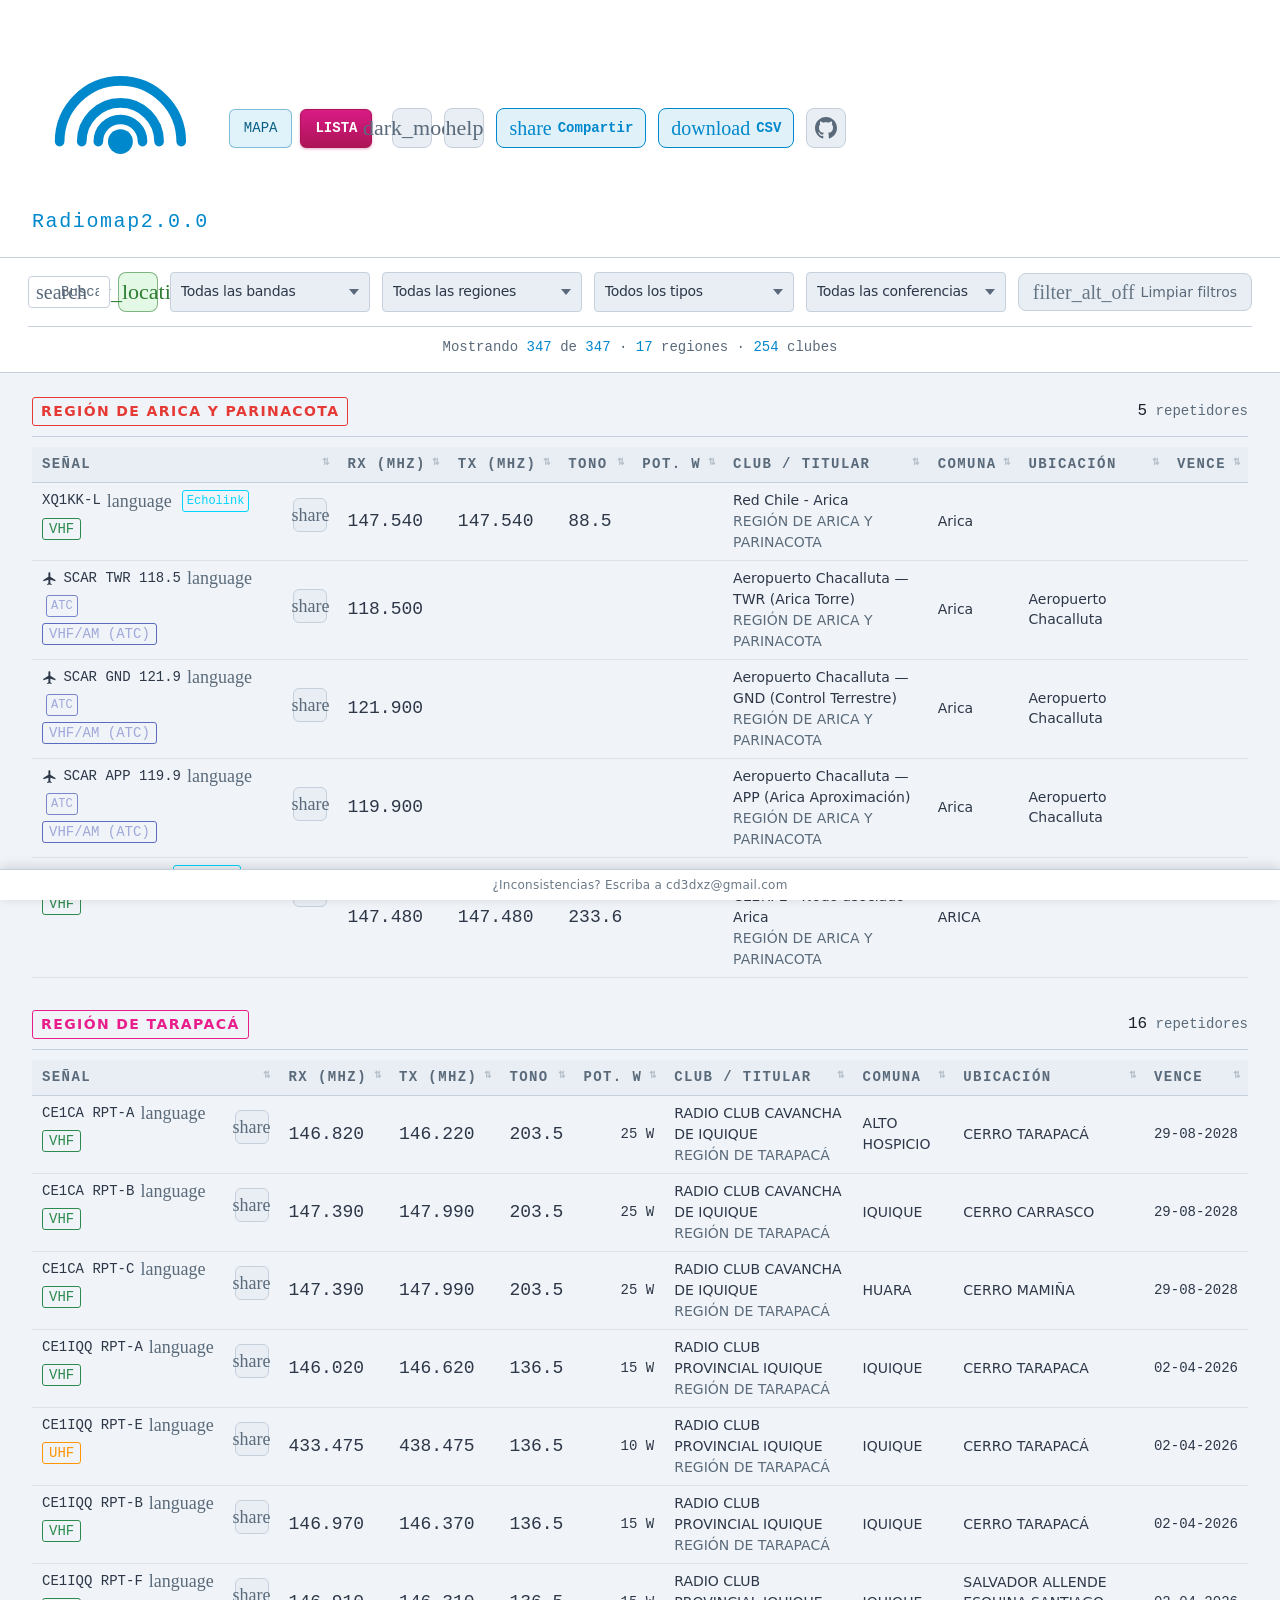
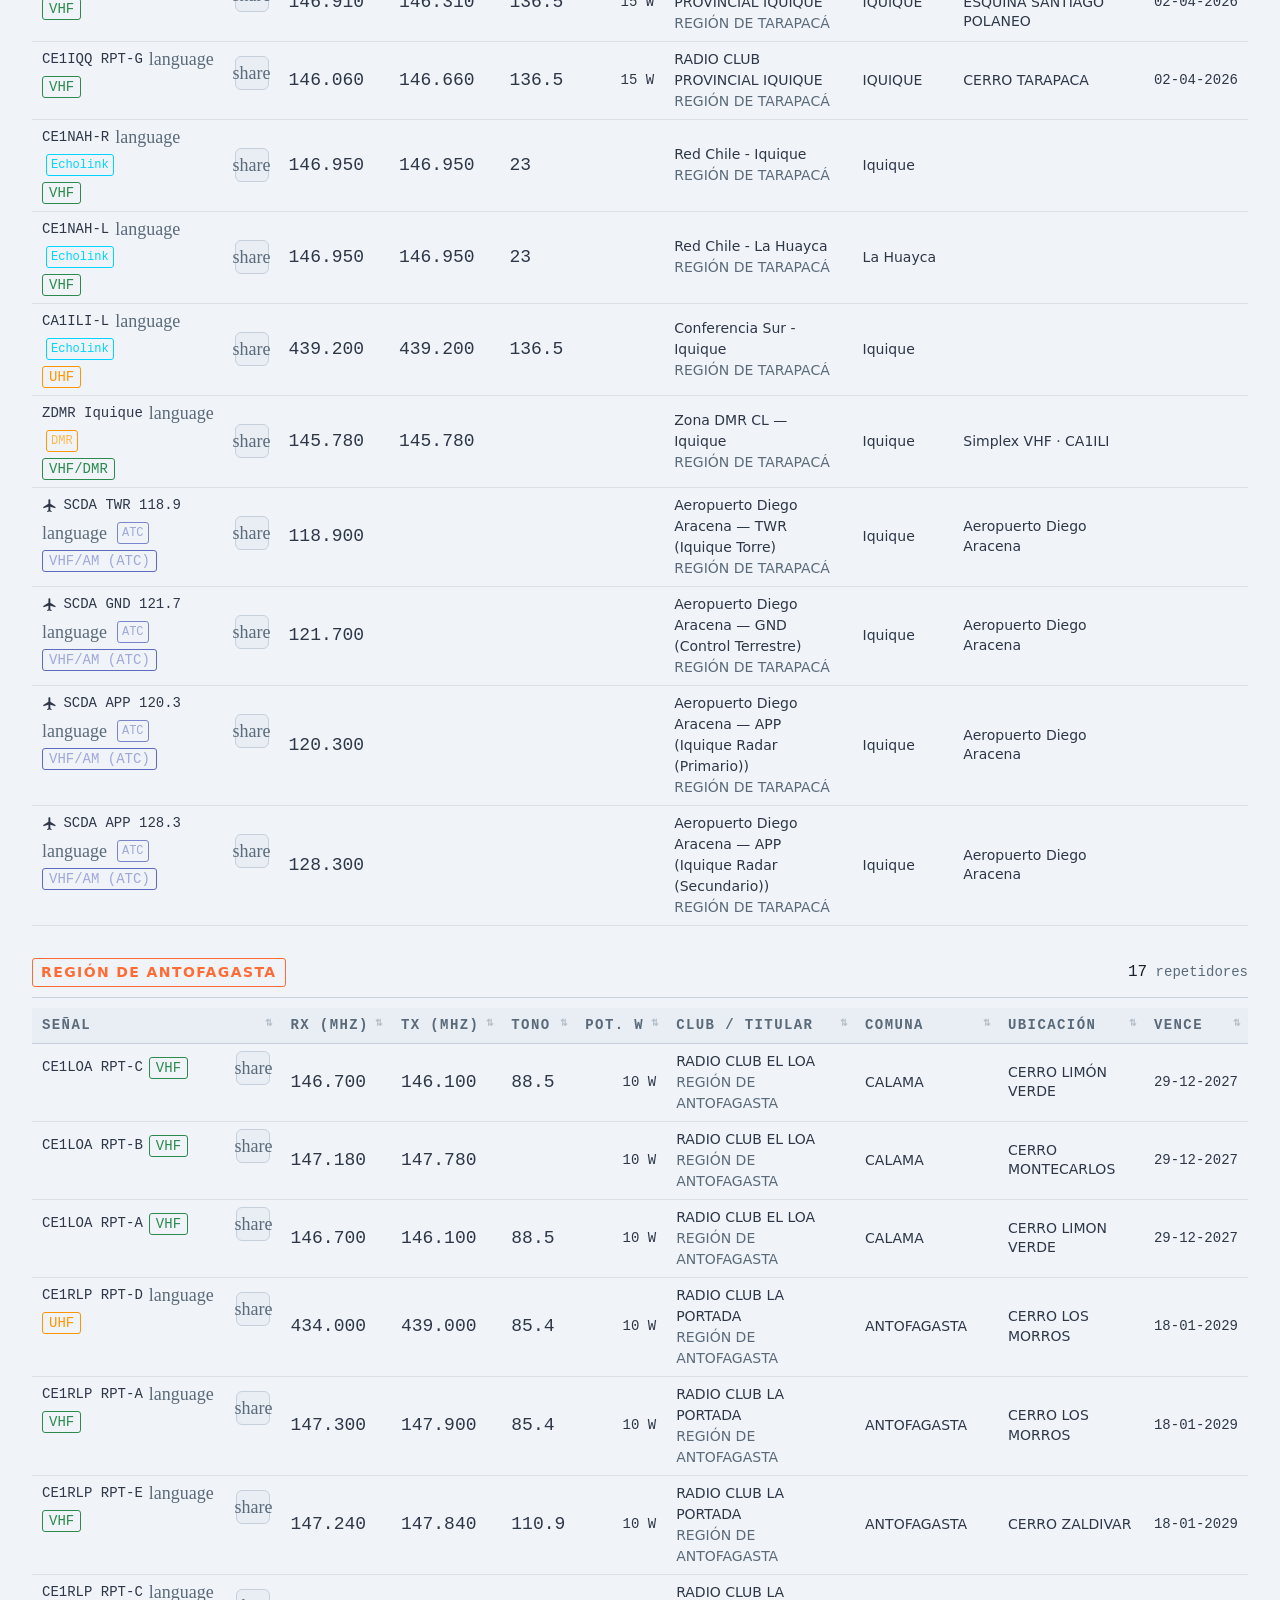
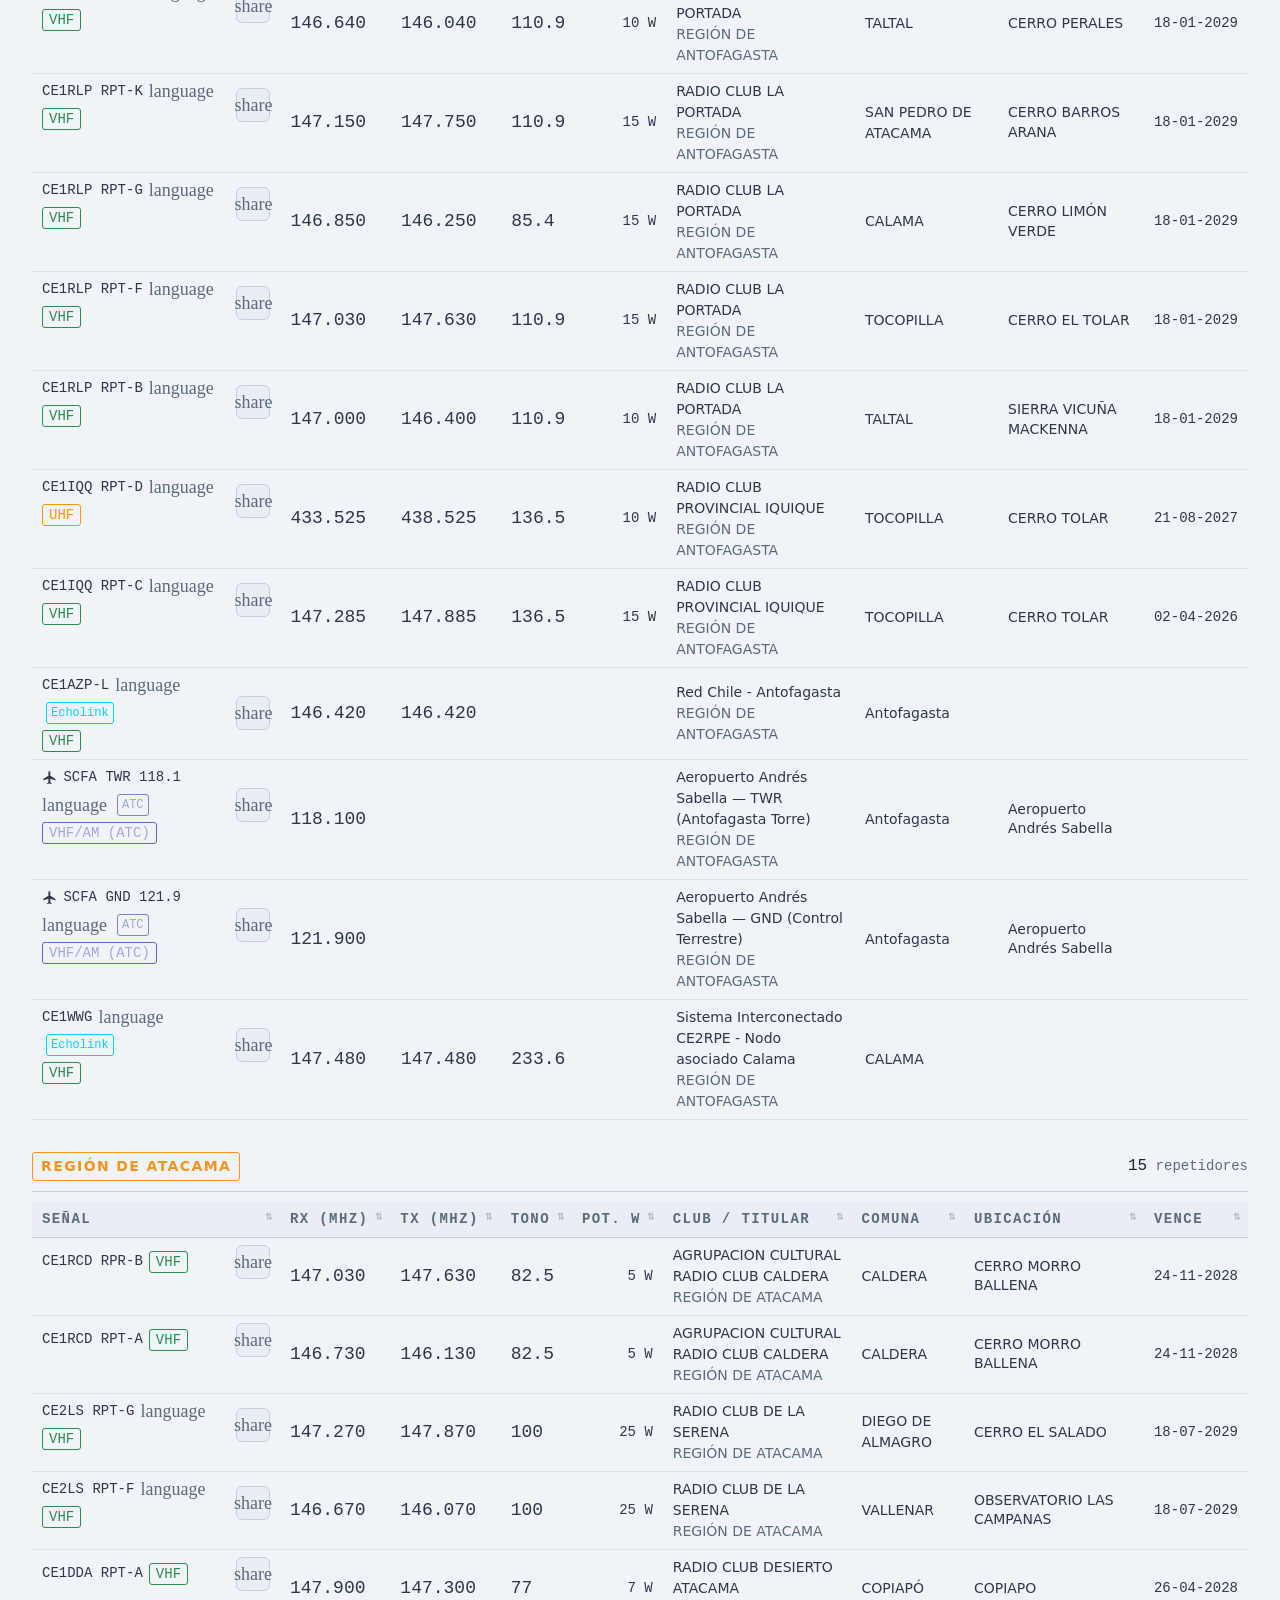
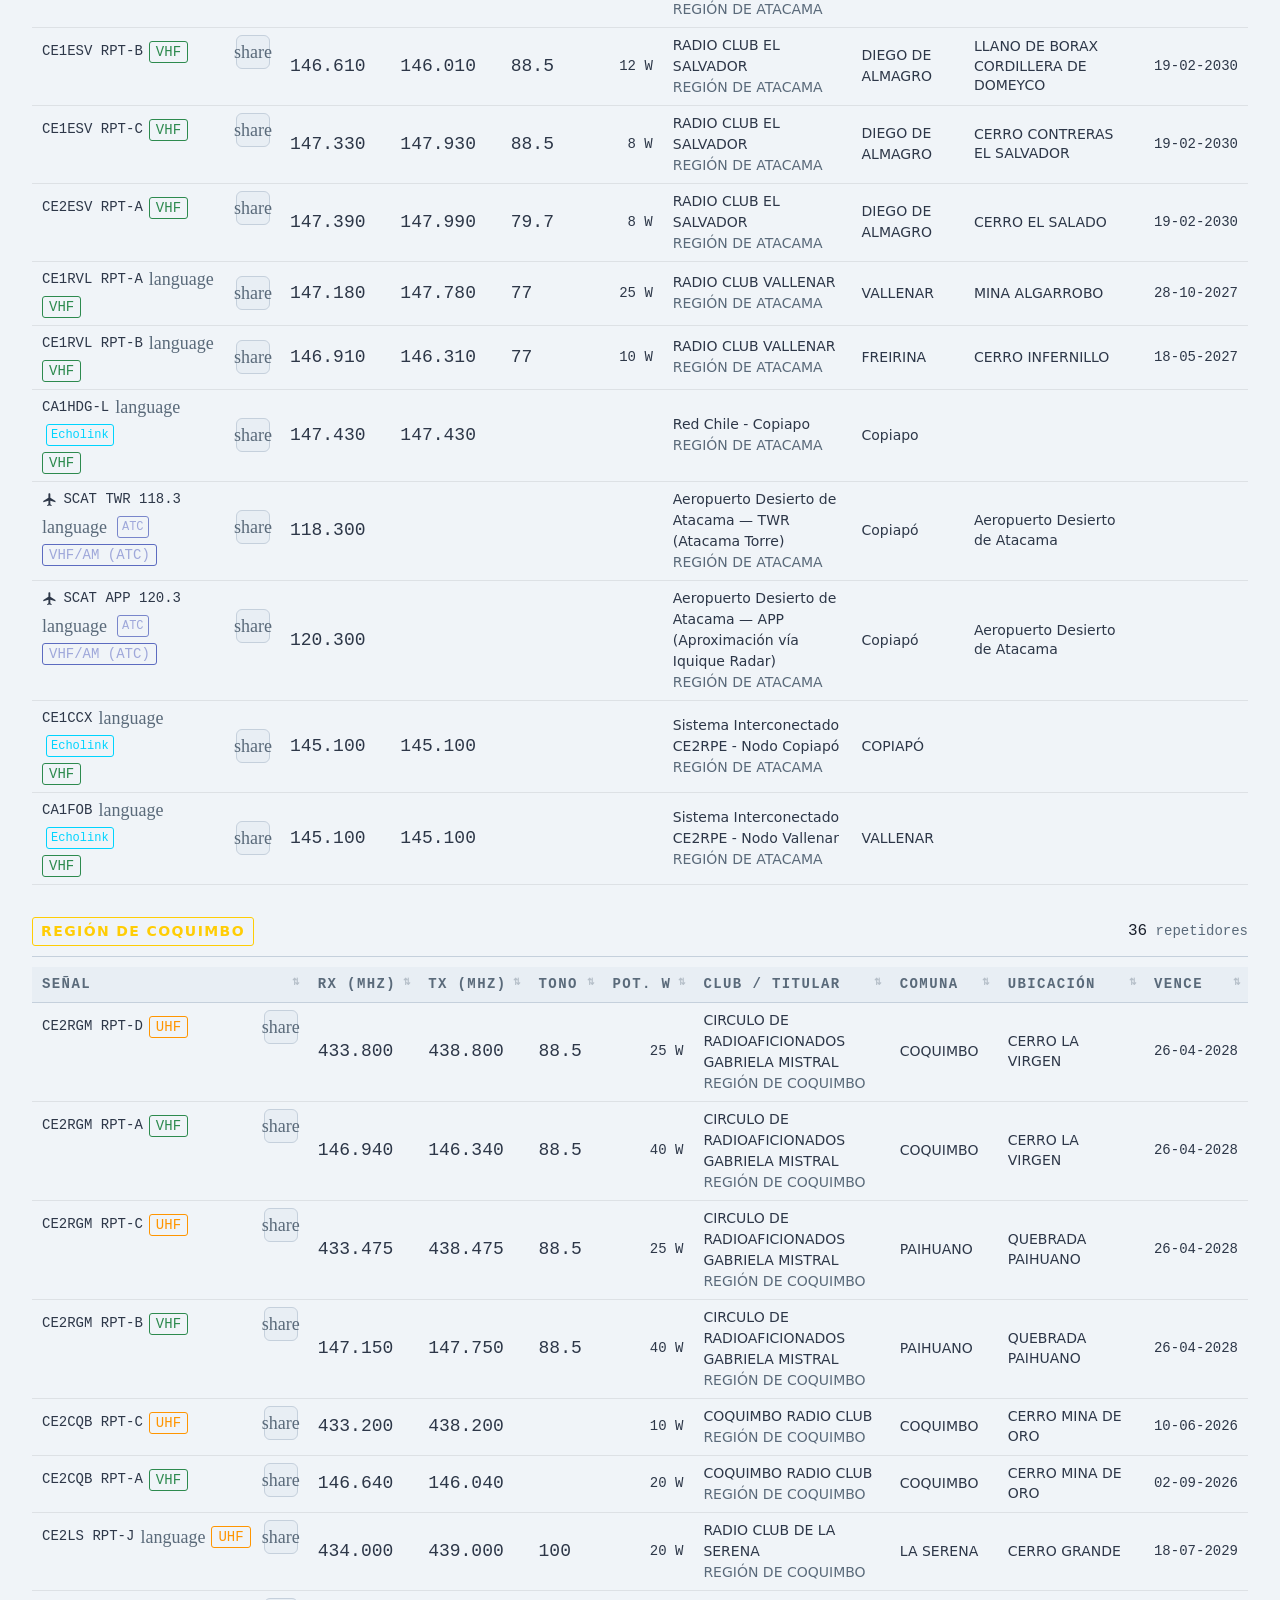
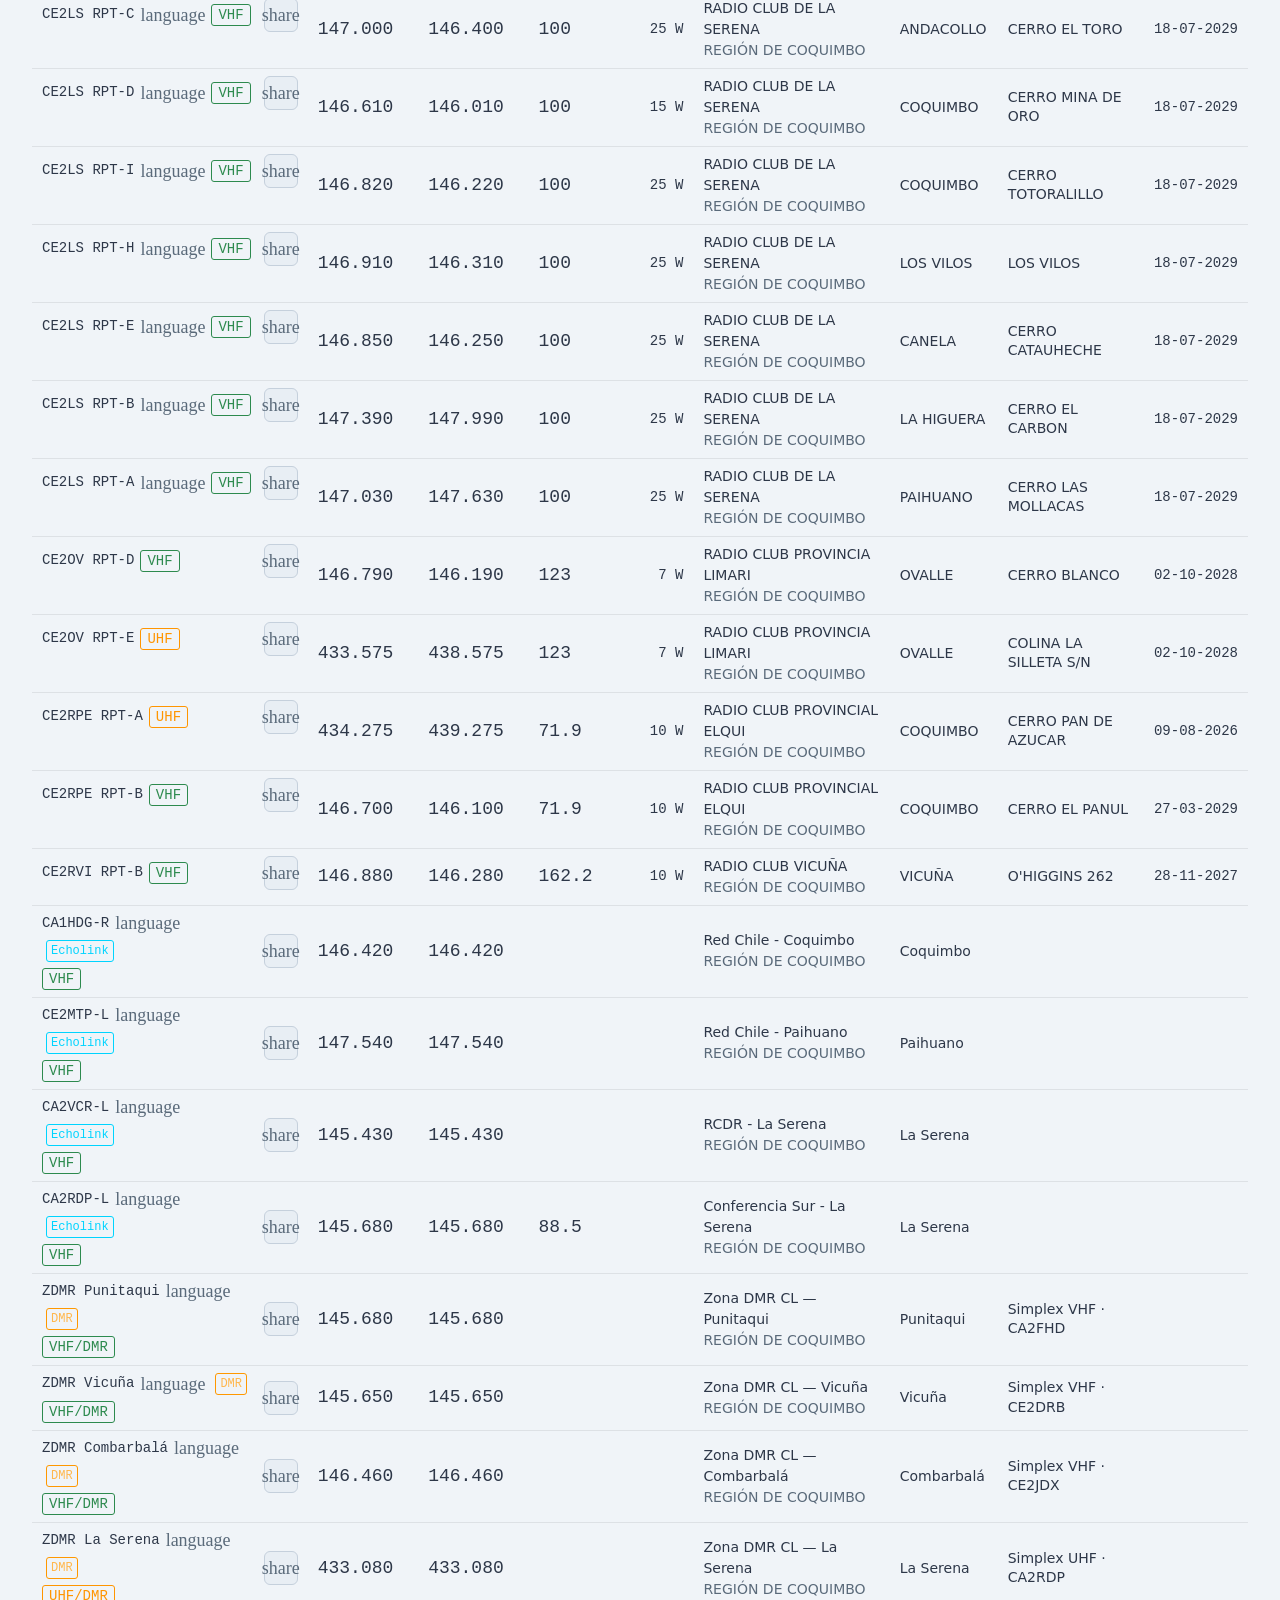
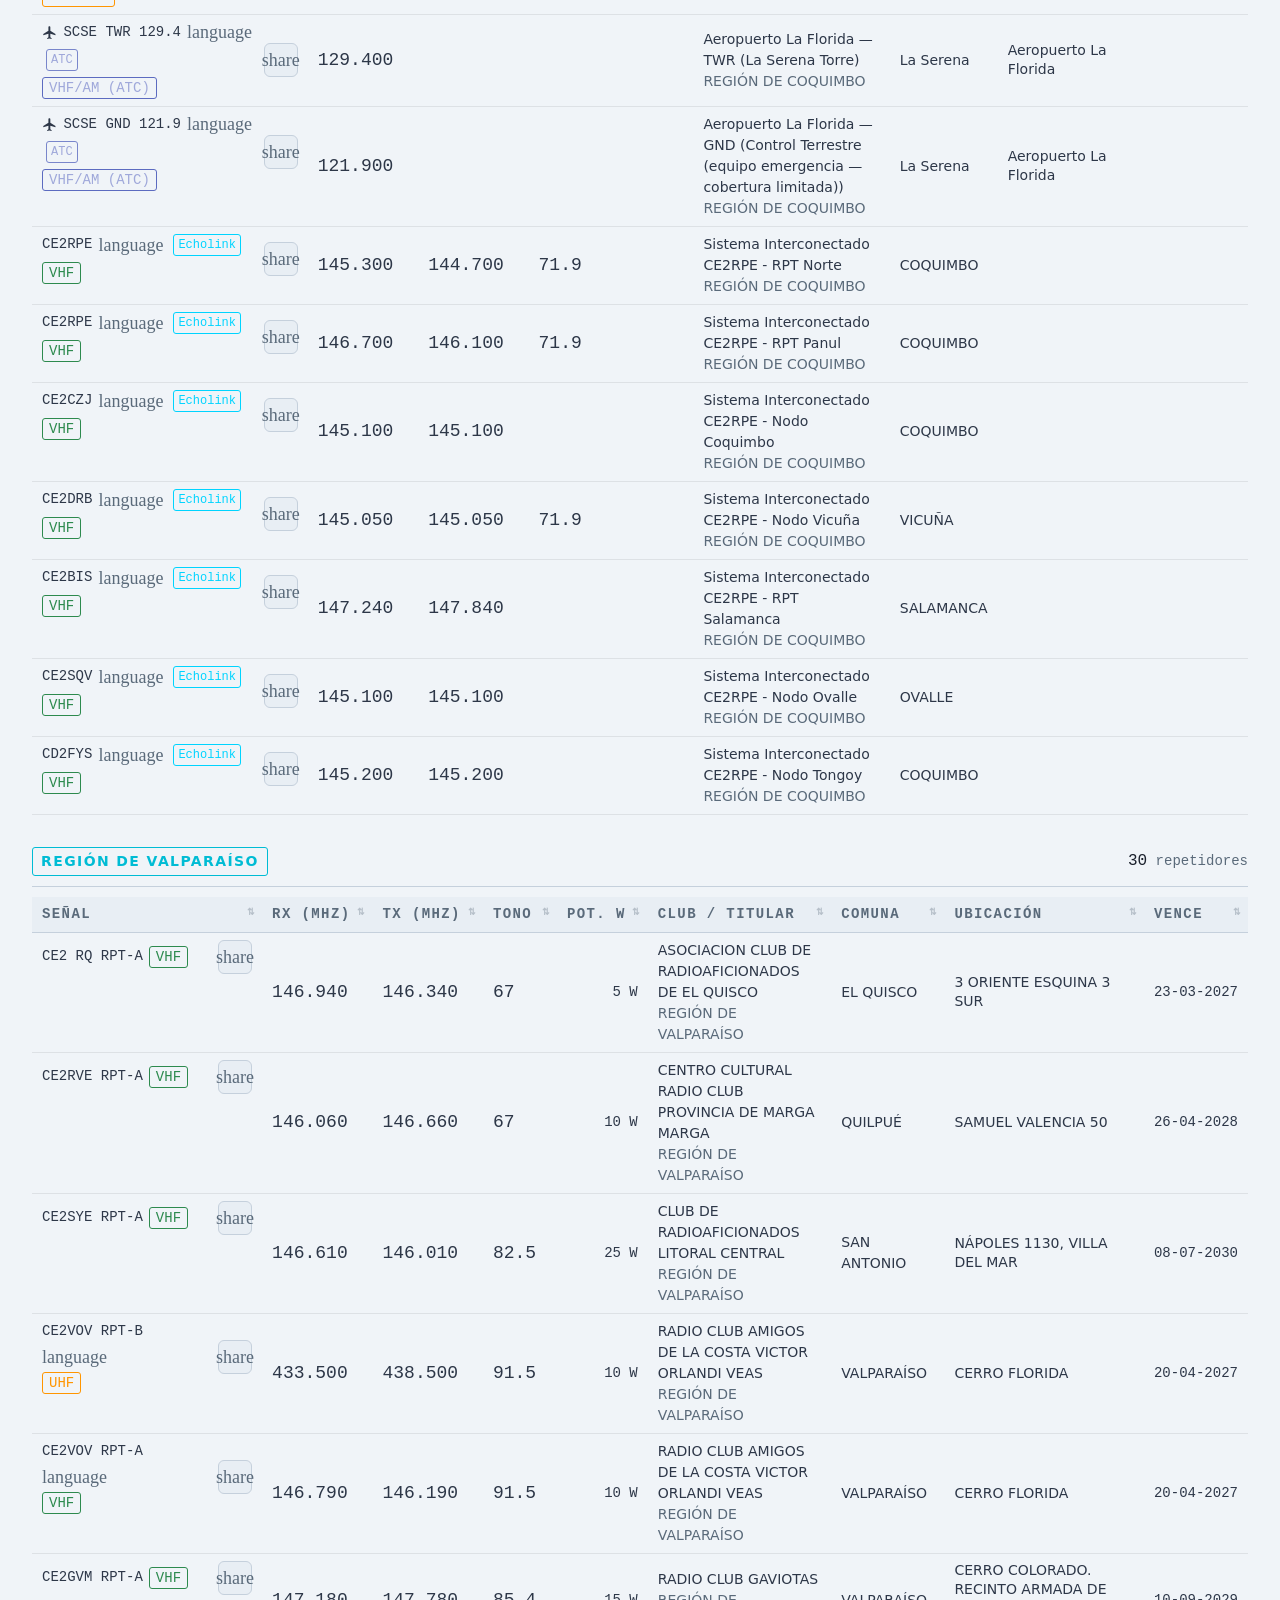
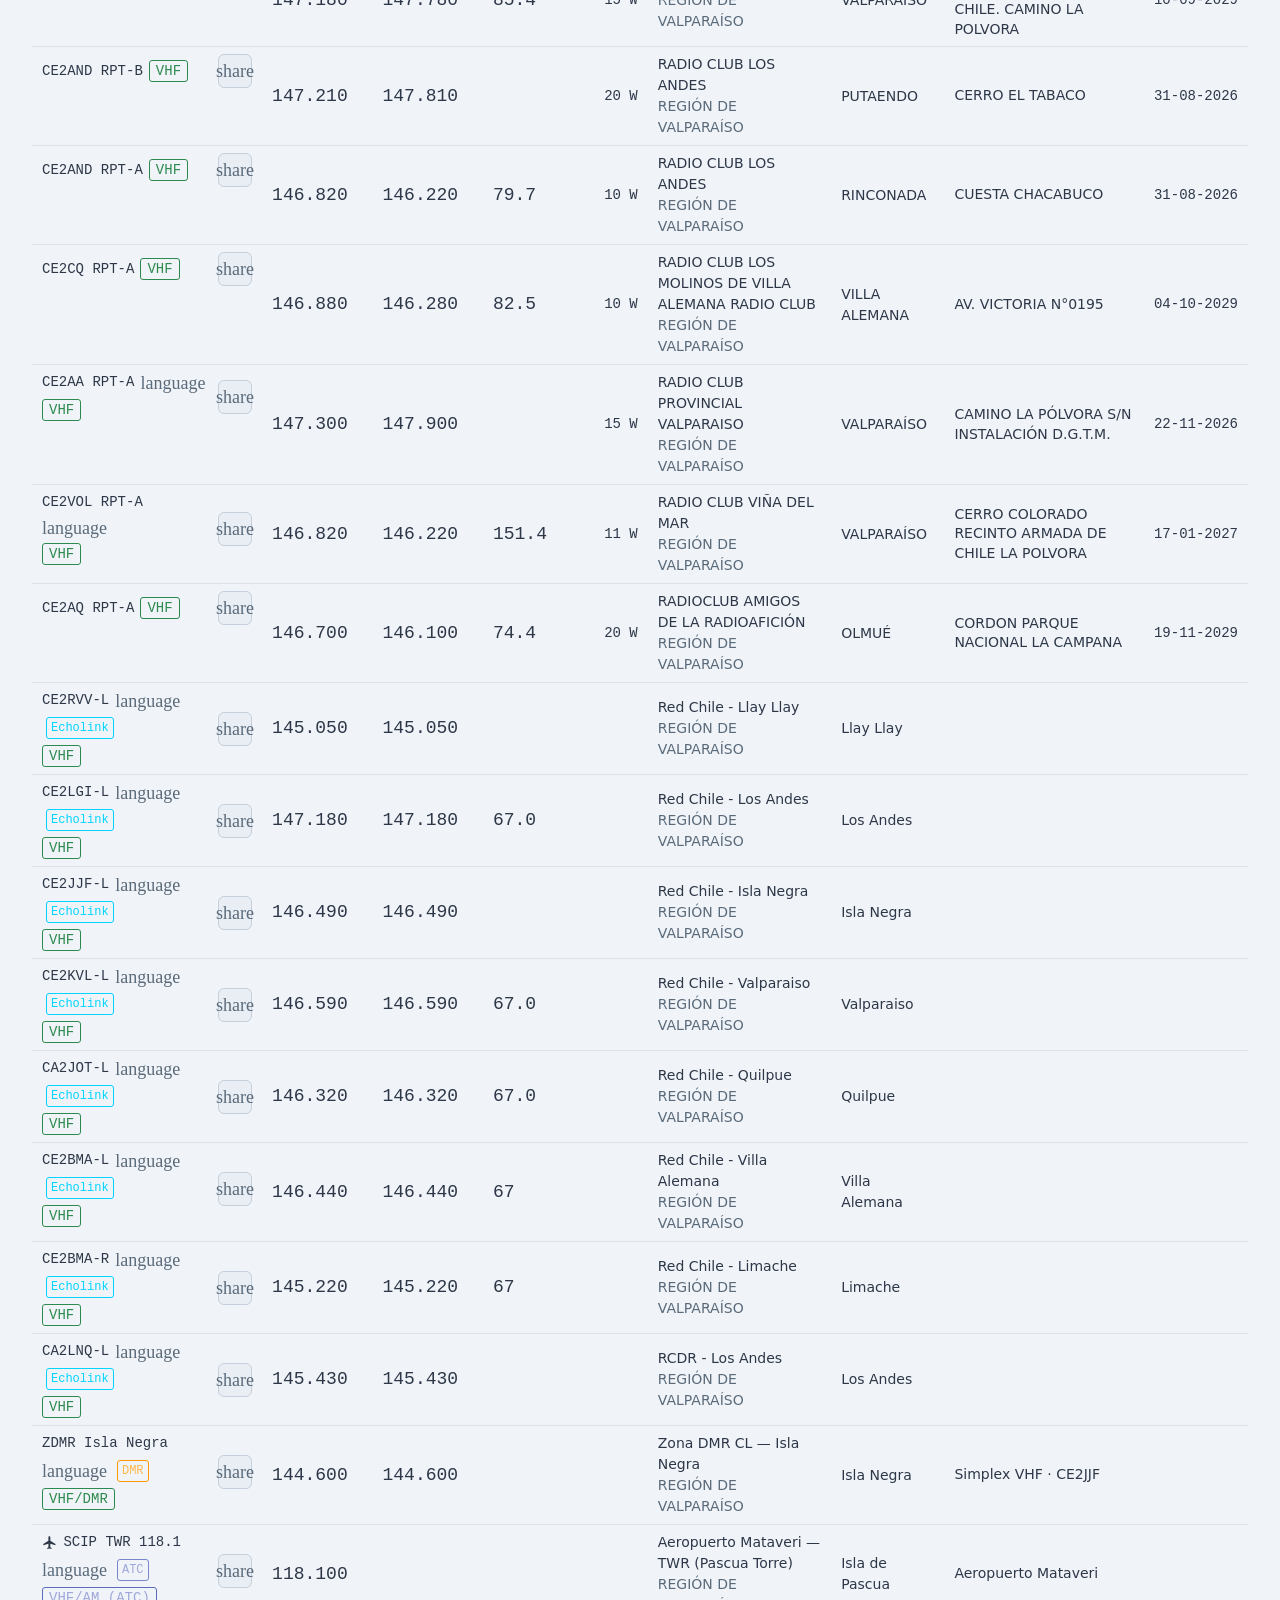
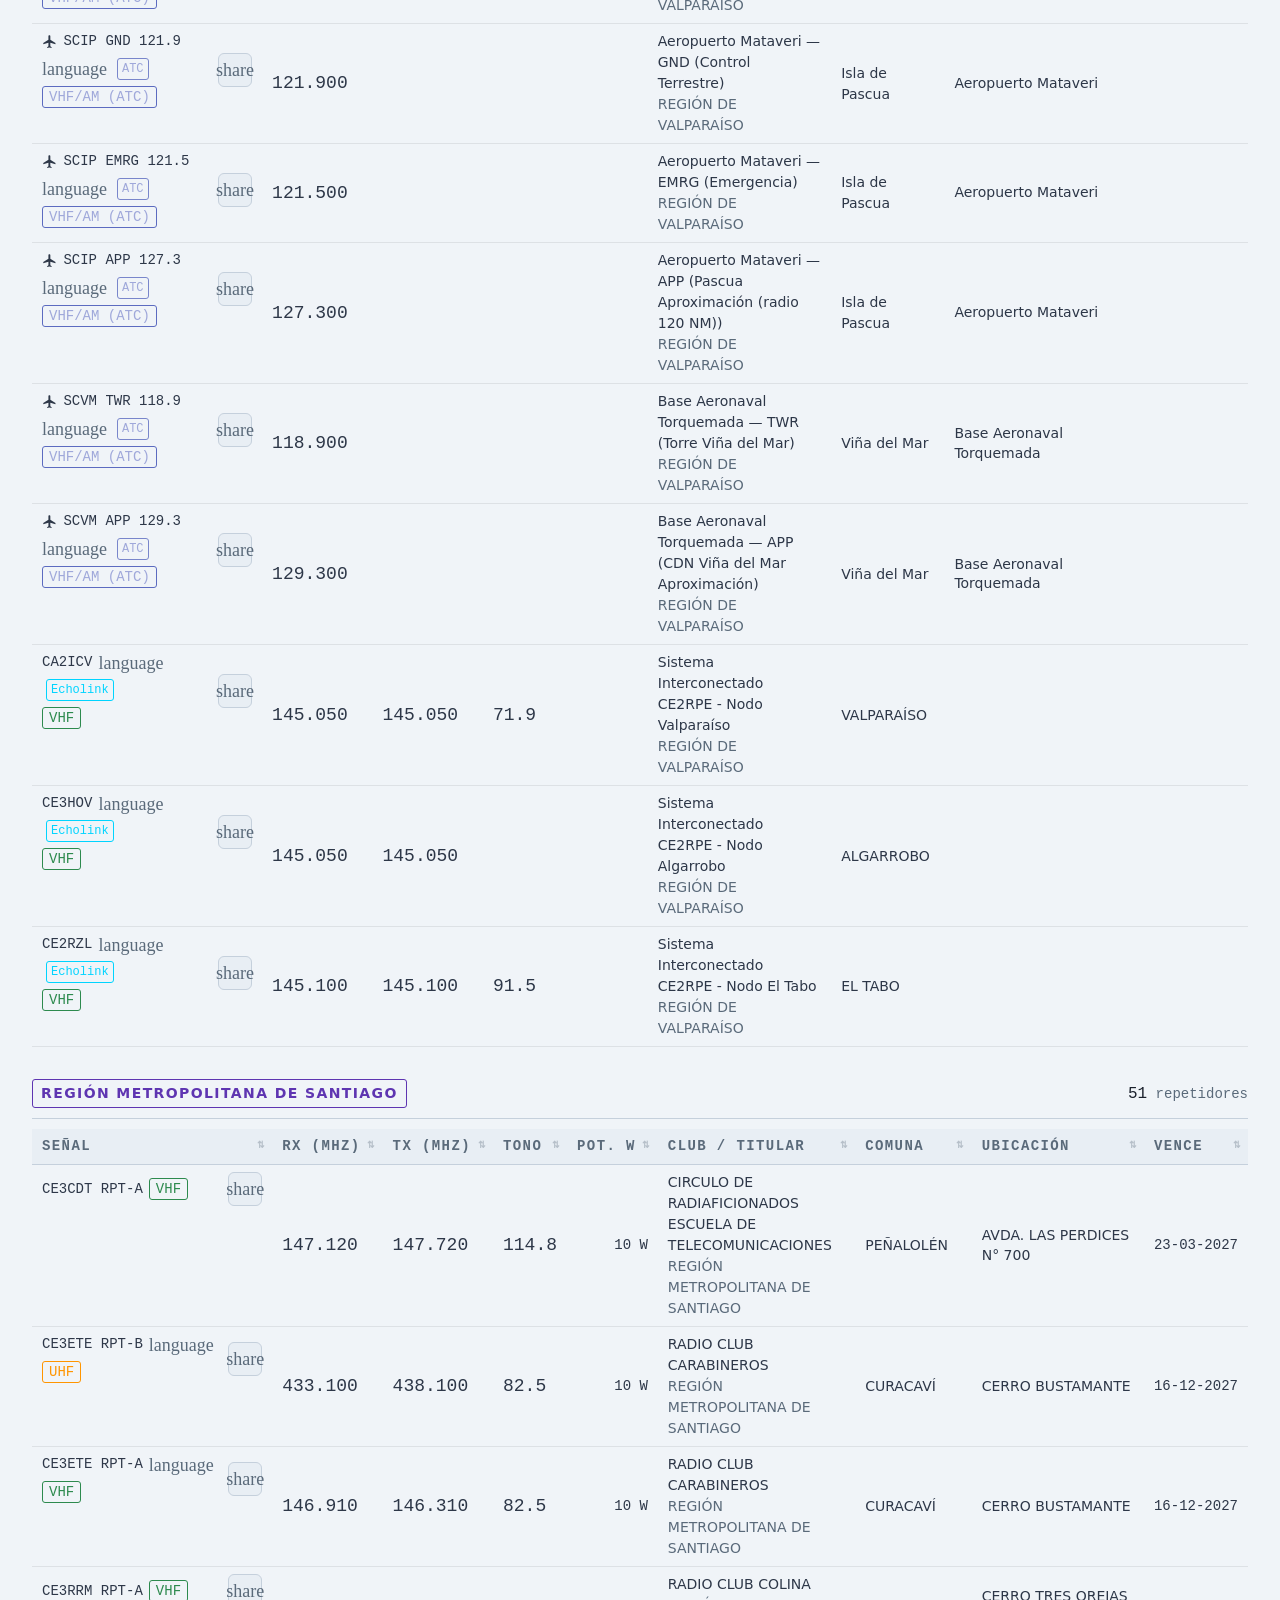
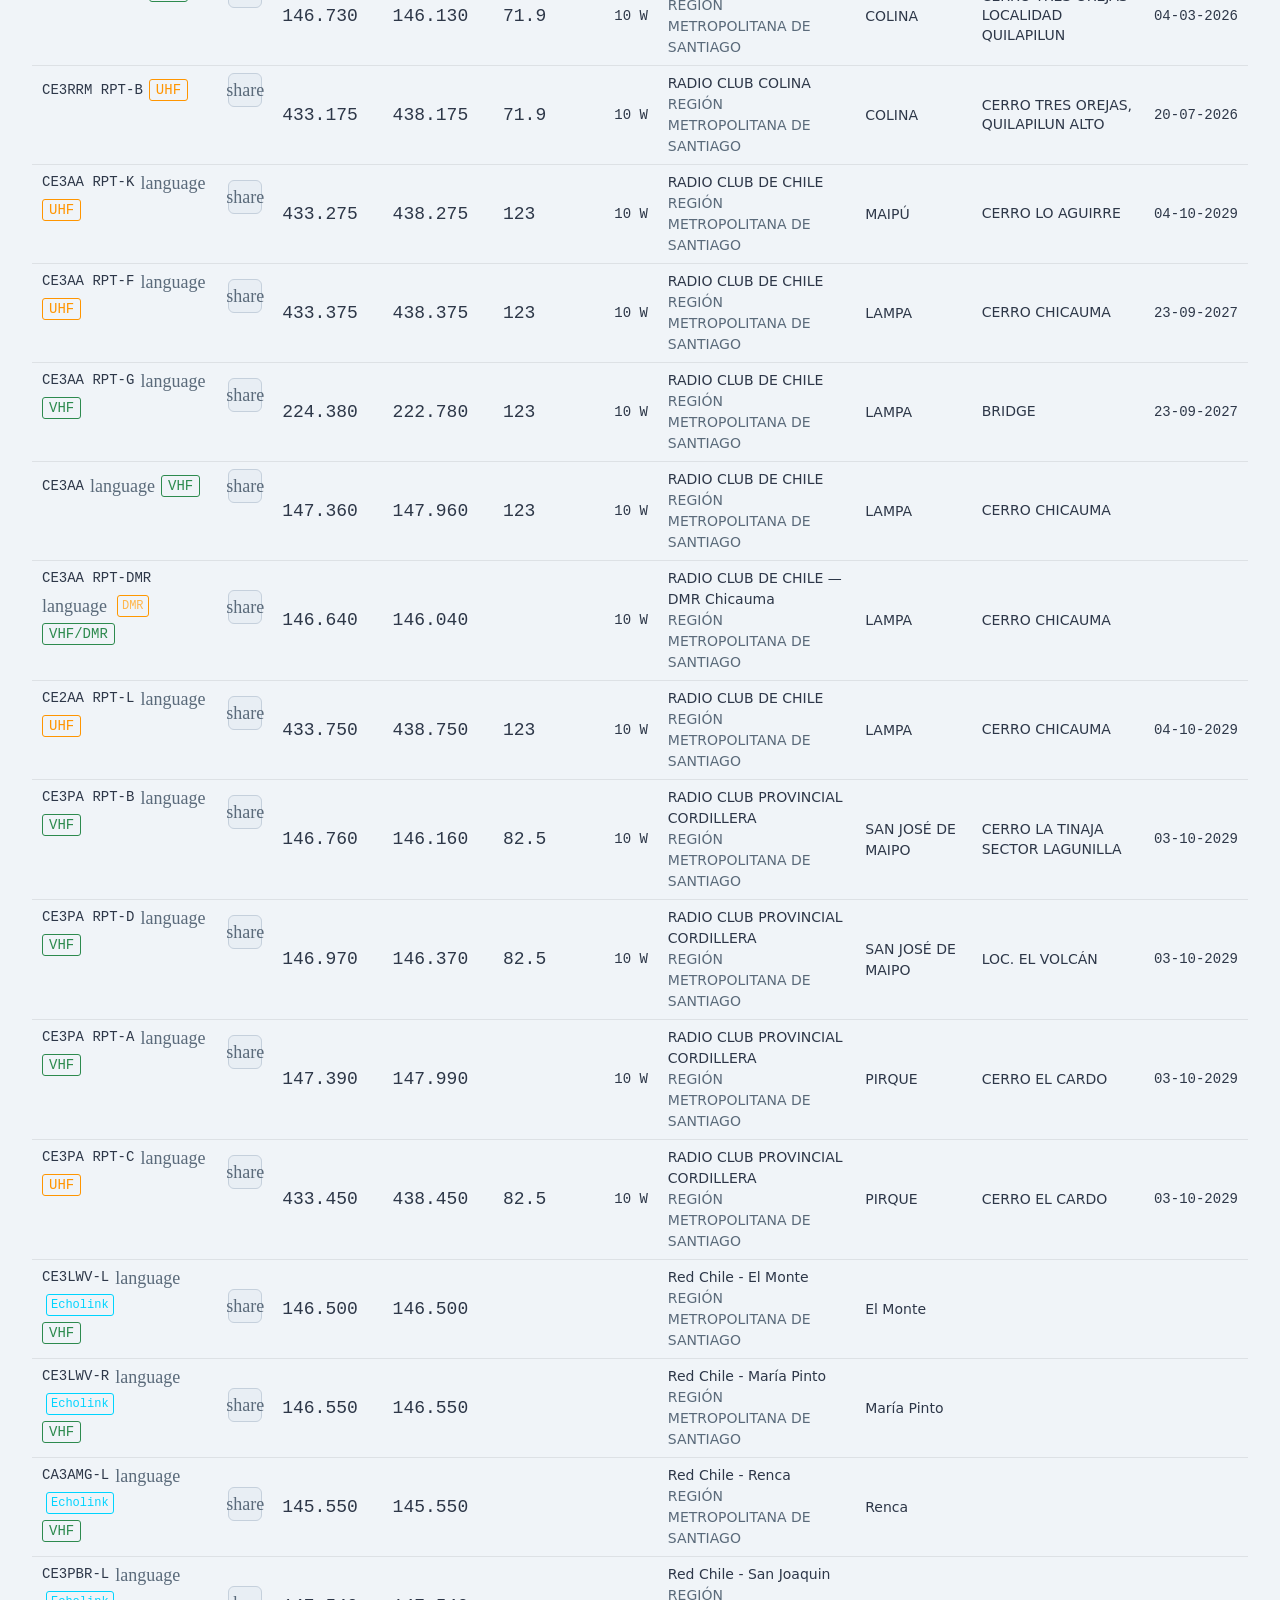
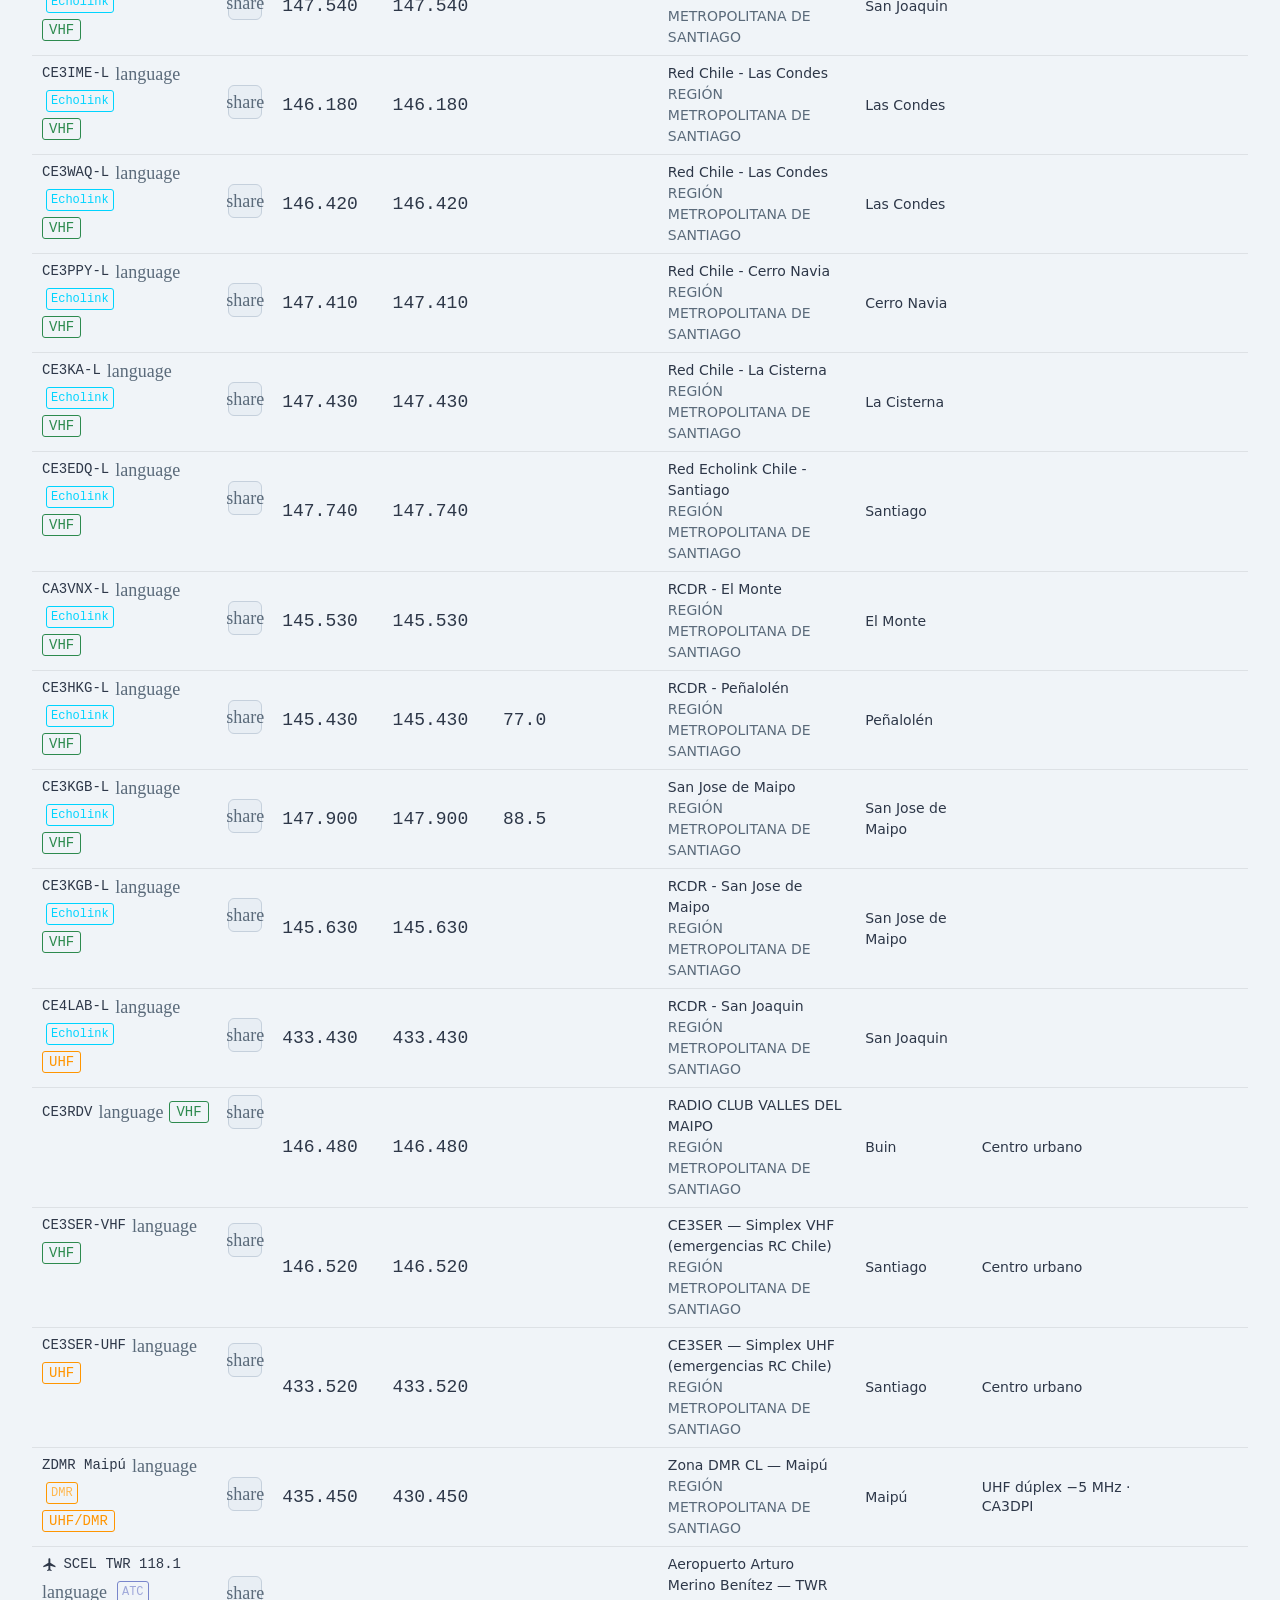
==== commit dcb466f4: "Merge pull request #2 from juantoledo/propagation-test fix(csp): allow Cloudflare Web Analytics scri" ====
--- a/lista.html
+++ b/lista.html
@@ -2,7 +2,7 @@
 <html lang="es" data-theme="dark">
 <head>
 <meta charset="UTF-8">
-<meta http-equiv="Content-Security-Policy" content="default-src 'self'; base-uri 'self'; object-src 'none'; script-src 'self' https://www.googletagmanager.com https://*.googletagmanager.com https://cdnjs.cloudflare.com 'unsafe-inline'; style-src 'self' https://fonts.googleapis.com https://cdnjs.cloudflare.com 'unsafe-inline'; img-src 'self' data: blob: https:; font-src 'self' https://fonts.gstatic.com data:; connect-src 'self' https://*.google-analytics.com https://*.analytics.google.com https://*.googletagmanager.com https://stats.g.doubleclick.net https://www.google.com https://google.com https://cdnjs.cloudflare.com; frame-src https://www.googletagmanager.com; upgrade-insecure-requests">
+<meta http-equiv="Content-Security-Policy" content="default-src 'self'; base-uri 'self'; object-src 'none'; script-src 'self' https://www.googletagmanager.com https://*.googletagmanager.com https://cdnjs.cloudflare.com https://static.cloudflareinsights.com 'unsafe-inline'; style-src 'self' https://fonts.googleapis.com https://cdnjs.cloudflare.com 'unsafe-inline'; img-src 'self' data: blob: https:; font-src 'self' https://fonts.gstatic.com data:; connect-src 'self' https://*.google-analytics.com https://*.analytics.google.com https://*.googletagmanager.com https://stats.g.doubleclick.net https://www.google.com https://google.com https://cdnjs.cloudflare.com https://cloudflareinsights.com; frame-src https://www.googletagmanager.com; upgrade-insecure-requests">
 <meta name="referrer" content="strict-origin-when-cross-origin">
 <!-- Google tag (gtag.js) -->
 <script async src="https://www.googletagmanager.com/gtag/js?id=G-96T9SZM607"></script>
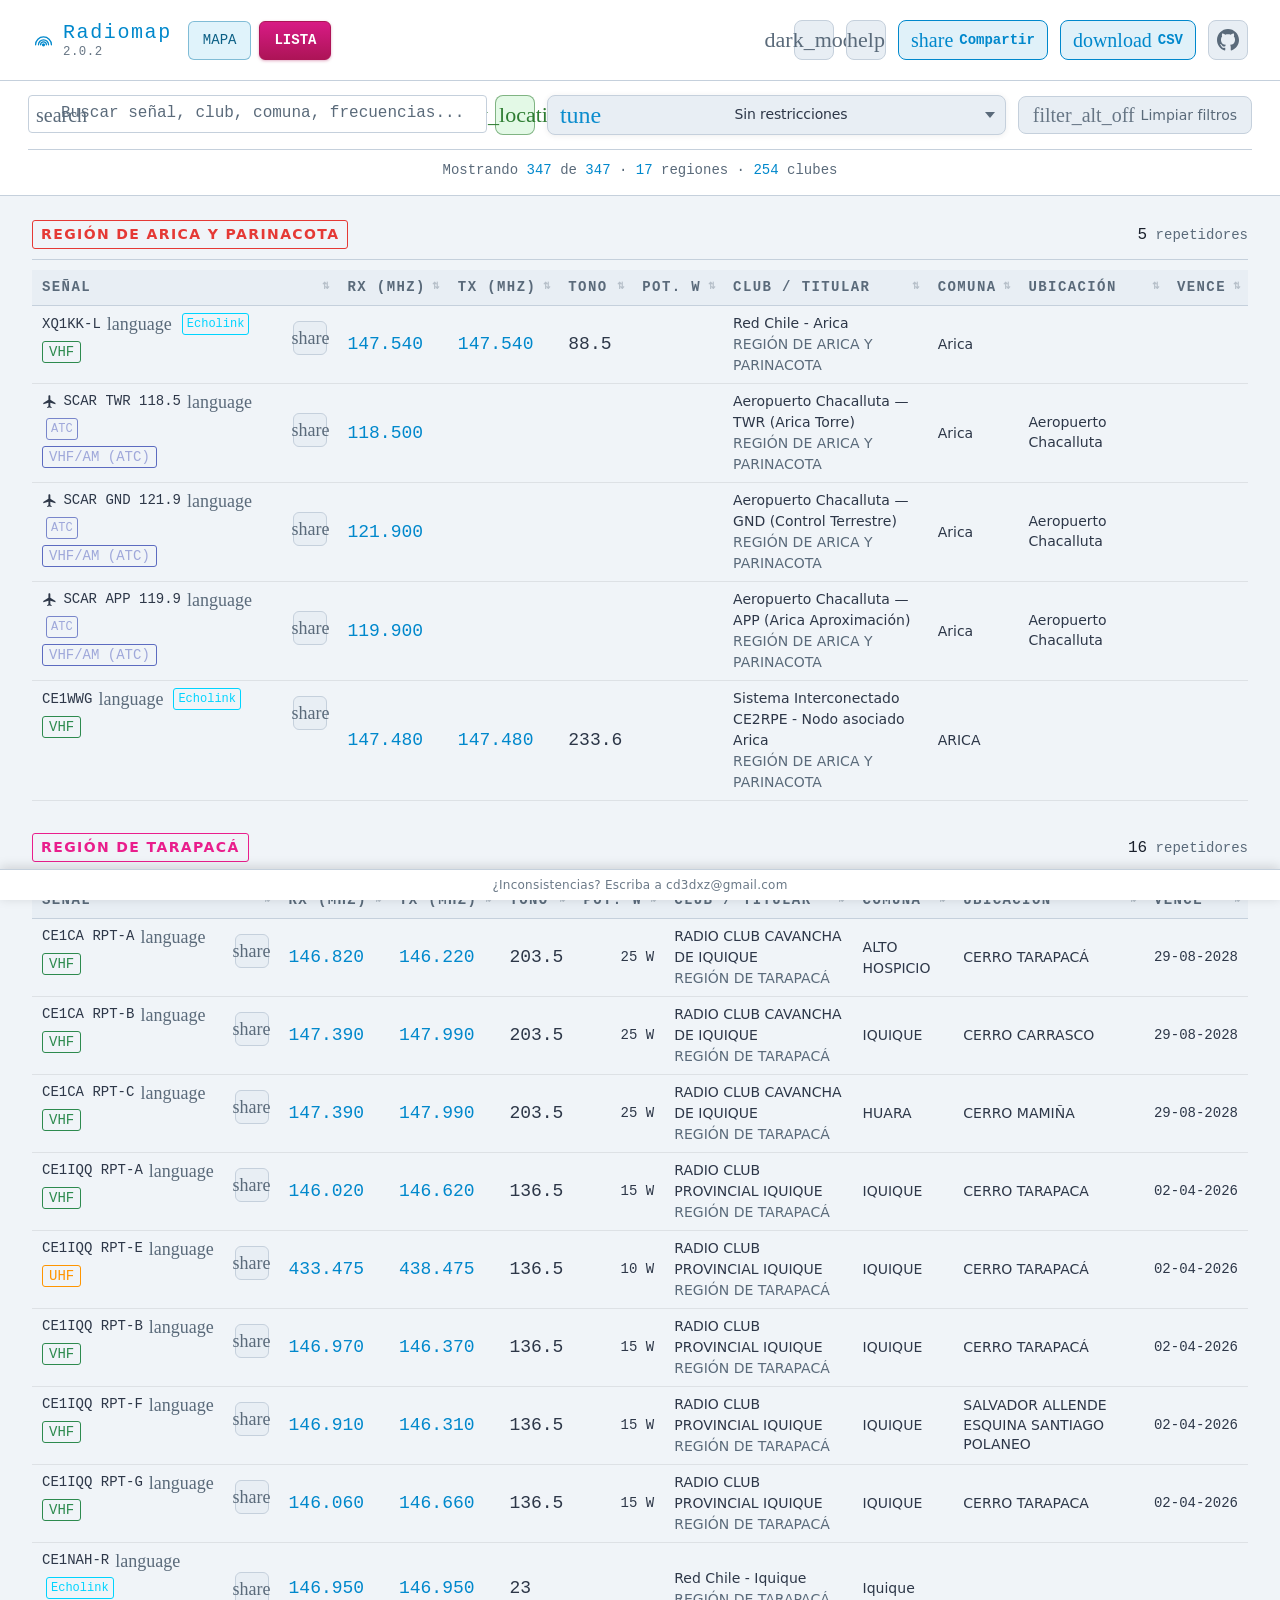
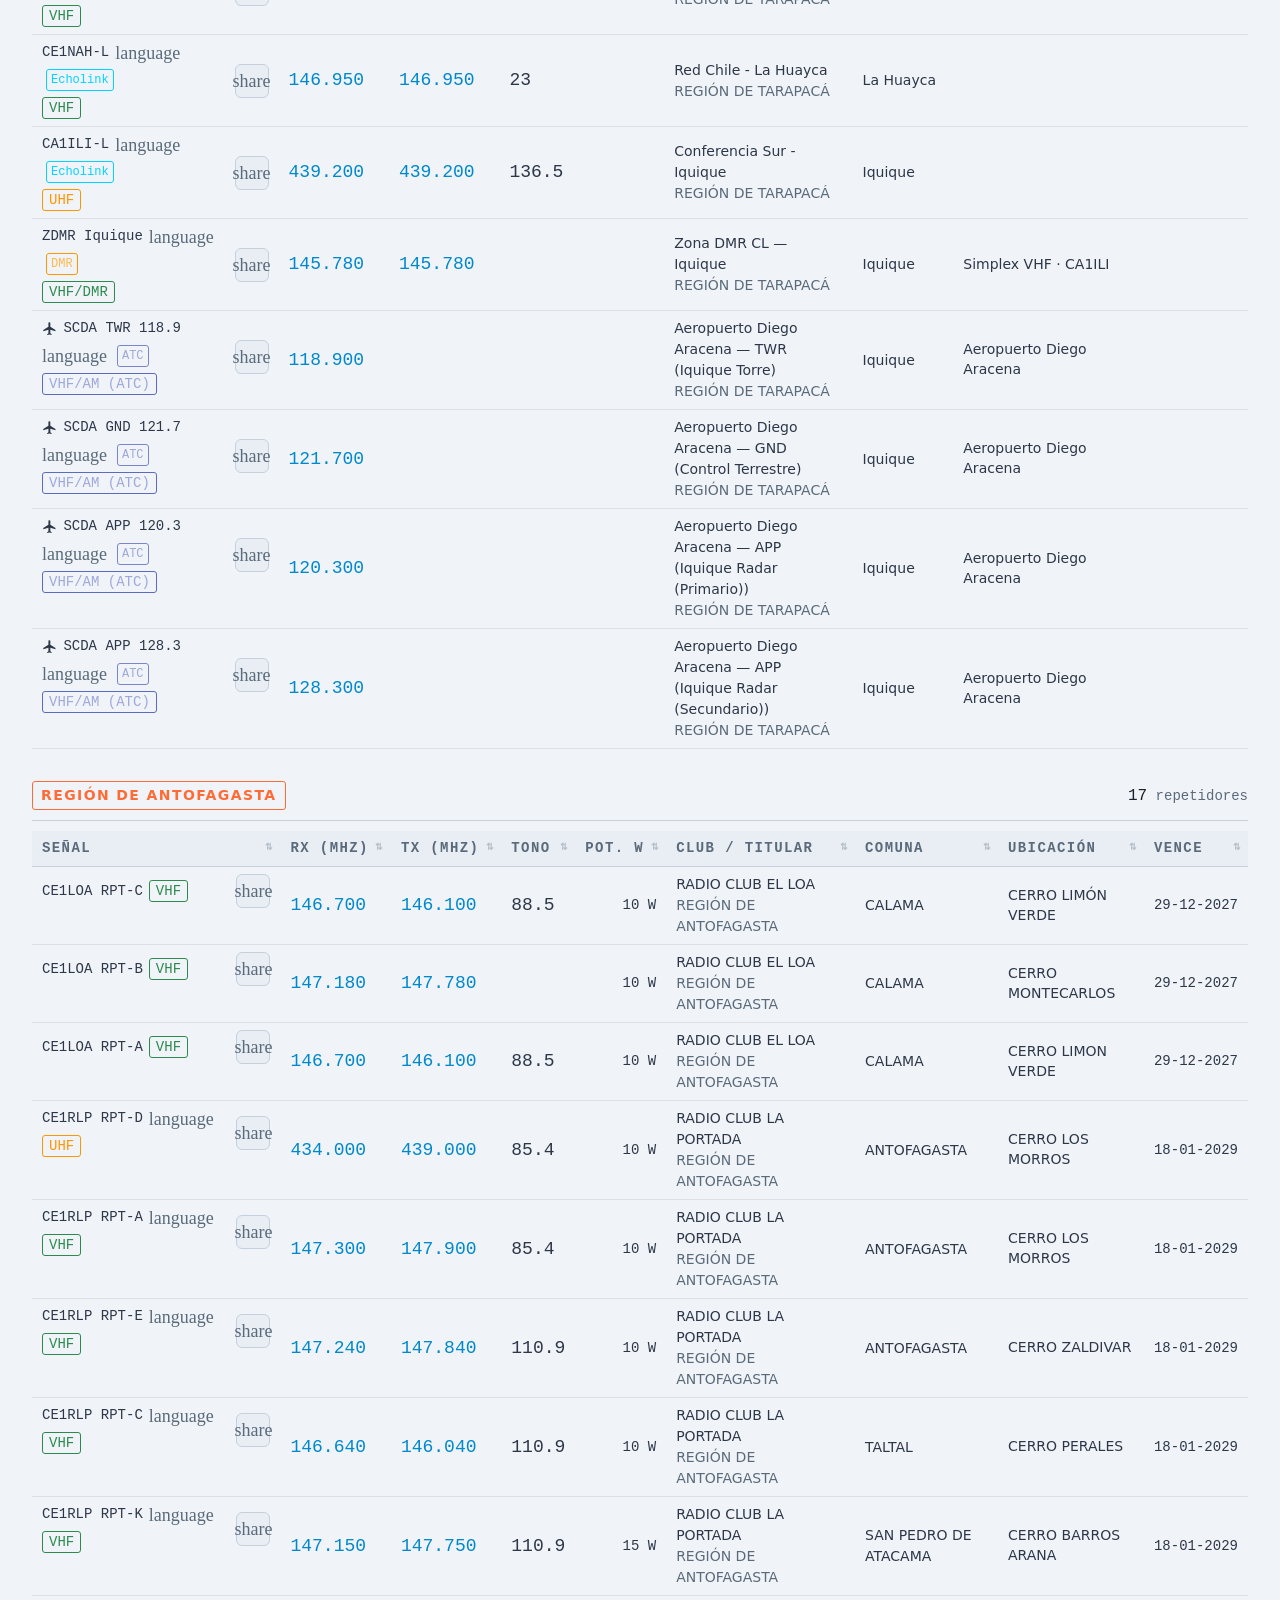
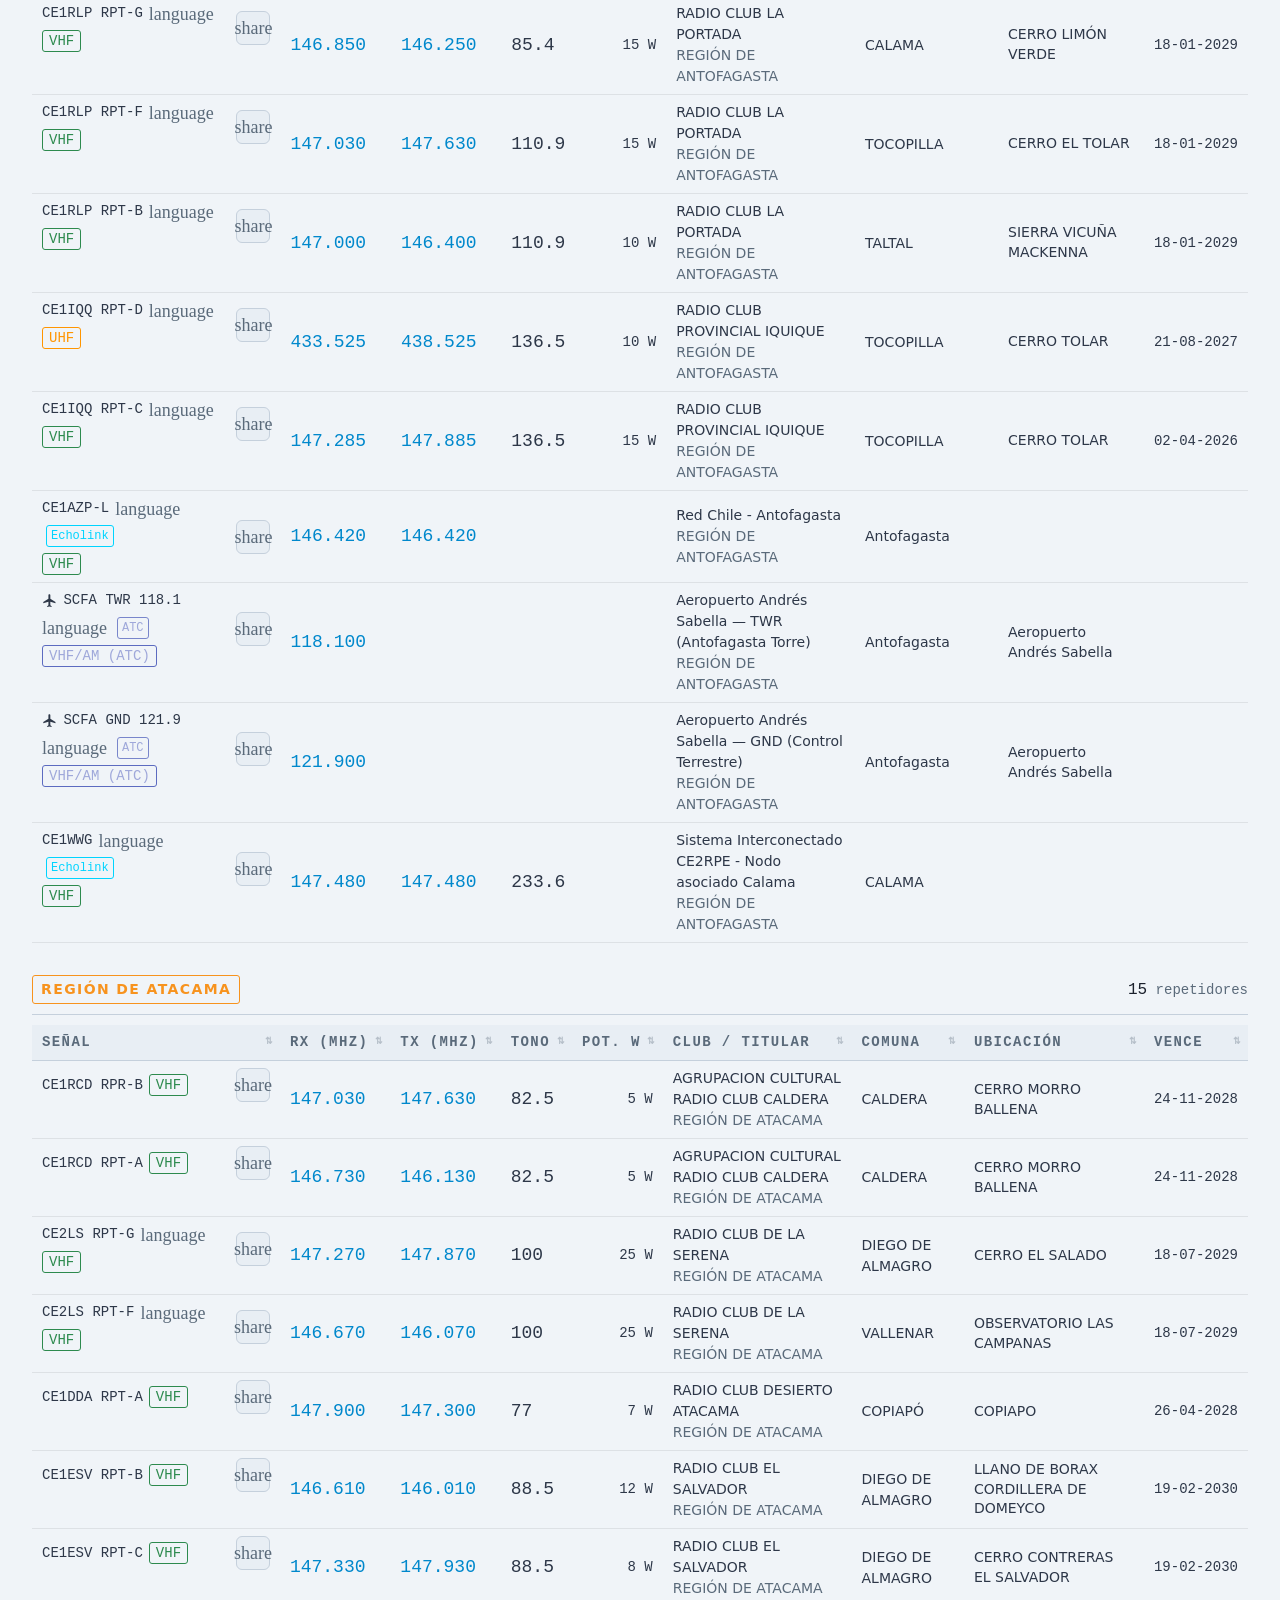
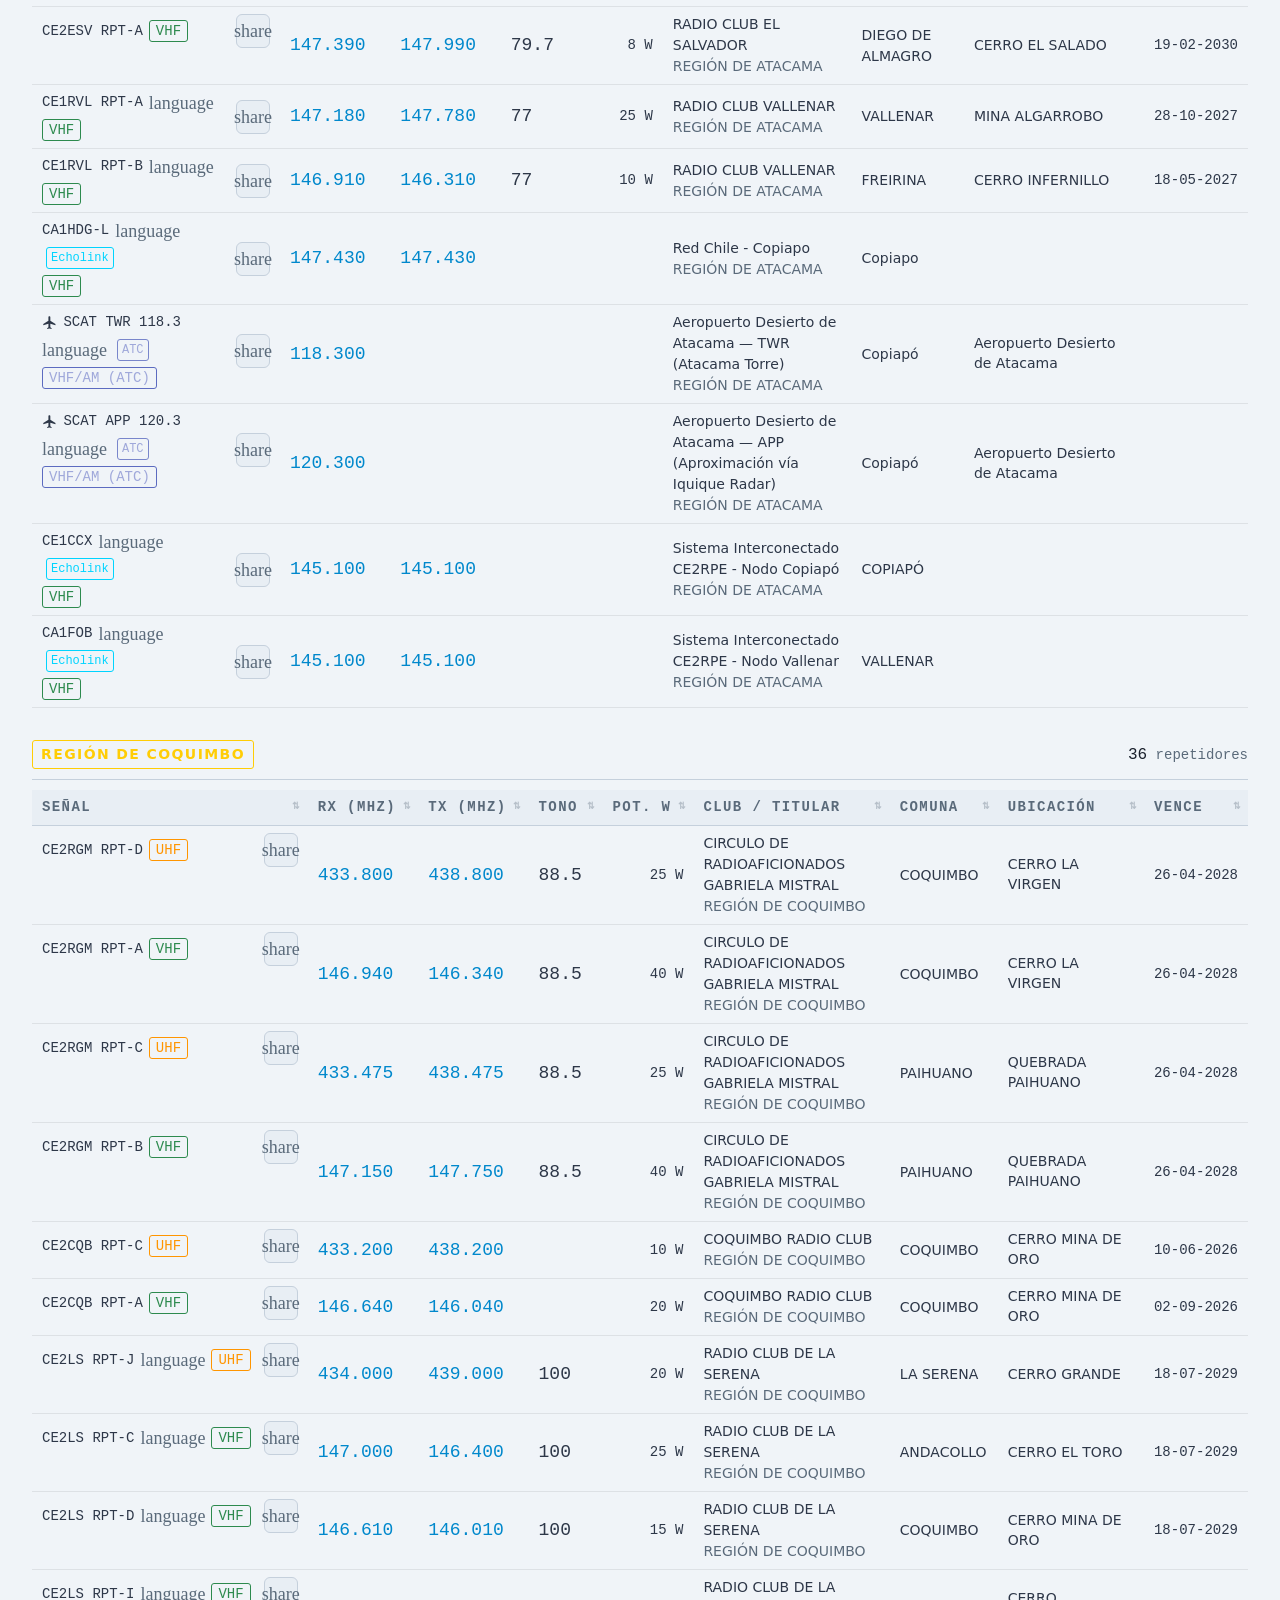
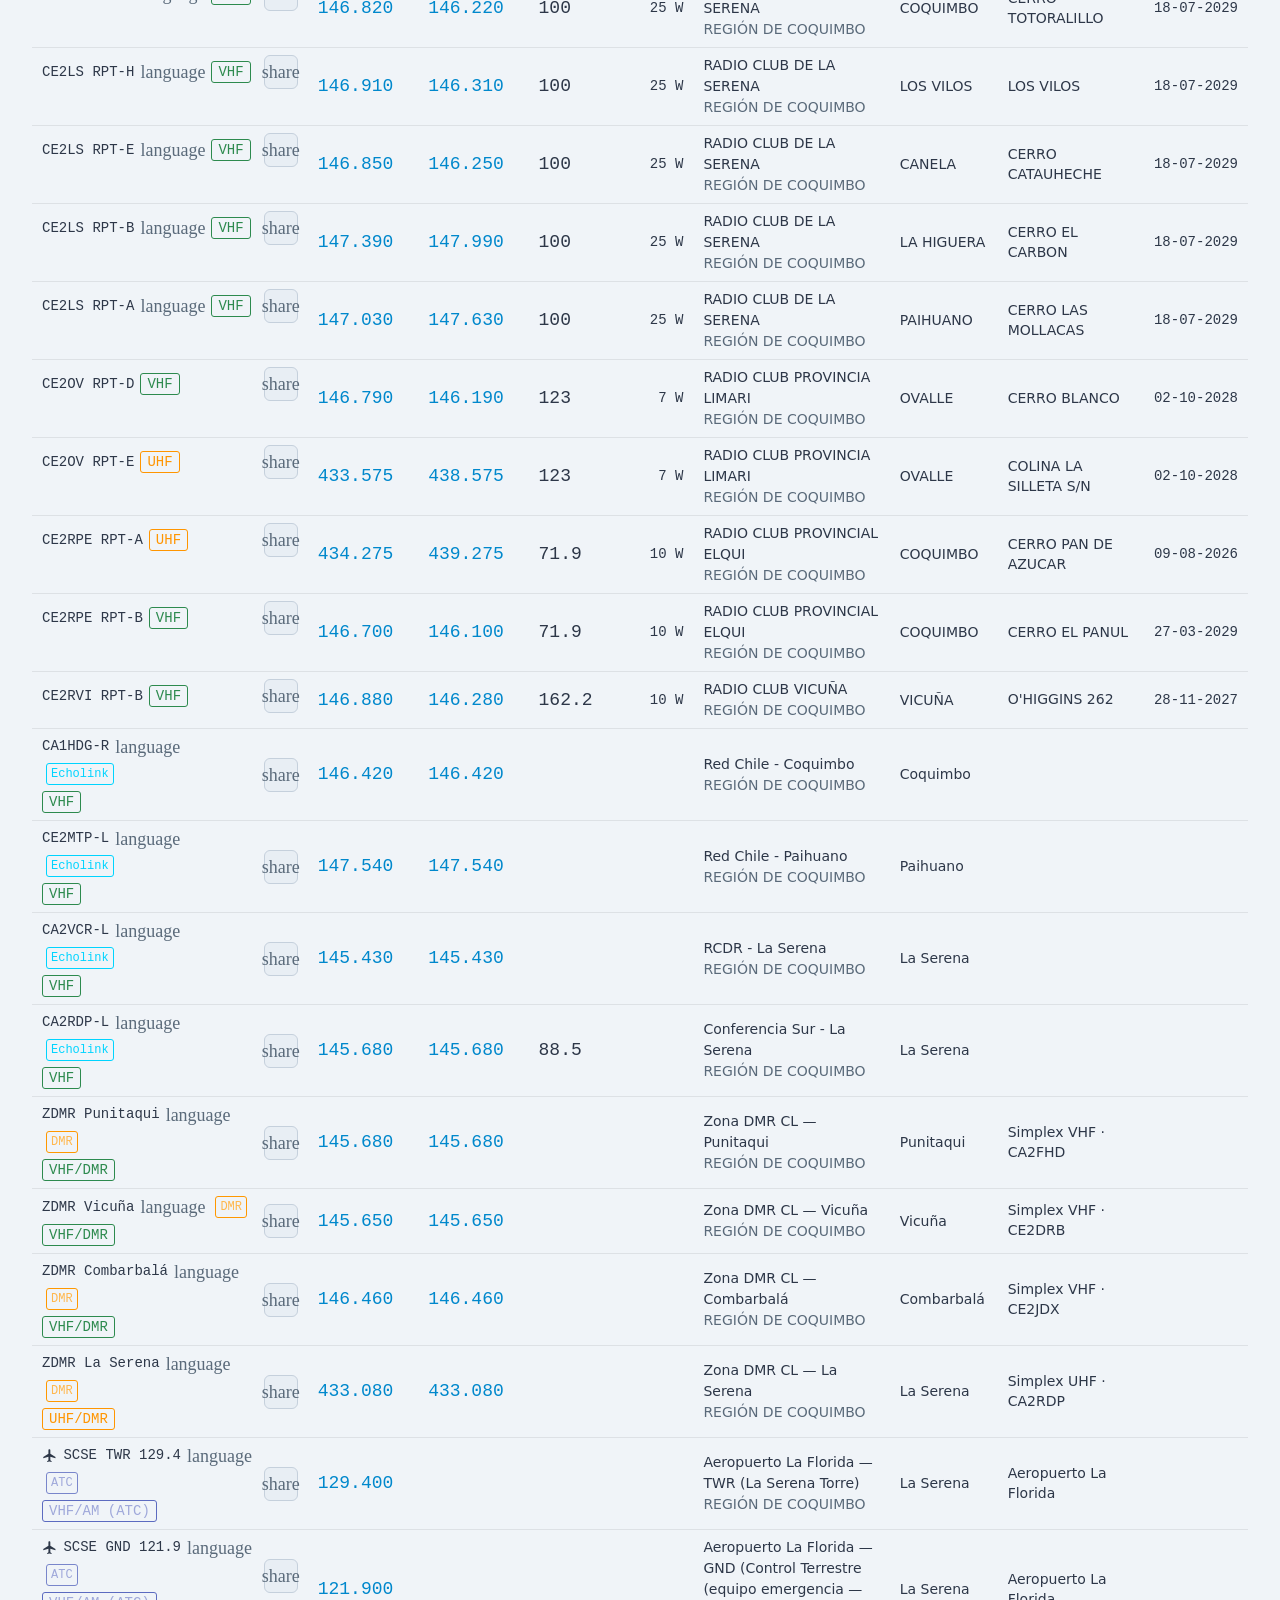
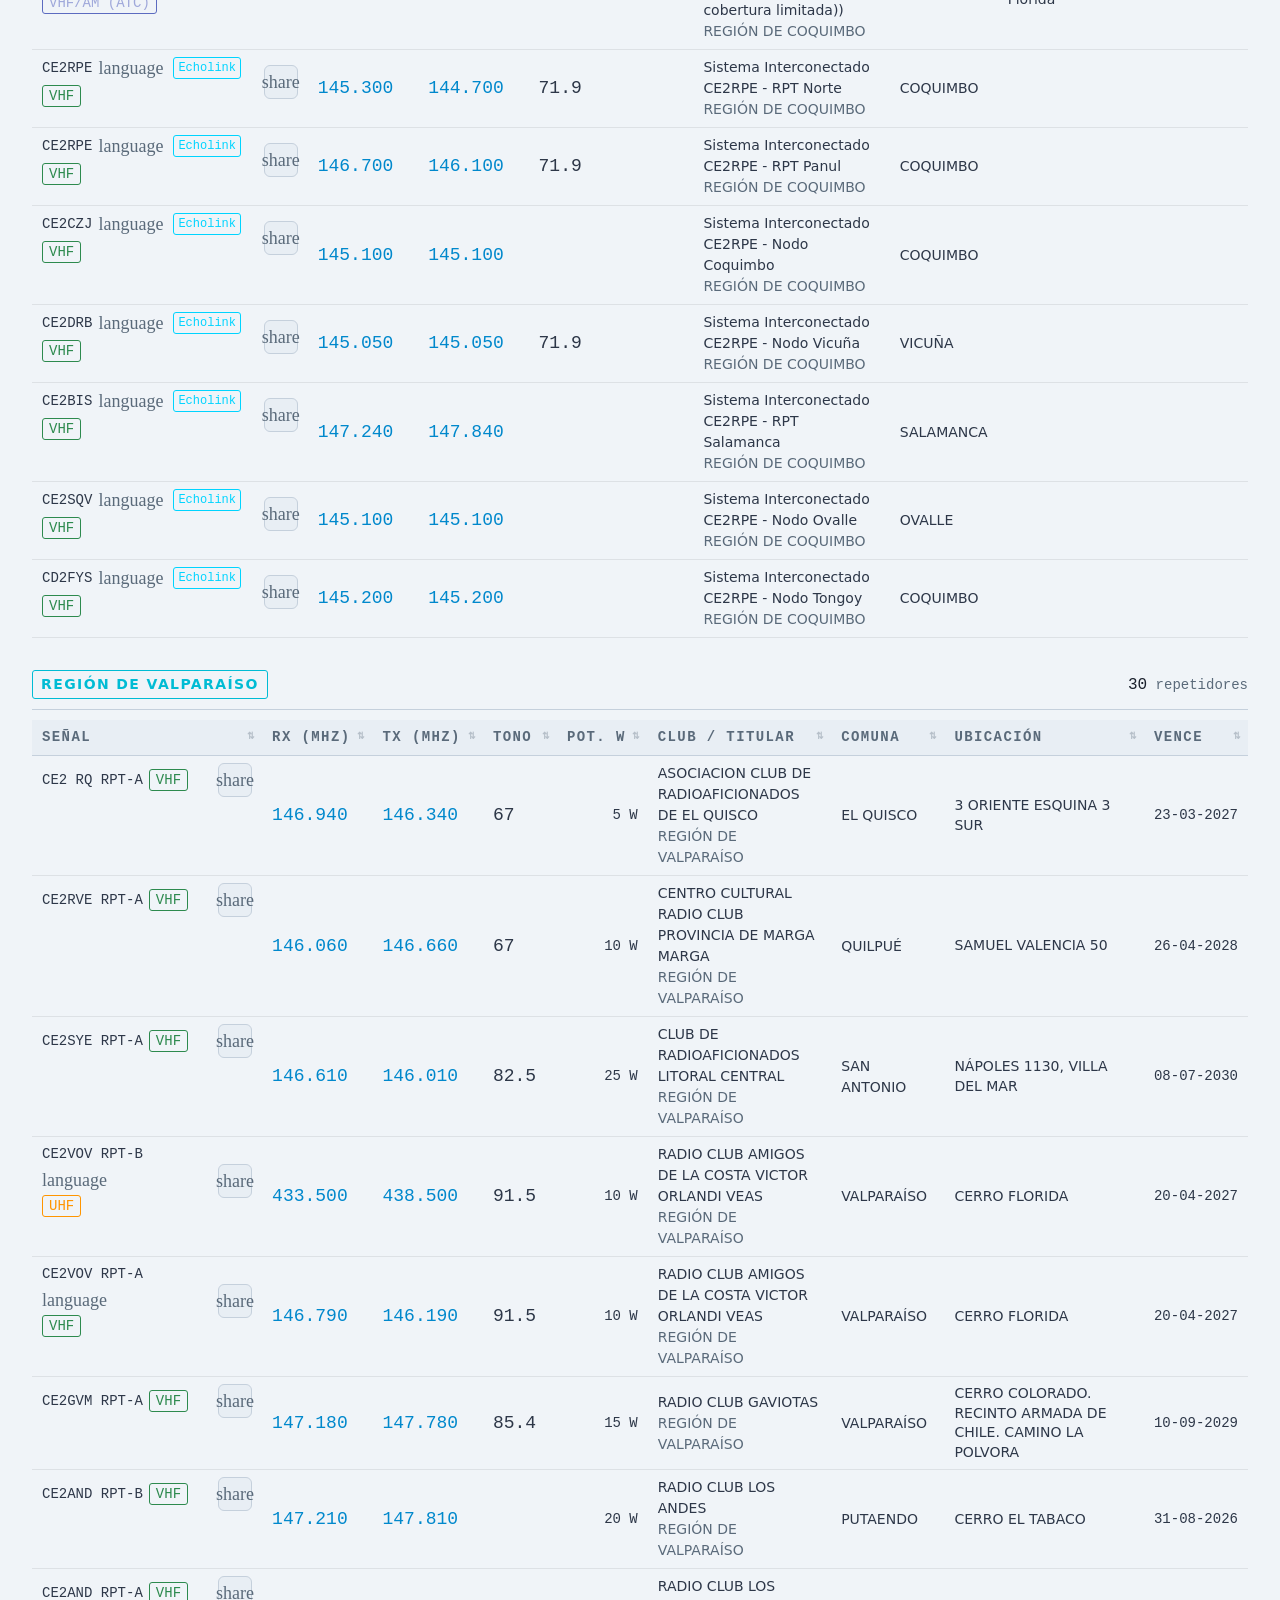
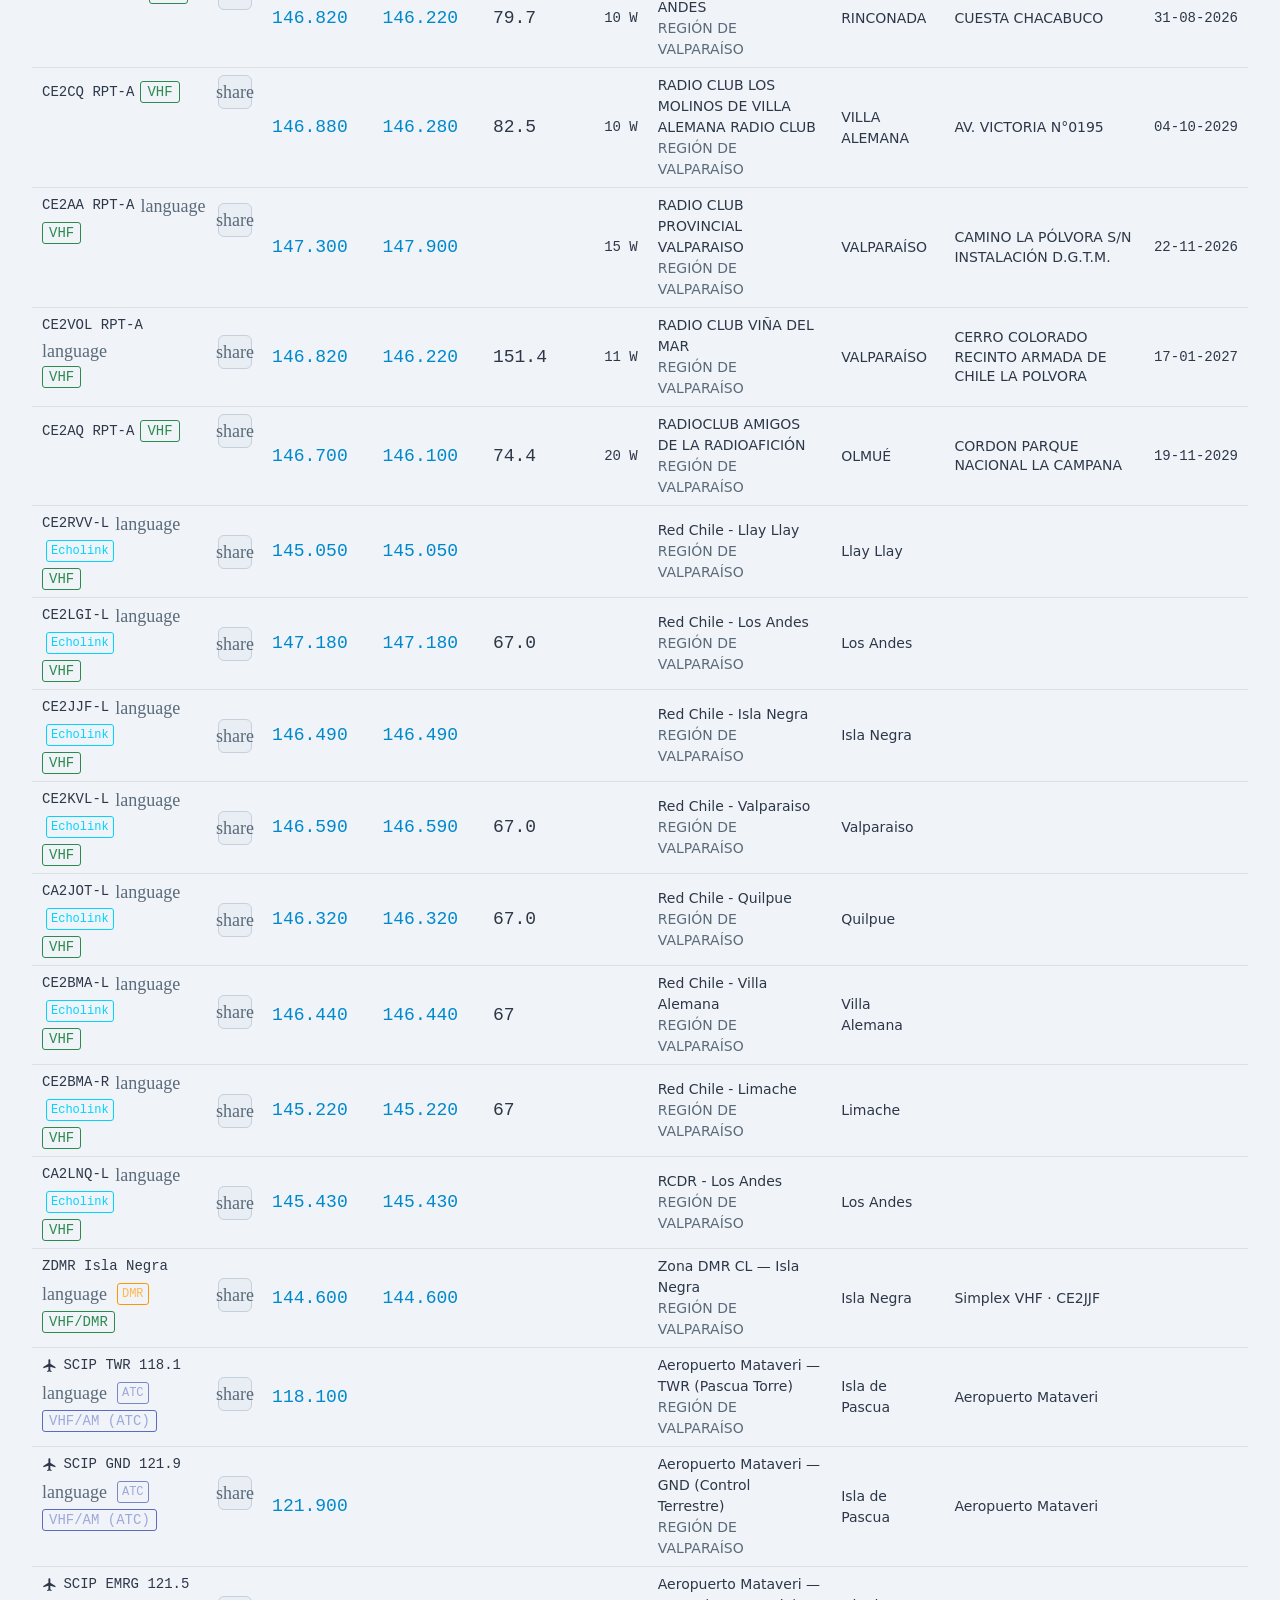
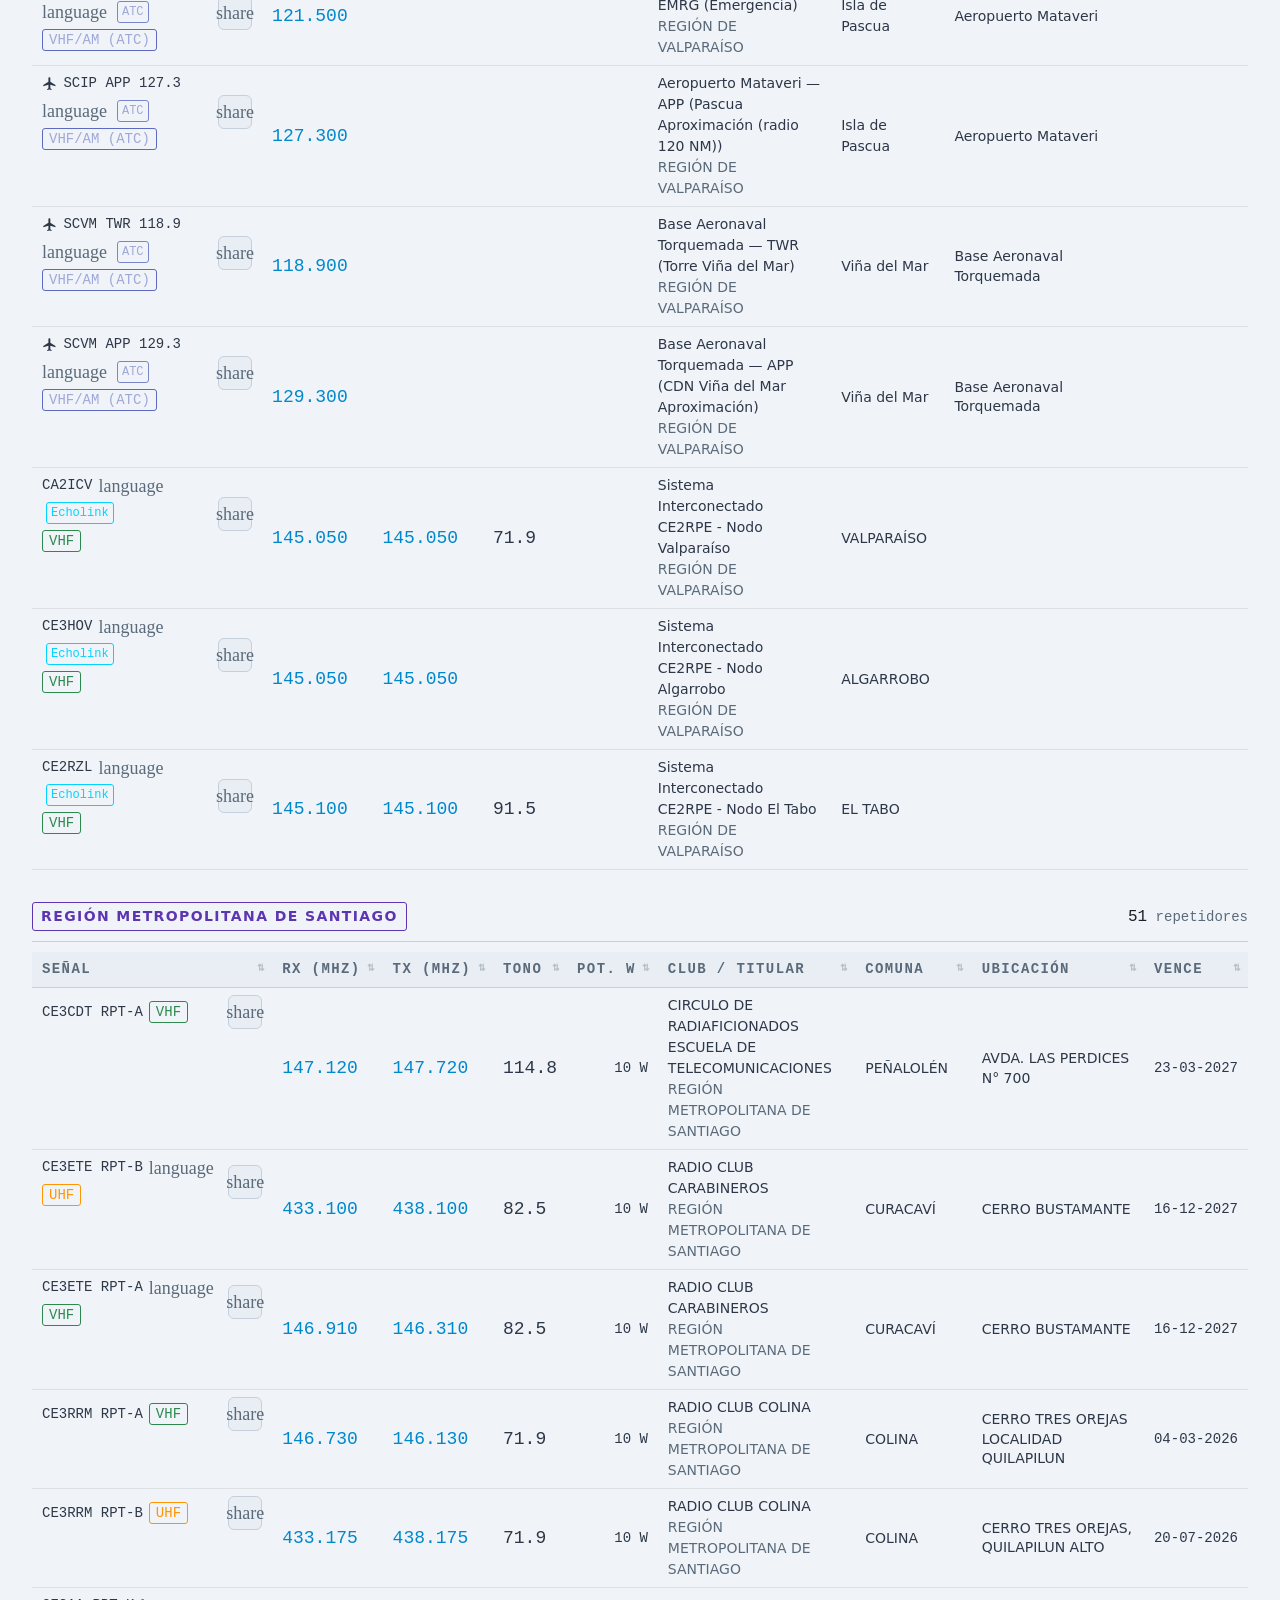
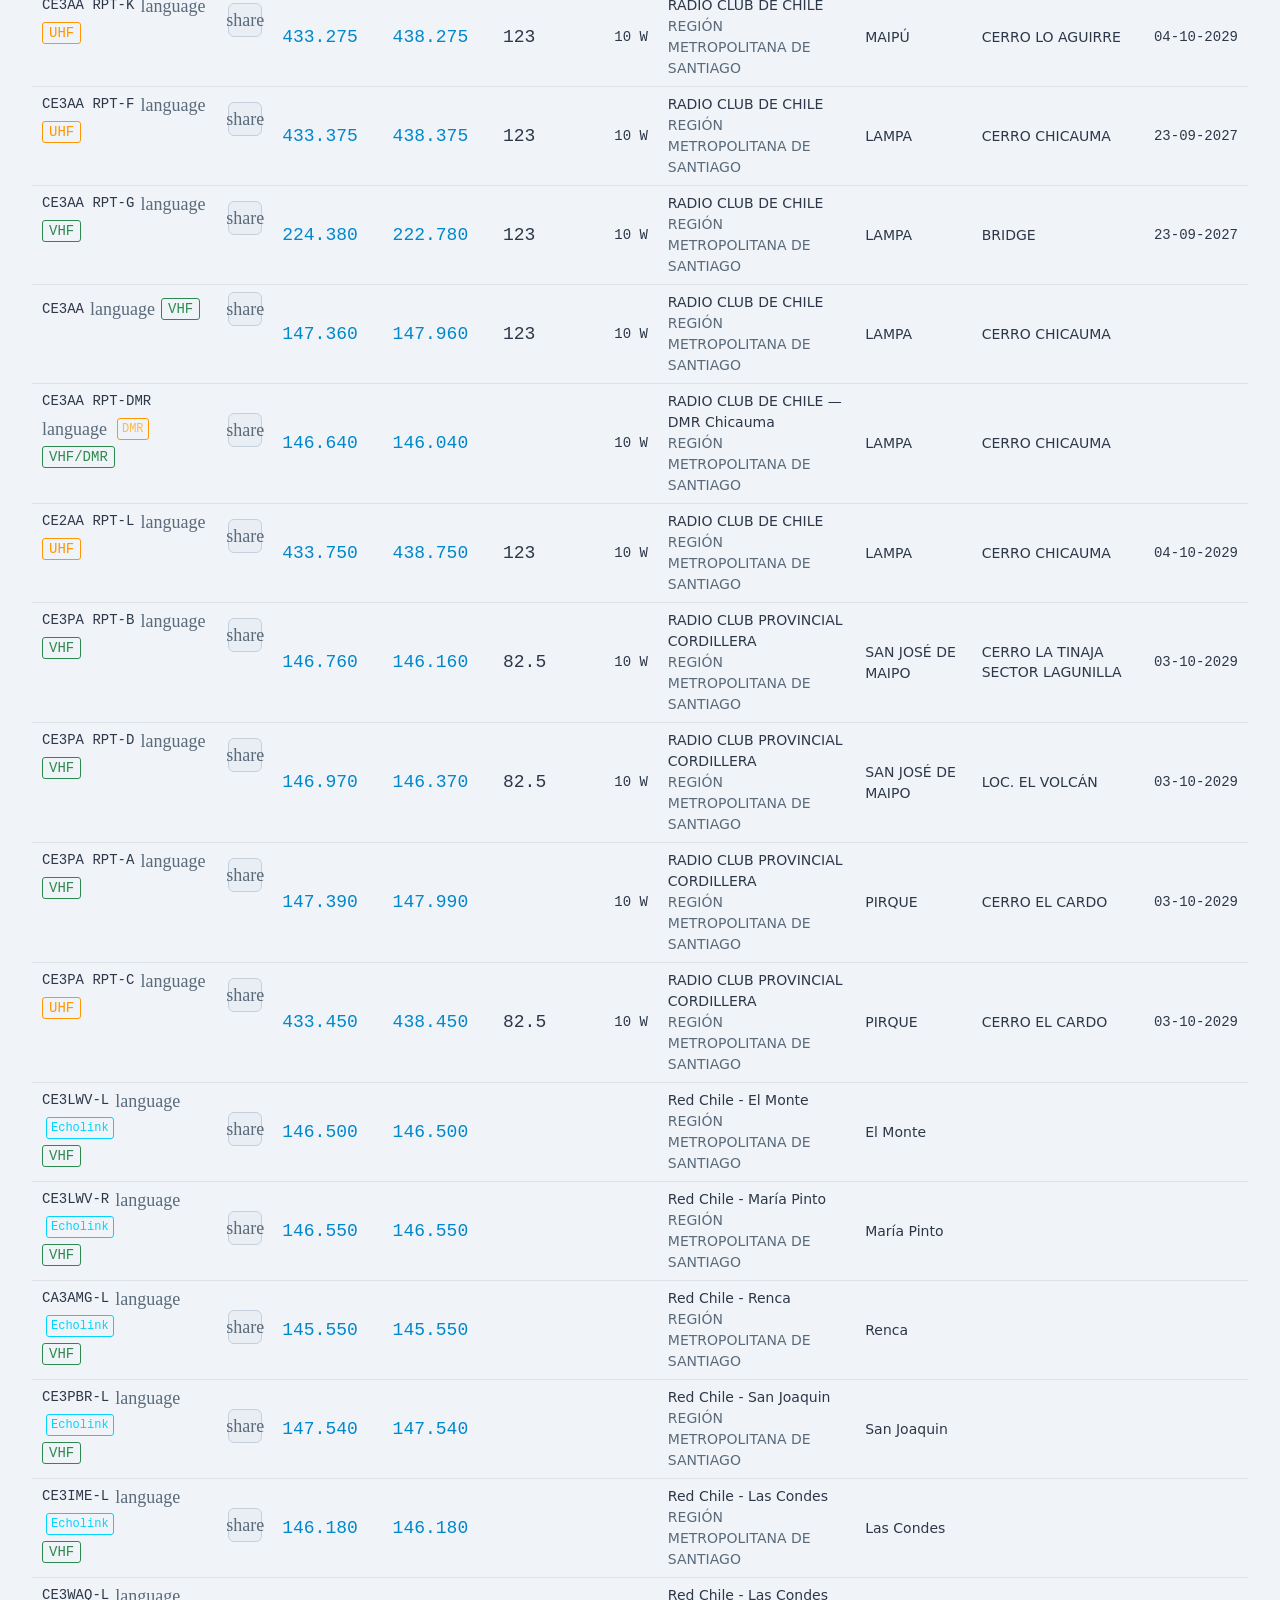
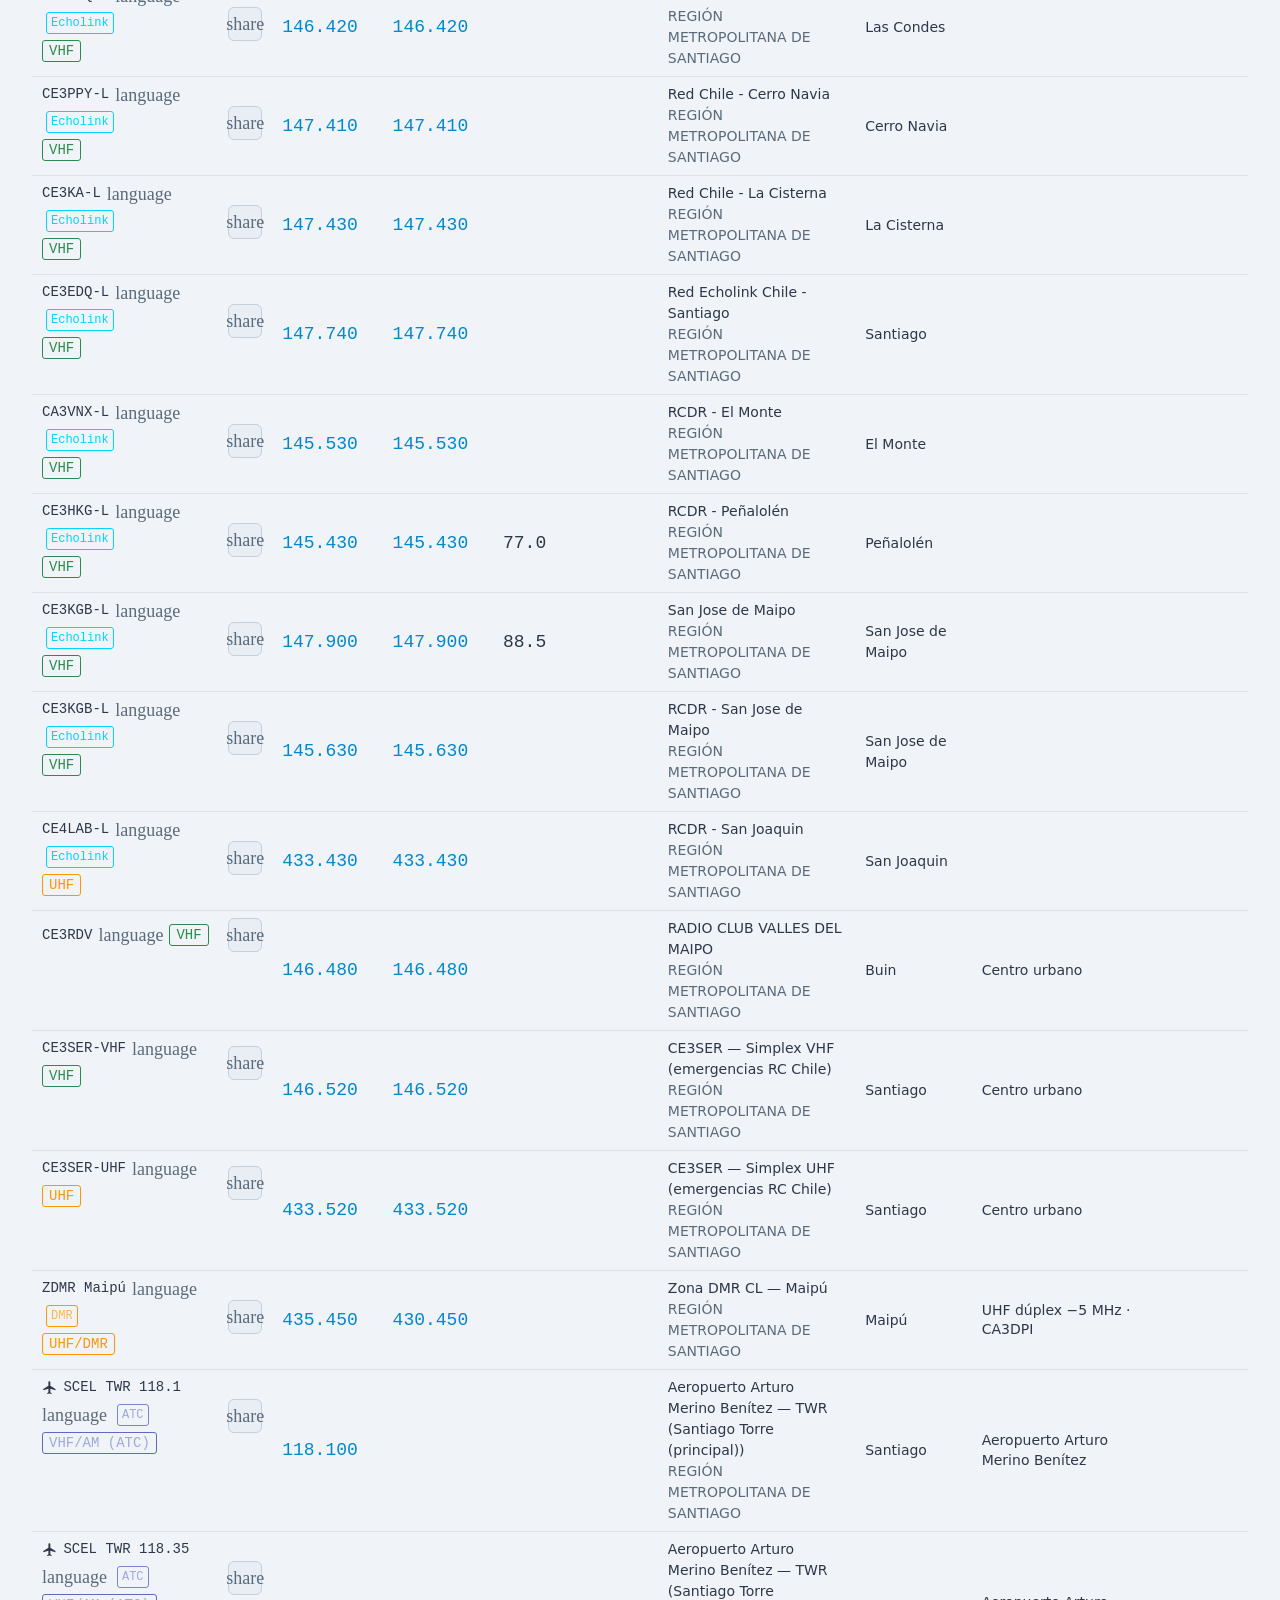
==== commit c18a618e: "feat(ui): shared toolbar host, map/list parity, and panel animations - Unify toolbar layout and styl" ====
--- a/lista.html
+++ b/lista.html
@@ -42,27 +42,41 @@
 <body class="page-list">
 
 <div class="sticky-top">
-<header class="header">
-  <a href="https://www.radiomap.cl/" class="header-signal"><span class="header-signal-mark" aria-hidden="true"><svg xmlns="http://www.w3.org/2000/svg" viewBox="0 0 32 32" focusable="false" aria-hidden="true"><g fill="none" stroke="currentColor" stroke-width="1.75" stroke-linecap="round"><path d="M 5 22 A 11 11 0 0 1 27 22"/><path d="M 9 22 A 7 7 0 0 1 23 22"/><path d="M 12 22 A 4 4 0 0 1 20 22"/></g><circle cx="16" cy="22" r="2.25" fill="currentColor"/></svg></span><span class="header-signal-text"><span class="header-signal-title">Radiomap</span><span class="header-signal-version" id="header-app-version" aria-label="Versión">__VERSION__</span></span></a>
-  <nav class="header-nav" aria-label="Navegación principal">
+<header class="header header--app-bar">
+  <a href="https://www.radiomap.cl/" class="header-signal header-signal--map"><span class="header-signal-mark" aria-hidden="true"><svg xmlns="http://www.w3.org/2000/svg" viewBox="0 0 32 32" focusable="false" aria-hidden="true"><g fill="none" stroke="currentColor" stroke-width="1.75" stroke-linecap="round"><path d="M 5 22 A 11 11 0 0 1 27 22"/><path d="M 9 22 A 7 7 0 0 1 23 22"/><path d="M 12 22 A 4 4 0 0 1 20 22"/></g><circle cx="16" cy="22" r="2.25" fill="currentColor"/></svg></span><span class="header-signal-text"><span class="header-signal-title">Radiomap</span><span class="header-signal-version" id="header-app-version" aria-label="Versión">__VERSION__</span></span></a>
+  <nav class="header-nav header-nav--map" aria-label="Navegación principal">
     <a href="index.html" class="header-link header-link-nav header-link-nav--map">MAPA</a>
     <a href="lista.html" class="header-link header-link-nav header-link-nav--list current">LISTA</a>
   </nav>
-  <div class="header-actions">
-    <button type="button" id="theme-toggle" onclick="toggleTheme()" aria-label="Modo claro" title="Cambiar tema" class="theme-btn"></button>
-    <button type="button" id="help-btn" onclick="openHelp()" aria-label="Ayuda" title="Cómo usar la app" class="help-btn"><span class="material-symbols-outlined" aria-hidden="true">help</span></button>
-    <a href="#" id="btn-share-view" class="header-action-link btn-download" title="Copiar enlace con filtros y esta vista"><span class="material-symbols-outlined" aria-hidden="true">share</span> Compartir</a>
-    <a href="#" id="btn-download-csv" class="header-action-link btn-download" title="Descargar CSV"><span class="material-symbols-outlined" aria-hidden="true">download</span> CSV</a>
-    <a href="https://github.com/juantoledo/radiomap" class="header-link header-link-icon" target="_blank" rel="noopener" title="Ver en GitHub" aria-label="Ver en GitHub"><svg viewBox="0 0 24 24" fill="currentColor" width="18" height="18" aria-hidden="true"><path d="M12 0c-6.626 0-12 5.373-12 12 0 5.302 3.438 9.8 8.207 11.387.599.111.793-.261.793-.577v-2.234c-3.338.726-4.033-1.416-4.033-1.416-.546-1.387-1.333-1.756-1.333-1.756-1.089-.745.083-.729.083-.729 1.205.084 1.839 1.237 1.839 1.237 1.07 1.834 2.807 1.304 3.492.997.107-.775.418-1.305.762-1.604-2.665-.305-5.467-1.334-5.467-5.931 0-1.311.469-2.381 1.236-3.221-.124-.303-.535-1.524.117-3.176 0 0 1.008-.322 3.301 1.23.957-.266 1.983-.399 3.003-.404 1.02.005 2.047.138 3.006.404 2.291-1.552 3.297-1.23 3.297-1.23.653 1.653.242 2.874.118 3.176.77.84 1.235 1.911 1.235 3.221 0 4.609-2.807 5.624-5.479 5.921.43.372.823 1.102.823 2.222v3.293c0 .319.192.694.801.576 4.765-1.589 8.199-6.086 8.199-11.386 0-6.627-5.373-12-12-12z"/></svg></a>
-  </div>
-  <button type="button" class="menu-toggle" id="menu-toggle" aria-label="Menú" aria-expanded="false" aria-haspopup="menu" title="Menú"><span class="material-symbols-outlined" aria-hidden="true">menu</span></button>
+  <div class="header-map-tools">
+    <div class="header-actions">
+      <button type="button" id="theme-toggle" onclick="toggleTheme()" aria-label="Modo claro" title="Cambiar tema" class="theme-btn"></button>
+      <button type="button" id="help-btn" onclick="openHelp()" aria-label="Ayuda" title="Cómo usar la app" class="help-btn"><span class="material-symbols-outlined" aria-hidden="true">help</span></button>
+      <a href="#" id="btn-share-view" class="header-action-link btn-download" title="Copiar enlace con filtros y esta vista" aria-label="Compartir vista de la lista"><span class="material-symbols-outlined" aria-hidden="true">share</span><span class="header-action-link__text">Compartir</span></a>
+      <a href="#" id="btn-download-csv" class="header-action-link btn-download" title="Descargar CSV" aria-label="Descargar CSV"><span class="material-symbols-outlined" aria-hidden="true">download</span><span class="header-action-link__text">CSV</span></a>
+      <a href="https://github.com/juantoledo/radiomap" class="header-link header-link-icon" target="_blank" rel="noopener" title="Ver en GitHub" aria-label="Ver en GitHub"><svg viewBox="0 0 24 24" fill="currentColor" width="18" height="18" aria-hidden="true"><path d="M12 0c-6.626 0-12 5.373-12 12 0 5.302 3.438 9.8 8.207 11.387.599.111.793-.261.793-.577v-2.234c-3.338.726-4.033-1.416-4.033-1.416-.546-1.387-1.333-1.756-1.333-1.756-1.089-.745.083-.729.083-.729 1.205.084 1.839 1.237 1.839 1.237 1.07 1.834 2.807 1.304 3.492.997.107-.775.418-1.305.762-1.604-2.665-.305-5.467-1.334-5.467-5.931 0-1.311.469-2.381 1.236-3.221-.124-.303-.535-1.524.117-3.176 0 0 1.008-.322 3.301 1.23.957-.266 1.983-.399 3.003-.404 1.02.005 2.047.138 3.006.404 2.291-1.552 3.297-1.23 3.297-1.23.653 1.653.242 2.874.118 3.176.77.84 1.235 1.911 1.235 3.221 0 4.609-2.807 5.624-5.479 5.921.43.372.823 1.102.823 2.222v3.293c0 .319.192.694.801.576 4.765-1.589 8.199-6.086 8.199-11.386 0-6.627-5.373-12-12-12z"/></svg></a>
+    </div>
+    <button type="button" class="menu-toggle" id="menu-toggle" aria-label="Menú" aria-expanded="false" aria-haspopup="menu" title="Menú"><span class="material-symbols-outlined" aria-hidden="true">menu</span></button>
+  </div>
   <div class="header-menu" id="header-menu" role="menu">
-    <button type="button" onclick="toggleTheme(); closeMenu();" class="theme-btn menu-theme-toggle" aria-label="Cambiar tema" role="menuitem"></button>
-    <button type="button" onclick="openHelp(); closeMenu();" class="help-btn" role="menuitem"><span class="menu-item-icon"><span class="material-symbols-outlined" aria-hidden="true">help</span></span> Ayuda</button>
-    <button type="button" onclick="toggleNearMe(); closeMenu();" class="location-btn" role="menuitem"><span class="menu-item-icon"><span class="material-symbols-outlined" aria-hidden="true">my_location</span></span> Cerca de mí</button>
-    <a href="#" id="btn-share-view-menu" class="header-action-link btn-download" role="menuitem"><span class="menu-item-icon"><span class="material-symbols-outlined" aria-hidden="true">share</span></span> Compartir vista</a>
-    <a href="#" id="btn-download-csv-menu" class="header-action-link btn-download" role="menuitem"><span class="menu-item-icon"><span class="material-symbols-outlined" aria-hidden="true">download</span></span> Descargar CSV</a>
-    <a href="https://github.com/juantoledo/radiomap" class="header-link" target="_blank" rel="noopener" role="menuitem"><span class="menu-item-icon"><span class="material-symbols-outlined" aria-hidden="true">code</span></span> GitHub</a>
+    <div class="header-menu-group" role="group" aria-labelledby="menu-grp-appearance">
+      <div class="header-menu-group__label" id="menu-grp-appearance">Apariencia</div>
+      <button type="button" onclick="toggleTheme(); closeMenu();" class="theme-btn menu-theme-toggle" aria-label="Cambiar tema" role="menuitem"></button>
+      <button type="button" onclick="openHelp(); closeMenu();" class="help-btn" role="menuitem"><span class="menu-item-icon"><span class="material-symbols-outlined" aria-hidden="true">help</span></span> Ayuda</button>
+    </div>
+    <div class="header-menu-group" role="group" aria-labelledby="menu-grp-location">
+      <div class="header-menu-group__label" id="menu-grp-location">Ubicación</div>
+      <button type="button" onclick="toggleNearMe(); closeMenu();" class="location-btn" role="menuitem"><span class="menu-item-icon"><span class="material-symbols-outlined" aria-hidden="true">my_location</span></span> Cerca de mí</button>
+    </div>
+    <div class="header-menu-group" role="group" aria-labelledby="menu-grp-export">
+      <div class="header-menu-group__label" id="menu-grp-export">Exportar</div>
+      <a href="#" id="btn-share-view-menu" class="header-action-link btn-download" role="menuitem"><span class="menu-item-icon"><span class="material-symbols-outlined" aria-hidden="true">share</span></span> Compartir vista</a>
+      <a href="#" id="btn-download-csv-menu" class="header-action-link btn-download" role="menuitem"><span class="menu-item-icon"><span class="material-symbols-outlined" aria-hidden="true">download</span></span> Descargar CSV</a>
+    </div>
+    <div class="header-menu-group" role="group" aria-labelledby="menu-grp-more">
+      <div class="header-menu-group__label" id="menu-grp-more">Más</div>
+      <a href="https://github.com/juantoledo/radiomap" class="header-link" target="_blank" rel="noopener" role="menuitem"><span class="menu-item-icon"><span class="material-symbols-outlined" aria-hidden="true">code</span></span> GitHub</a>
+    </div>
   </div>
 </header>
 
@@ -108,67 +122,91 @@
   </div>
 </div>
 
+<div class="radiomap-toolbar-host">
 <div class="controls">
-  <div class="search-nearme-wrap">
-    <div class="search-wrap">
-      <span class="material-symbols-outlined search-icon" aria-hidden="true">search</span>
-      <input type="text" id="search" placeholder="Buscar señal, club, comuna, frecuencias...">
-    </div>
-    <button type="button" id="btn-nearme" onclick="toggleNearMe()" class="location-btn location-btn--controls" aria-label="Cerca de mí" title="Mostrar repetidoras cerca de mi ubicación"><span class="material-symbols-outlined" aria-hidden="true">my_location</span></button>
-  </div>
-  <details class="filter-dropdown">
-    <summary class="filter-dropdown__summary"><span id="filter-banda-summary">Todas las bandas</span></summary>
-    <div class="filter-dropdown__panel">
-      <div class="filter-checkbox-list filter-checkbox-list--compact" id="filter-banda">
-        <label class="filter-checkbox-row filter-checkbox-row--all"><input type="checkbox" data-filter-all="1" checked> Todas</label>
-        <label class="filter-checkbox-row"><input type="checkbox" data-filter-value="VHF"> VHF</label>
-        <label class="filter-checkbox-row"><input type="checkbox" data-filter-value="UHF"> UHF</label>
-      </div>
-    </div>
-  </details>
-  <details class="filter-dropdown">
-    <summary class="filter-dropdown__summary"><span id="filter-region-summary">Todas las regiones</span></summary>
-    <div class="filter-dropdown__panel">
-      <div class="filter-checkbox-list" id="filter-region">
-        <label class="filter-checkbox-row filter-checkbox-row--all"><input type="checkbox" data-filter-all="1" checked> Todas</label>
-      </div>
-    </div>
-  </details>
-  <details class="filter-dropdown">
-    <summary class="filter-dropdown__summary"><span id="filter-type-summary">Todos los tipos</span></summary>
-    <div class="filter-dropdown__panel">
-      <div class="filter-checkbox-list filter-checkbox-list--compact" id="filter-type">
-        <label class="filter-checkbox-row filter-checkbox-row--all"><input type="checkbox" data-filter-all="1" checked> Todas</label>
-        <label class="filter-checkbox-row"><input type="checkbox" data-filter-value="echolink"> Echolink</label>
-        <label class="filter-checkbox-row"><input type="checkbox" data-filter-value="dmr"> DMR</label>
-        <label class="filter-checkbox-row"><input type="checkbox" data-filter-value="radioclub"> Radioclubes</label>
-        <label class="filter-checkbox-row"><input type="checkbox" data-filter-value="atc"> ATC / aéreo</label>
-      </div>
-    </div>
-  </details>
-  <details class="filter-dropdown">
-    <summary class="filter-dropdown__summary"><span id="filter-conference-summary">Todas las conferencias</span></summary>
-    <div class="filter-dropdown__panel">
-      <div class="filter-checkbox-list" id="filter-conference">
-        <label class="filter-checkbox-row filter-checkbox-row--all"><input type="checkbox" data-filter-all="1" checked> Todas</label>
+  <div class="map-controls-search-row">
+    <button type="button" id="btn-map-filter-sheet" class="map-filter-sheet-trigger" aria-expanded="false" aria-controls="map-filter-sheet-panel" title="Filtros" aria-label="Abrir filtros"><span class="material-symbols-outlined" aria-hidden="true">tune</span></button>
+    <div class="search-nearme-wrap">
+      <div class="search-wrap">
+        <span class="material-symbols-outlined search-icon" aria-hidden="true">search</span>
+        <input type="text" id="search" placeholder="Buscar señal, club, comuna, frecuencias...">
+      </div>
+      <button type="button" id="btn-nearme" onclick="toggleNearMe()" class="location-btn location-btn--controls" aria-label="Cerca de mí" title="Mostrar repetidoras cerca de mi ubicación"><span class="material-symbols-outlined" aria-hidden="true">my_location</span></button>
+    </div>
+  </div>
+  <div id="map-filter-sheet-backdrop" class="map-filter-sheet-backdrop" hidden aria-hidden="true"></div>
+  <div id="map-filter-sheet-panel" class="map-filter-sheet-panel" aria-labelledby="map-filter-sheet-title">
+    <div class="map-filter-sheet-panel__header">
+      <div class="map-filter-sheet-panel__header-text">
+        <h2 id="map-filter-sheet-title" class="map-filter-sheet-panel__title">Filtros</h2>
+        <p class="map-filter-sheet-panel__meta" id="filter-unified-summary-sheet" aria-live="polite"></p>
+      </div>
+      <button type="button" id="btn-map-filter-sheet-close" class="map-filter-sheet-panel__close" aria-label="Cerrar filtros"><span class="material-symbols-outlined" aria-hidden="true">close</span></button>
+    </div>
+    <div class="map-filter-sheet-panel__body">
+  <details class="filter-dropdown filter-dropdown--unified" id="list-filters-details">
+    <summary class="filter-dropdown__summary filter-dropdown__summary--unified">
+      <span class="material-symbols-outlined filter-dropdown__summary-icon" aria-hidden="true">tune</span>
+      <span class="filter-dropdown__summary-text">
+        <span class="filter-dropdown__summary-key">Filtros</span>
+        <span id="filter-unified-summary" class="filter-dropdown__summary-value">Sin restricciones</span>
+      </span>
+    </summary>
+    <div class="filter-dropdown__panel filter-dropdown__panel--unified">
+      <div class="filters-stack">
+        <section class="filter-section" aria-labelledby="filter-heading-banda">
+          <h3 class="filter-section__heading" id="filter-heading-banda">Banda</h3>
+          <div class="filter-checkbox-list filter-checkbox-list--compact" id="filter-banda">
+            <label class="filter-checkbox-row filter-checkbox-row--all"><input type="checkbox" data-filter-all="1" checked> Todas</label>
+            <label class="filter-checkbox-row"><input type="checkbox" data-filter-value="VHF"> VHF</label>
+            <label class="filter-checkbox-row"><input type="checkbox" data-filter-value="UHF"> UHF</label>
+          </div>
+        </section>
+        <section class="filter-section" aria-labelledby="filter-heading-region">
+          <h3 class="filter-section__heading" id="filter-heading-region">Región</h3>
+          <div class="filter-checkbox-list" id="filter-region">
+            <label class="filter-checkbox-row filter-checkbox-row--all"><input type="checkbox" data-filter-all="1" checked> Todas</label>
+          </div>
+        </section>
+        <section class="filter-section" aria-labelledby="filter-heading-type">
+          <h3 class="filter-section__heading" id="filter-heading-type">Tipo</h3>
+          <div class="filter-checkbox-list filter-checkbox-list--compact" id="filter-type">
+            <label class="filter-checkbox-row filter-checkbox-row--all"><input type="checkbox" data-filter-all="1" checked> Todas</label>
+            <label class="filter-checkbox-row"><input type="checkbox" data-filter-value="echolink"> Echolink</label>
+            <label class="filter-checkbox-row"><input type="checkbox" data-filter-value="dmr"> DMR</label>
+            <label class="filter-checkbox-row"><input type="checkbox" data-filter-value="radioclub"> Radioclubes</label>
+            <label class="filter-checkbox-row"><input type="checkbox" data-filter-value="atc"> ATC / aéreo</label>
+          </div>
+        </section>
+        <section class="filter-section" aria-labelledby="filter-heading-conference">
+          <h3 class="filter-section__heading" id="filter-heading-conference">Conferencia / red</h3>
+          <div class="filter-checkbox-list" id="filter-conference">
+            <label class="filter-checkbox-row filter-checkbox-row--all"><input type="checkbox" data-filter-all="1" checked> Todas</label>
+          </div>
+        </section>
       </div>
     </div>
   </details>
   <button type="button" id="btn-clear-filters" class="btn-clear-filters" onclick="clearAllFilters()" title="Quitar búsqueda, filtros y cerca de mí" aria-label="Limpiar filtros"><span class="material-symbols-outlined" aria-hidden="true">filter_alt_off</span> Limpiar filtros</button>
-  <div class="filter-count-wrap">
-    <div class="filter-count">Mostrando <span id="shown-count">172</span> de <span id="total-count">172</span> · <span id="regions-count">13</span> regiones · <span id="clubs-count">—</span> clubes<span id="filter-nearme"></span></div>
-    <div id="near-radius-floater" class="near-radius-floater" hidden aria-hidden="true" title="Distancia máxima desde la referencia (ubicación o repetidora elegida)">
-      <div class="near-radius-floater__head">
-        <label class="near-radius-floater__label" for="near-radius-slider">Radio</label>
-        <span id="near-radius-value" class="near-radius-floater__value">100 km</span>
-      </div>
-      <div class="near-radius-floater__slider-row">
-        <span class="near-radius-floater__ticks" aria-hidden="true">20</span>
-        <input type="range" id="near-radius-slider" class="near-radius-floater__slider" min="20" max="100" step="1" value="100" aria-valuemin="20" aria-valuemax="100" aria-valuenow="100" aria-label="Distancia máxima desde la referencia (ubicación o repetidora elegida), en kilómetros">
-        <span class="near-radius-floater__ticks" aria-hidden="true">100</span>
-      </div>
-    </div>
-  </div>
+    </div>
+  </div>
+  <div class="controls-footer-row controls-footer-row--map-toolbar">
+    <div class="filter-count-wrap">
+      <div class="filter-count">Mostrando <span id="shown-count">172</span> de <span id="total-count">172</span> · <span id="regions-count">13</span> regiones · <span id="clubs-count">—</span> clubes<span id="filter-nearme"></span></div>
+      <div id="near-radius-floater" class="near-radius-floater" hidden aria-hidden="true" title="Distancia máxima desde la referencia (ubicación o repetidora elegida)">
+        <div class="near-radius-floater__head">
+          <label class="near-radius-floater__label" for="near-radius-slider">Radio</label>
+          <span id="near-radius-value" class="near-radius-floater__value">100 km</span>
+        </div>
+        <div class="near-radius-floater__slider-row">
+          <span class="near-radius-floater__ticks" aria-hidden="true">20</span>
+          <input type="range" id="near-radius-slider" class="near-radius-floater__slider" min="20" max="100" step="1" value="100" aria-valuemin="20" aria-valuemax="100" aria-valuenow="100" aria-label="Distancia máxima desde la referencia (ubicación o repetidora elegida), en kilómetros">
+          <span class="near-radius-floater__ticks" aria-hidden="true">100</span>
+        </div>
+      </div>
+    </div>
+  </div>
+</div>
 </div>
 </div>
 
--- a/css/theme.css
+++ b/css/theme.css
@@ -4,6 +4,18 @@
 
 /* ── Reset ───────────────────────────────────────────────────────────────── */
 * { box-sizing: border-box; margin: 0; padding: 0; }
+
+/* Animated conic border for propagation toggle (Chrome / Safari / recent Firefox) */
+@property --prop-rainbow-angle {
+  syntax: '<angle>';
+  inherits: false;
+  initial-value: 0deg;
+}
+@keyframes radiomap-prop-border-spin {
+  to {
+    --prop-rainbow-angle: 360deg;
+  }
+}
 
 /* Material Symbols Outlined — load font in HTML */
 .material-symbols-outlined {
@@ -104,6 +116,45 @@
   color: var(--accent);
   letter-spacing: 0.08em;
   text-decoration: none;
+  display: inline-flex;
+  align-items: center;
+  gap: 8px;
+}
+.header-signal-mark {
+  flex-shrink: 0;
+  line-height: 0;
+  display: inline-flex;
+  align-items: center;
+}
+.header-signal-mark svg {
+  display: block;
+  height: 1.15em;
+  width: auto;
+  vertical-align: middle;
+}
+.header-signal-text {
+  display: flex;
+  flex-direction: column;
+  align-items: flex-start;
+  line-height: 1.1;
+  gap: 1px;
+}
+.header-signal-title {
+  line-height: 1.15;
+}
+.header-signal-version {
+  font-size: 0.62em;
+  font-weight: 500;
+  letter-spacing: 0.04em;
+  color: var(--text-dim);
+  line-height: 1.2;
+  white-space: nowrap;
+  visibility: visible;
+  opacity: 0.92;
+}
+a.header-signal:hover .header-signal-version {
+  color: var(--text-dim);
+  opacity: 1;
 }
 a.header-signal {
   cursor: pointer;
@@ -322,7 +373,19 @@
 }
 .menu-toggle { display: none; }
 
-/* ── Map page: layout & methodology ───────────────────────────────────────── */
+/* App bar (mapa, lista, propagación): marca | MAPA/LISTA | acciones + menú */
+.header.header--app-bar {
+  gap: 16px;
+}
+.header.header--app-bar .header-map-tools {
+  display: flex;
+  align-items: center;
+  gap: 12px;
+  margin-left: auto;
+  flex-shrink: 0;
+}
+
+/* ── Map page: layout ────────────────────────────────────────────────────── */
 #app {
   display: flex;
   flex-direction: column;
@@ -331,76 +394,8 @@
   height: 100dvh;
   overflow: visible;
 }
-.methodology-bar {
-  background: rgba(8,12,20,0.92);
-  border-bottom: 1px solid var(--border);
-  padding: 12px max(32px, env(safe-area-inset-right, 0px)) 12px max(32px, env(safe-area-inset-left, 0px));
-  display: flex;
-  align-items: center;
-  gap: 12px;
-  flex-shrink: 0;
-  flex-wrap: wrap;
-  line-height: 1.5;
-}
-.meth-label {
-  font-family: var(--font-mono);
-  font-size: var(--fs-xs);
-  font-weight: 700;
-  letter-spacing: 0.1em;
-  color: var(--accent);
-  white-space: nowrap;
-  background: rgba(0,212,255,0.08);
-  border: 1px solid rgba(0,212,255,0.2);
-  padding: 3px 8px;
-  border-radius: 3px;
-}
-.meth-sep { color: #2a4060; font-size: var(--fs-sm); }
-.meth-text { color: var(--text-dim); font-size: var(--fs-sm); }
-.meth-text strong { color: var(--text); }
-.meth-warn {
-  color: #ff6b35cc;
-  font-family: var(--font-sans);
-  font-size: var(--fs-xs);
-  line-height: 1.3;
-  letter-spacing: 0.02em;
-}
-.meth-info {
-  position: relative;
-  cursor: help;
-  display: inline-flex;
-  align-items: center;
-  justify-content: center;
-  width: 18px;
-  height: 18px;
-  border-radius: 50%;
-  background: rgba(0,212,255,0.2);
-  color: var(--accent);
-  font-size: var(--fs-sm);
-  font-weight: 700;
-}
-.meth-info:hover::after {
-  content: attr(data-tooltip);
-  position: absolute;
-  bottom: 100%;
-  left: 50%;
-  transform: translateX(-50%) translateY(-8px);
-  width: 280px;
-  padding: 12px 14px;
-  background: var(--surface2);
-  border: 1px solid var(--border);
-  border-radius: 6px;
-  font-size: var(--fs-sm);
-  font-weight: 400;
-  line-height: 1.5;
-  color: var(--text);
-  text-align: left;
-  white-space: normal;
-  box-shadow: 0 8px 24px rgba(0,0,0,0.4);
-  z-index: 1100;
-  pointer-events: none;
-}
 
-/* ── Map page: controls ──────────────────────────────────────────────────── */
+/* ── Toolbar: map + lista comparten el mismo DOM bajo .radiomap-toolbar-host; estilos compartidos vía .radiomap-toolbar-host .controls ── */
 .controls {
   background: var(--surface);
   border-bottom: 1px solid var(--border);
@@ -412,8 +407,17 @@
   flex-shrink: 0;
   flex-wrap: wrap;
   overflow: visible;
-}
-.ctrl-group { display: flex; align-items: center; gap: 8px; }
+  width: 100%;
+  max-width: 100%;
+  min-width: 0;
+  box-sizing: border-box;
+}
+/* Host for search/filters toolbar on map + lista (stacking for dropdown panels) */
+.radiomap-toolbar-host {
+  flex-shrink: 0;
+  position: relative;
+  z-index: 600;
+}
 .ctrl-label {
   font-family: var(--font-mono);
   font-size: var(--fs-sm);
@@ -441,7 +445,7 @@
   position: relative;
   background: var(--surface2);
   border: 1px solid var(--border);
-  border-radius: 4px;
+  border-radius: 8px;
   font-family: var(--font-mono);
   font-size: var(--fs-sm);
   box-sizing: border-box;
@@ -469,28 +473,41 @@
   align-items: center;
   position: relative;
 }
-.filter-dropdown__summary > span {
+.filter-dropdown__summary-text {
+  flex: 1 1 auto;
+  min-width: 0;
+  display: flex;
+  flex-direction: column;
+  align-items: flex-start;
+  gap: 2px;
+  text-align: left;
+}
+.filter-dropdown__summary-key {
+  display: none;
+  font-size: var(--fs-xxs);
+  font-weight: 600;
+  letter-spacing: 0.06em;
+  text-transform: uppercase;
+  color: var(--text-dim);
+  line-height: 1.15;
+}
+.filter-dropdown__summary-value {
+  width: 100%;
+  min-width: 0;
+  overflow: hidden;
+  text-overflow: ellipsis;
+  white-space: nowrap;
+  font-size: clamp(0.6875rem, 1.2vw + 0.55rem, var(--fs-sm));
+  line-height: 1.25;
+  letter-spacing: -0.01em;
+}
+/* Compat: resúmenes antiguos sin .filter-dropdown__summary-value */
+.filter-dropdown__summary > span:not(.filter-dropdown__summary-text) {
   flex: 1 1 auto;
   min-width: 0;
   overflow: hidden;
   text-overflow: ellipsis;
   white-space: nowrap;
-}
-/* Multiselect triggers (banda / región / tipo / conferencia): texto escalable en el ancho fijo del control */
-.filter-dropdown__summary > span[id^="filter-"][id$="-summary"] {
-  font-size: clamp(0.6875rem, 1.4vw + 0.55rem, var(--fs-sm));
-  line-height: 1.2;
-  letter-spacing: -0.02em;
-}
-@media (max-width: 768px) {
-  .filter-dropdown__summary > span[id^="filter-"][id$="-summary"] {
-    font-size: clamp(0.625rem, 2.2vw + 0.42rem, 0.8125rem);
-  }
-}
-@media (max-width: 480px) {
-  .filter-dropdown__summary > span[id^="filter-"][id$="-summary"] {
-    font-size: clamp(0.6rem, 2.8vw + 0.32rem, 0.75rem);
-  }
 }
 .filter-dropdown__summary::-webkit-details-marker { display: none; }
 .filter-dropdown__summary::after {
@@ -519,18 +536,20 @@
   /* At least as wide as the trigger, but grow for long labels; cap to viewport. */
   min-width: max(100%, 15.75rem);
   width: max-content;
-  max-width: min(340px, 92vw);
+  max-width: min(360px, calc(100vw - 16px));
   /* Fallback before JS fixes to viewport; script sets max-height inline when open. */
-  max-height: min(50dvh, 320px);
+  max-height: min(70dvh, min(480px, calc(100vh - 24px)));
+  overflow-x: hidden;
   overflow-y: auto;
-  overflow-x: hidden;
+  -webkit-overflow-scrolling: touch;
+  overscroll-behavior: contain;
+  touch-action: pan-y;
   background: var(--surface);
   border: 1px solid var(--border);
-  border-radius: 4px;
+  border-radius: 10px;
   margin-top: 4px;
   box-shadow: 0 10px 28px rgba(0,0,0,0.38);
   box-sizing: border-box;
-  -webkit-overflow-scrolling: touch;
 }
 /* Panel moved to position:fixed by location-filter.js so it is never clipped by sticky/overflow */
 .filter-dropdown__panel.radiomap-filter-panel--fixed {
@@ -540,25 +559,44 @@
   display: flex;
   flex-direction: column;
   gap: 2px;
-  padding: 6px 4px 8px;
+  padding: 8px 6px 10px;
 }
 .filter-checkbox-list--compact { max-height: none; }
 .filter-checkbox-row {
   display: flex;
-  align-items: flex-start;
-  gap: 8px;
-  padding: 5px 8px;
+  align-items: center;
+  gap: 10px;
+  padding: 8px 10px;
+  min-height: 42px;
+  box-sizing: border-box;
+  border-radius: 8px;
   cursor: pointer;
-  font-size: var(--fs-xs);
+  font-size: var(--fs-sm);
   line-height: 1.35;
   color: var(--text);
   font-family: var(--font-sans);
+  -webkit-tap-highlight-color: transparent;
 }
 .filter-checkbox-row:hover { background: rgba(0, 212, 255, 0.06); }
 .filter-checkbox-row input {
-  margin-top: 3px;
+  margin-top: 0;
   flex-shrink: 0;
+  width: 1.1rem;
+  height: 1.1rem;
   accent-color: var(--accent);
+}
+.filter-conference-swatch {
+  width: 12px;
+  height: 12px;
+  border-radius: 50%;
+  flex-shrink: 0;
+  margin-top: 0;
+  border: 1px solid rgba(255, 255, 255, 0.35);
+  box-shadow: 0 0 3px rgba(0, 0, 0, 0.25);
+}
+html[data-theme="light"] .filter-conference-swatch {
+  border-color: rgba(0, 0, 0, 0.2);
+  box-shadow: 0 0 2px rgba(0, 0, 0, 0.12);
 }
 .filter-checkbox-row--all {
   font-weight: 600;
@@ -567,15 +605,120 @@
   margin-bottom: 4px;
   padding-bottom: 6px;
 }
-body.page-list .filter-dropdown {
+/* Toolbar (map + lista): tipografía de filtros unificada */
+.radiomap-toolbar-host .controls .filter-dropdown {
   font-family: var(--font-sans);
 }
-body.page-list .filter-dropdown__summary {
+.radiomap-toolbar-host .controls .filter-dropdown__summary {
   font-family: var(--font-sans);
   font-size: var(--fs-sm);
 }
-.ctrl-sep { width: 1px; height: 28px; background: var(--border); }
-.btn-group { display: flex; gap: 6px; }
+
+/* Filtros unificados (lista + mapa): una sola apertura, bloques con título dentro del panel */
+.filter-dropdown--unified {
+  --filter-dropdown-trigger: min(19rem, 100%);
+  flex: 1 1 min(19rem, 100%);
+  width: auto;
+  max-width: min(22rem, 100%);
+  transition: border-color 0.2s ease, box-shadow 0.2s ease;
+  box-shadow: 0 2px 10px rgba(0, 0, 0, 0.14);
+}
+html[data-theme="light"] .filter-dropdown--unified {
+  box-shadow: 0 1px 6px rgba(0, 0, 0, 0.07);
+}
+.filter-dropdown--unified[open] {
+  border-color: rgba(0, 212, 255, 0.42);
+  box-shadow: 0 4px 22px rgba(0, 0, 0, 0.2), 0 0 0 1px rgba(0, 212, 255, 0.12);
+}
+html[data-theme="light"] .filter-dropdown--unified[open] {
+  box-shadow: 0 4px 18px rgba(0, 0, 0, 0.1), 0 0 0 1px rgba(0, 136, 204, 0.2);
+}
+.filter-dropdown__summary--unified {
+  gap: 12px;
+  align-items: center;
+  padding-left: max(12px, env(safe-area-inset-left, 0px));
+  padding-right: max(36px, calc(28px + env(safe-area-inset-right, 0px)));
+}
+.filter-dropdown__summary-icon {
+  flex-shrink: 0;
+  font-size: 24px;
+  line-height: 1;
+  color: var(--accent);
+  opacity: 0.95;
+}
+.filter-dropdown--unified .filter-dropdown__summary-text {
+  gap: 3px;
+}
+/* Unified panel: avoid min-width % on position:fixed (percentage = viewport → full-bleed bug). */
+.filter-dropdown__panel--unified {
+  --filter-panel-inset: calc(16px + env(safe-area-inset-left, 0px) + env(safe-area-inset-right, 0px));
+  width: max-content;
+  max-width: min(26rem, calc(100vw - var(--filter-panel-inset)));
+  padding: 8px max(10px, env(safe-area-inset-right, 0px)) 12px max(10px, env(safe-area-inset-left, 0px));
+  border-radius: 12px;
+}
+.filter-dropdown__panel--unified:not(.radiomap-filter-panel--fixed) {
+  min-width: max(100%, 15.75rem);
+}
+.filter-dropdown__panel--unified.radiomap-filter-panel--fixed {
+  min-width: 0;
+  max-width: calc(100vw - max(10px, env(safe-area-inset-left, 0px)) - max(10px, env(safe-area-inset-right, 0px)));
+  padding-bottom: max(10px, env(safe-area-inset-bottom, 0px));
+  box-sizing: border-box;
+}
+.filter-dropdown__panel--unified .filter-checkbox-row {
+  word-break: break-word;
+  overflow-wrap: anywhere;
+}
+.filters-stack {
+  display: flex;
+  flex-direction: column;
+  gap: clamp(10px, 2.5vw, 14px);
+}
+.filter-section {
+  border: 1px solid var(--border);
+  border-radius: 12px;
+  background: var(--surface2);
+  padding: 12px 14px;
+  min-width: 0;
+  box-shadow: 0 2px 8px rgba(0, 0, 0, 0.1);
+}
+html[data-theme="light"] .filter-section {
+  box-shadow: 0 1px 4px rgba(0, 0, 0, 0.06);
+}
+.filter-section__heading {
+  margin: 0 0 10px;
+  font-size: var(--fs-xxs);
+  font-weight: 600;
+  letter-spacing: 0.08em;
+  text-transform: uppercase;
+  color: var(--text-dim);
+  font-family: var(--font-sans);
+  line-height: 1.25;
+}
+.filter-section .filter-checkbox-list {
+  padding: 2px 0 0;
+  gap: 4px;
+}
+.map-filter-sheet-panel__header-text {
+  min-width: 0;
+  flex: 1 1 auto;
+}
+.map-filter-sheet-panel__title {
+  line-height: 1.2;
+}
+.map-filter-sheet-panel__meta {
+  margin: 6px 0 0;
+  font-size: var(--fs-xs);
+  font-weight: 500;
+  color: var(--text-dim);
+  line-height: 1.4;
+  max-width: 100%;
+  word-wrap: break-word;
+  overflow-wrap: anywhere;
+}
+
+.btn-group { display: flex; align-items: center; gap: 6px; }
 .mode-btn {
   display: inline-flex;
   align-items: center;
@@ -613,7 +756,123 @@
 
 /* ── Map page: map area ───────────────────────────────────────────────────── */
 #map-wrap { flex: 1; display: flex; overflow: hidden; position: relative; min-height: 0; flex-shrink: 1; }
+body.page-map #map-wrap {
+  flex-direction: column;
+  align-items: stretch;
+}
 #map { flex: 1; min-height: 150px; }
+body.page-map #map {
+  min-height: 0;
+  width: 100%;
+  position: relative;
+}
+/* Toolbar (.radiomap-toolbar-host .controls): escritorio = una barra; móvil = búsqueda flotante + sheet (≤768px) */
+.radiomap-toolbar-host .controls .map-controls-search-row {
+  display: contents;
+}
+.radiomap-toolbar-host .controls .map-filter-sheet-trigger {
+  display: none;
+}
+.radiomap-toolbar-host .controls .map-filter-sheet-backdrop {
+  display: none !important;
+}
+.radiomap-toolbar-host .controls .map-filter-sheet-panel {
+  display: contents;
+}
+.radiomap-toolbar-host .controls .map-filter-sheet-panel__header {
+  display: none;
+}
+.radiomap-toolbar-host .controls .map-filter-sheet-panel__body {
+  display: contents;
+}
+/* Mapa escritorio: panel del sheet con display:contents — el <details> unificado es flex item del toolbar */
+.radiomap-toolbar-host .controls .filter-dropdown--unified {
+  flex: 1 1 12rem;
+  min-width: min(100%, 10rem);
+  max-width: min(56rem, 100%);
+  width: auto;
+  --filter-dropdown-trigger: auto;
+}
+.map-filter-sheet-trigger {
+  flex-shrink: 0;
+  display: inline-flex;
+  align-items: center;
+  justify-content: center;
+  width: 42px;
+  height: 42px;
+  min-width: 42px;
+  min-height: 42px;
+  padding: 0;
+  border-radius: 10px;
+  border: 1px solid var(--border);
+  background: var(--surface2);
+  color: var(--text-dim);
+  cursor: pointer;
+  transition: border-color 0.15s, color 0.15s, background 0.15s;
+  -webkit-tap-highlight-color: transparent;
+}
+.map-filter-sheet-trigger:hover {
+  border-color: var(--accent);
+  color: var(--accent);
+}
+.map-filter-sheet-trigger:focus-visible {
+  outline: 2px solid var(--accent);
+  outline-offset: 2px;
+}
+.map-filter-sheet-trigger:focus:not(:focus-visible) {
+  outline: none;
+}
+.map-filter-sheet-trigger .material-symbols-outlined {
+  font-size: 22px;
+  line-height: 1;
+}
+html[data-theme="light"] .map-filter-sheet-trigger:hover {
+  background: rgba(0, 136, 204, 0.08);
+}
+.map-filter-sheet-panel__header {
+  display: none;
+  align-items: center;
+  justify-content: space-between;
+  gap: 12px;
+  padding: 10px 12px 8px;
+  border-bottom: 1px solid var(--border);
+  flex-shrink: 0;
+}
+.map-filter-sheet-panel__title {
+  margin: 0;
+  font-size: var(--fs-md);
+  font-weight: 600;
+  font-family: var(--font-sans);
+  color: var(--text-bright);
+}
+.map-filter-sheet-panel__close {
+  display: inline-flex;
+  align-items: center;
+  justify-content: center;
+  width: 40px;
+  height: 40px;
+  min-width: 40px;
+  min-height: 40px;
+  padding: 0;
+  border: none;
+  border-radius: 10px;
+  background: var(--surface2);
+  color: var(--text-dim);
+  cursor: pointer;
+  transition: color 0.15s, background 0.15s;
+  -webkit-tap-highlight-color: transparent;
+}
+.map-filter-sheet-panel__close:hover {
+  color: var(--accent);
+  background: rgba(0, 212, 255, 0.08);
+}
+.map-filter-sheet-panel__close .material-symbols-outlined {
+  font-size: 22px;
+  line-height: 1;
+}
+.map-filter-sheet-panel__body {
+  min-width: 0;
+}
 
 /* ── Leaflet overrides ───────────────────────────────────────────────────── */
 .leaflet-tile-pane { filter: brightness(0.92) contrast(1.05); }
@@ -633,35 +892,277 @@
 }
 .leaflet-control-attribution a { color: var(--text-dim) !important; }
 
+/* Leyenda dBm (propagación .dcf) — flotante, centro vertical, borde izquierdo del mapa */
+#propagation-legend-host.propagation-legend-float {
+  position: absolute;
+  left: max(6px, env(safe-area-inset-left, 0px));
+  top: 50%;
+  bottom: auto;
+  transform: translateY(-50%);
+  z-index: 650;
+  pointer-events: none;
+  background: transparent;
+}
+#propagation-legend-host.propagation-legend-float[hidden] {
+  display: none !important;
+}
+.propagation-legend {
+  border: 1px solid var(--border);
+  border-radius: 5px;
+  font-family: var(--font-sans);
+}
+.propagation-legend--float {
+  padding: 6px 6px 7px 6px;
+  max-width: min(4.25rem, 24vw);
+  width: max-content;
+  box-shadow: none;
+  background: transparent;
+  border: none;
+  backdrop-filter: none;
+  -webkit-backdrop-filter: none;
+}
+.propagation-legend__title {
+  font-size: 0.6rem;
+  font-weight: 700;
+  color: var(--text-dim);
+  margin-bottom: 3px;
+  line-height: 1;
+  text-align: center;
+  letter-spacing: 0.06em;
+}
+.propagation-legend--float .propagation-legend__title {
+  font-size: 0.65rem;
+  text-transform: uppercase;
+  margin-bottom: 5px;
+  color: var(--text-bright);
+  text-shadow:
+    0 0 4px #000,
+    0 0 10px #000,
+    0 1px 3px #000;
+}
+.propagation-legend__body {
+  display: flex;
+  flex-direction: row;
+  align-items: stretch;
+  gap: 4px;
+  min-height: 72px;
+  max-height: min(120px, 30vh);
+}
+.propagation-legend--float .propagation-legend__body {
+  display: block;
+  min-height: 0;
+  max-height: none;
+}
+/* Franja con gradiente + valores superpuestos (solo flotante) */
+.propagation-legend__strip {
+  width: 6px;
+  flex-shrink: 0;
+  border-radius: 2px;
+  border: 1px solid var(--border);
+  min-height: 100%;
+}
+.propagation-legend--float .propagation-legend__strip {
+  position: relative;
+  width: 100%;
+  min-width: 2rem;
+  max-width: 3.25rem;
+  min-height: 360px;
+  max-height: min(480px, 72vh);
+  box-sizing: border-box;
+  padding: 4px 5px;
+  overflow: hidden;
+  background-origin: border-box;
+  border-radius: 3px;
+}
+.propagation-legend__ticks {
+  position: relative;
+  flex: 1;
+  min-width: 0;
+  font-family: var(--font-mono);
+  font-size: 8px;
+  line-height: 1;
+  color: var(--text);
+}
+.propagation-legend--float .propagation-legend__strip .propagation-legend__ticks {
+  position: absolute;
+  inset: 0;
+  pointer-events: none;
+  font-size: 10px;
+}
+.propagation-legend__tick {
+  position: absolute;
+  right: 0;
+  transform: translateY(-50%);
+  white-space: nowrap;
+}
+.propagation-legend--float .propagation-legend__strip .propagation-legend__tick {
+  left: 50%;
+  right: auto;
+  transform: translate(-50%, -50%);
+  color: #fff;
+  text-shadow:
+    0 0 4px #000,
+    0 0 8px #000,
+    0 1px 3px #000;
+  font-weight: 700;
+  font-variant-numeric: tabular-nums;
+}
+html[data-theme="light"] .propagation-legend--float .propagation-legend__strip .propagation-legend__tick {
+  color: #0d1520;
+  text-shadow:
+    0 0 3px #fff,
+    0 0 8px #fff,
+    0 1px 3px rgba(255, 255, 255, 0.95);
+}
+html[data-theme="light"] .propagation-legend--float {
+  background: transparent;
+  box-shadow: none;
+}
+html[data-theme="light"] .propagation-legend--float .propagation-legend__title {
+  color: #0d1520;
+  text-shadow:
+    0 0 3px #fff,
+    0 0 10px #fff,
+    0 1px 2px rgba(255, 255, 255, 0.95);
+}
+
 /* ── Map page: sidebar ───────────────────────────────────────────────────── */
+/* Contenedor #sidebar sin transform (inert/WAAPI no compiten). El slide va en .sidebar-panel-slide. */
 #sidebar {
-  width: 320px;
-  background: var(--surface);
-  border-left: 1px solid var(--border);
-  display: flex;
-  flex-direction: column;
-  flex-shrink: 0;
-  transform: translateX(100%);
-  transition: transform 0.25s ease;
   position: absolute;
   right: 0;
   top: 0;
   bottom: 0;
+  width: 320px;
   z-index: 1000;
-}
-#sidebar.open { transform: translateX(0); }
+  display: flex;
+  flex-direction: column;
+  pointer-events: none;
+  overflow: visible;
+}
+#sidebar.open {
+  pointer-events: auto;
+}
+#sidebar .sidebar-panel-slide {
+  flex: 1 1 auto;
+  min-height: 0;
+  display: flex;
+  flex-direction: column;
+  max-height: 100%;
+  background: var(--surface);
+  border-left: 1px solid var(--border);
+  box-shadow: -16px 0 48px rgba(0, 0, 0, 0);
+  transform: translateX(100%);
+  opacity: 0;
+  transform-origin: right center;
+  transition:
+    transform 0.38s cubic-bezier(0.32, 0.72, 0, 1),
+    opacity 0.38s cubic-bezier(0.32, 0.72, 0, 1),
+    box-shadow 0.38s cubic-bezier(0.32, 0.72, 0, 1);
+}
+#sidebar.open .sidebar-panel-slide {
+  transform: translateX(0);
+  opacity: 1;
+  box-shadow: -16px 0 48px rgba(0, 0, 0, 0.28);
+}
+html[data-theme="light"] #sidebar.open .sidebar-panel-slide {
+  box-shadow: -16px 0 48px rgba(0, 0, 0, 0.12);
+}
+@media (max-width: 768px) {
+  body.page-map #sidebar {
+    width: 100%;
+    max-width: 100%;
+    left: 0;
+    right: 0;
+    top: auto;
+    bottom: 0;
+    height: auto;
+    max-height: min(88vh, 100% - env(safe-area-inset-top, 0px));
+    padding-bottom: env(safe-area-inset-bottom, 0px);
+  }
+  body.page-map #sidebar .sidebar-panel-slide {
+    border-left: none;
+    border-top: 1px solid var(--border);
+    border-radius: 16px 16px 0 0;
+    transform: translateY(100%);
+    transform-origin: bottom center;
+    box-shadow: none;
+    transition:
+      transform 0.36s cubic-bezier(0.32, 0.72, 0, 1),
+      opacity 0.36s cubic-bezier(0.32, 0.72, 0, 1),
+      box-shadow 0.36s cubic-bezier(0.32, 0.72, 0, 1);
+  }
+  body.page-map #sidebar.open .sidebar-panel-slide {
+    transform: translateY(0);
+    box-shadow: 0 -12px 44px rgba(0, 0, 0, 0.38);
+  }
+  html[data-theme="light"] body.page-map #sidebar.open .sidebar-panel-slide {
+    box-shadow: 0 -12px 44px rgba(0, 0, 0, 0.14);
+  }
+  body.page-map .sidebar-header {
+    position: relative;
+    padding-top: 18px;
+  }
+  body.page-map .sidebar-header::before {
+    content: '';
+    position: absolute;
+    top: 8px;
+    left: 50%;
+    transform: translateX(-50%);
+    width: 40px;
+    height: 4px;
+    border-radius: 2px;
+    background: var(--border);
+    opacity: 0.85;
+  }
+}
+@media (prefers-reduced-motion: reduce) {
+  #sidebar .sidebar-panel-slide {
+    transition: none !important;
+  }
+  .radiomap-toolbar-host .controls .map-filter-sheet-panel {
+    transition: none !important;
+  }
+}
 .sidebar-header {
   padding: 14px 16px 12px 20px;
   padding-right: max(12px, env(safe-area-inset-right));
   border-bottom: 1px solid var(--border);
   display: grid;
   grid-template-columns: minmax(0, 1fr) auto;
+  grid-template-rows: auto auto;
   align-items: start;
   gap: 6px 10px;
 }
 .sidebar-header__main {
   min-width: 0;
   grid-column: 1;
+  grid-row: 1;
+}
+.propagation-actions-wrap--sidebar {
+  grid-column: 1 / -1;
+  grid-row: 2;
+  margin-top: 4px;
+  padding-top: 8px;
+  border-top: 1px solid var(--border);
+  justify-content: flex-start;
+  align-items: center;
+  gap: 8px;
+}
+.propagation-actions-wrap--sidebar[hidden] {
+  display: none !important;
+  margin: 0;
+  padding: 0;
+  border: none;
+}
+.propagation-actions-wrap--sidebar .btn-toggle-propagation {
+  min-height: 36px;
+  padding: 6px 12px;
+}
+.propagation-actions-wrap--sidebar .btn-propagation-about {
+  min-height: 36px;
+  padding: 6px 10px;
+  font-size: var(--fs-xs);
 }
 .sidebar-signal { font-family: var(--font-mono); font-size: var(--fs-lg); color: var(--accent); }
 .sidebar-signal.sidebar-signal--air {
@@ -714,6 +1215,206 @@
 }
 .sidebar-close:focus:not(:focus-visible) {
   outline: none;
+}
+/* Propagación: botón + enlace «Sobre propagación»; leyenda dBm flota sobre el mapa */
+.propagation-actions-wrap {
+  display: flex;
+  flex-direction: row;
+  flex-wrap: wrap;
+  align-items: flex-end;
+  justify-content: flex-start;
+  gap: 8px 10px;
+  flex: 0 1 auto;
+  min-width: 0;
+}
+.propagation-actions-wrap[hidden] {
+  display: none !important;
+}
+.radiomap-toolbar-host > .controls > .controls-footer-row {
+  display: flex;
+  flex-direction: row;
+  flex-wrap: wrap;
+  align-items: flex-end;
+  justify-content: space-between;
+  gap: 10px 16px;
+  width: 100%;
+  flex: 1 1 100%;
+  order: 100;
+  margin: 4px 0 0;
+  padding-top: 10px;
+  border-top: 1px solid var(--border);
+  box-sizing: border-box;
+  min-width: 0;
+}
+.radiomap-toolbar-host > .controls > .controls-footer-row .filter-count-wrap {
+  flex: 1 1 200px;
+  margin: 0;
+  padding-top: 0;
+  border-top: none;
+  min-width: 0;
+}
+.propagation-toolbar {
+  display: flex;
+  flex-direction: row;
+  flex-wrap: wrap;
+  align-items: flex-end;
+  gap: 8px 10px;
+  flex: 1 1 auto;
+  min-width: 0;
+}
+.btn-propagation-about {
+  display: inline-flex;
+  align-items: center;
+  justify-content: center;
+  gap: 6px;
+  padding: 7px 12px;
+  min-height: 38px;
+  border-radius: 6px;
+  border: 1px solid var(--border);
+  background: var(--surface2);
+  color: var(--text-dim);
+  font: 500 var(--fs-xs) var(--font-sans);
+  text-decoration: none;
+  white-space: nowrap;
+  cursor: pointer;
+  transition: border-color 0.15s, background 0.15s, color 0.15s;
+  -webkit-tap-highlight-color: transparent;
+  box-sizing: border-box;
+}
+.btn-propagation-about__icon {
+  font-size: 20px;
+  line-height: 1;
+  color: var(--text-dim);
+}
+.btn-propagation-about:hover {
+  border-color: var(--accent);
+  color: var(--accent);
+}
+.btn-propagation-about:hover .btn-propagation-about__icon {
+  color: var(--accent);
+}
+.btn-propagation-about:focus-visible {
+  outline: 2px solid var(--accent);
+  outline-offset: 2px;
+}
+.btn-propagation-about:focus:not(:focus-visible) {
+  outline: none;
+}
+html[data-theme="light"] .btn-propagation-about:hover {
+  color: var(--accent);
+}
+.btn-toggle-propagation {
+  display: inline-flex;
+  align-items: center;
+  gap: 6px;
+  width: auto;
+  justify-content: center;
+  padding: 7px 12px;
+  min-height: 38px;
+  border-radius: 6px;
+  border: 1px solid var(--border);
+  background: var(--surface2);
+  color: var(--text);
+  font: 500 var(--fs-xs) var(--font-sans);
+  cursor: pointer;
+  transition: border-color 0.15s, background 0.15s, color 0.15s;
+  -webkit-tap-highlight-color: transparent;
+  white-space: nowrap;
+}
+/* Rainbow border when the toolbar is visible (station has propagation data) */
+.propagation-actions-wrap:not([hidden]) .btn-toggle-propagation {
+  --prop-rainbow-angle: 0deg;
+  border-width: 2px;
+  border-style: solid;
+  border-color: transparent;
+  background:
+    linear-gradient(var(--surface2), var(--surface2)) padding-box,
+    conic-gradient(
+      from var(--prop-rainbow-angle),
+      #ff3d5a,
+      #ff9f1c,
+      #f5e000,
+      #2ee86b,
+      #00d4ff,
+      #7c5cff,
+      #e040fb,
+      #ff3d5a
+    ) border-box;
+  animation: radiomap-prop-border-spin 1.35s linear infinite;
+  transition: color 0.15s, filter 0.2s, background-color 0.15s;
+}
+.propagation-actions-wrap:not([hidden]) .btn-toggle-propagation:hover {
+  border-color: transparent;
+  color: var(--accent);
+  filter: brightness(1.12) saturate(1.05);
+}
+.propagation-actions-wrap:not([hidden]) .btn-toggle-propagation:hover .btn-toggle-propagation__icon {
+  color: var(--accent);
+}
+.propagation-actions-wrap:not([hidden]) .btn-toggle-propagation.is-pressed,
+.propagation-actions-wrap:not([hidden]) .btn-toggle-propagation[aria-pressed="true"] {
+  animation: none;
+  filter: none;
+  border-width: 1px;
+  border-style: solid;
+  border-color: var(--accent);
+  background: rgba(0, 212, 255, 0.08);
+  color: var(--accent);
+}
+.propagation-actions-wrap:not([hidden]) .btn-toggle-propagation:disabled {
+  animation: none;
+  filter: none;
+  border-width: 1px;
+  border-style: solid;
+  border-color: var(--border);
+  background: var(--surface2);
+}
+html[data-theme="light"] .propagation-actions-wrap:not([hidden]) .btn-toggle-propagation.is-pressed,
+html[data-theme="light"] .propagation-actions-wrap:not([hidden]) .btn-toggle-propagation[aria-pressed="true"] {
+  background: rgba(0, 136, 204, 0.12);
+}
+@media (prefers-reduced-motion: reduce) {
+  .propagation-actions-wrap:not([hidden]) .btn-toggle-propagation {
+    animation: none;
+  }
+}
+.btn-toggle-propagation__icon {
+  font-size: 20px;
+  line-height: 1;
+  color: var(--text-dim);
+}
+.btn-toggle-propagation:hover {
+  border-color: var(--accent);
+  color: var(--accent);
+}
+.btn-toggle-propagation:hover .btn-toggle-propagation__icon {
+  color: var(--accent);
+}
+.btn-toggle-propagation:focus-visible {
+  outline: 2px solid var(--accent);
+  outline-offset: 2px;
+}
+.btn-toggle-propagation:focus:not(:focus-visible) {
+  outline: none;
+}
+.btn-toggle-propagation.is-pressed,
+.btn-toggle-propagation[aria-pressed="true"] {
+  border-color: var(--accent);
+  background: rgba(0, 212, 255, 0.08);
+  color: var(--accent);
+}
+.btn-toggle-propagation.is-pressed .btn-toggle-propagation__icon,
+.btn-toggle-propagation[aria-pressed="true"] .btn-toggle-propagation__icon {
+  color: var(--accent);
+}
+.btn-toggle-propagation:disabled {
+  opacity: 0.55;
+  cursor: wait;
+  pointer-events: none;
+}
+html[data-theme="light"] .btn-toggle-propagation.is-pressed,
+html[data-theme="light"] .btn-toggle-propagation[aria-pressed="true"] {
+  background: rgba(0, 136, 204, 0.12);
 }
 /* Scrollable panel: min-height:0 lets flex child shrink and scroll */
 .sidebar-body {
@@ -769,6 +1470,9 @@
   overflow-wrap: anywhere;
   line-height: 1.35;
 }
+.sb-freq-val {
+  color: var(--accent);
+}
 .sb-section-title {
   font-family: var(--font-mono);
   font-size: var(--fs-sm);
@@ -953,6 +1657,9 @@
   margin-top: 2px;
 }
 .neighbor-details span { display: block; overflow: hidden; text-overflow: ellipsis; }
+.neighbor-details .neighbor-freq-values {
+  color: var(--accent);
+}
 .neighbor-more { font-size: var(--fs-xs); }
 .neighbor-dist {
   font-family: var(--font-mono);
@@ -1065,35 +1772,42 @@
 }
 .rpt-tooltip-club { color: #c8d8e8; font-size: var(--fs-xs); }
 .rpt-tooltip-meta { color: #5a7a9a; font-size: var(--fs-xs); }
+.rpt-tooltip-freq { color: var(--accent); font-size: var(--fs-xs); font-family: var(--font-mono); }
 
-/* ── Lista page: controls ─────────────────────────────────────────────────── */
-body.page-list .controls {
-  padding: 14px max(28px, env(safe-area-inset-right, 0px)) 14px max(28px, env(safe-area-inset-left, 0px));
-  display: flex;
-  gap: 10px 12px;
-  align-items: center;
-  align-content: flex-start;
-  flex-wrap: wrap;
-  background: var(--surface);
-  border-bottom: 1px solid var(--border);
-}
-/* Search + «cerca de mí» (map + lista) */
+/* Search + «cerca de mí» (map + lista) — min width keeps typed query readable beside filters */
 .search-nearme-wrap {
   display: flex;
-  align-items: center;
+  align-items: stretch;
   gap: 8px;
-  flex: 1;
+  flex: 1 1 15rem;
+  min-width: min(100%, 12rem);
+  max-width: min(42rem, 100%);
+  box-sizing: border-box;
+}
+.search-nearme-wrap .search-wrap {
+  flex: 1 1 auto;
   min-width: 0;
-  max-width: 440px;
-}
-.search-nearme-wrap .search-wrap {
-  flex: 1;
-  min-width: 0;
+  width: 100%;
+  max-width: 100%;
 }
 .search-wrap {
   position: relative;
+  min-width: 0;
+  max-width: 100%;
+}
+/* Tablet: fila completa para búsqueda — texto siempre usable junto a muchos filtros */
+@media (max-width: 1100px) and (min-width: 769px) {
+  .radiomap-toolbar-host .controls .search-nearme-wrap {
+    flex: 1 1 100%;
+    min-width: 0;
+    max-width: none;
+    order: -1;
+  }
 }
 /* «Cerca de mí» junto a la búsqueda — verde (distinto de MAPA cyan / LISTA magenta) */
+.search-nearme-wrap .location-btn--controls {
+  align-self: center;
+}
 .location-btn--controls {
   flex-shrink: 0;
   border-color: rgba(57, 211, 83, 0.5);
@@ -1152,26 +1866,25 @@
   height: 14px;
   color: var(--text-dim);
 }
-.controls .search-wrap input[type="text"],
-body.page-list input[type="text"] {
+.radiomap-toolbar-host .controls .search-wrap input[type="text"] {
   width: 100%;
+  max-width: 100%;
+  min-width: 0;
+  box-sizing: border-box;
   background: var(--surface);
   border: 1px solid var(--border);
   border-radius: 4px;
   color: var(--text);
   font-family: var(--font-mono);
-  font-size: var(--fs-sm);
+  font-size: max(1rem, var(--fs-sm));
+  line-height: 1.35;
   padding: 7px 10px 7px 32px;
   outline: none;
   transition: border-color 0.15s;
 }
-.controls .search-wrap input[type="text"]:focus,
-body.page-list input[type="text"]:focus { border-color: var(--accent); }
-.controls .search-wrap input[type="text"]::placeholder,
-body.page-list input[type="text"]::placeholder { color: var(--text-dim); }
-.controls .search-wrap input[type="text"] { width: 100%; }
-body.page-list select,
-.controls select {
+.radiomap-toolbar-host .controls .search-wrap input[type="text"]:focus { border-color: var(--accent); }
+.radiomap-toolbar-host .controls .search-wrap input[type="text"]::placeholder { color: var(--text-dim); }
+.radiomap-toolbar-host .controls select {
   background: var(--surface);
   border: 1px solid var(--border);
   border-radius: 4px;
@@ -1183,7 +1896,7 @@
   cursor: pointer;
   transition: border-color 0.15s;
 }
-body.page-list select:focus { border-color: var(--accent); }
+.radiomap-toolbar-host .controls select:focus { border-color: var(--accent); }
 .btn-clear-filters {
   display: inline-flex;
   align-items: center;
@@ -1211,14 +1924,8 @@
   color: var(--accent);
   background: rgba(0, 212, 255, 0.06);
 }
-/* Full-width row under filter triggers (map + lista) — pairs with compact radius block */
+/* Stats + radio slider: toolbar (mapa y lista) = bloque en .controls-footer-row */
 .filter-count-wrap {
-  flex: 1 1 100%;
-  width: 100%;
-  order: 100;
-  margin: 4px 0 0;
-  padding-top: 10px;
-  border-top: 1px solid var(--border);
   box-sizing: border-box;
   display: flex;
   flex-direction: column;
@@ -1300,18 +2007,16 @@
 
 /* Filter stats + distance slider — small viewports (map + lista) */
 @media (max-width: 768px) {
-  .filter-count-wrap {
+  .radiomap-toolbar-host > .controls > .controls-footer-row {
     margin: 2px 0 0;
     padding-top: 6px;
     border-top: 1px solid rgba(255, 255, 255, 0.06);
-    max-width: none;
-    width: 100%;
-    align-items: stretch;
+  }
+  html[data-theme="light"] .radiomap-toolbar-host > .controls > .controls-footer-row {
+    border-top: 1px solid rgba(0, 0, 0, 0.08);
+  }
+  .radiomap-toolbar-host > .controls > .controls-footer-row .filter-count-wrap {
     gap: 4px;
-    box-sizing: border-box;
-  }
-  html[data-theme="light"] .filter-count-wrap {
-    border-top-color: rgba(0, 0, 0, 0.08);
   }
   .filter-count {
     width: 100%;
@@ -1583,9 +2288,18 @@
   font-size: 18px;
 }
 .cell-freq { font-family: var(--font-mono); font-size: var(--fs-md); white-space: nowrap; }
-.freq-tx { color: var(--green); }
-.freq-rx { color: var(--yellow); }
-.cell-tone { font-family: var(--font-mono); font-size: var(--fs-md); color: var(--text-dim); }
+/* Stronger than `.rpt-table td { color }` / light theme so RX/TX/tono show accent in table cells */
+.rpt-table td.cell-freq.freq-rx,
+.rpt-table td.cell-freq.freq-tx,
+.rpt-table td.cell-tone {
+  font-family: var(--font-mono);
+  font-size: var(--fs-md);
+  color: var(--accent);
+}
+.rpt-table td.cell-freq.freq-rx,
+.rpt-table td.cell-freq.freq-tx {
+  white-space: nowrap;
+}
 .badge-banda {
   display: inline-block;
   font-family: var(--font-mono);
@@ -1960,6 +2674,13 @@
 .help-section li { margin-bottom: 6px; }
 .help-modal-body a { color: var(--accent); text-decoration: none; }
 .help-modal-body a:hover { text-decoration: underline; }
+.help-modal-body .help-inline-icon {
+  font-size: 1.125rem;
+  line-height: 1;
+  vertical-align: -0.15em;
+  color: var(--accent);
+  font-variation-settings: 'FILL' 0, 'wght' 400, 'GRAD' 0, 'opsz' 24;
+}
 .help-footer {
   margin: 16px 0 0;
   padding-top: 16px;
@@ -2081,6 +2802,51 @@
   font-size: var(--fs-sm);
   color: var(--text);
 }
+.station-detail-nav {
+  display: flex;
+  flex-wrap: wrap;
+  align-items: center;
+  justify-content: center;
+  gap: 10px;
+  padding: 8px 12px;
+  border-top: 1px solid var(--border);
+  flex-shrink: 0;
+  background: var(--surface);
+}
+.station-detail-nav-position {
+  font-size: var(--fs-xs);
+  font-family: var(--font-mono);
+  color: var(--text-dim);
+  min-width: 4.5em;
+  text-align: center;
+}
+.station-detail-nav-btn {
+  display: inline-flex;
+  align-items: center;
+  gap: 4px;
+  padding: 6px 10px;
+  border-radius: 8px;
+  border: 1px solid var(--border);
+  background: var(--surface2);
+  color: var(--text-dim);
+  font-size: var(--fs-xs);
+  font-weight: 600;
+  cursor: pointer;
+  font-family: inherit;
+  transition: color 0.15s, background 0.15s, border-color 0.15s;
+}
+.station-detail-nav-btn .material-symbols-outlined {
+  font-size: 18px;
+}
+.station-detail-nav-btn:hover:not(:disabled) {
+  color: var(--accent);
+  background: rgba(0,212,255,0.08);
+  border-color: var(--accent);
+}
+.station-detail-nav-btn:disabled {
+  opacity: 0.45;
+  cursor: not-allowed;
+}
 /* dt/dd pairs: 2 cols by default; 4 cols (two pairs per row) when there is room — cuts vertical scroll */
 .station-detail-grid {
   display: grid;
@@ -2123,6 +2889,7 @@
   font-family: var(--font-mono);
   font-size: var(--fs-sm);
   font-weight: 600;
+  color: var(--accent);
 }
 .station-detail-footer {
   display: flex;
@@ -2176,6 +2943,115 @@
 
 body.page-list .rpt-table tbody tr.rpt-row {
   cursor: pointer;
+}
+
+/* ── Página propagacion.html ─────────────────────────────────────────────── */
+body.page-propagacion {
+  min-height: 100vh;
+  min-height: 100dvh;
+  background: var(--bg);
+  color: var(--text);
+  padding-bottom: 52px;
+}
+body.page-propagacion .header.header--doc {
+  position: sticky;
+  top: 0;
+  z-index: 1000;
+}
+.doc-main {
+  max-width: 42rem;
+  margin: 0 auto;
+  padding: 24px max(20px, env(safe-area-inset-left, 0px)) 32px max(20px, env(safe-area-inset-right, 0px));
+}
+.doc-article {
+  font-family: var(--font-sans);
+  font-size: var(--fs-base);
+  line-height: 1.65;
+}
+.doc-title {
+  font-family: var(--font-display);
+  font-size: var(--fs-2xl);
+  font-weight: 700;
+  color: var(--text-bright);
+  letter-spacing: -0.02em;
+  margin-bottom: 12px;
+  line-height: 1.2;
+}
+.doc-lead {
+  color: var(--text-dim);
+  margin-bottom: 28px;
+  font-size: var(--fs-md);
+}
+.doc-section {
+  margin-top: 26px;
+}
+.doc-section h2 {
+  font-family: var(--font-display);
+  font-size: var(--fs-lg);
+  font-weight: 600;
+  color: var(--accent);
+  margin-bottom: 10px;
+  line-height: 1.25;
+}
+.doc-section p,
+.doc-section li {
+  margin-bottom: 10px;
+}
+.doc-section ul {
+  padding-left: 1.25rem;
+  margin: 0 0 12px;
+}
+.doc-section code {
+  font-family: var(--font-mono);
+  font-size: 0.9em;
+  background: var(--surface2);
+  padding: 0.12em 0.35em;
+  border-radius: 4px;
+  border: 1px solid var(--border);
+  word-break: break-word;
+}
+.doc-section a {
+  color: var(--accent);
+  text-decoration: none;
+}
+.doc-section a:hover {
+  text-decoration: underline;
+}
+.doc-citation {
+  margin: 0 0 16px;
+  padding: 12px 14px;
+  font-size: var(--fs-sm);
+  line-height: 1.5;
+  color: var(--text-dim);
+  background: var(--surface2);
+  border: 1px solid var(--border);
+  border-radius: 6px;
+  border-left: 3px solid var(--accent);
+}
+.doc-citation a {
+  color: var(--accent);
+  text-decoration: none;
+}
+.doc-citation a:hover {
+  text-decoration: underline;
+}
+.doc-callout {
+  margin: 0 0 24px;
+  padding: 12px 14px;
+  font-size: var(--fs-sm);
+  line-height: 1.55;
+  color: var(--text);
+  background: var(--surface2);
+  border: 1px solid var(--border);
+  border-radius: 6px;
+  border-left: 3px solid var(--yellow);
+}
+.doc-callout strong {
+  color: var(--text-bright);
+}
+html[data-theme="light"] .doc-callout {
+  background: rgba(240, 196, 72, 0.12);
+  border-color: rgba(196, 154, 31, 0.35);
 }
 
 /* ── Footer (shared) ─────────────────────────────────────────────────────── */
@@ -2257,18 +3133,6 @@
   color: var(--text-dim) !important;
 }
 html[data-theme="light"] .leaflet-control-attribution a { color: var(--accent) !important; }
-html[data-theme="light"] .meth-info:hover::after {
-  background: var(--surface2);
-  border-color: var(--border);
-  color: var(--text);
-}
-html[data-theme="light"] .methodology-bar { background: rgba(255,255,255,0.95); }
-html[data-theme="light"] .meth-label {
-  background: rgba(0,136,204,0.1);
-  border-color: rgba(0,136,204,0.3);
-}
-html[data-theme="light"] .meth-sep { color: #a0b0c0; }
-html[data-theme="light"] .meth-warn { color: #c44a20; }
 html[data-theme="light"] .leaflet-tooltip.rpt-tooltip,
 html[data-theme="light"] .rpt-tooltip { border-color: var(--border) !important; }
 html[data-theme="light"] #legend {
@@ -2322,10 +3186,72 @@
     position: relative;
     z-index: 1000;
   }
+  .header.header--app-bar {
+    display: grid;
+    grid-template-columns: minmax(0, 1fr) auto auto;
+    grid-template-areas: "brand nav tools";
+    column-gap: 8px;
+    row-gap: 0;
+    align-items: center;
+    padding-top: max(8px, env(safe-area-inset-top, 0px));
+    padding-bottom: 8px;
+    padding-left: max(10px, env(safe-area-inset-left, 0px));
+    padding-right: max(10px, env(safe-area-inset-right, 0px));
+  }
+  .header.header--app-bar .header-signal {
+    grid-area: brand;
+    min-width: 0;
+  }
+  .header.header--app-bar .header-signal-version {
+    display: none;
+  }
+  .header.header--app-bar .header-nav--map {
+    grid-area: nav;
+    margin-left: 0;
+    justify-self: end;
+    display: inline-flex;
+    align-items: stretch;
+    padding: 2px;
+    border-radius: 10px;
+    background: var(--surface2);
+    border: 1px solid var(--border);
+    gap: 2px;
+  }
+  .header.header--app-bar .header-map-tools {
+    grid-area: tools;
+    margin-left: 0;
+    gap: 4px;
+  }
+  .header.header--app-bar .header-actions .header-action-link__text {
+    position: absolute;
+    width: 1px;
+    height: 1px;
+    padding: 0;
+    margin: -1px;
+    overflow: hidden;
+    clip-path: inset(50%);
+    white-space: nowrap;
+    border: 0;
+  }
+  .header.header--app-bar .header-actions .header-action-link.btn-download {
+    position: relative;
+    width: 36px;
+    min-width: 36px;
+    max-width: 36px;
+    padding: 0;
+    justify-content: center;
+    gap: 0;
+  }
+  .header.header--app-bar .header-nav--map .header-link-nav {
+    min-height: 30px;
+    padding: 4px 9px;
+    box-sizing: border-box;
+  }
   .header-signal {
     font-size: var(--fs-xs);
     letter-spacing: 0.05em;
     flex-shrink: 0;
+    gap: 6px;
   }
   .header-actions {
     display: flex;
@@ -2387,11 +3313,60 @@
     padding: 6px;
     box-shadow: 0 8px 24px rgba(0,0,0,0.3);
     z-index: 1100;
-    display: none;
+    display: flex;
+    flex-direction: column;
+    gap: 0;
+    opacity: 0;
+    visibility: hidden;
+    pointer-events: none;
+    transform: translateY(-10px);
+    transform-origin: top center;
+    transition:
+      opacity 0.22s cubic-bezier(0.32, 0.72, 0, 1),
+      transform 0.22s cubic-bezier(0.32, 0.72, 0, 1),
+      visibility 0s linear 0.22s;
+  }
+  .header-menu.open {
+    opacity: 1;
+    visibility: visible;
+    pointer-events: auto;
+    transform: translateY(0);
+    transition:
+      opacity 0.22s cubic-bezier(0.32, 0.72, 0, 1),
+      transform 0.22s cubic-bezier(0.32, 0.72, 0, 1),
+      visibility 0s linear 0s;
+  }
+  @media (prefers-reduced-motion: reduce) {
+    .header-menu,
+    .header-menu.open {
+      transition-duration: 0.01ms;
+    }
+  }
+  .header-menu-group {
+    display: flex;
     flex-direction: column;
     gap: 2px;
-  }
-  .header-menu.open { display: flex; }
+    min-width: 0;
+  }
+  .header-menu-group + .header-menu-group {
+    margin-top: 6px;
+    padding-top: 6px;
+    border-top: 1px solid var(--border);
+  }
+  .header-menu-group__label {
+    margin: 0;
+    padding: 6px 14px 2px;
+    font-size: var(--fs-xxs);
+    font-weight: 600;
+    letter-spacing: 0.07em;
+    text-transform: uppercase;
+    color: var(--text-muted, var(--text-dim));
+    line-height: 1.2;
+    user-select: none;
+  }
+  .header-menu-group:first-child .header-menu-group__label {
+    padding-top: 2px;
+  }
   .header-menu .header-link,
   .header-menu .theme-btn,
   .header-menu .help-btn,
@@ -2455,16 +3430,6 @@
     display: flex;
     align-items: center;
   }
-  .methodology-bar {
-    padding: 6px max(12px, env(safe-area-inset-right, 0px)) 6px max(12px, env(safe-area-inset-left, 0px));
-    font-size: var(--fs-xs);
-    gap: 8px;
-  }
-  .meth-label { font-size: var(--fs-xs); padding: 2px 6px; }
-  .meth-text { font-size: var(--fs-xs); }
-  .meth-warn { font-size: 0.7rem; line-height: 1.25; }
-  .meth-sep { display: none; }
-  .meth-info { width: 14px; height: 14px; font-size: var(--fs-xs); }
   .controls {
     padding: 6px max(12px, env(safe-area-inset-right, 0px)) 8px max(12px, env(safe-area-inset-left, 0px));
     gap: 5px 6px;
@@ -2473,12 +3438,194 @@
     align-items: start;
     justify-items: stretch;
   }
-  .controls .search-nearme-wrap {
-    grid-column: 1 / -1;
-    max-width: none;
+  /* Mapa: barra flotante sobre el mapa */
+  body.page-map .radiomap-toolbar-host {
+    position: absolute;
+    top: 0;
+    left: 0;
+    right: 0;
+    z-index: 700;
+    pointer-events: none;
+    padding: 8px max(12px, env(safe-area-inset-left, 0px)) 0 max(12px, env(safe-area-inset-right, 0px));
+  }
+  /* Lista: mismo inset horizontal que el mapa cuando .radiomap-toolbar-host .controls usa padding 0 */
+  body.page-list .radiomap-toolbar-host {
+    /* Mismo inset que mapa (barra flotante) */
+    padding: 8px max(12px, env(safe-area-inset-left, 0px)) 0 max(12px, env(safe-area-inset-right, 0px));
+    box-sizing: border-box;
+  }
+  /* Como el mapa: solo en ≤768px el bloque sticky deja ver el scroll bajo la toolbar */
+  body.page-list .sticky-top {
+    background: transparent;
+  }
+  .radiomap-toolbar-host .controls {
+    display: flex !important;
+    flex-direction: column;
+    align-items: stretch;
+    gap: 8px;
+    padding: 0 !important;
+    background: transparent !important;
+    border: none !important;
+    pointer-events: auto;
+  }
+  .radiomap-toolbar-host .controls .map-controls-search-row {
+    display: flex !important;
+    flex-direction: row;
+    align-items: center;
+    gap: 8px;
     width: 100%;
     min-width: 0;
+    padding: 6px 8px;
     box-sizing: border-box;
+    background: var(--surface);
+    border: 1px solid var(--border);
+    border-radius: 12px;
+    box-shadow: 0 4px 24px rgba(0, 0, 0, 0.22);
+  }
+  .radiomap-toolbar-host .controls .map-filter-sheet-trigger {
+    display: inline-flex !important;
+  }
+  .radiomap-toolbar-host .controls .search-nearme-wrap {
+    flex: 1 1 auto;
+    min-width: 0;
+    max-width: none;
+    grid-column: unset;
+  }
+  .radiomap-toolbar-host .controls .map-filter-sheet-backdrop {
+    display: block !important;
+    position: fixed;
+    inset: 0;
+    z-index: 750;
+    margin: 0;
+    padding: 0;
+    border: none;
+    background: rgba(0, 0, 0, 0.5);
+    cursor: pointer;
+    -webkit-tap-highlight-color: transparent;
+    pointer-events: auto;
+  }
+  .radiomap-toolbar-host .controls .map-filter-sheet-backdrop[hidden] {
+    display: none !important;
+    pointer-events: none;
+  }
+  .radiomap-toolbar-host .controls .map-filter-sheet-panel {
+    display: flex !important;
+    flex-direction: column;
+    position: fixed;
+    left: 0;
+    right: 0;
+    bottom: 0;
+    width: 100%;
+    max-width: 100%;
+    max-height: min(82vh, 100% - env(safe-area-inset-top, 0px));
+    z-index: 760;
+    margin: 0;
+    padding: 0;
+    background: var(--surface);
+    border-radius: 16px 16px 0 0;
+    border: 1px solid var(--border);
+    border-bottom: none;
+    box-shadow: 0 -12px 40px rgba(0, 0, 0, 0.35);
+    transform: translateY(calc(100% + 16px));
+    transition: transform 0.28s cubic-bezier(0.32, 0.72, 0, 1);
+    pointer-events: auto;
+    padding-bottom: env(safe-area-inset-bottom, 0px);
+    box-sizing: border-box;
+  }
+  .radiomap-toolbar-host .controls .map-filter-sheet-panel.map-filter-sheet-panel--open {
+    transform: translateY(0);
+  }
+  .radiomap-toolbar-host .controls .map-filter-sheet-panel__header {
+    display: flex !important;
+    align-items: flex-start;
+  }
+  .radiomap-toolbar-host .controls .map-filter-sheet-panel__body {
+    display: flex !important;
+    flex-direction: column;
+    gap: 10px;
+    align-items: stretch;
+    flex: 1 1 auto;
+    min-height: 0;
+    overflow-x: hidden;
+    overflow-y: auto;
+    -webkit-overflow-scrolling: touch;
+    overscroll-behavior: contain;
+    padding: 8px max(12px, env(safe-area-inset-right, 0px)) max(14px, env(safe-area-inset-bottom, 0px)) max(12px, env(safe-area-inset-left, 0px));
+  }
+  /* Filtros en columna dentro del sheet (sin sub-desplegables) */
+  .radiomap-toolbar-host .controls .map-filter-sheet-panel__body .filters-stack {
+    display: flex !important;
+    flex-direction: column;
+    gap: 10px;
+    width: 100%;
+  }
+  .radiomap-toolbar-host .controls .map-filter-sheet-panel__body .filter-section {
+    min-width: 0;
+    width: 100%;
+    box-sizing: border-box;
+  }
+  .radiomap-toolbar-host .controls .map-filter-sheet-panel__body .filter-checkbox-row {
+    word-break: break-word;
+    overflow-wrap: anywhere;
+  }
+  .radiomap-toolbar-host .controls .map-filter-sheet-panel__body .filter-dropdown--unified > .filter-dropdown__summary {
+    display: none !important;
+  }
+  .radiomap-toolbar-host .controls .map-filter-sheet-panel__body .filter-dropdown--unified > .filter-dropdown__panel {
+    position: static !important;
+    left: auto !important;
+    width: 100% !important;
+    max-width: none !important;
+    min-width: 0 !important;
+    max-height: none !important;
+    margin: 0 !important;
+    border: none !important;
+    border-radius: 0 !important;
+    box-shadow: none !important;
+    background: transparent !important;
+    overflow: visible !important;
+    padding: 0 !important;
+    touch-action: auto !important;
+  }
+  .radiomap-toolbar-host .controls .map-filter-sheet-panel__body .filter-dropdown--unified {
+    width: 100% !important;
+    max-width: none !important;
+    flex: none !important;
+    background: transparent !important;
+    border: none !important;
+    box-shadow: none !important;
+  }
+  .radiomap-toolbar-host .controls .map-filter-sheet-panel__body .btn-clear-filters {
+    align-self: center;
+    margin-left: 0;
+  }
+  /* Resumen + radio: fuera del sheet (evita position:fixed atrapado por transform del panel) */
+  .radiomap-toolbar-host > .controls > .controls-footer-row--map-toolbar {
+    width: 100%;
+    box-sizing: border-box;
+    flex-direction: row;
+    flex-wrap: wrap;
+    align-items: flex-end;
+    justify-content: space-between;
+    gap: 8px 10px;
+    margin-top: 6px;
+    padding: 8px 10px;
+    padding-bottom: max(8px, env(safe-area-inset-bottom, 0px));
+    background: var(--surface);
+    border: 1px solid var(--border);
+    border-radius: 12px;
+    box-shadow: 0 2px 18px rgba(0, 0, 0, 0.18);
+    border-top: none;
+    margin-left: 0;
+    margin-right: 0;
+  }
+  .radiomap-toolbar-host > .controls > .controls-footer-row--map-toolbar .filter-count-wrap {
+    flex: 1 1 min(100%, 200px);
+    min-width: 0;
+    width: auto;
+    margin: 0;
+    padding: 0;
+    border-top: none;
   }
   .location-btn--controls {
     width: 36px;
@@ -2487,47 +3634,68 @@
     min-height: 36px;
   }
   .location-btn--controls .material-symbols-outlined { font-size: 20px; }
-  /* Lista: limpiar en su propia fila. Mapa: vista + limpiar comparten la fila 1 */
   .controls .btn-clear-filters { grid-column: 1 / -1; justify-self: center; margin-left: 0; }
-  body.page-map .controls .ctrl-group {
-    grid-column: 1;
-    grid-row: 1;
-    justify-self: start;
-    align-self: center;
-    min-width: 0;
-  }
-  body.page-map .controls .btn-clear-filters {
-    grid-column: 2;
-    grid-row: 1;
-    justify-self: end;
-    align-self: center;
-    margin-left: 0;
-    width: auto;
-    max-width: 100%;
-    min-width: 0;
-    font-size: var(--fs-xxs);
-    padding: 6px 10px;
-    min-height: 34px;
-    gap: 4px;
-    white-space: nowrap;
-  }
-  body.page-map .controls .btn-clear-filters .material-symbols-outlined { font-size: 18px; }
-  .controls .filter-count-wrap {
+  .controls .controls-footer-row {
     grid-column: 1 / -1;
     padding-bottom: max(2px, env(safe-area-inset-bottom, 0px));
-  }
-  .controls select,
-  .controls .filter-dropdown {
+    flex-direction: column;
+    align-items: stretch;
+    gap: 8px;
+  }
+  .radiomap-toolbar-host > .controls > .controls-footer-row .filter-count-wrap {
+    flex: 1 1 auto;
+    width: 100%;
+  }
+  #propagation-legend-host.propagation-legend-float {
+    left: max(4px, env(safe-area-inset-left, 0px));
+    top: 50%;
+    bottom: auto;
+    transform: translateY(-50%);
+    max-width: min(4.25rem, 24vw);
+  }
+  .radiomap-toolbar-host .controls select,
+  .radiomap-toolbar-host .controls .filter-dropdown {
     min-width: 0;
     width: 100%;
     max-width: none;
     flex: none;
   }
-  .ctrl-group { flex-wrap: wrap; gap: 6px; }
+  .radiomap-toolbar-host .controls .filter-dropdown--unified {
+    width: 100%;
+    max-width: none;
+    flex: none;
+  }
+  .filter-dropdown--unified .filter-dropdown__summary--unified {
+    min-height: 48px;
+    padding: 11px max(36px, calc(28px + env(safe-area-inset-right, 0px))) 11px max(12px, env(safe-area-inset-left, 0px));
+  }
+  .radiomap-toolbar-host .controls .filter-dropdown--unified .filter-dropdown__panel--unified {
+    margin-top: 6px;
+    padding: 10px max(12px, env(safe-area-inset-right, 0px)) 14px max(12px, env(safe-area-inset-left, 0px));
+    border-radius: 14px;
+  }
+  .radiomap-toolbar-host .controls .filters-stack {
+    gap: 12px;
+  }
+  .filter-dropdown__summary-key {
+    display: block;
+  }
+  .filter-dropdown {
+    border-radius: 10px;
+    box-shadow: 0 1px 0 rgba(255, 255, 255, 0.04) inset;
+  }
+  .filter-dropdown__summary {
+    min-height: 44px;
+    padding: 8px 12px;
+    padding-right: 32px;
+  }
+  .filter-dropdown__summary-value {
+    font-size: var(--fs-xs);
+    letter-spacing: 0;
+  }
   .ctrl-label { display: none; }
-  .ctrl-sep { display: none; }
   input[type=text] { width: 100%; min-width: 0; min-height: 38px; font-size: var(--fs-sm); padding: 6px 8px; }
-  .controls .search-wrap input[type=text] { padding: 6px 8px 6px 28px; }
+  .radiomap-toolbar-host .controls .search-wrap input[type=text] { padding: 6px 8px 6px 28px; }
   select { min-height: 38px; padding: 6px 8px; font-size: var(--fs-sm); }
   .mode-btn { min-width: 36px; width: 36px; height: 36px; padding: 0; font-size: 0; }
   .mode-btn .material-symbols-outlined { font-size: 20px; }
@@ -2651,6 +3819,59 @@
 @media (min-width: 769px) {
   .header-menu { display: none !important; }
 }
+/* Unified filter panel: phones & narrow floating dropdown (lista + map fixed overlay) */
+@media (max-width: 560px) {
+  .filter-dropdown__panel--unified {
+    --filter-panel-inset: calc(10px + env(safe-area-inset-left, 0px) + env(safe-area-inset-right, 0px));
+    padding: 6px max(8px, env(safe-area-inset-right, 0px)) max(10px, env(safe-area-inset-bottom, 0px)) max(8px, env(safe-area-inset-left, 0px));
+    border-radius: 10px;
+  }
+  .filter-dropdown__panel--unified:not(.radiomap-filter-panel--fixed) {
+    max-width: calc(100vw - max(10px, env(safe-area-inset-left, 0px)) - max(10px, env(safe-area-inset-right, 0px)));
+  }
+  .radiomap-toolbar-host .controls .filter-dropdown--unified .filter-dropdown__panel--unified {
+    padding: 6px max(8px, env(safe-area-inset-right, 0px)) max(10px, env(safe-area-inset-bottom, 0px)) max(8px, env(safe-area-inset-left, 0px));
+    border-radius: 10px;
+    margin-top: 4px;
+  }
+  .filter-dropdown__summary--unified {
+    gap: 10px;
+  }
+  .filter-dropdown__summary-icon {
+    font-size: 22px;
+  }
+  .filter-dropdown__panel--unified .filters-stack {
+    gap: 9px;
+  }
+  .filter-dropdown__panel--unified .filter-section {
+    padding: 10px 11px;
+    border-radius: 10px;
+  }
+  .filter-dropdown__panel--unified .filter-section__heading {
+    margin-bottom: 8px;
+    font-size: var(--fs-xxs);
+    letter-spacing: 0.06em;
+  }
+  .filter-dropdown__panel--unified .filter-section .filter-checkbox-list {
+    gap: 3px;
+  }
+  .filter-dropdown__panel--unified .filter-checkbox-list {
+    padding: 4px 4px 8px;
+  }
+  .filter-dropdown__panel--unified .filter-checkbox-row {
+    gap: 8px;
+    padding: 9px 10px;
+    min-height: 44px;
+    font-size: var(--fs-xs);
+  }
+  .filter-dropdown__panel--unified .filter-checkbox-row input {
+    width: 1.15rem;
+    height: 1.15rem;
+    margin-top: 2px;
+    flex-shrink: 0;
+    align-self: flex-start;
+  }
+}
 @media (max-width: 480px) {
   .header {
     padding-top: max(5px, env(safe-area-inset-top, 0px));
@@ -2659,7 +3880,7 @@
     padding-right: max(6px, env(safe-area-inset-right, 0px));
     gap: 3px;
   }
-  .header-signal { font-size: var(--fs-xxs); letter-spacing: 0.04em; }
+  .header-signal { font-size: var(--fs-xxs); letter-spacing: 0.04em; gap: 5px; }
   .header-nav { gap: 3px; }
   .header-link-nav {
     padding: 5px 8px;
@@ -2673,18 +3894,35 @@
   }
   .header-actions .header-action-link.btn-download { padding: 5px 6px; font-size: var(--fs-xxs); min-height: 34px; gap: 4px; }
   .menu-toggle { width: 34px; height: 34px; font-size: 0; }
-  .methodology-bar { display: none; }
   .controls {
     padding: 4px max(8px, env(safe-area-inset-right, 0px)) 4px max(8px, env(safe-area-inset-left, 0px));
     gap: 4px;
   }
   input[type=text] { min-height: 36px; padding: 6px 8px; font-size: var(--fs-sm); }
-  .controls .search-wrap input[type=text] { padding: 6px 8px 6px 28px; }
+  .radiomap-toolbar-host .controls .search-wrap input[type="text"] {
+    padding: 6px 8px 6px 28px;
+  }
   select { min-height: 36px; padding: 6px 8px; font-size: var(--fs-sm); width: 100%; }
   .mode-btn { min-width: 34px; width: 34px; height: 34px; padding: 0; font-size: 0; }
   .mode-btn .material-symbols-outlined { font-size: 18px; }
   .filter-count-wrap {
     gap: 3px;
+  }
+  body.page-map .btn-toggle-propagation {
+    min-height: 34px;
+    padding: 5px 10px;
+    font-size: var(--fs-xxs);
+    gap: 4px;
+  }
+  body.page-map .btn-toggle-propagation__icon {
+    font-size: 18px;
+  }
+  body.page-map .propagation-legend--float .propagation-legend__strip {
+    min-height: min(360px, 48vh);
+    max-height: min(420px, 58vh);
+  }
+  body.page-map .propagation-legend--float .propagation-legend__strip .propagation-legend__ticks {
+    font-size: 8px;
   }
   .near-radius-floater {
     padding: 3px 6px;
@@ -2713,6 +3951,45 @@
   .sb-detail-grid { column-gap: 8px; }
   .sb-detail-grid .sb-row { padding: 5px 0; }
   .neighbor-row { min-height: 44px; padding: 5px 0; }
+  /* Filtros unificados: resumen multilínea + filas táctiles */
+  .filter-dropdown--unified .filter-dropdown__summary-value {
+    white-space: normal;
+    display: -webkit-box;
+    -webkit-line-clamp: 2;
+    -webkit-box-orient: vertical;
+    overflow: hidden;
+    line-height: 1.35;
+  }
+  .filter-dropdown__summary--unified {
+    align-items: flex-start;
+    padding-top: 11px;
+    padding-bottom: 11px;
+  }
+  .filter-dropdown__summary--unified .filter-dropdown__summary-icon {
+    margin-top: 1px;
+  }
+  .filter-section {
+    padding: 11px 12px;
+    border-radius: 12px;
+  }
+  .filter-section__heading {
+    margin-bottom: 9px;
+    letter-spacing: 0.06em;
+  }
+  .filters-stack {
+    gap: 10px;
+  }
+  .filter-checkbox-row {
+    min-height: 44px;
+    padding: 10px 12px;
+  }
+  .radiomap-toolbar-host .controls .map-filter-sheet-panel__body {
+    padding-left: max(10px, env(safe-area-inset-left, 0px));
+    padding-right: max(10px, env(safe-area-inset-right, 0px));
+  }
+  .radiomap-toolbar-host .controls .map-filter-sheet-panel__body .filters-stack {
+    gap: 11px;
+  }
 }
 @media (max-width: 360px) {
   .header {
@@ -2722,7 +3999,7 @@
     padding-right: max(6px, env(safe-area-inset-right, 0px));
     gap: 3px;
   }
-  .header-signal { font-size: var(--fs-xxs); }
+  .header-signal { font-size: var(--fs-xxs); gap: 4px; }
   .header-link-nav {
     padding: 4px 6px;
     font-size: var(--fs-xxs);
@@ -2746,6 +4023,22 @@
   }
   .menu-toggle { width: 32px; height: 32px; font-size: 0; }
   .sb-detail-grid { column-gap: 6px; }
+  .filter-dropdown__panel--unified .filters-stack {
+    gap: 8px;
+  }
+  .filter-dropdown__panel--unified .filter-section {
+    padding: 8px 10px;
+    border-radius: 9px;
+  }
+  .filter-dropdown__panel--unified .filter-section__heading {
+    margin-bottom: 6px;
+  }
+  .filter-dropdown__summary-icon {
+    font-size: 20px;
+  }
+  .radiomap-toolbar-host .controls .map-filter-sheet-panel__body .filters-stack {
+    gap: 9px;
+  }
 }
 /* Help: compact card on small viewports (not near full-screen) */
 @media (max-width: 768px) {
@@ -2843,7 +4136,6 @@
 /* ── Responsive: lista page ───────────────────────────────────────────────── */
 @media (max-width: 900px) {
   body.page-list header,
-  body.page-list .controls,
   body.page-list main {
     padding-left: max(16px, env(safe-area-inset-left, 0px));
     padding-right: max(16px, env(safe-area-inset-right, 0px));
@@ -2852,15 +4144,13 @@
   body.page-list .cell-club small { display: none; }
 }
 @media (max-width: 480px) {
-  body.page-list header,
-  body.page-list .controls {
+  body.page-list header {
     padding-left: max(8px, env(safe-area-inset-left, 0px));
     padding-right: max(8px, env(safe-area-inset-right, 0px));
   }
 }
 @media (max-width: 360px) {
-  body.page-list header,
-  body.page-list .controls {
+  body.page-list header {
     padding-left: max(6px, env(safe-area-inset-left, 0px));
     padding-right: max(6px, env(safe-area-inset-right, 0px));
   }
@@ -2870,15 +4160,8 @@
 }
 /* ── Mobile: card-style rows, 2-column grid ───────────────────────────────── */
 @media (max-width: 768px) {
-  /* Grid for .controls is the shared (max-width: 768px) rule above — map + lista */
-  body.page-list .controls .search-nearme-wrap { grid-column: 1 / -1; }
-  body.page-list .controls .btn-clear-filters { grid-column: 1 / -1; justify-self: center; margin-left: 0; }
-  body.page-list .controls .filter-count-wrap {
-    grid-column: 1 / -1;
-    padding-bottom: max(2px, env(safe-area-inset-bottom, 0px));
-  }
-  body.page-list input[type="text"] { min-height: 38px; font-size: var(--fs-sm); padding: 6px 8px 6px 32px; }
-  body.page-list select { min-height: 38px; font-size: var(--fs-sm); width: 100%; padding: 6px 8px; }
+  .radiomap-toolbar-host .controls .search-wrap input[type="text"] { min-height: 38px; font-size: var(--fs-sm); padding: 6px 8px 6px 32px; }
+  .radiomap-toolbar-host .controls select { min-height: 38px; font-size: var(--fs-sm); width: 100%; padding: 6px 8px; }
   body.page-list main { padding: 12px; width: 100%; box-sizing: border-box; }
   body.page-list .zone-group { width: 100%; margin-bottom: 20px; }
   body.page-list .rpt-table { font-size: var(--fs-xs); display: block; width: 100%; border: none; }
@@ -3001,7 +4284,7 @@
     font-family: var(--font-mono);
     font-size: var(--fs-lg);
     font-weight: 700;
-    color: var(--text-bright);
+    color: var(--accent);
   }
   /* Potencia oculta en móvil (ahorra línea) */
   body.page-list .rpt-table tbody tr.rpt-row td.cell-pot { display: none; }
@@ -3087,12 +4370,8 @@
 
 /* ── Small mobile: ultra-compact cards ────────────────────────────────────── */
 @media (max-width: 480px) {
-  body.page-list .controls {
-    padding: 4px max(8px, env(safe-area-inset-right, 0px)) 4px max(8px, env(safe-area-inset-left, 0px));
-    gap: 4px;
-  }
-  body.page-list input[type="text"] { min-height: 36px; padding: 6px 8px 6px 28px; }
-  body.page-list select { min-height: 36px; padding: 6px 8px; }
+  .radiomap-toolbar-host .controls .search-wrap input[type="text"] { min-height: 36px; padding: 6px 8px 6px 28px; }
+  .radiomap-toolbar-host .controls select { min-height: 36px; padding: 6px 8px; }
   body.page-list main { padding: 8px 6px; padding-bottom: max(12px, env(safe-area-inset-bottom)); }
   body.page-list .zone-group { margin-bottom: 12px; }
   body.page-list .zone-header { margin-bottom: 4px; padding-bottom: 4px; }
@@ -3124,6 +4403,12 @@
   .app-footer { padding: 8px 12px; font-size: var(--fs-xs); }
   .app-footer span { margin: 0 4px; }
   body { padding-bottom: 40px; }
+  body.page-map .app-footer {
+    display: none;
+  }
+  body.page-map {
+    padding-bottom: env(safe-area-inset-bottom, 0px);
+  }
 }
 @media (max-width: 480px) {
   .app-footer {
@@ -3135,4 +4420,7 @@
     padding-bottom: max(6px, env(safe-area-inset-bottom));
   }
   body { padding-bottom: 44px; }
-}
+  body.page-map {
+    padding-bottom: env(safe-area-inset-bottom, 0px);
+  }
+}
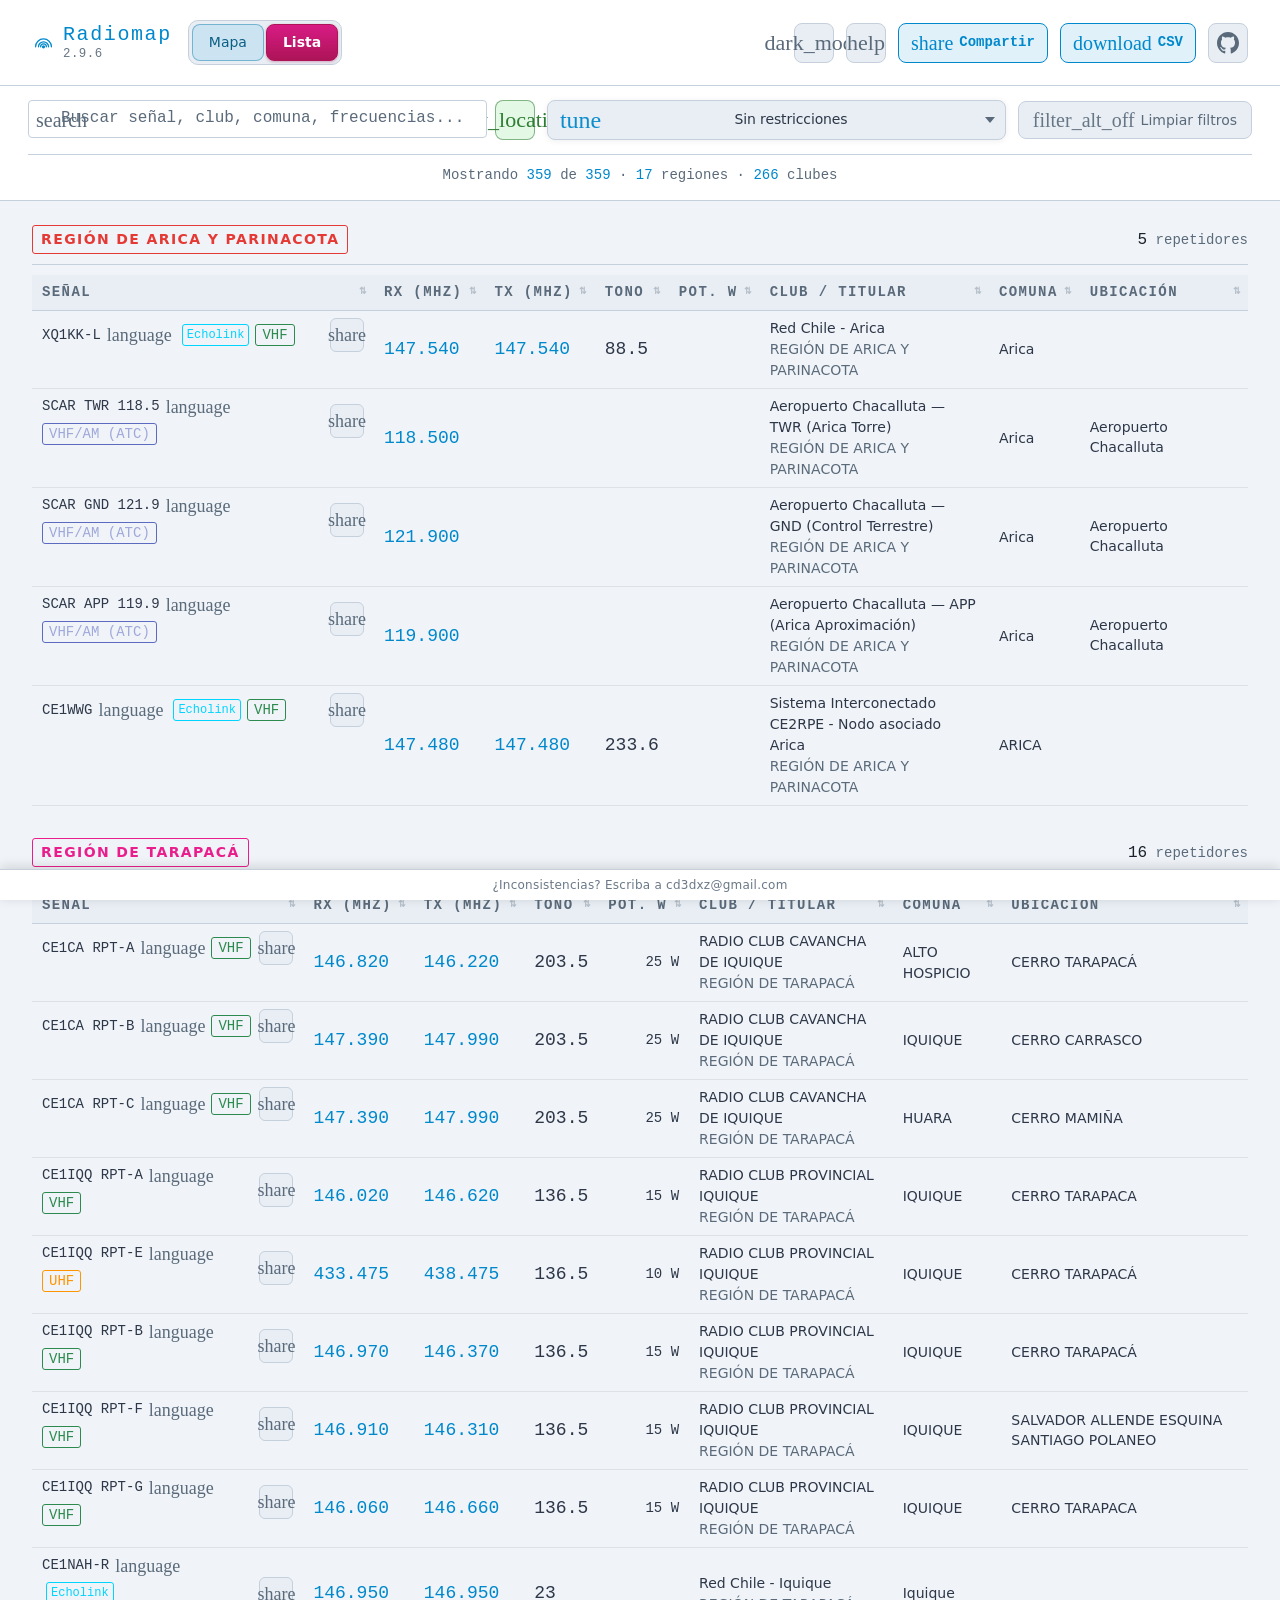
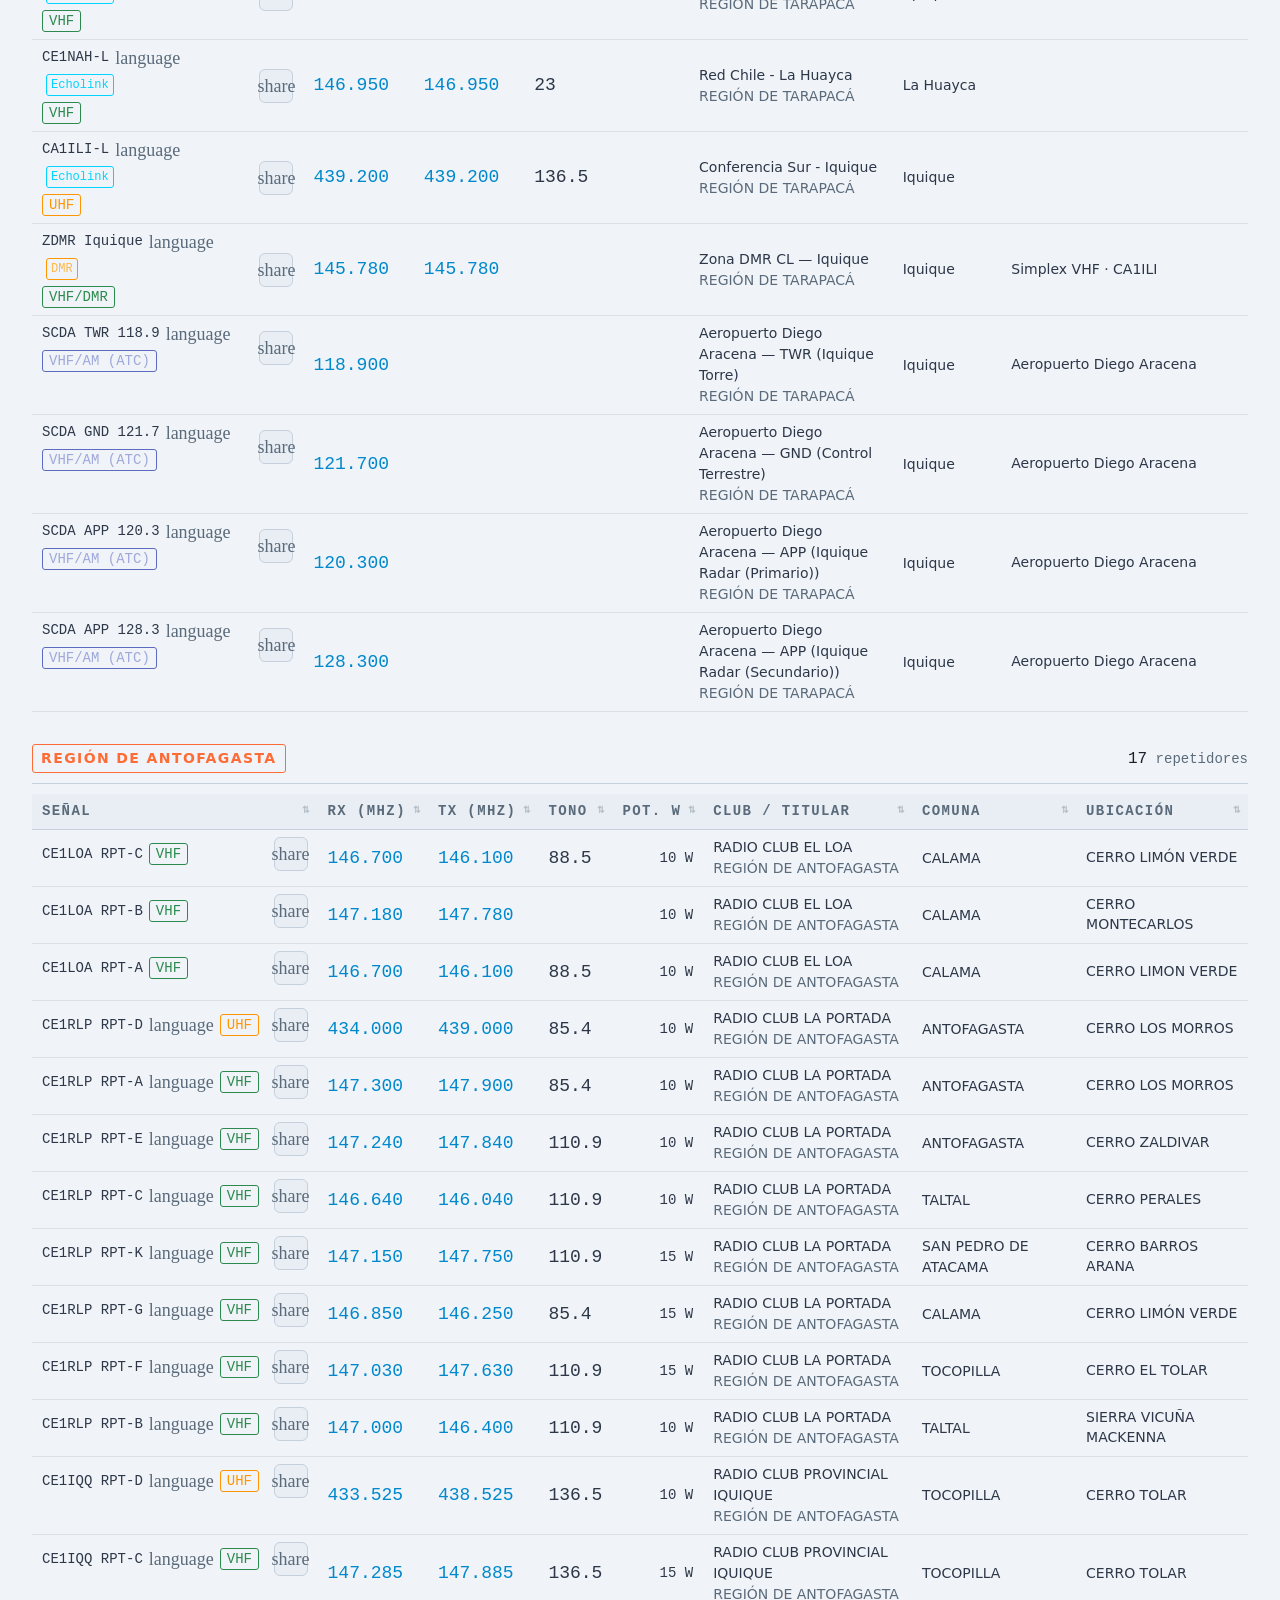
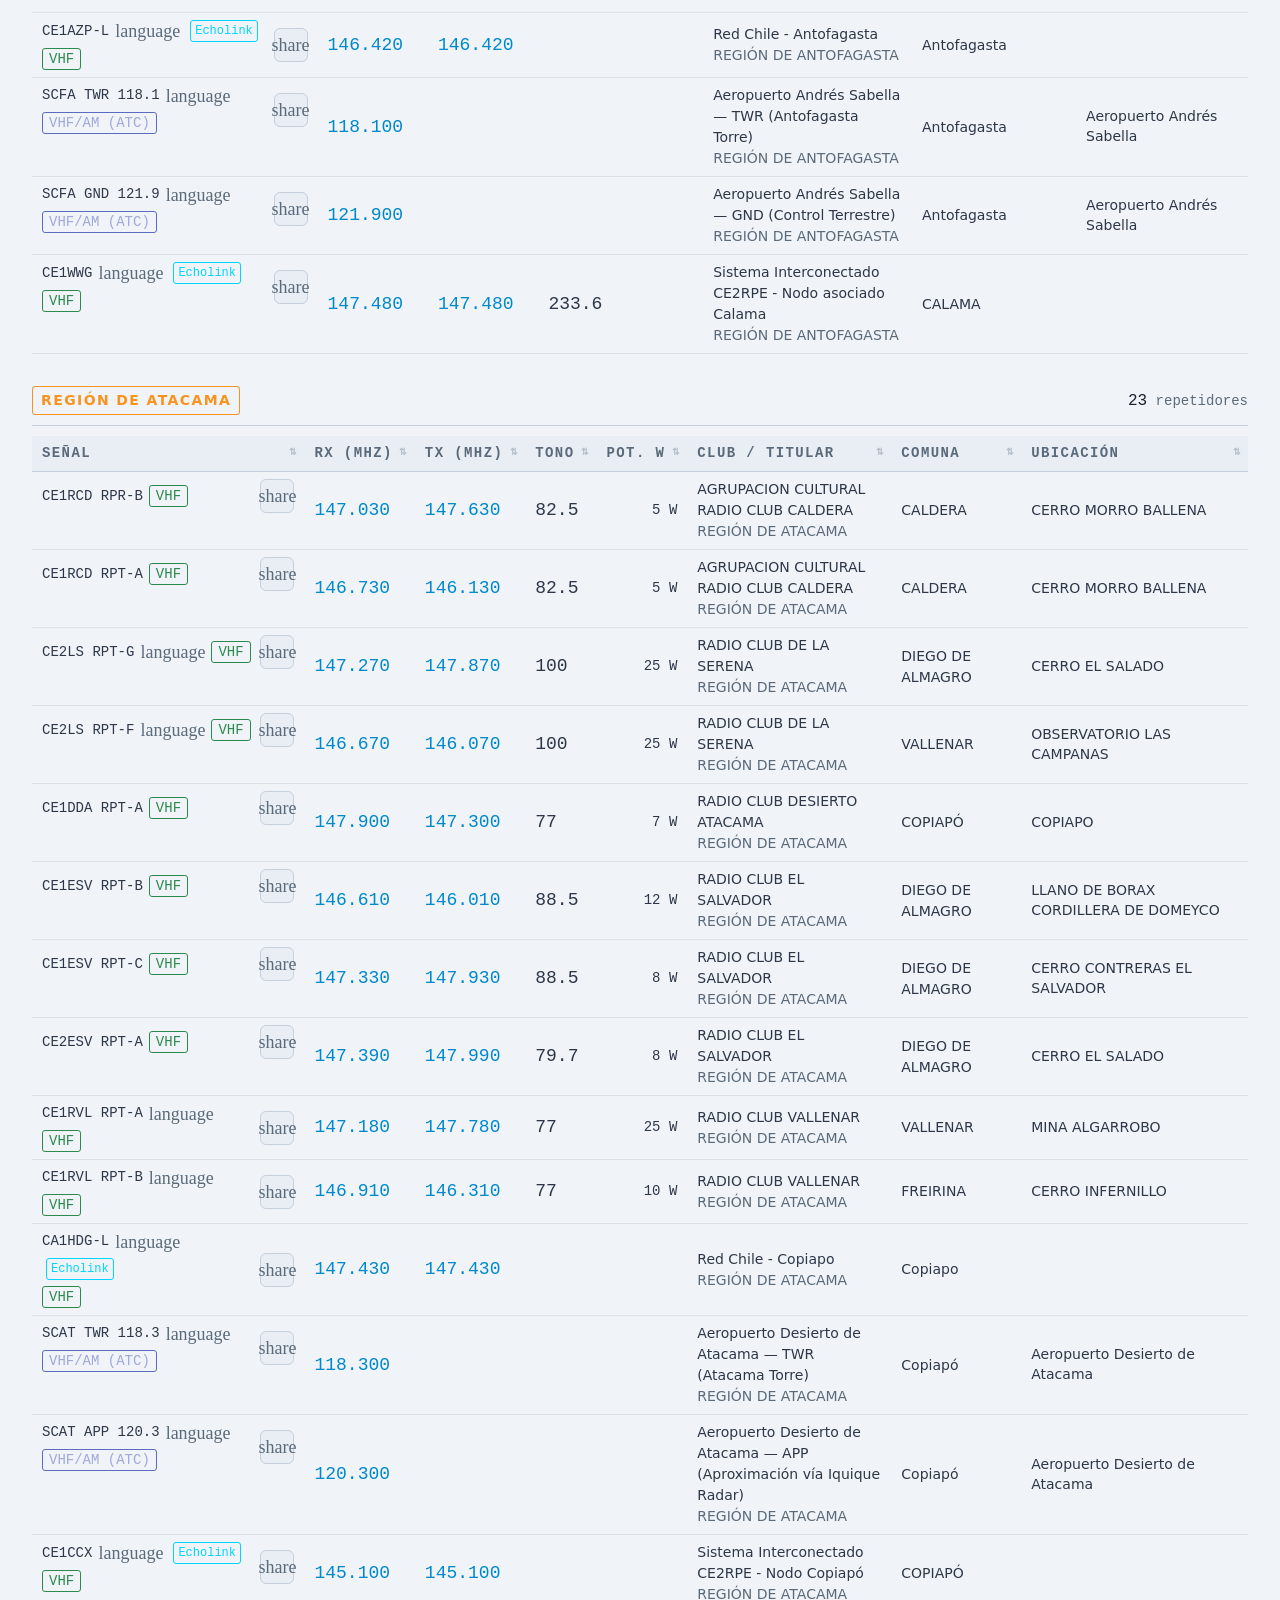
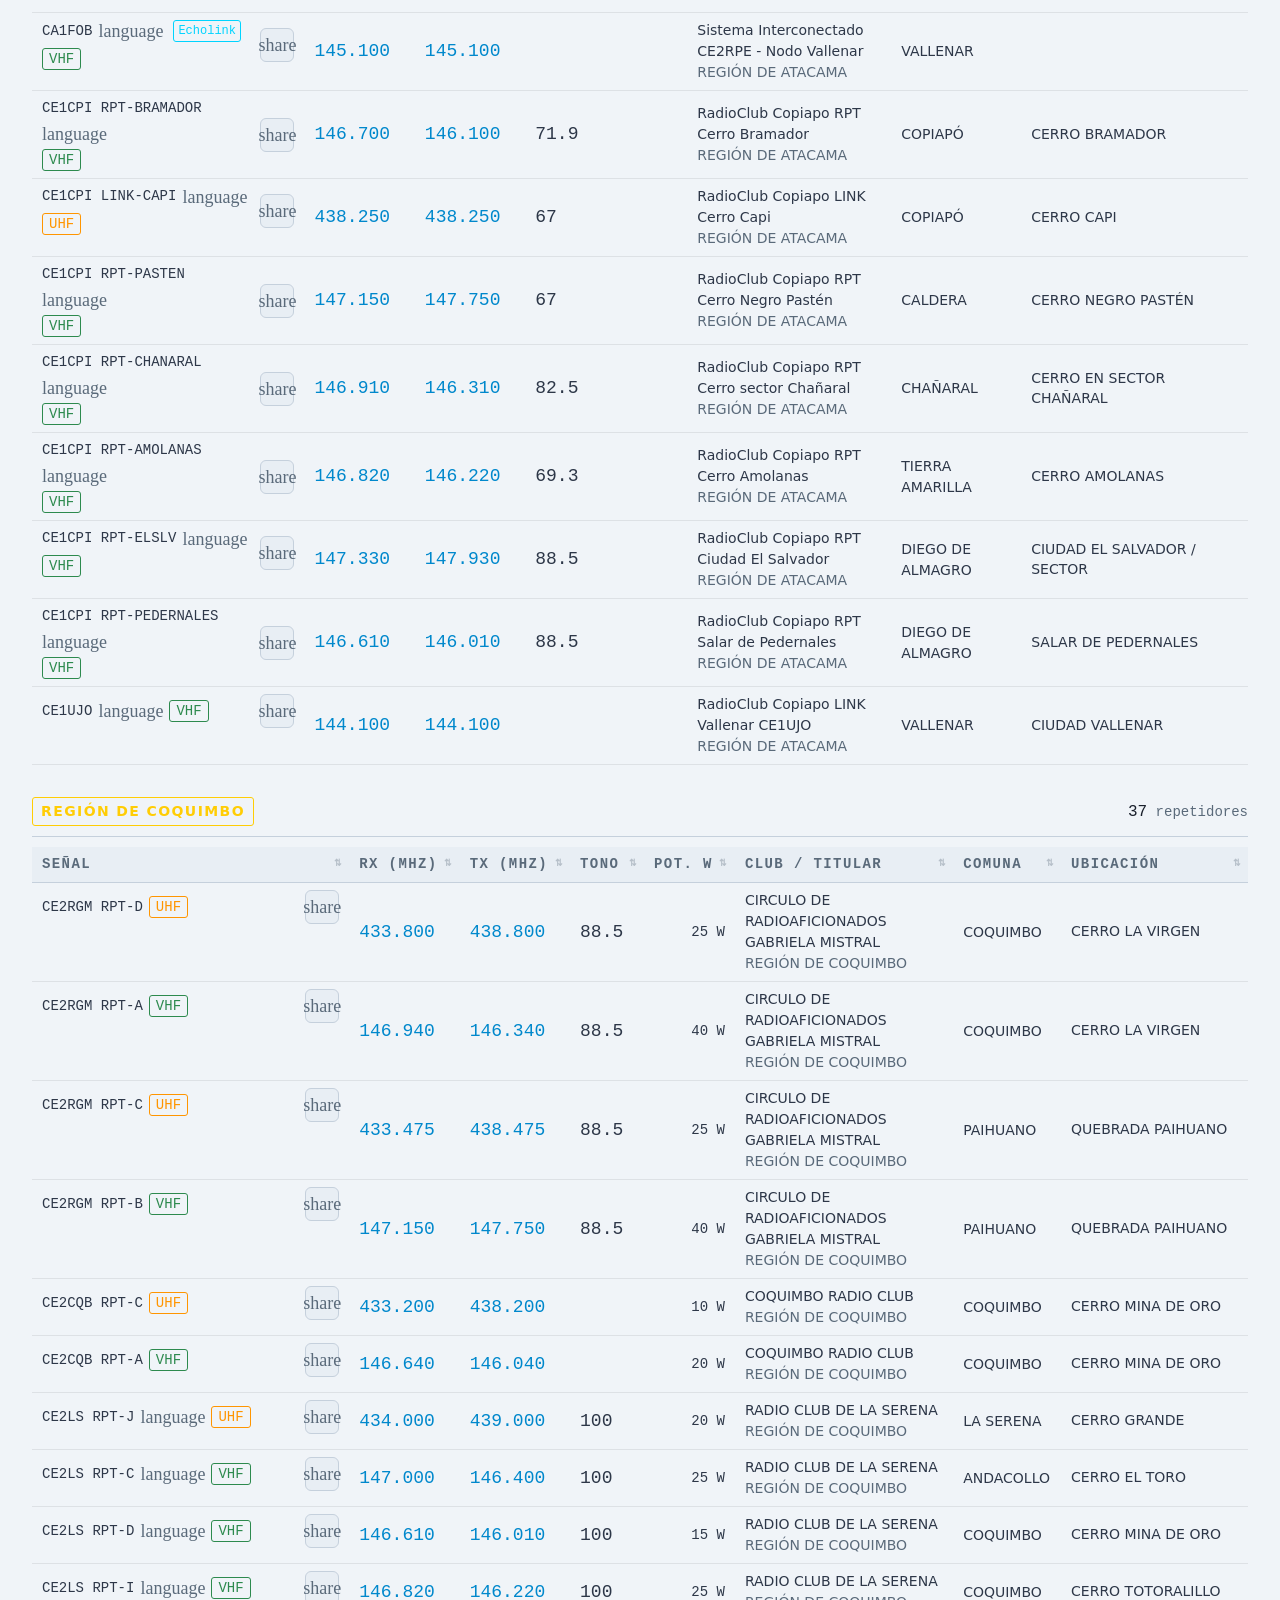
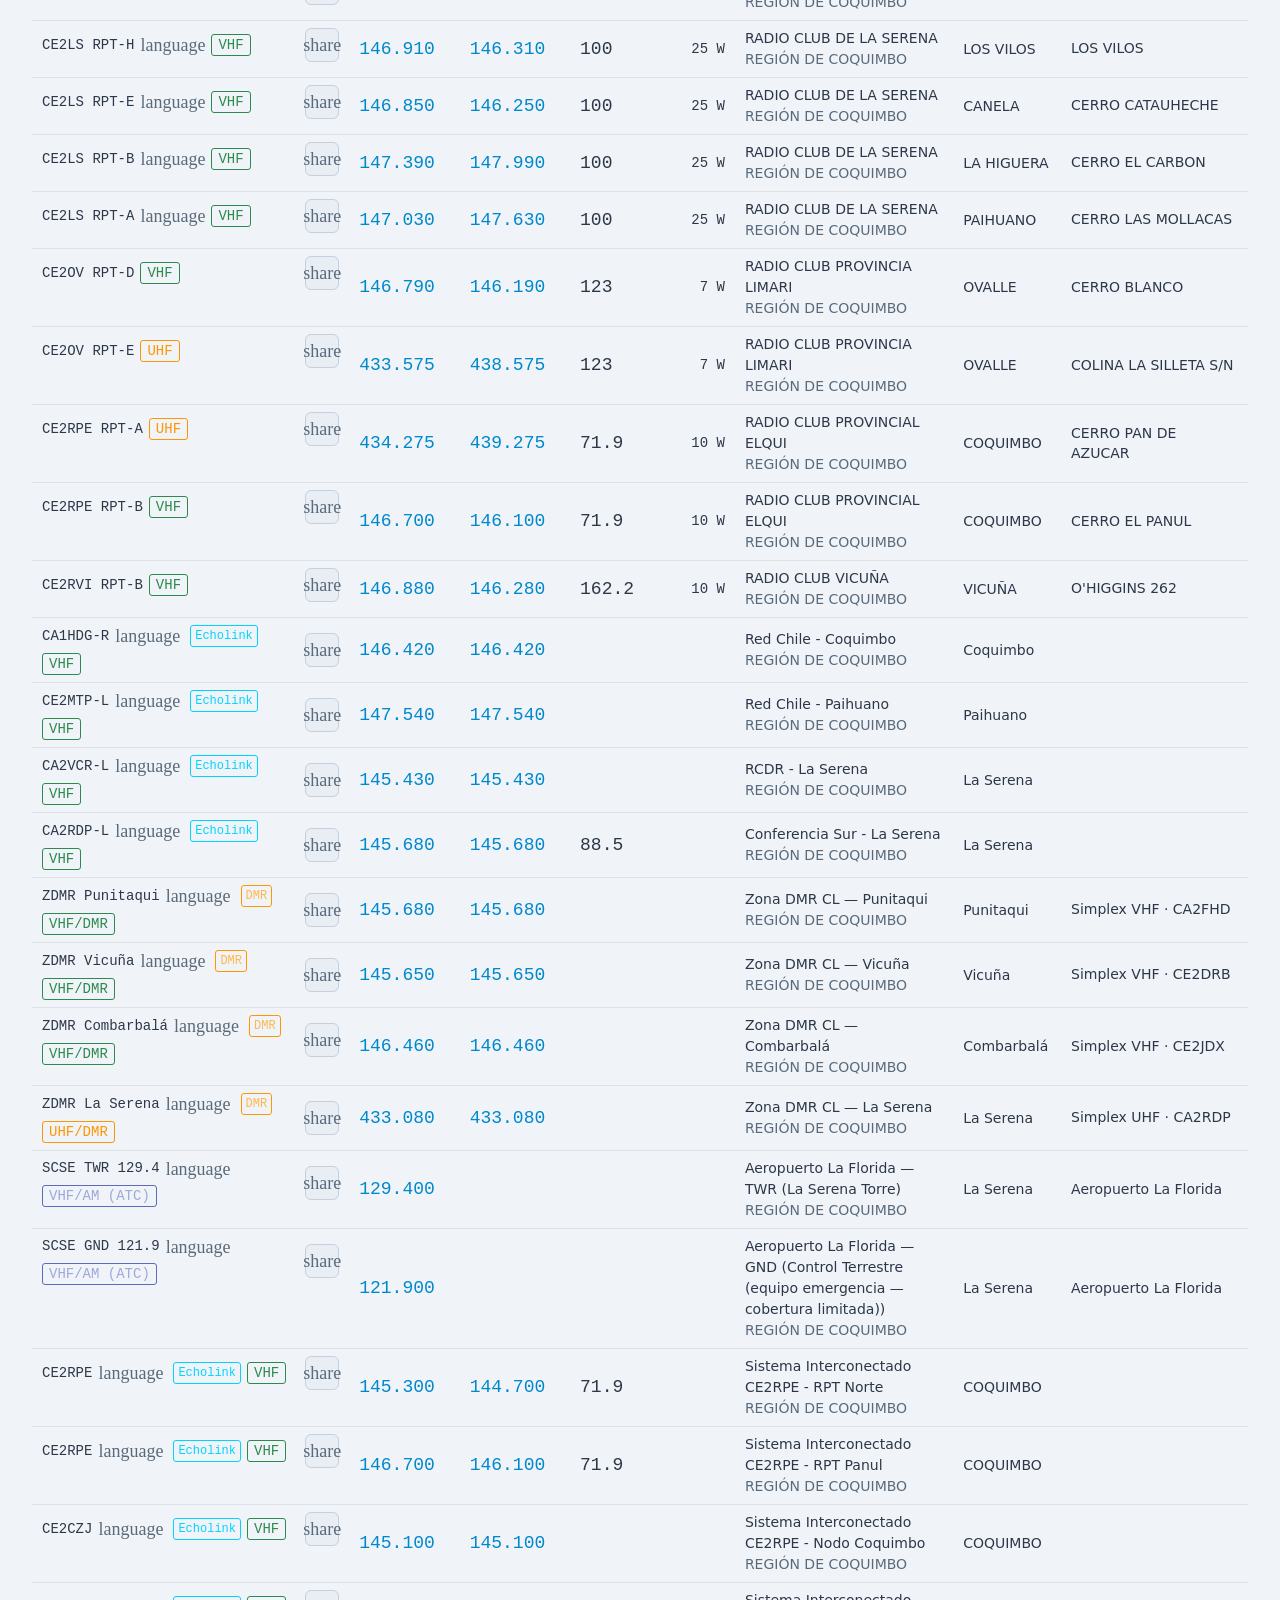
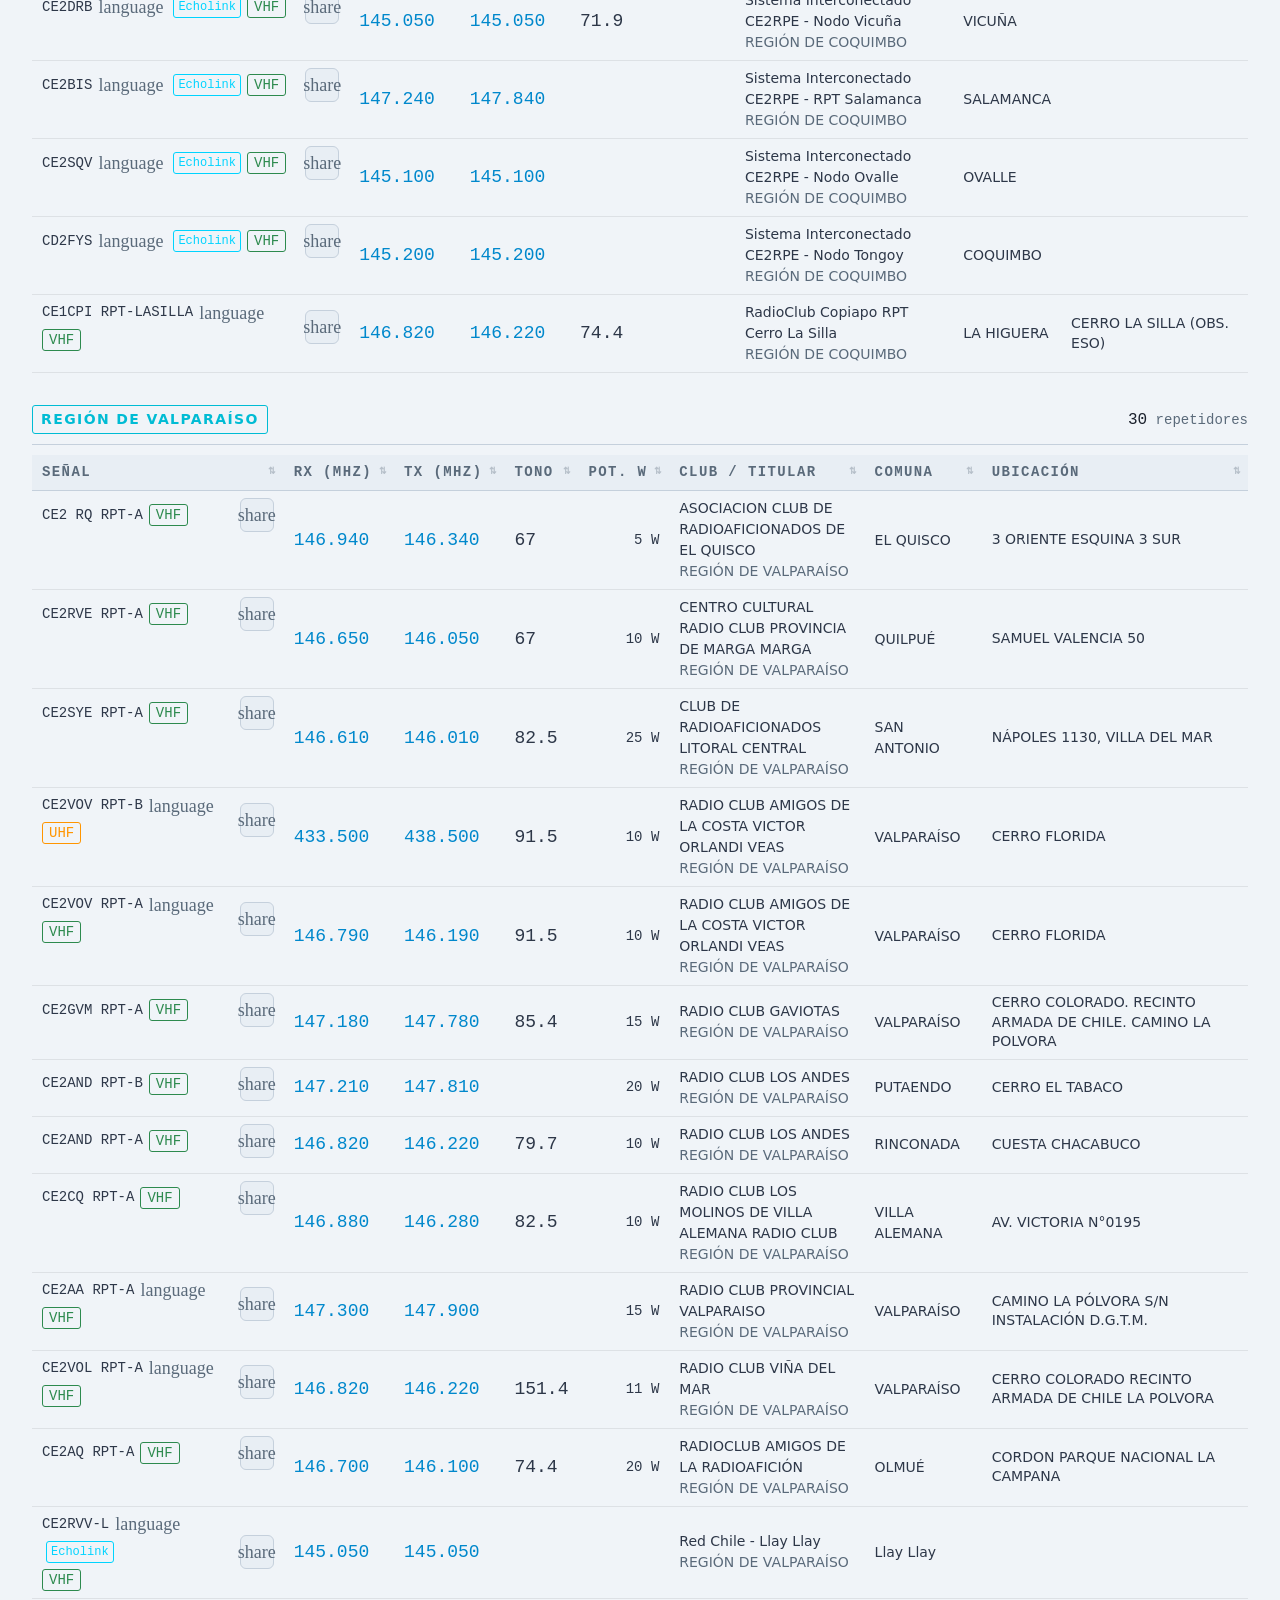
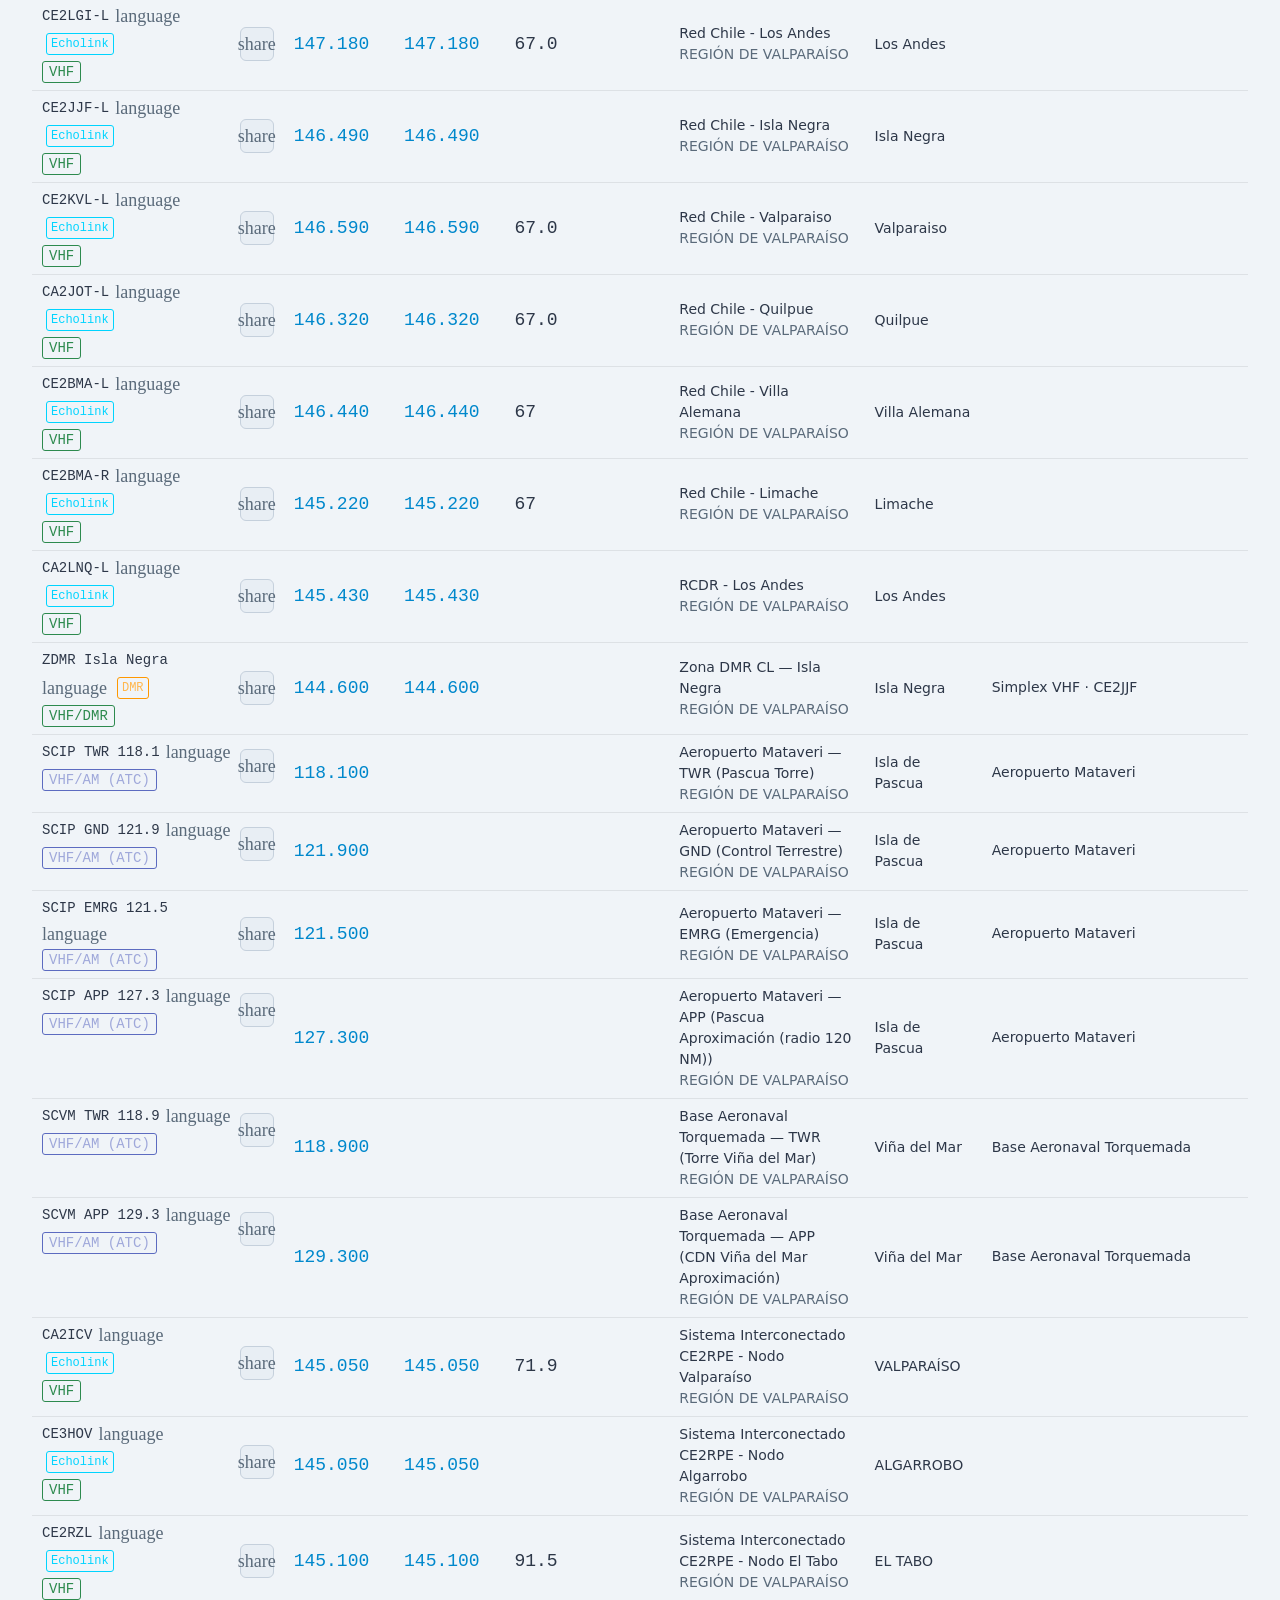
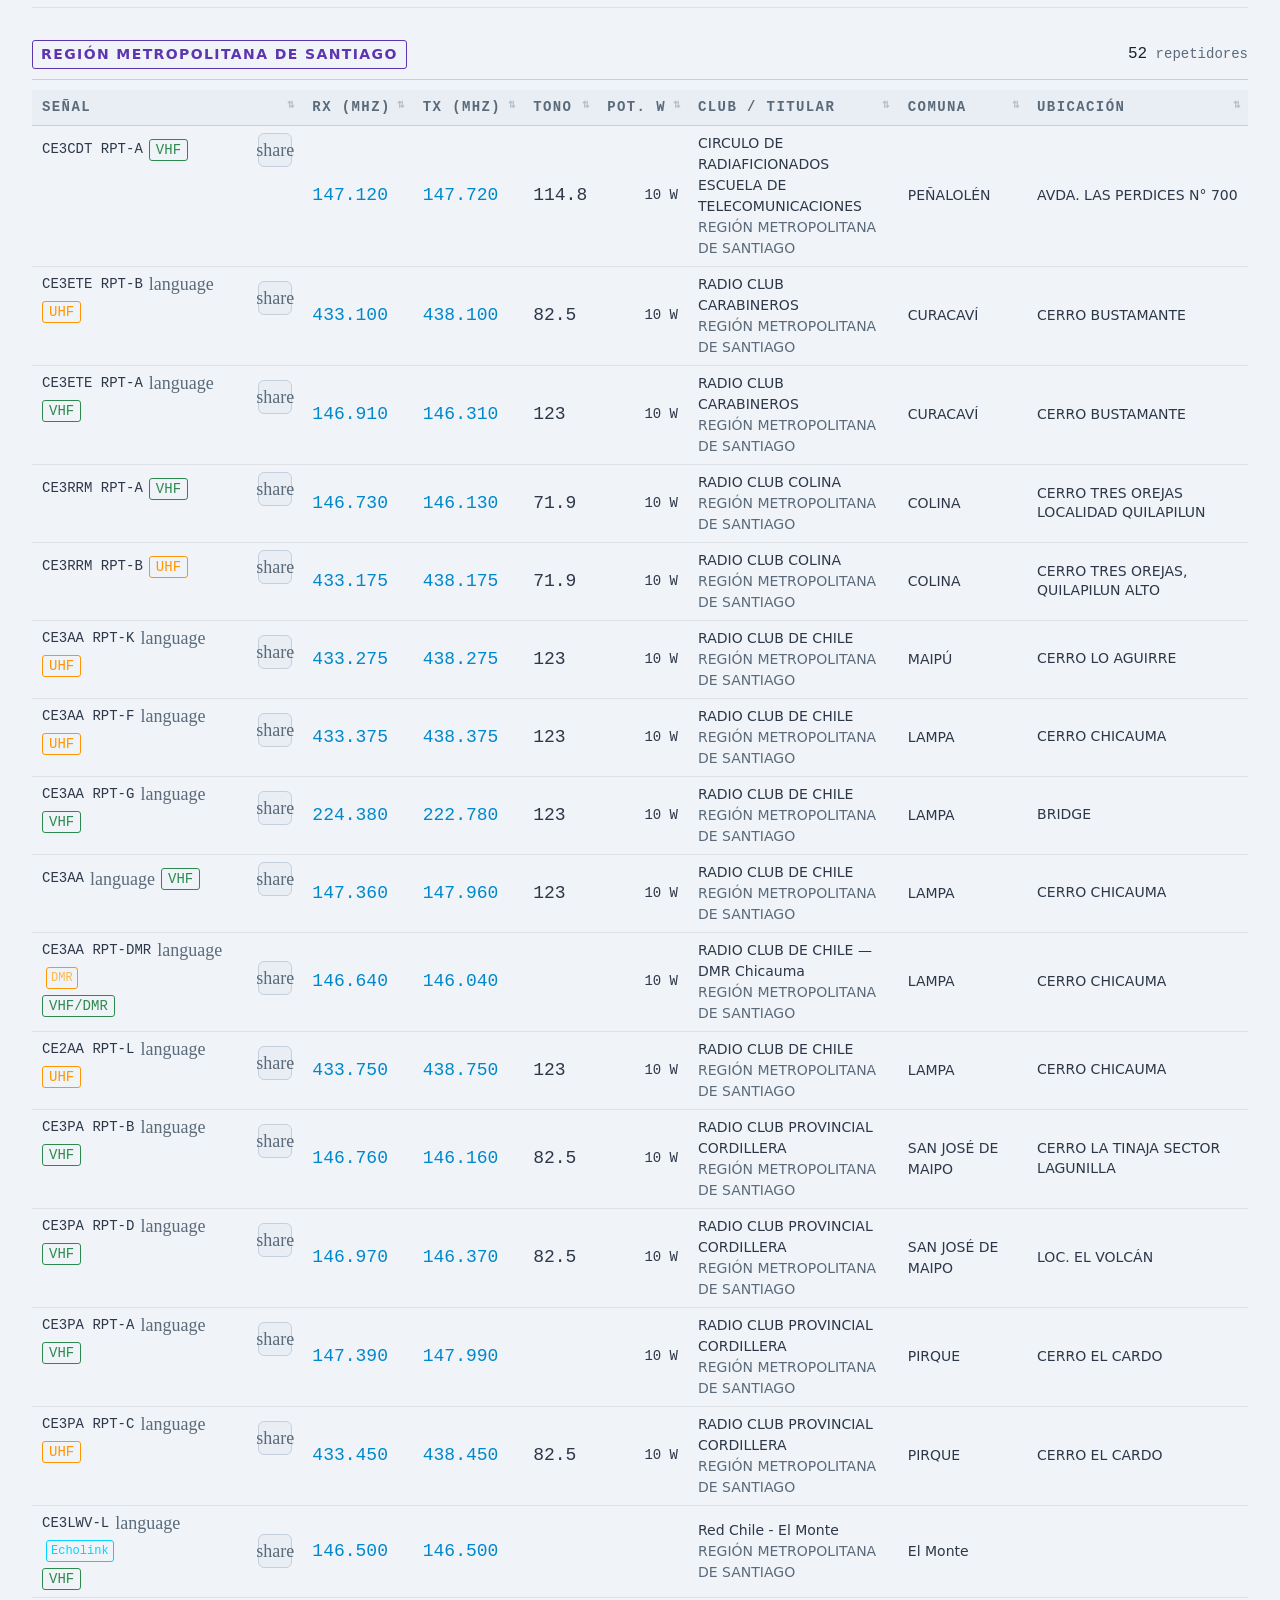
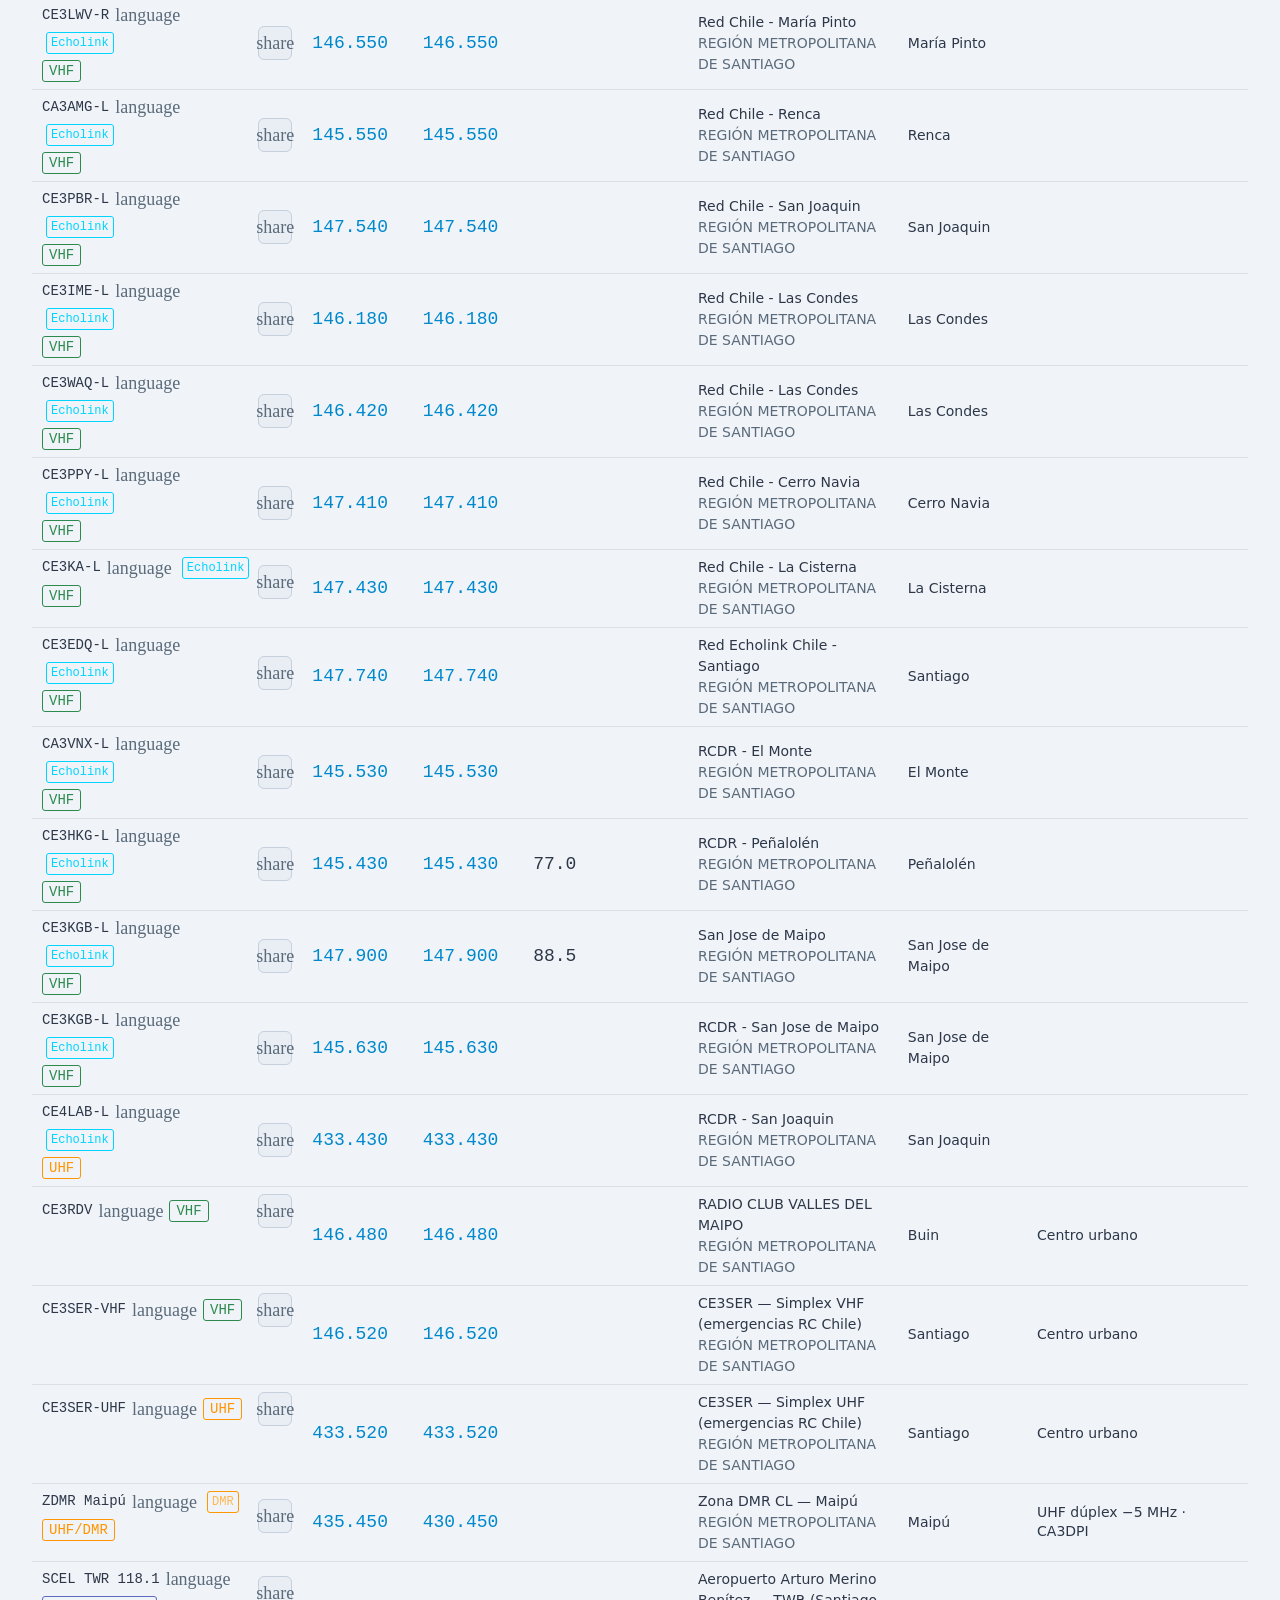
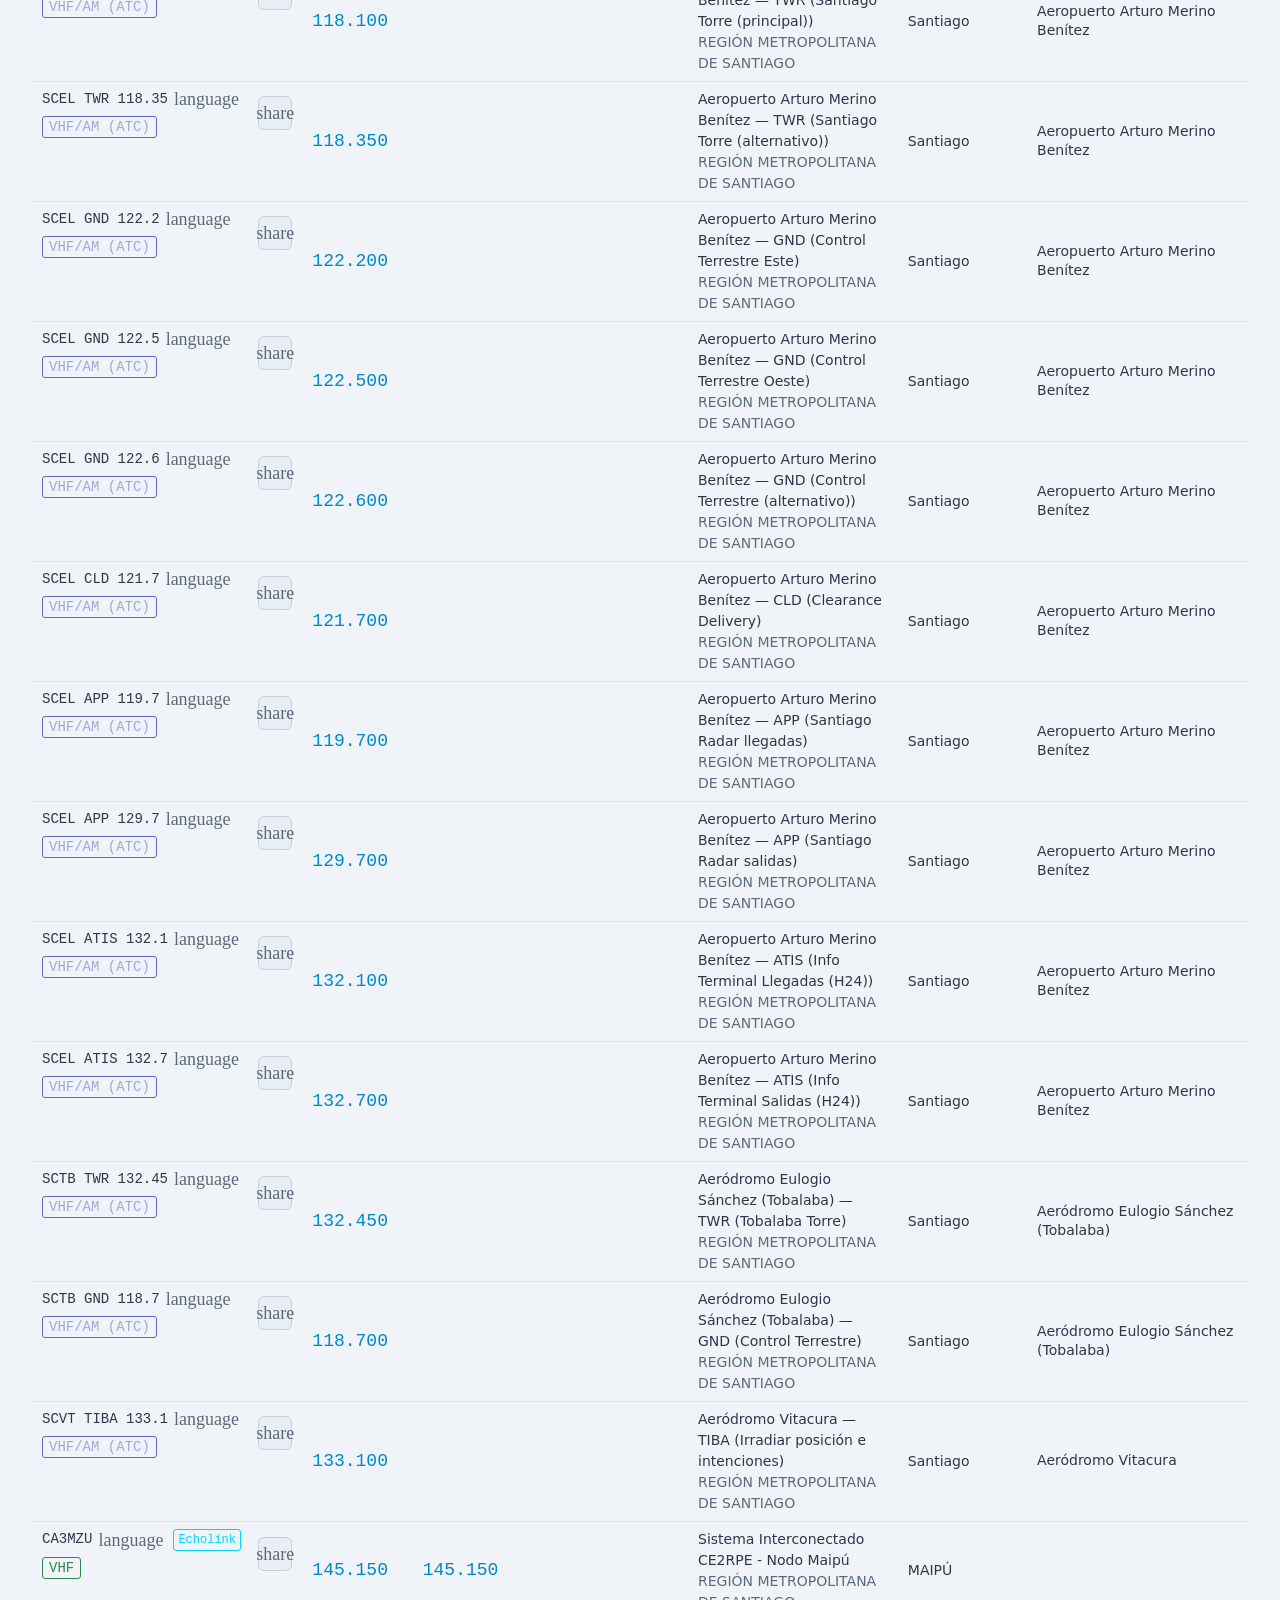
==== commit 84ec86d0: "feat!: add radio/software CSV export system with CHIRP and Yaesu FT5DR support Introduces a pluggabl" ====
--- a/lista.html
+++ b/lista.html
@@ -1,5 +1,5 @@
 <!DOCTYPE html>
-<html lang="es" data-theme="dark">
+<html lang="es-MX" data-theme="dark">
 <head>
 <meta charset="UTF-8">
 <meta http-equiv="Content-Security-Policy" content="default-src 'self'; base-uri 'self'; object-src 'none'; script-src 'self' https://www.googletagmanager.com https://*.googletagmanager.com https://cdnjs.cloudflare.com https://static.cloudflareinsights.com 'unsafe-inline'; style-src 'self' https://fonts.googleapis.com https://cdnjs.cloudflare.com 'unsafe-inline'; img-src 'self' data: blob: https:; font-src 'self' https://fonts.gstatic.com data:; connect-src 'self' https://*.google-analytics.com https://*.analytics.google.com https://*.googletagmanager.com https://stats.g.doubleclick.net https://www.google.com https://google.com https://cdnjs.cloudflare.com https://cloudflareinsights.com; frame-src https://www.googletagmanager.com; upgrade-insecure-requests">
@@ -18,18 +18,18 @@
 <meta property="og:title" content="Radiomap — Lista">
 <meta property="og:description" content="Estaciones de radio en Chile: listado, filtros y búsqueda.">
 <meta property="og:url" content="https://www.radiomap.cl/lista.html">
-<meta property="og:image" content="https://www.radiomap.cl/images/mobile-list.png?v=__VERSION__">
-<meta property="og:image:secure_url" content="https://www.radiomap.cl/images/mobile-list.png?v=__VERSION__">
+<meta property="og:image" content="https://www.radiomap.cl/images/favicon-og.png?v=__VERSION__">
+<meta property="og:image:secure_url" content="https://www.radiomap.cl/images/favicon-og.png?v=__VERSION__">
 <meta property="og:image:type" content="image/png">
-<meta property="og:image:width" content="1064">
-<meta property="og:image:height" content="1155">
-<meta property="og:image:alt" content="Captura del listado de repetidoras por región — Radiomap">
+<meta property="og:image:width" content="512">
+<meta property="og:image:height" content="512">
+<meta property="og:image:alt" content="Radiomap — logotipo">
 <meta property="og:locale" content="es_CL">
-<meta name="twitter:card" content="summary_large_image">
+<meta name="twitter:card" content="summary">
 <meta name="twitter:title" content="Radiomap — Lista">
 <meta name="twitter:description" content="Estaciones de radio en Chile: listado, filtros y búsqueda.">
-<meta name="twitter:image" content="https://www.radiomap.cl/images/mobile-list.png?v=__VERSION__">
-<meta name="twitter:image:alt" content="Captura del listado de repetidoras por región — Radiomap">
+<meta name="twitter:image" content="https://www.radiomap.cl/images/favicon-og.png?v=__VERSION__">
+<meta name="twitter:image:alt" content="Radiomap — logotipo">
 <meta name="twitter:site" content="@radiomap_cl">
 <meta name="twitter:creator" content="@CD3DXZ">
 <script src="scripts/theme.js?v=__VERSION__"></script>
@@ -44,14 +44,14 @@
 <div class="sticky-top">
 <header class="header header--app-bar">
   <a href="https://www.radiomap.cl/" class="header-signal header-signal--map"><span class="header-signal-mark" aria-hidden="true"><svg xmlns="http://www.w3.org/2000/svg" viewBox="0 0 32 32" focusable="false" aria-hidden="true"><g fill="none" stroke="currentColor" stroke-width="1.75" stroke-linecap="round"><path d="M 5 22 A 11 11 0 0 1 27 22"/><path d="M 9 22 A 7 7 0 0 1 23 22"/><path d="M 12 22 A 4 4 0 0 1 20 22"/></g><circle cx="16" cy="22" r="2.25" fill="currentColor"/></svg></span><span class="header-signal-text"><span class="header-signal-title">Radiomap</span><span class="header-signal-version" id="header-app-version" aria-label="Versión">__VERSION__</span></span></a>
-  <nav class="header-nav header-nav--map" aria-label="Navegación principal">
-    <a href="index.html" class="header-link header-link-nav header-link-nav--map">MAPA</a>
-    <a href="lista.html" class="header-link header-link-nav header-link-nav--list current">LISTA</a>
+  <nav class="header-nav header-view-switch" aria-label="Navegación principal">
+    <a href="index.html" class="header-view-switch__segment header-view-switch__segment--map">Mapa</a>
+    <a href="lista.html" class="header-view-switch__segment header-view-switch__segment--list current" aria-current="page">Lista</a>
   </nav>
   <div class="header-map-tools">
     <div class="header-actions">
       <button type="button" id="theme-toggle" onclick="toggleTheme()" aria-label="Modo claro" title="Cambiar tema" class="theme-btn"></button>
-      <button type="button" id="help-btn" onclick="openHelp()" aria-label="Ayuda" title="Cómo usar la app" class="help-btn"><span class="material-symbols-outlined" aria-hidden="true">help</span></button>
+      <button type="button" id="help-btn" onclick="openHelp()" aria-label="Acerca de Radiomap" title="Acerca de Radiomap" class="help-btn"><span class="material-symbols-outlined" aria-hidden="true">help</span></button>
       <a href="#" id="btn-share-view" class="header-action-link btn-download" title="Copiar enlace con filtros y esta vista" aria-label="Compartir vista de la lista"><span class="material-symbols-outlined" aria-hidden="true">share</span><span class="header-action-link__text">Compartir</span></a>
       <a href="#" id="btn-download-csv" class="header-action-link btn-download" title="Descargar CSV" aria-label="Descargar CSV"><span class="material-symbols-outlined" aria-hidden="true">download</span><span class="header-action-link__text">CSV</span></a>
       <a href="https://github.com/juantoledo/radiomap" class="header-link header-link-icon" target="_blank" rel="noopener" title="Ver en GitHub" aria-label="Ver en GitHub"><svg viewBox="0 0 24 24" fill="currentColor" width="18" height="18" aria-hidden="true"><path d="M12 0c-6.626 0-12 5.373-12 12 0 5.302 3.438 9.8 8.207 11.387.599.111.793-.261.793-.577v-2.234c-3.338.726-4.033-1.416-4.033-1.416-.546-1.387-1.333-1.756-1.333-1.756-1.089-.745.083-.729.083-.729 1.205.084 1.839 1.237 1.839 1.237 1.07 1.834 2.807 1.304 3.492.997.107-.775.418-1.305.762-1.604-2.665-.305-5.467-1.334-5.467-5.931 0-1.311.469-2.381 1.236-3.221-.124-.303-.535-1.524.117-3.176 0 0 1.008-.322 3.301 1.23.957-.266 1.983-.399 3.003-.404 1.02.005 2.047.138 3.006.404 2.291-1.552 3.297-1.23 3.297-1.23.653 1.653.242 2.874.118 3.176.77.84 1.235 1.911 1.235 3.221 0 4.609-2.807 5.624-5.479 5.921.43.372.823 1.102.823 2.222v3.293c0 .319.192.694.801.576 4.765-1.589 8.199-6.086 8.199-11.386 0-6.627-5.373-12-12-12z"/></svg></a>
@@ -62,7 +62,7 @@
     <div class="header-menu-group" role="group" aria-labelledby="menu-grp-appearance">
       <div class="header-menu-group__label" id="menu-grp-appearance">Apariencia</div>
       <button type="button" onclick="toggleTheme(); closeMenu();" class="theme-btn menu-theme-toggle" aria-label="Cambiar tema" role="menuitem"></button>
-      <button type="button" onclick="openHelp(); closeMenu();" class="help-btn" role="menuitem"><span class="menu-item-icon"><span class="material-symbols-outlined" aria-hidden="true">help</span></span> Ayuda</button>
+      <button type="button" onclick="openHelp(); closeMenu();" class="help-btn" role="menuitem"><span class="menu-item-icon"><span class="material-symbols-outlined" aria-hidden="true">help</span></span> Acerca</button>
     </div>
     <div class="header-menu-group" role="group" aria-labelledby="menu-grp-location">
       <div class="header-menu-group__label" id="menu-grp-location">Ubicación</div>
@@ -79,48 +79,6 @@
     </div>
   </div>
 </header>
-
-<!-- HELP MODAL -->
-<div id="help-overlay" class="help-overlay" aria-hidden="true" tabindex="-1">
-  <div class="help-modal" role="dialog" aria-labelledby="help-title" aria-modal="true">
-    <div class="help-modal-header">
-      <h2 id="help-title" class="help-title">Cómo usar la app</h2>
-      <button type="button" class="help-close" onclick="closeHelp()" aria-label="Cerrar"><span class="material-symbols-outlined" aria-hidden="true">close</span></button>
-    </div>
-    <div class="help-modal-body">
-      <p class="help-lead"><strong>Radiomap</strong> — mapa y lista de repetidoras, nodos Echolink y estaciones DMR en Chile.</p>
-      <section class="help-section">
-        <h3>Para qué sirve</h3>
-        <ul>
-          <li>Ver en el mapa repetidoras, nodos Echolink y estaciones DMR; círculos orientativos, propagación donde exista, y ubicación.</li>
-          <li><strong>Cerca de mí</strong> — botón con icono de ubicación (<span class="material-symbols-outlined help-inline-icon" aria-hidden="true">my_location</span>) junto a la búsqueda, o la opción del menú ☰: filtro por distancia (20–100 km) desde tu ubicación; con repetidora de referencia (mapa o enlace compartido), el mismo deslizador <strong>Radio</strong> aplica desde esa señal.</li>
-          <li>Buscar por señal, comuna, frecuencias (RX/TX/tono) o filtrar por banda, región y tipo (Echolink / DMR / radioclubes).</li>
-          <li>Revisar datos de cada nodo y descargar listas en CSV (botón ↓ CSV siempre visible).</li>
-          <li><strong>↗ Compartir</strong>: mensaje con enlace que conserva filtros, búsqueda, referencia de distancia y <strong>radio en km</strong> cuando aplique. Desde la lista el texto es un saludo con el enlace; en el mapa (en otra pestaña) también puede ir una captura de la vista.</li>
-        </ul>
-      </section>
-      <section class="help-section">
-        <h3>Mapa de cobertura</h3>
-        <ul>
-          <li>Explora el mapa; cambia el tema claro/oscuro con ☽.</li>
-          <li>Vista (iconos): marcador, círculo de cobertura o ambos.</li>
-          <li>Filtros: banda, región, tipo y conferencia/red — listas con casillas; «Todas» en cada una quita el filtro de ese criterio (varias opciones = OR).</li>
-          <li>En el mapa: radioclubes = círculo; Echolink = cuadrado «e»; DMR = rombo «d». En la lista, insignias junto a la señal. CSV y compartir incluyen los filtros activos.</li>
-          <li><a href="propagacion.html?v=__VERSION__" target="_blank" rel="noopener noreferrer">Sobre propagación</a> — cómo se interpreta el mapa de cobertura experimental, leyenda dBm y limitaciones (en el mapa, donde haya datos).</li>
-        </ul>
-      </section>
-      <section class="help-section">
-        <h3>Lista de repetidores</h3>
-        <ul>
-          <li>Tabla agrupada por región con señal, banda, RX/TX, tono, potencia, club, comuna y vencimiento.</li>
-          <li>Mismos filtros y búsqueda (incluye frecuencias).</li>
-          <li>Descarga CSV desde el header (siempre visible, también en móvil).</li>
-        </ul>
-      </section>
-      <p class="help-meta"><span id="help-version-line">Versión <span id="app-version">—</span>. </span>Agénticamente desarrollado por <a href="https://cd3dxz.radio" target="_blank" rel="noopener">CD3DXZ</a>.</p>
-    </div>
-  </div>
-</div>
 
 <div class="radiomap-toolbar-host">
 <div class="controls">
@@ -141,7 +99,10 @@
         <h2 id="map-filter-sheet-title" class="map-filter-sheet-panel__title">Filtros</h2>
         <p class="map-filter-sheet-panel__meta" id="filter-unified-summary-sheet" aria-live="polite"></p>
       </div>
-      <button type="button" id="btn-map-filter-sheet-close" class="map-filter-sheet-panel__close" aria-label="Cerrar filtros"><span class="material-symbols-outlined" aria-hidden="true">close</span></button>
+      <div class="map-filter-sheet-panel__header-actions">
+        <button type="button" class="map-filter-sheet-panel__clear" onclick="clearAllFilters()" title="Quitar búsqueda, filtros y cerca de mí" aria-label="Limpiar filtros"><span class="material-symbols-outlined" aria-hidden="true">filter_alt_off</span></button>
+        <button type="button" id="btn-map-filter-sheet-close" class="map-filter-sheet-panel__close" aria-label="Cerrar filtros"><span class="material-symbols-outlined" aria-hidden="true">close</span></button>
+      </div>
     </div>
     <div class="map-filter-sheet-panel__body">
   <details class="filter-dropdown filter-dropdown--unified" id="list-filters-details">
@@ -176,6 +137,9 @@
             <label class="filter-checkbox-row"><input type="checkbox" data-filter-value="dmr"> DMR</label>
             <label class="filter-checkbox-row"><input type="checkbox" data-filter-value="radioclub"> Radioclubes</label>
             <label class="filter-checkbox-row"><input type="checkbox" data-filter-value="atc"> ATC / aéreo</label>
+            <label class="filter-checkbox-row"><input type="checkbox" data-filter-value="fire"> Bomberos</label>
+            <label class="filter-checkbox-row"><input type="checkbox" data-filter-value="ambulance"> Ambulancia</label>
+            <label class="filter-checkbox-row"><input type="checkbox" data-filter-value="sea"> Marítimo</label>
           </div>
         </section>
         <section class="filter-section" aria-labelledby="filter-heading-conference">
@@ -242,13 +206,32 @@
 <script src="data/data.js?v=__VERSION__"></script>
 <script src="scripts/conference-colors.js?v=__VERSION__"></script>
 <script src="scripts/utils.js?v=__VERSION__"></script>
+<script src="scripts/station-service-icons.js?v=__VERSION__"></script>
 <script src="scripts/location-filter.js?v=__VERSION__"></script>
 <script src="scripts/dmr-ui.js?v=__VERSION__"></script>
 <script src="scripts/share-view.js?v=__VERSION__"></script>
 <script src="scripts/export-csv.js?v=__VERSION__"></script>
+<script src="scripts/exporter/registry.js?v=__VERSION__"></script>
+<script src="scripts/exporter/chirp/mapper.js?v=__VERSION__"></script>
+<script src="scripts/exporter/ft5dr/mapper.js?v=__VERSION__"></script>
 <script src="scripts/help.js?v=__VERSION__"></script>
 <script src="scripts/station-display.js?v=__VERSION__"></script>
 <script src="scripts/analytics.js?v=__VERSION__"></script>
+<script src="scripts/coach-marks.js?v=__VERSION__"></script>
 <script src="scripts/list.js?v=__VERSION__"></script>
+
+<dialog id="export-dialog" aria-labelledby="export-dialog-title">
+  <div class="export-dialog__inner">
+    <h2 id="export-dialog-title" class="export-dialog__title">Descargar datos</h2>
+    <button id="export-dialog-csv" class="export-dialog__option export-dialog__option--primary">
+      <span class="material-symbols-outlined" aria-hidden="true">download</span>
+      CSV Estándar Radiomap
+    </button>
+    <div class="export-dialog__section-label">Para radio/software específico</div>
+    <div id="export-dialog-radios" class="export-dialog__radio-list"></div>
+    <p class="export-dialog__disclaimer"><strong>⚠ Altamente experimental.</strong> Estos archivos pueden fallar al importar o contener valores incorrectos. <strong>Verifique potencia y configuraciones antes de cargar.</strong> No opere sin revisar.</p>
+    <button id="export-dialog-cancel" class="export-dialog__cancel">Cancelar</button>
+  </div>
+</dialog>
 </body>
 </html>
--- a/css/theme.css
+++ b/css/theme.css
@@ -242,78 +242,108 @@
   gap: 8px;
   flex-shrink: 0;
 }
-.header-link-nav {
+/* Mapa / Lista: un solo control segmentado (VHF cyan · UHF magenta) */
+.header-nav.header-view-switch {
+  gap: 2px;
+  padding: 3px;
+  border-radius: 10px;
+  background: var(--surface2);
+  border: 1px solid var(--border);
+  align-items: stretch;
+}
+.header-view-switch__segment {
+  font-family: var(--font-sans);
+  font-size: var(--fs-sm);
+  font-weight: 500;
+  color: var(--text-dim);
+  text-decoration: none;
+  padding: 7px 16px;
+  border-radius: 8px;
+  border: 1px solid transparent;
+  transition: color 0.15s, background 0.15s, border-color 0.15s, box-shadow 0.15s;
   white-space: nowrap;
-}
-/* MAPA = VHF cyan · LISTA = UHF magenta — easy to tell apart */
-.header-link-nav.current {
+  display: inline-flex;
+  align-items: center;
+  justify-content: center;
+  min-height: 36px;
+  box-sizing: border-box;
+  -webkit-tap-highlight-color: transparent;
+}
+.header-view-switch__segment.current {
   cursor: default;
   pointer-events: none;
   font-weight: 600;
 }
-.header-link-nav--map:not(.current) {
-  border-color: rgba(41, 171, 226, 0.5);
+.header-view-switch__segment--map:not(.current) {
+  border-color: rgba(41, 171, 226, 0.45);
   color: var(--vhf);
   background: rgba(41, 171, 226, 0.08);
 }
-.header-link-nav--map:not(.current):hover {
+.header-view-switch__segment--map:not(.current):hover {
   border-color: var(--vhf);
   color: #7fd4f5;
   background: rgba(41, 171, 226, 0.16);
 }
-.header-link-nav--map.current {
+.header-view-switch__segment--map.current {
   border-color: var(--vhf);
   color: #d2f0ff;
   background: rgba(41, 171, 226, 0.28);
   box-shadow: 0 0 0 1px rgba(41, 171, 226, 0.35);
 }
-.header-link-nav--list:not(.current) {
-  border-color: rgba(233, 30, 140, 0.45);
+.header-view-switch__segment--list:not(.current) {
+  border-color: rgba(233, 30, 140, 0.42);
   color: #f48fb1;
   background: rgba(233, 30, 140, 0.08);
 }
-.header-link-nav--list:not(.current):hover {
+.header-view-switch__segment--list:not(.current):hover {
   border-color: var(--uhf);
   color: #ff9ec7;
   background: rgba(233, 30, 140, 0.15);
 }
-.header-link-nav--list.current {
+.header-view-switch__segment--list.current {
   border-color: var(--uhf);
   color: #ffe4f3;
   background: rgba(233, 30, 140, 0.22);
   box-shadow: 0 0 0 1px rgba(233, 30, 140, 0.35);
 }
-html[data-theme="light"] .header-link-nav--map:not(.current) {
+html[data-theme="light"] .header-view-switch__segment--map:not(.current) {
   border-color: rgba(13, 122, 168, 0.45);
   color: #0b5f85;
   background: rgba(41, 171, 226, 0.14);
 }
-html[data-theme="light"] .header-link-nav--map:not(.current):hover {
+html[data-theme="light"] .header-view-switch__segment--map:not(.current):hover {
   border-color: #0d7aa8;
   color: #064a66;
   background: rgba(41, 171, 226, 0.22);
 }
-html[data-theme="light"] .header-link-nav--map.current {
+html[data-theme="light"] .header-view-switch__segment--map.current {
   border-color: #0d7aa8;
   color: #fff;
   background: linear-gradient(180deg, #1a9ad4 0%, #0d7aa8 100%);
   box-shadow: 0 1px 3px rgba(13, 122, 168, 0.35);
 }
-html[data-theme="light"] .header-link-nav--list:not(.current) {
+html[data-theme="light"] .header-view-switch__segment--list:not(.current) {
   border-color: rgba(180, 30, 100, 0.4);
   color: #ad1457;
   background: rgba(233, 30, 140, 0.1);
 }
-html[data-theme="light"] .header-link-nav--list:not(.current):hover {
+html[data-theme="light"] .header-view-switch__segment--list:not(.current):hover {
   border-color: #c2185b;
   color: #880e4f;
   background: rgba(233, 30, 140, 0.16);
 }
-html[data-theme="light"] .header-link-nav--list.current {
+html[data-theme="light"] .header-view-switch__segment--list.current {
   border-color: #ad1457;
   color: #fff;
   background: linear-gradient(180deg, #d81b85 0%, #ad1457 100%);
   box-shadow: 0 1px 3px rgba(173, 20, 87, 0.35);
+}
+.header-view-switch__segment:focus-visible {
+  outline: 2px solid var(--accent);
+  outline-offset: 2px;
+}
+.header-view-switch__segment:focus:not(:focus-visible) {
+  outline: none;
 }
 .header-actions { display: flex; align-items: center; gap: 12px; }
 .header-link-icon {
@@ -373,7 +403,7 @@
 }
 .menu-toggle { display: none; }
 
-/* App bar (mapa, lista, propagación): marca | MAPA/LISTA | acciones + menú */
+/* App bar (mapa, lista, propagación): marca | Mapa/Lista segmentado | acciones + menú */
 .header.header--app-bar {
   gap: 16px;
 }
@@ -577,6 +607,10 @@
   font-family: var(--font-sans);
   -webkit-tap-highlight-color: transparent;
 }
+/* syncFilterTypeOptionsAvailability: author display:flex must not override [hidden] */
+.filter-checkbox-list .filter-checkbox-row[hidden] {
+  display: none !important;
+}
 .filter-checkbox-row:hover { background: rgba(0, 212, 255, 0.06); }
 .filter-checkbox-row input {
   margin-top: 0;
@@ -838,6 +872,12 @@
   border-bottom: 1px solid var(--border);
   flex-shrink: 0;
 }
+.map-filter-sheet-panel__header-actions {
+  display: flex;
+  align-items: center;
+  gap: 4px;
+  flex-shrink: 0;
+}
 .map-filter-sheet-panel__title {
   margin: 0;
   font-size: var(--fs-md);
@@ -845,7 +885,8 @@
   font-family: var(--font-sans);
   color: var(--text-bright);
 }
-.map-filter-sheet-panel__close {
+.map-filter-sheet-panel__close,
+.map-filter-sheet-panel__clear {
   display: inline-flex;
   align-items: center;
   justify-content: center;
@@ -862,13 +903,28 @@
   transition: color 0.15s, background 0.15s;
   -webkit-tap-highlight-color: transparent;
 }
-.map-filter-sheet-panel__close:hover {
+.map-filter-sheet-panel__close:hover,
+.map-filter-sheet-panel__clear:hover {
   color: var(--accent);
   background: rgba(0, 212, 255, 0.08);
 }
-.map-filter-sheet-panel__close .material-symbols-outlined {
+.map-filter-sheet-panel__close:focus-visible,
+.map-filter-sheet-panel__clear:focus-visible {
+  outline: 2px solid var(--accent);
+  outline-offset: 2px;
+}
+.map-filter-sheet-panel__close:focus:not(:focus-visible),
+.map-filter-sheet-panel__clear:focus:not(:focus-visible) {
+  outline: none;
+}
+.map-filter-sheet-panel__close .material-symbols-outlined,
+.map-filter-sheet-panel__clear .material-symbols-outlined {
   font-size: 22px;
   line-height: 1;
+}
+html[data-theme="light"] .map-filter-sheet-panel__close:hover,
+html[data-theme="light"] .map-filter-sheet-panel__clear:hover {
+  background: rgba(0, 136, 204, 0.1);
 }
 .map-filter-sheet-panel__body {
   min-width: 0;
@@ -1165,7 +1221,7 @@
   font-size: var(--fs-xs);
 }
 .sidebar-signal { font-family: var(--font-mono); font-size: var(--fs-lg); color: var(--accent); }
-.sidebar-signal.sidebar-signal--air {
+.sidebar-signal.sidebar-signal--service {
   display: flex;
   align-items: center;
   flex-wrap: wrap;
@@ -1473,6 +1529,13 @@
 .sb-freq-val {
   color: var(--accent);
 }
+.sb-detail-grid .sb-val .sb-notes {
+  display: block;
+  font-size: var(--fs-xxs);
+  color: var(--text);
+  line-height: 1.45;
+  font-family: var(--font-sans);
+}
 .sb-section-title {
   font-family: var(--font-mono);
   font-size: var(--fs-sm);
@@ -1596,7 +1659,7 @@
   line-height: 1;
   pointer-events: none;
 }
-.neighbor-atc {
+.neighbor-service {
   width: 14px;
   height: 14px;
   border-radius: 50%;
@@ -1609,7 +1672,7 @@
   box-shadow: inset 0 0 0 1px rgba(255,255,255,0.25);
   color: rgba(255,255,255,0.95);
 }
-.neighbor-atc-icon {
+.neighbor-service-icon {
   width: 10px;
   height: 10px;
   display: block;
@@ -1741,10 +1804,10 @@
 }
 .rpt-marker:hover { transform: scale(1.6); border-color: var(--accent) !important; box-shadow: 0 0 6px rgba(0,212,255,0.4); }
 .rpt-marker.selected { transform: scale(1.8); border-color: rgba(255,255,255,0.9); box-shadow: 0 0 8px rgba(0,212,255,0.6); }
-.rpt-marker-atc {
+.rpt-marker-service {
   color: rgba(255,255,255,0.95);
 }
-.rpt-marker-air-icon {
+.rpt-marker-service-icon {
   display: block;
   pointer-events: none;
   flex-shrink: 0;
@@ -2201,8 +2264,8 @@
   color: var(--text);
   vertical-align: middle;
 }
-/* ATC / aéreo — prepended before signal text (list, map, modals) */
-.signal-air-icon {
+/* Servicios (ATC, bomberos, …) — icono antes del indicativo (lista, mapa, modales) */
+.signal-service-icon {
   display: inline-block;
   flex-shrink: 0;
   vertical-align: -0.15em;
@@ -2211,7 +2274,7 @@
   margin-right: 0;
   color: currentColor;
 }
-.rpt-tooltip-inner .signal-air-icon {
+.rpt-tooltip-inner .signal-service-icon {
   width: 14px;
   height: 14px;
   vertical-align: -0.2em;
@@ -2334,16 +2397,67 @@
   margin-left: 4px;
   white-space: nowrap;
 }
-.badge-atc {
+.badge-service {
   display: inline-block;
   font-family: var(--font-mono);
   font-size: var(--fs-xxs);
   padding: 1px 4px;
   border-radius: 3px;
+  margin-left: 4px;
+  white-space: nowrap;
+}
+.badge-service--atc {
   border: 1px solid #7986cb;
   color: #9fa8da;
-  margin-left: 4px;
+}
+.badge-service--fire {
+  border: 1px solid #e65100;
+  color: #ffab91;
+}
+.badge-service--ambulance {
+  border: 1px solid #c62828;
+  color: #ef9a9a;
+}
+.badge-service--sea {
+  border: 1px solid #0277bd;
+  color: #81d4fa;
+}
+/* Etiquetas internas (CSV): #hashtag por token, color estable por texto */
+.station-label-tags {
+  display: flex;
+  flex-wrap: wrap;
+  gap: 5px 7px;
+  align-items: center;
+  max-width: 100%;
+}
+.station-label-tag {
+  display: inline-block;
+  font-family: var(--font-mono);
+  font-size: var(--fs-xxs);
+  font-weight: 600;
+  padding: 2px 7px;
+  border-radius: 5px;
+  line-height: 1.25;
   white-space: nowrap;
+  letter-spacing: 0.02em;
+  border: 1px solid hsla(var(--label-h), 55%, 52%, 0.55);
+  color: hsl(var(--label-h), 65%, 78%);
+  background: hsla(var(--label-h), 48%, 46%, 0.22);
+}
+html[data-theme="light"] .station-label-tag {
+  border-color: hsla(var(--label-h), 50%, 40%, 0.42);
+  color: hsl(var(--label-h), 55%, 28%);
+  background: hsla(var(--label-h), 45%, 93%, 0.98);
+}
+.sb-val .station-label-tags {
+  justify-content: flex-end;
+  text-align: right;
+}
+@media (max-width: 520px) {
+  .sb-val .station-label-tags {
+    justify-content: flex-start;
+    text-align: left;
+  }
 }
 /* DMR: valores separados por espacio (CSV) → chips que envuelven en móvil */
 .dmr-tokens {
@@ -2489,7 +2603,6 @@
   line-height: 1.4;
 }
 .cell-comuna { font-size: var(--fs-sm); color: var(--text); }
-.cell-vence { font-family: var(--font-mono); font-size: var(--fs-sm); white-space: nowrap; }
 .cell-dist { font-family: var(--font-mono); font-size: var(--fs-sm); color: var(--accent); font-weight: 600; white-space: nowrap; }
 .share-btn {
   background: var(--surface2);
@@ -2510,9 +2623,6 @@
 }
 .share-btn .material-symbols-outlined { font-size: 20px; }
 .share-btn:hover { border-color: var(--accent); color: var(--accent); }
-.vence-ok { color: var(--green); }
-.vence-warn { color: var(--yellow); }
-.vence-expired { color: var(--accent2); }
 .no-results {
   text-align: center;
   padding: 48px;
@@ -2601,7 +2711,7 @@
   align-items: center;
   justify-content: center;
   z-index: 2000;
-  padding: 16px;
+  padding: max(12px, env(safe-area-inset-top, 0px)) max(12px, env(safe-area-inset-right, 0px)) max(12px, env(safe-area-inset-bottom, 0px)) max(12px, env(safe-area-inset-left, 0px));
   box-sizing: border-box;
   opacity: 0;
   visibility: hidden;
@@ -2612,9 +2722,13 @@
   background: var(--surface);
   border: 1px solid var(--border);
   border-radius: 8px;
-  max-width: 480px;
-  width: 100%;
-  max-height: calc(100vh - 32px);
+  box-sizing: border-box;
+  /* Wide on escritorio (hasta ~1100px útiles), estrecho en móvil (100% menos márgenes) */
+  width: min(1100px, calc(100vw - 24px));
+  max-width: 100%;
+  max-height: calc(100vh - 24px);
+  max-height: min(90dvh, calc(100dvh - 24px));
+  min-height: 0;
   display: flex;
   flex-direction: column;
   box-shadow: 0 12px 40px rgba(0,0,0,0.4);
@@ -2623,17 +2737,21 @@
   display: flex;
   align-items: center;
   justify-content: space-between;
+  gap: 12px;
   padding: 16px 20px;
   border-bottom: 1px solid var(--border);
   flex-shrink: 0;
 }
 .help-title {
   font-family: var(--font-display);
-  font-size: var(--fs-lg);
+  font-size: clamp(var(--fs-sm), 2.8vw, var(--fs-lg));
   font-weight: 700;
   color: var(--text-bright);
   margin: 0;
   letter-spacing: 0.04em;
+  min-width: 0;
+  flex: 1;
+  line-height: 1.25;
 }
 .help-close {
   background: var(--surface2);
@@ -2649,6 +2767,7 @@
   display: inline-flex;
   align-items: center;
   justify-content: center;
+  flex-shrink: 0;
   transition: color 0.15s, background 0.15s, border-color 0.15s;
 }
 .help-close .material-symbols-outlined { font-size: 22px; }
@@ -2656,12 +2775,23 @@
 .help-modal-body {
   padding: 20px;
   overflow-y: auto;
+  -webkit-overflow-scrolling: touch;
+  overscroll-behavior: contain;
+  flex: 1 1 auto;
+  min-height: 0;
   font-size: var(--fs-sm);
   line-height: 1.55;
   color: var(--text);
 }
 .help-lead { margin: 0 0 16px; color: var(--text-dim); }
 .help-section { margin-bottom: 18px; }
+.help-modal-body .help-section > p {
+  margin: 0 0 12px;
+  color: var(--text);
+}
+.help-modal-body .help-section > p:last-of-type {
+  margin-bottom: 0;
+}
 .help-section h3 {
   font-family: var(--font-mono);
   font-size: var(--fs-sm);
@@ -2669,6 +2799,17 @@
   letter-spacing: 0.08em;
   color: var(--accent);
   margin: 0 0 8px;
+}
+.help-modal-body h4 {
+  font-family: var(--font-mono);
+  font-size: var(--fs-xs);
+  font-weight: 600;
+  letter-spacing: 0.06em;
+  color: var(--text-bright);
+  margin: 14px 0 6px;
+}
+.help-modal-body .help-section > h4:first-of-type {
+  margin-top: 0;
 }
 .help-section ul { margin: 0; padding-left: 20px; }
 .help-section li { margin-bottom: 6px; }
@@ -2697,6 +2838,155 @@
 }
 .help-meta #app-version { color: var(--accent); }
 
+/* Help: capturas mapa + propagación (grid responsive) */
+.help-modal-previews {
+  display: grid;
+  grid-template-columns: 1fr;
+  gap: 12px;
+  margin: 12px 0 0;
+}
+@media (min-width: 700px) {
+  .help-modal-previews {
+    grid-template-columns: 1fr 1fr;
+    align-items: start;
+    gap: 14px;
+  }
+}
+@media (max-height: 520px) {
+  .help-modal-previews {
+    grid-template-columns: 1fr;
+  }
+}
+.help-modal-preview {
+  margin: 0;
+  padding: 0;
+  border: 1px solid var(--border);
+  border-radius: 8px;
+  overflow: hidden;
+  background: var(--surface2);
+  min-width: 0;
+}
+.help-modal-preview__img {
+  display: block;
+  width: 100%;
+  height: auto;
+  max-height: min(42vmin, 50vh, 440px);
+  object-fit: contain;
+  object-position: center top;
+}
+.help-modal-preview__cap {
+  margin: 0;
+  padding: 8px 12px 10px;
+  font-size: var(--fs-xs);
+  color: var(--text-dim);
+  line-height: 1.4;
+  border-top: 1px solid var(--border);
+}
+.help-modal-preview__cap a {
+  font-weight: 600;
+}
+
+/* ── Coach marks (primer uso, mapa + lista) ───────────────────────────────── */
+.radiomap-coach {
+  position: fixed;
+  inset: 0;
+  z-index: 10100;
+  pointer-events: none;
+}
+.radiomap-coach-shade {
+  position: fixed;
+  background: rgba(5, 10, 18, 0.78);
+  pointer-events: auto;
+  z-index: 1;
+}
+html[data-theme="light"] .radiomap-coach-shade {
+  background: rgba(15, 20, 28, 0.55);
+}
+.radiomap-coach-ring {
+  position: fixed;
+  z-index: 2;
+  border-radius: 10px;
+  border: 2px solid rgba(0, 212, 255, 0.9);
+  box-shadow: 0 0 0 1px rgba(0, 0, 0, 0.25), 0 4px 24px rgba(0, 212, 255, 0.2);
+  pointer-events: none;
+  box-sizing: border-box;
+}
+.radiomap-coach-tooltip {
+  position: fixed;
+  z-index: 3;
+  box-sizing: border-box;
+  background: var(--surface);
+  border: 1px solid var(--border);
+  border-radius: 10px;
+  padding: 16px 18px 14px;
+  box-shadow: 0 12px 40px rgba(0, 0, 0, 0.45);
+  pointer-events: auto;
+  max-width: calc(100vw - 24px);
+}
+.radiomap-coach-tooltip__step {
+  margin: 0 0 8px;
+  font-family: var(--font-mono);
+  font-size: var(--fs-xs);
+  font-weight: 600;
+  letter-spacing: 0.06em;
+  text-transform: uppercase;
+  color: var(--accent);
+}
+.radiomap-coach-tooltip__title {
+  margin: 0 0 10px;
+  font-family: var(--font-display);
+  font-size: var(--fs-md);
+  font-weight: 700;
+  color: var(--text-bright);
+  line-height: 1.25;
+}
+.radiomap-coach-tooltip__body {
+  margin: 0 0 16px;
+  font-size: var(--fs-sm);
+  line-height: 1.55;
+  color: var(--text);
+}
+.radiomap-coach-tooltip__actions {
+  display: flex;
+  flex-wrap: wrap;
+  gap: 10px;
+  justify-content: flex-end;
+  align-items: center;
+}
+.radiomap-coach-btn {
+  font-family: var(--font-sans);
+  font-size: var(--fs-sm);
+  font-weight: 600;
+  padding: 10px 16px;
+  border-radius: 8px;
+  cursor: pointer;
+  border: 1px solid transparent;
+  transition: background 0.15s, color 0.15s, border-color 0.15s;
+}
+.radiomap-coach-btn--ghost {
+  background: var(--surface2);
+  border-color: var(--border);
+  color: var(--text-dim);
+}
+.radiomap-coach-btn--ghost:hover {
+  color: var(--accent);
+  border-color: var(--accent);
+  background: rgba(0, 212, 255, 0.08);
+}
+.radiomap-coach-btn--primary {
+  background: var(--accent);
+  color: var(--accent-contrast, #0a0e14);
+  border-color: var(--accent);
+}
+.radiomap-coach-btn--primary:hover {
+  filter: brightness(1.06);
+}
+@media (prefers-reduced-motion: reduce) {
+  .radiomap-coach-btn {
+    transition: none;
+  }
+}
+
 /* ── Station detail dialog (list view) ───────────────────────────────────── */
 .station-detail-overlay {
   position: fixed;
@@ -2749,7 +3039,7 @@
   line-height: 1.25;
   word-break: break-word;
 }
-.station-detail-signal.station-detail-signal--with-air {
+.station-detail-signal.station-detail-signal--with-service {
   display: inline-flex;
   align-items: center;
   flex-wrap: wrap;
@@ -2890,6 +3180,11 @@
   font-size: var(--fs-sm);
   font-weight: 600;
   color: var(--accent);
+}
+.station-detail-grid dd.station-detail-notes {
+  font-size: var(--fs-xs);
+  color: var(--text);
+  line-height: 1.45;
 }
 .station-detail-footer {
   display: flex;
@@ -3205,17 +3500,10 @@
   .header.header--app-bar .header-signal-version {
     display: none;
   }
-  .header.header--app-bar .header-nav--map {
+  .header.header--app-bar .header-nav.header-view-switch {
     grid-area: nav;
     margin-left: 0;
     justify-self: end;
-    display: inline-flex;
-    align-items: stretch;
-    padding: 2px;
-    border-radius: 10px;
-    background: var(--surface2);
-    border: 1px solid var(--border);
-    gap: 2px;
   }
   .header.header--app-bar .header-map-tools {
     grid-area: tools;
@@ -3242,10 +3530,11 @@
     justify-content: center;
     gap: 0;
   }
-  .header.header--app-bar .header-nav--map .header-link-nav {
+  .header.header--app-bar .header-view-switch__segment {
     min-height: 30px;
-    padding: 4px 9px;
+    padding: 4px 10px;
     box-sizing: border-box;
+    font-size: var(--fs-xxs);
   }
   .header-signal {
     font-size: var(--fs-xs);
@@ -3275,13 +3564,10 @@
     flex-shrink: 0;
     margin-left: auto;
   }
-  .header-link-nav {
-    padding: 5px 7px;
+  .header-view-switch__segment {
+    padding: 5px 8px;
     font-size: var(--fs-xxs);
     min-height: 34px;
-    display: inline-flex;
-    align-items: center;
-    justify-content: center;
   }
   .menu-toggle {
     display: flex;
@@ -3724,7 +4010,8 @@
     align-content: start;
     width: 100%;
   }
-  .sb-detail-grid .sb-row:has(.dmr-inline) {
+  .sb-detail-grid .sb-row:has(.dmr-inline),
+  .sb-detail-grid .sb-row:has(.sb-notes) {
     grid-column: 1 / -1;
   }
   .sb-detail-grid .sb-row {
@@ -3791,7 +4078,7 @@
   .neighbor-dot,
   .neighbor-echolink,
   .neighbor-dmr,
-  .neighbor-atc {
+  .neighbor-service {
     grid-row: 1 / -1;
     align-self: start;
     margin-top: 3px;
@@ -3882,15 +4169,11 @@
   }
   .header-signal { font-size: var(--fs-xxs); letter-spacing: 0.04em; gap: 5px; }
   .header-nav { gap: 3px; }
-  .header-link-nav {
+  .header-view-switch__segment {
     padding: 5px 8px;
     font-size: var(--fs-xxs);
     min-height: 34px;
-    width: auto;
     min-width: 0;
-    display: inline-flex;
-    align-items: center;
-    justify-content: center;
   }
   .header-actions .header-action-link.btn-download { padding: 5px 6px; font-size: var(--fs-xxs); min-height: 34px; gap: 4px; }
   .menu-toggle { width: 34px; height: 34px; font-size: 0; }
@@ -4000,15 +4283,11 @@
     gap: 3px;
   }
   .header-signal { font-size: var(--fs-xxs); gap: 4px; }
-  .header-link-nav {
+  .header-view-switch__segment {
     padding: 4px 6px;
     font-size: var(--fs-xxs);
     min-height: 32px;
-    width: auto;
     min-width: 0;
-    display: inline-flex;
-    align-items: center;
-    justify-content: center;
   }
   .header-actions .header-action-link.btn-download {
     padding: 5px;
@@ -4040,16 +4319,16 @@
     gap: 9px;
   }
 }
-/* Help: compact card on small viewports (not near full-screen) */
+/* Help: phones / narrow — dynamic viewport height, full-width gutters */
 @media (max-width: 768px) {
   .help-overlay {
     padding: max(8px, env(safe-area-inset-top, 0px)) max(10px, env(safe-area-inset-right, 0px)) max(10px, env(safe-area-inset-bottom, 0px)) max(10px, env(safe-area-inset-left, 0px));
     align-items: center;
   }
   .help-modal {
-    max-width: min(380px, calc(100vw - 20px));
-    max-height: min(58vh, 380px);
-    max-height: min(58dvh, 380px);
+    width: min(1100px, calc(100vw - 20px));
+    max-height: min(90svh, calc(100svh - 16px));
+    max-height: min(90dvh, calc(100dvh - 16px));
     border-radius: 10px;
     box-shadow: 0 8px 28px rgba(0, 0, 0, 0.45);
   }
@@ -4084,6 +4363,14 @@
     margin: 0 0 5px;
     letter-spacing: 0.06em;
   }
+  .help-modal-body h4 {
+    font-size: 0.75rem;
+    margin: 10px 0 4px;
+  }
+  .help-modal-body .help-section > p {
+    margin: 0 0 8px;
+    font-size: var(--fs-xs);
+  }
   .help-section ul {
     padding-left: 16px;
   }
@@ -4100,12 +4387,19 @@
     font-size: 0.6875rem;
     line-height: 1.4;
   }
+  .help-modal-preview__img {
+    max-height: min(36vmin, 280px);
+  }
+  .help-modal-preview__cap {
+    font-size: 0.6875rem;
+    padding: 6px 10px 8px;
+  }
 }
 @media (max-width: 480px) {
   .help-modal {
-    max-width: calc(100vw - 16px);
-    max-height: min(50vh, 300px);
-    max-height: min(50dvh, 300px);
+    width: min(1100px, calc(100vw - 16px));
+    max-height: min(88svh, calc(100svh - 12px));
+    max-height: min(88dvh, calc(100dvh - 12px));
     border-radius: 8px;
   }
   .help-modal-header {
@@ -4128,8 +4422,45 @@
   .help-section {
     margin-bottom: 10px;
   }
+  .help-modal-body h4 {
+    font-size: 0.6875rem;
+    margin: 8px 0 3px;
+  }
   .help-section li {
     margin-bottom: 3px;
+  }
+  .help-modal-preview__img {
+    max-height: min(32vmin, 220px);
+  }
+}
+
+/* Help: short viewports (keyboard, landscape phone) — overlay scrolls; modal fills available height */
+@media (max-height: 520px) {
+  .help-overlay {
+    align-items: flex-start;
+    padding-top: max(6px, env(safe-area-inset-top, 0px));
+    overflow-y: auto;
+    -webkit-overflow-scrolling: touch;
+  }
+  .help-modal {
+    width: min(1100px, calc(100vw - 16px));
+    margin-block: max(6px, env(safe-area-inset-top, 0px)) auto;
+    max-height: calc(100vh - 12px);
+    max-height: min(96dvh, calc(100dvh - 12px));
+  }
+}
+
+@media (min-width: 900px) {
+  .help-modal-body {
+    padding: 24px 32px;
+    font-size: var(--fs-base);
+    line-height: 1.55;
+  }
+  .help-modal-header {
+    padding: 18px 28px;
+  }
+  .help-modal-preview__img {
+    max-height: min(48vmin, 52vh, 500px);
   }
 }
 
@@ -4288,10 +4619,6 @@
   }
   /* Potencia oculta en móvil (ahorra línea) */
   body.page-list .rpt-table tbody tr.rpt-row td.cell-pot { display: none; }
-  /* Vence oculto en tarjeta móvil (visible en tabla de escritorio) */
-  body.page-list .rpt-table tbody tr.rpt-row td.cell-vence {
-    display: none !important;
-  }
   /* Ubicación: ancho completo, texto íntegro (varias líneas) */
   body.page-list .rpt-table tbody tr.rpt-row td.cell-ub {
     display: flex;
@@ -4311,7 +4638,7 @@
   body.page-list .rpt-table tbody tr.rpt-row:has(> td[data-label="Distancia"]) td.cell-ub {
     grid-row: 4;
   }
-  /* Club + fila comuna/vence */
+  /* Club + fila comuna */
   body.page-list .rpt-table tbody tr.rpt-row:not(:has(> td[data-label="Distancia"])) td.cell-club {
     grid-column: 1 / -1;
     grid-row: 4;
@@ -4324,7 +4651,7 @@
     margin-top: 2px;
     padding-top: 2px;
   }
-  /* Comuna: ancho completo (vence no se muestra en tarjeta) */
+  /* Comuna: ancho completo */
   body.page-list .rpt-table tbody tr.rpt-row:not(:has(> td[data-label="Distancia"])) td.cell-comuna {
     grid-column: 1 / -1;
     grid-row: 5;
@@ -4424,3 +4751,139 @@
     padding-bottom: env(safe-area-inset-bottom, 0px);
   }
 }
+
+/* ── Export dialog ────────────────────────────────────────────────────────── */
+#export-dialog {
+  background: var(--surface);
+  border: 1px solid var(--border);
+  border-radius: 12px;
+  padding: 0;
+  width: min(380px, calc(100vw - 32px));
+  max-height: min(90dvh, calc(100dvh - 32px));
+  overflow-y: auto;
+  box-shadow: 0 12px 40px rgba(0,0,0,0.5);
+  color: var(--text);
+  position: fixed;
+  inset: 0;
+  margin: auto;
+  height: fit-content;
+}
+#export-dialog::backdrop {
+  background: rgba(0,0,0,0.6);
+}
+.export-dialog__inner {
+  display: flex;
+  flex-direction: column;
+  gap: 8px;
+  padding: 20px;
+}
+.export-dialog__title {
+  font-family: var(--font-display);
+  font-size: var(--fs-base);
+  font-weight: 700;
+  color: var(--text-bright);
+  margin: 0 0 4px;
+}
+.export-dialog__option-row {
+  display: flex;
+  align-items: center;
+  gap: 8px;
+}
+.export-dialog__option {
+  display: flex;
+  align-items: center;
+  flex: 1;
+  min-width: 0;
+  padding: 12px 14px;
+  background: var(--surface2);
+  border: 1px solid var(--border);
+  border-radius: 8px;
+  color: var(--text);
+  font-family: var(--font-sans);
+  font-size: var(--fs-sm);
+  font-weight: 500;
+  cursor: pointer;
+  text-align: left;
+  transition: border-color 0.15s, color 0.15s;
+}
+.export-dialog__option-link {
+  flex-shrink: 0;
+  font-size: var(--fs-xs);
+  color: var(--text-dim);
+  text-decoration: none;
+  padding: 4px 6px;
+  border-radius: 4px;
+  white-space: nowrap;
+  transition: color 0.15s, background 0.15s;
+}
+.export-dialog__option-link:hover {
+  color: var(--accent);
+  background: rgba(0, 212, 255, 0.08);
+}
+.export-dialog__option:hover {
+  border-color: var(--accent);
+  color: var(--accent);
+}
+.export-dialog__option--primary {
+  border-color: var(--accent);
+  color: var(--accent);
+}
+.export-dialog__option--primary:hover {
+  background: rgba(0, 212, 255, 0.08);
+}
+.export-dialog__section-label {
+  font-size: var(--fs-xs);
+  font-weight: 600;
+  color: var(--text-dim);
+  text-transform: uppercase;
+  letter-spacing: 0.06em;
+  padding: 4px 2px 0;
+}
+.export-dialog__radio-list {
+  display: flex;
+  flex-direction: column;
+  gap: 6px;
+}
+.export-dialog__disclaimer {
+  font-size: var(--fs-xs);
+  color: var(--text-dim);
+  line-height: 1.5;
+  padding: 8px 10px;
+  background: var(--surface2);
+  border: 1px solid var(--border);
+  border-radius: 6px;
+  margin-top: 2px;
+}
+.export-dialog__disclaimer strong {
+  color: var(--accent2);
+  font-weight: 600;
+}
+.export-dialog__cancel {
+  width: 100%;
+  padding: 10px;
+  background: transparent;
+  border: 1px solid var(--border);
+  border-radius: 8px;
+  color: var(--text-dim);
+  font-family: var(--font-sans);
+  font-size: var(--fs-sm);
+  cursor: pointer;
+  margin-top: 4px;
+  transition: border-color 0.15s, color 0.15s;
+}
+.export-dialog__cancel:hover {
+  border-color: var(--text-dim);
+  color: var(--text);
+}
+html[data-theme="light"] #export-dialog::backdrop {
+  background: rgba(0,0,0,0.45);
+}
+@media (max-width: 480px) {
+  #export-dialog {
+    width: calc(100vw - 24px);
+    border-radius: 10px;
+  }
+  .export-dialog__inner {
+    padding: 16px;
+  }
+}
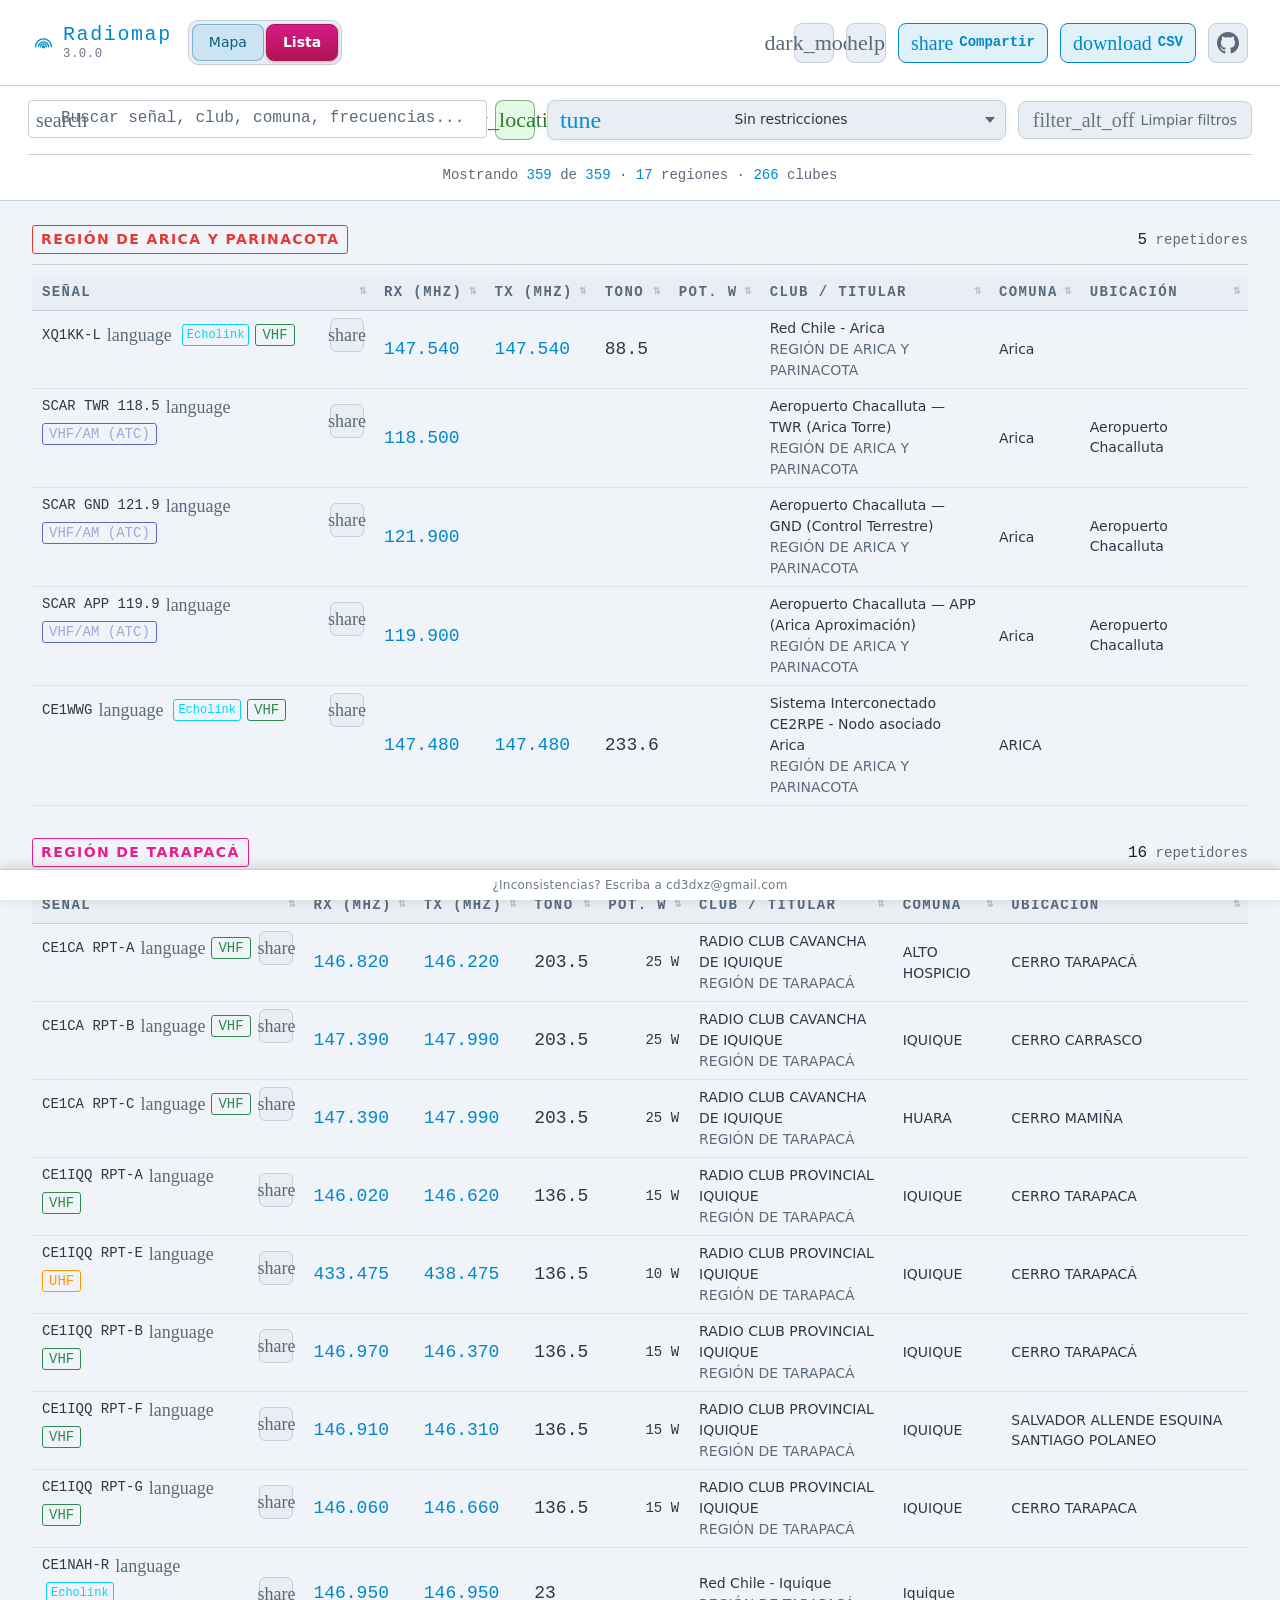
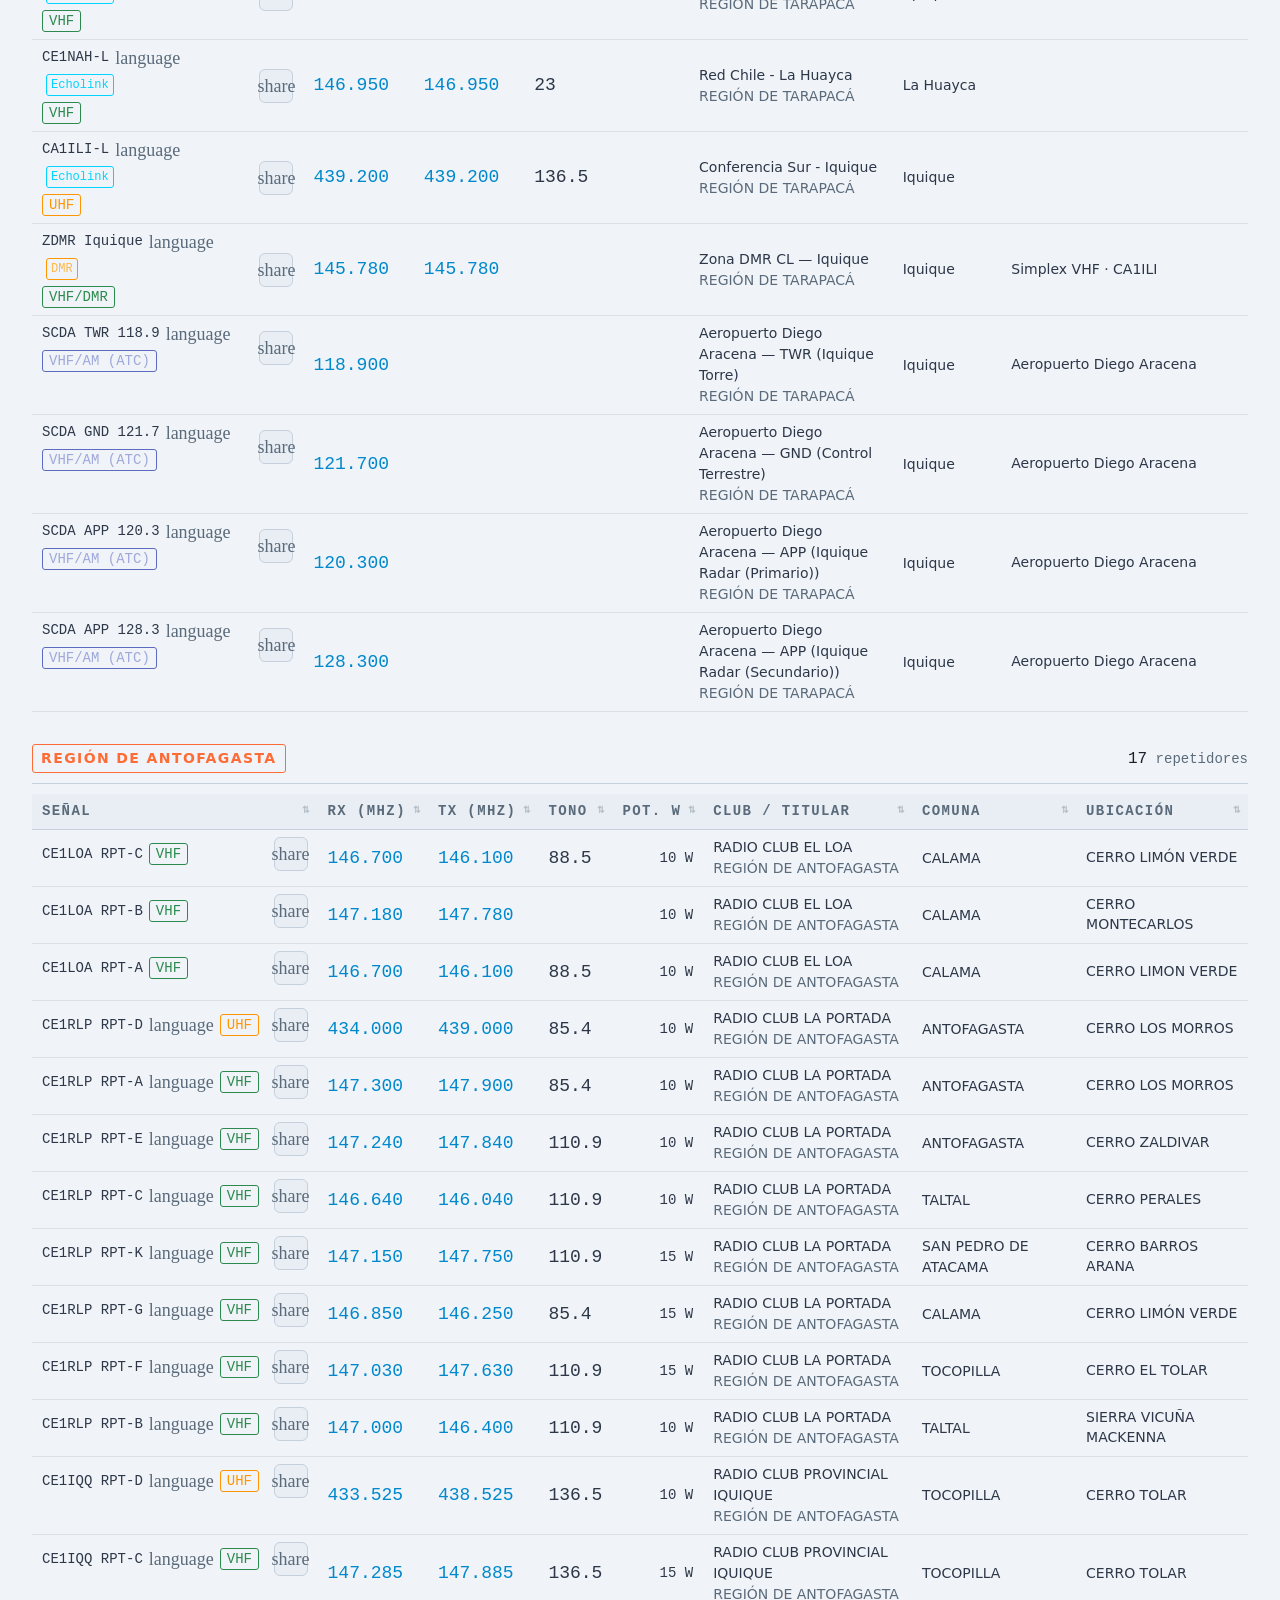
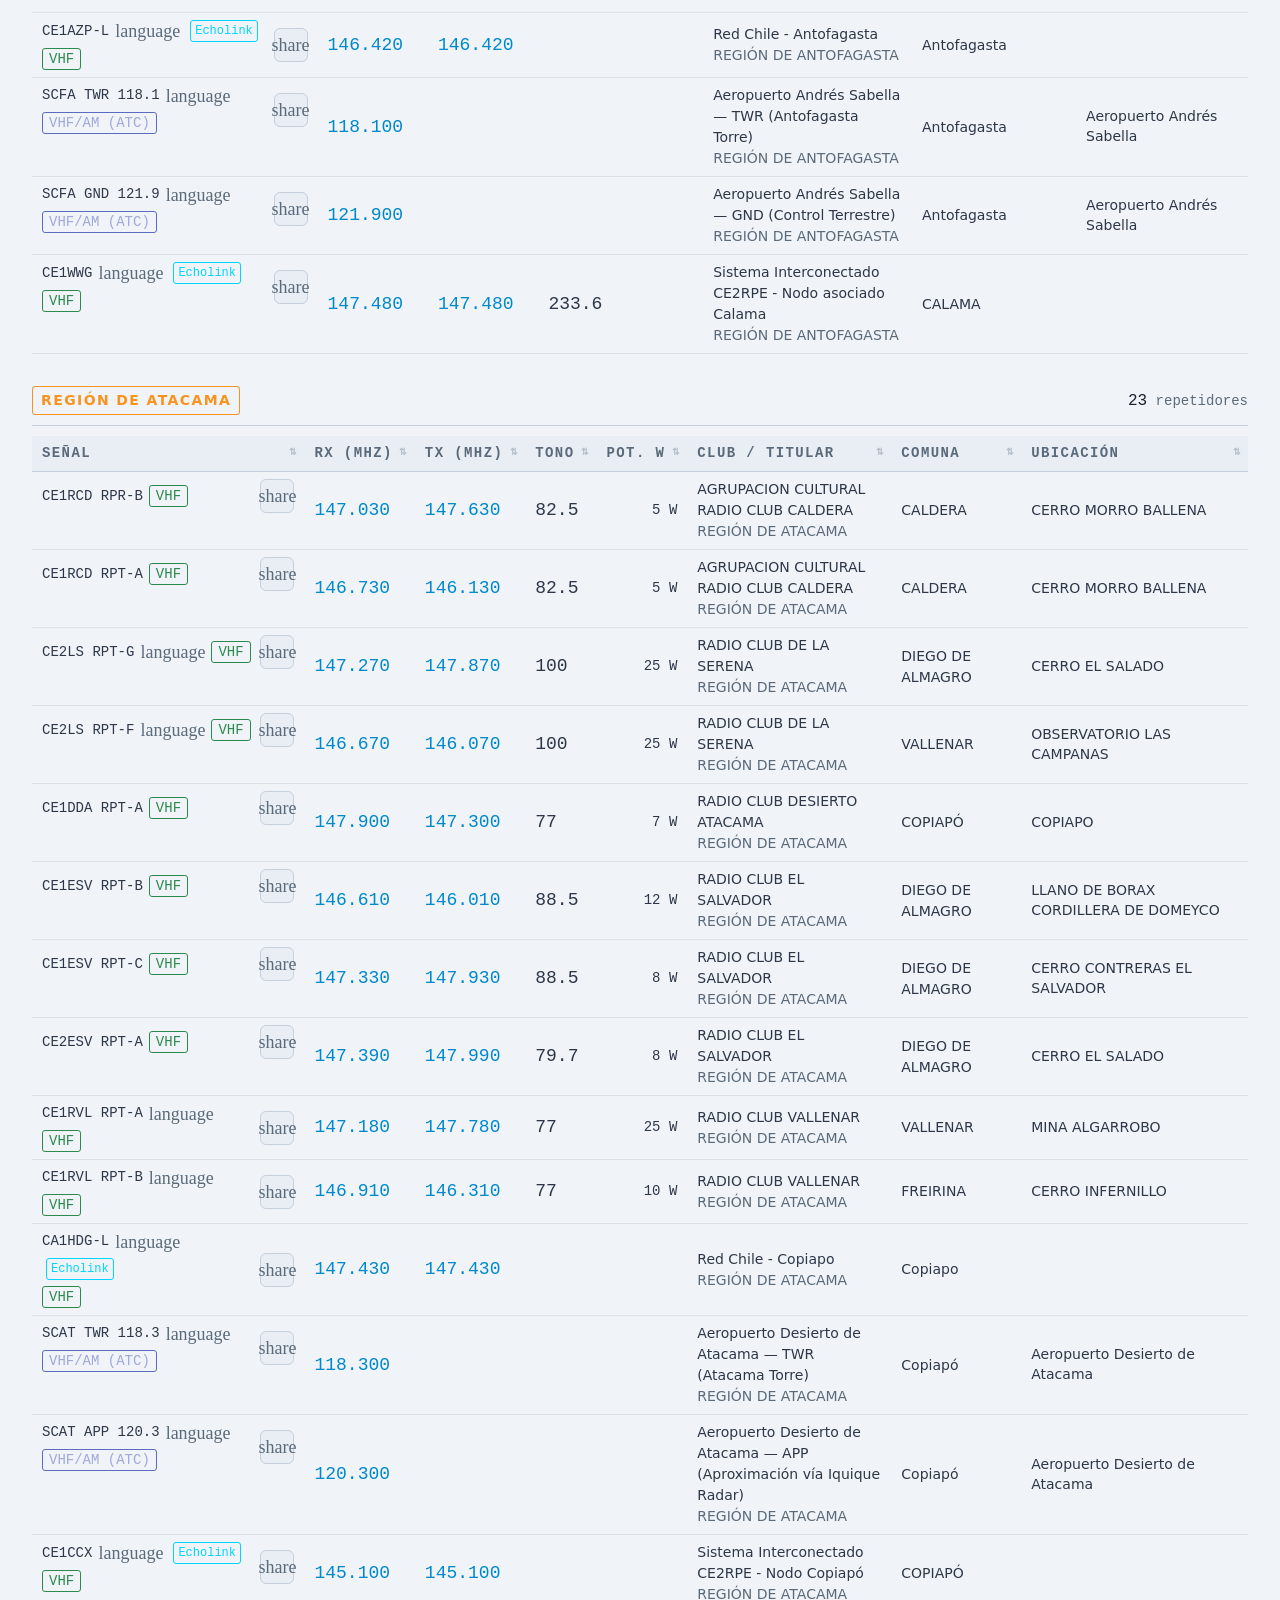
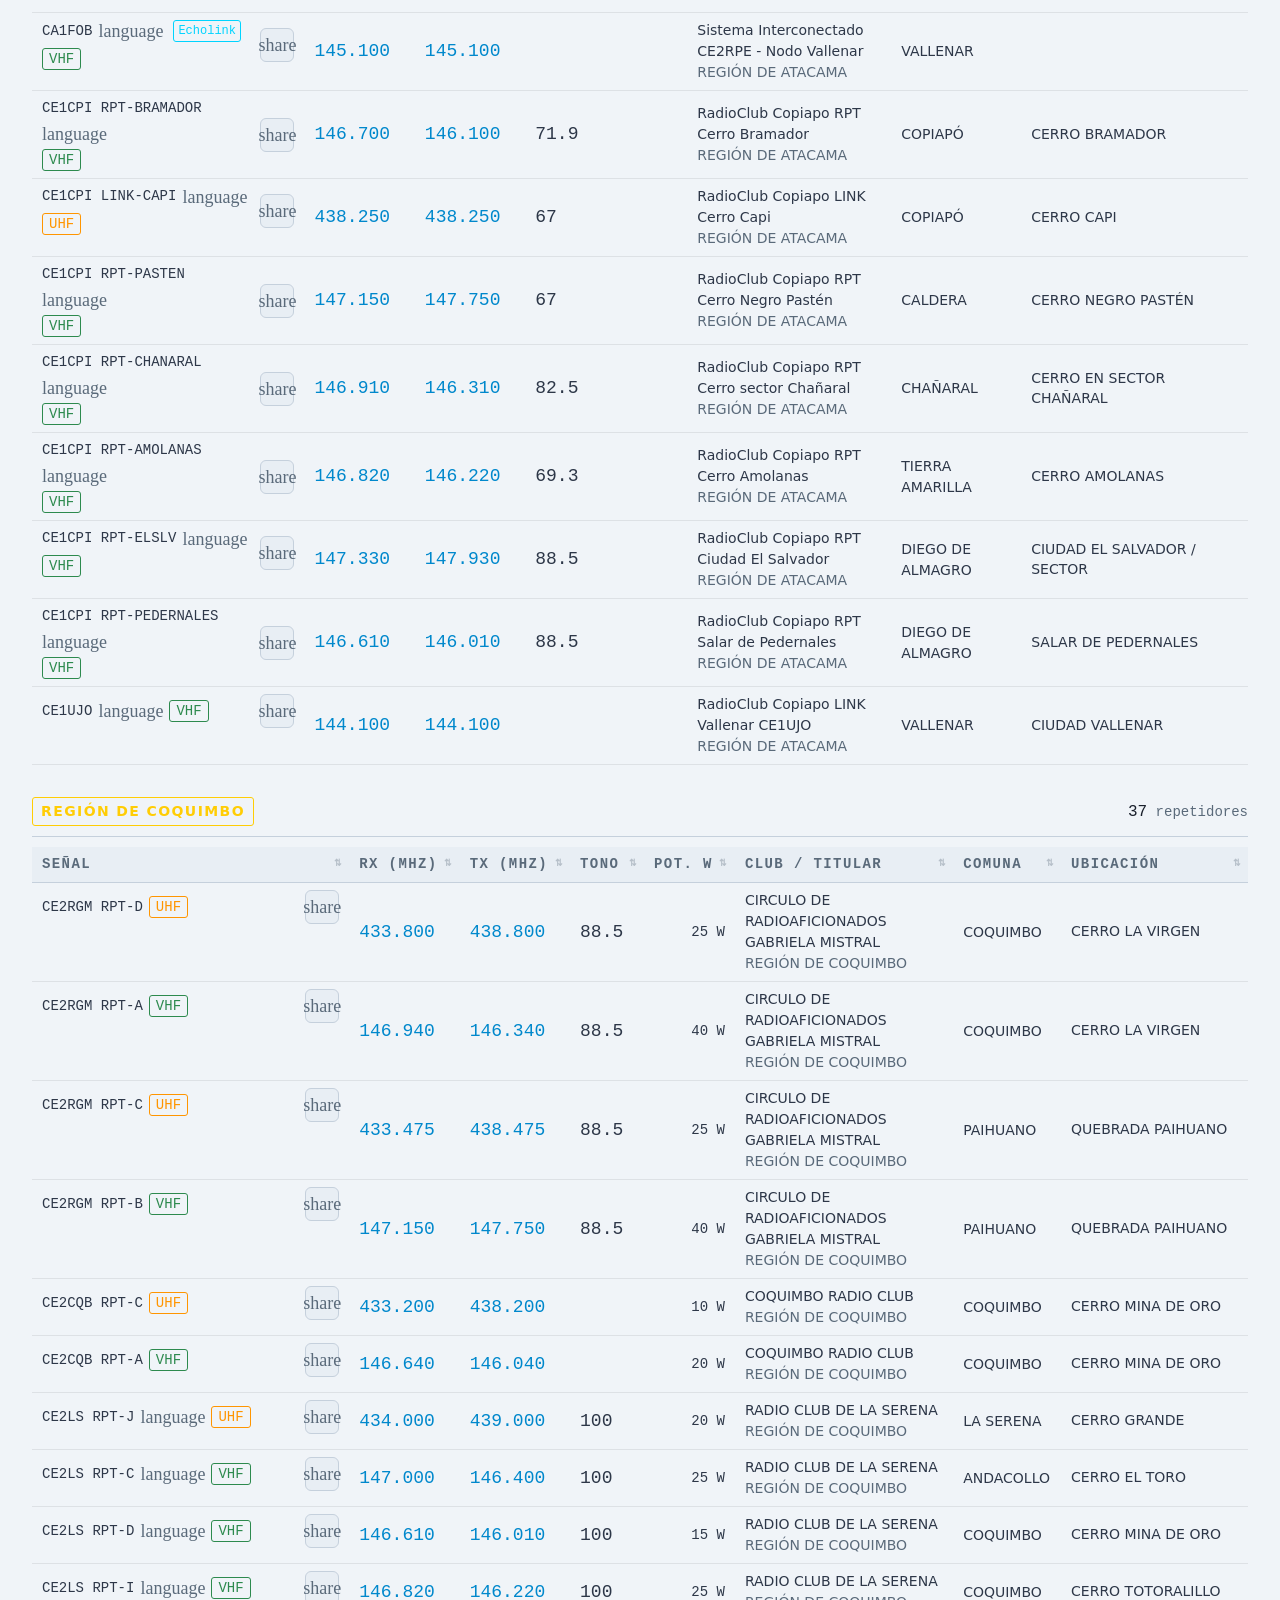
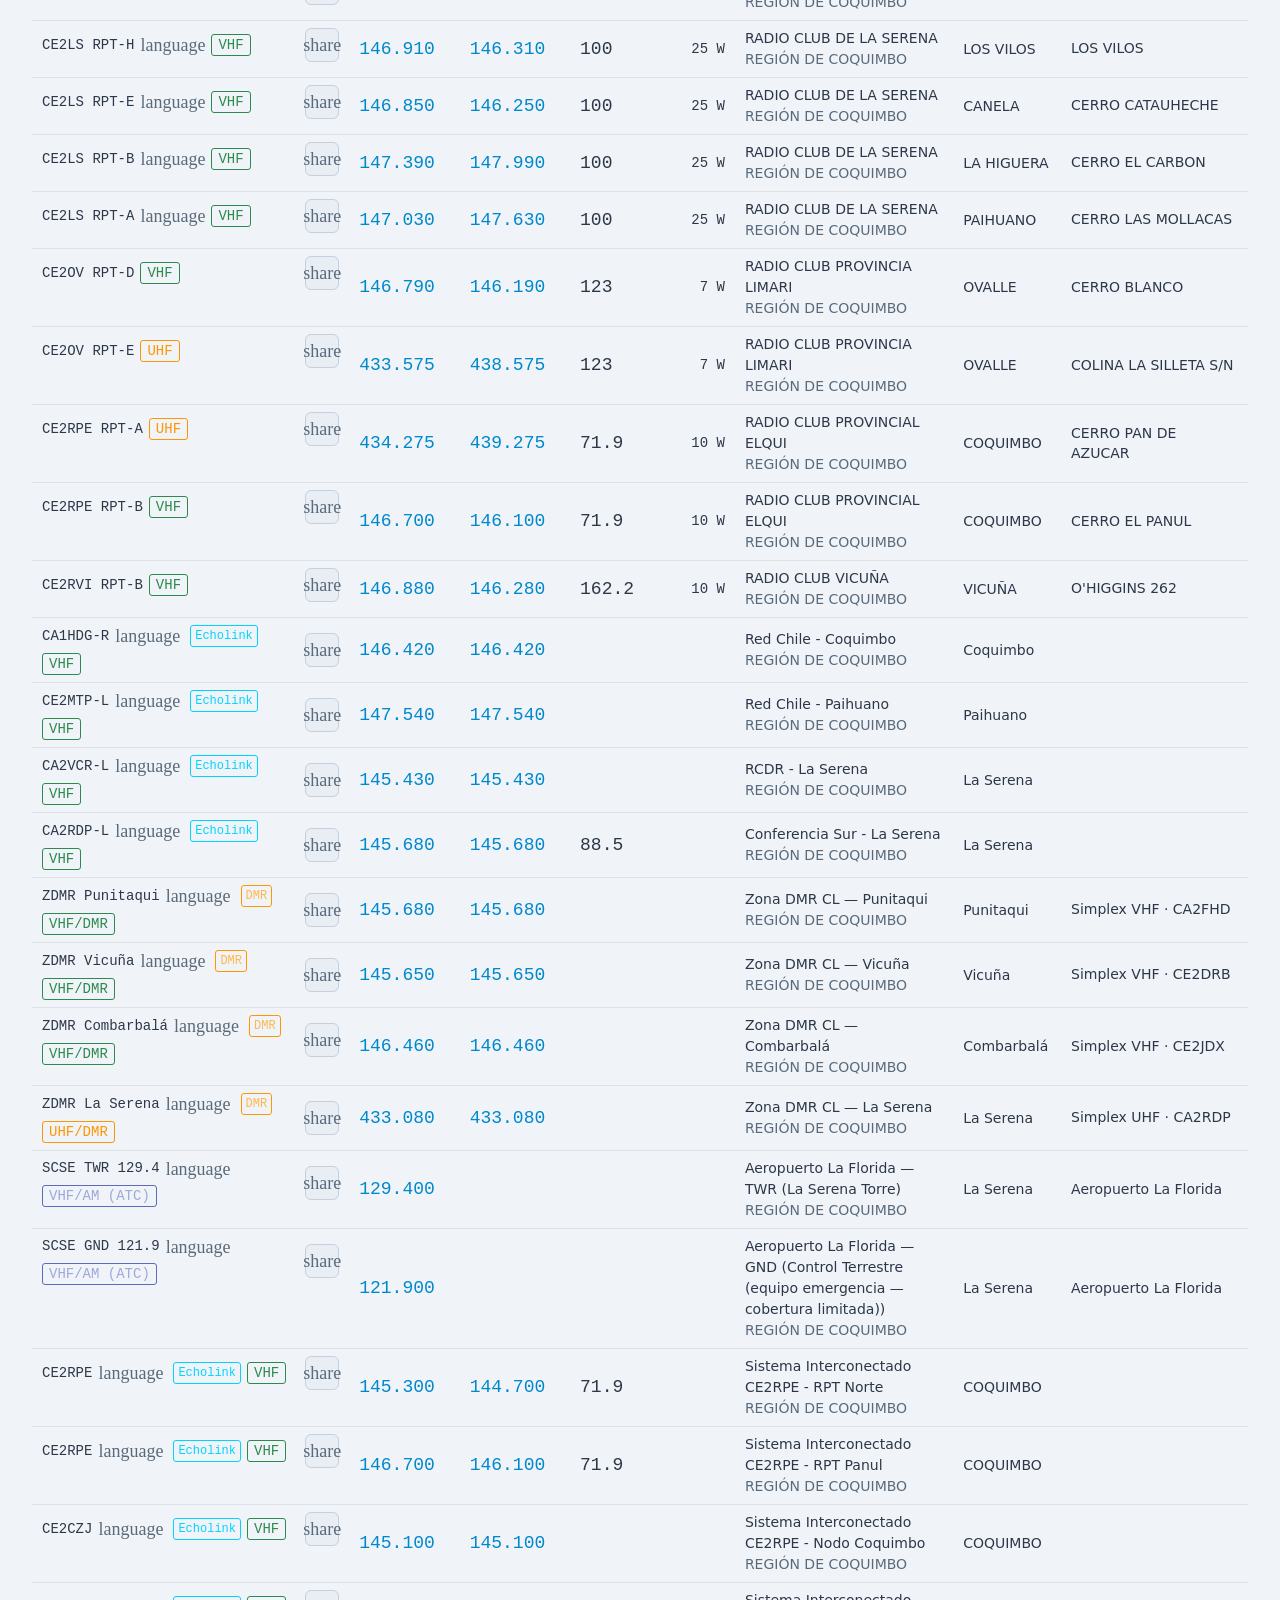
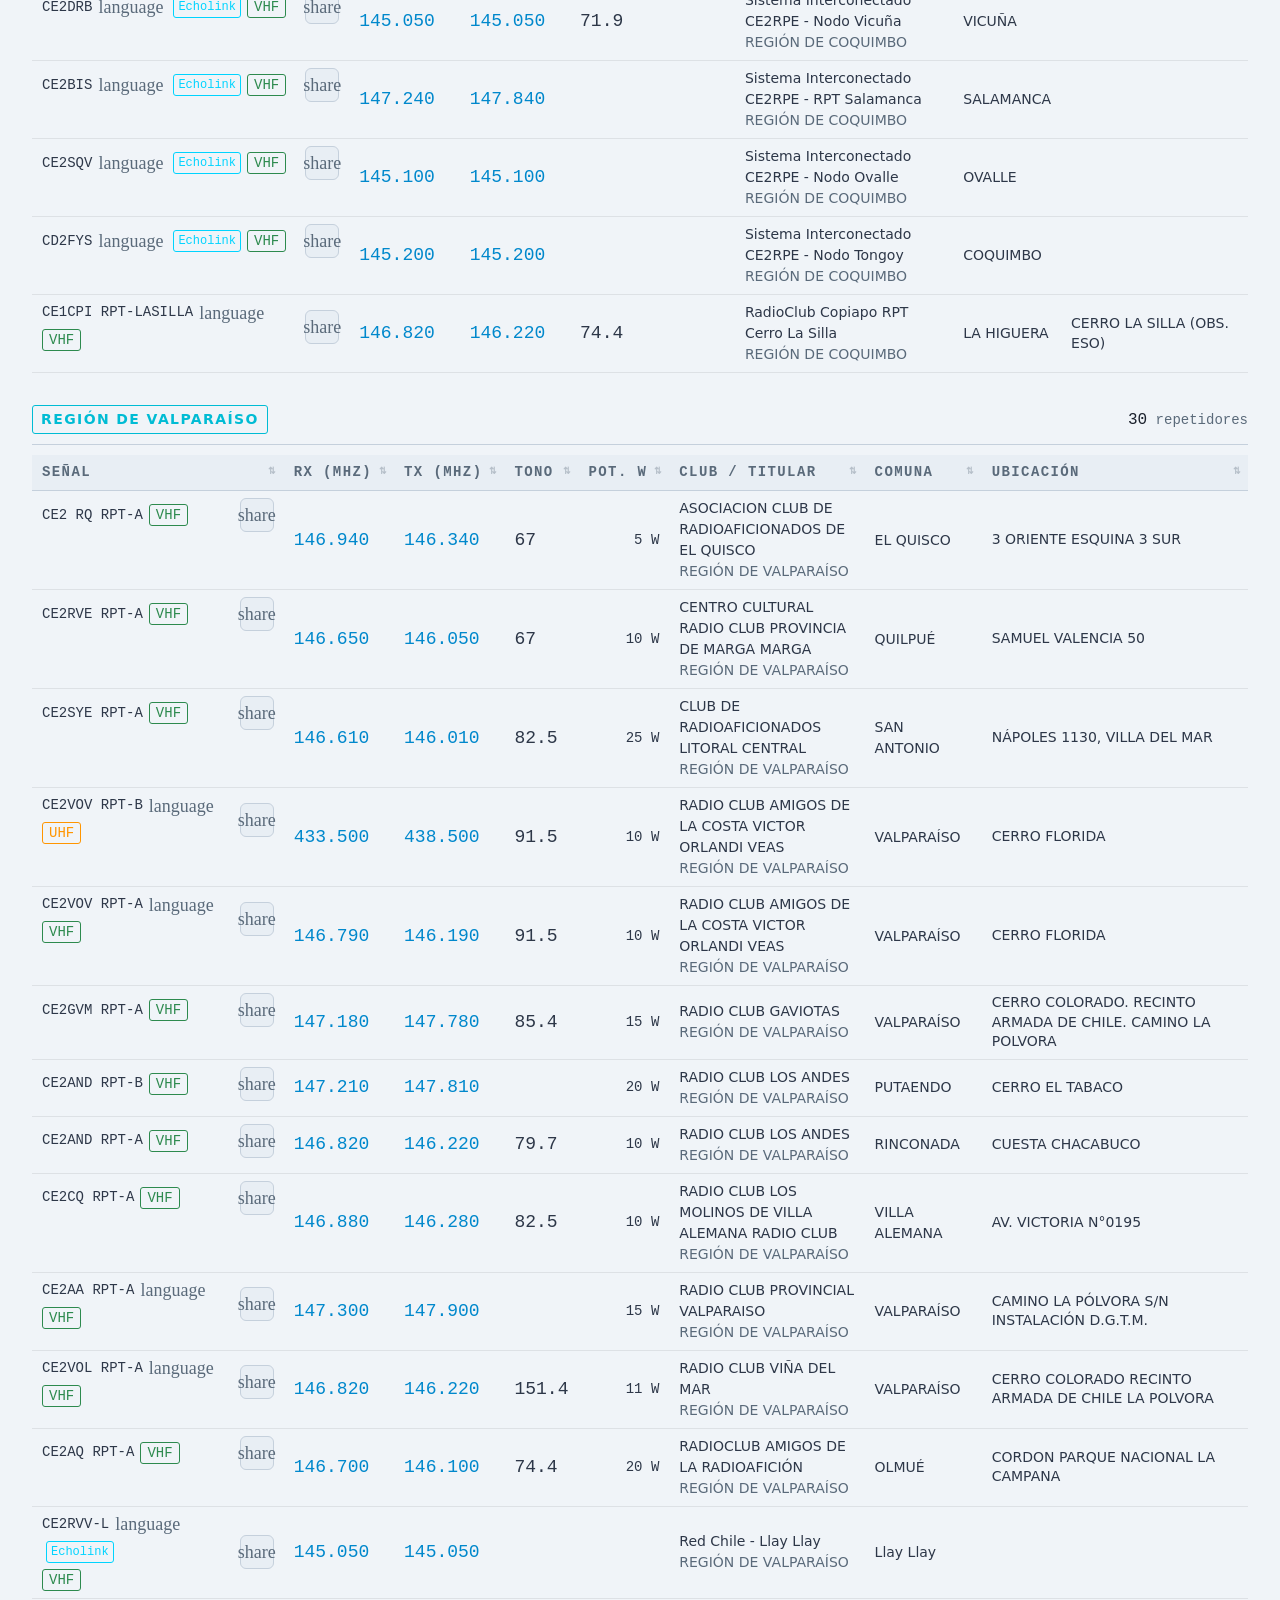
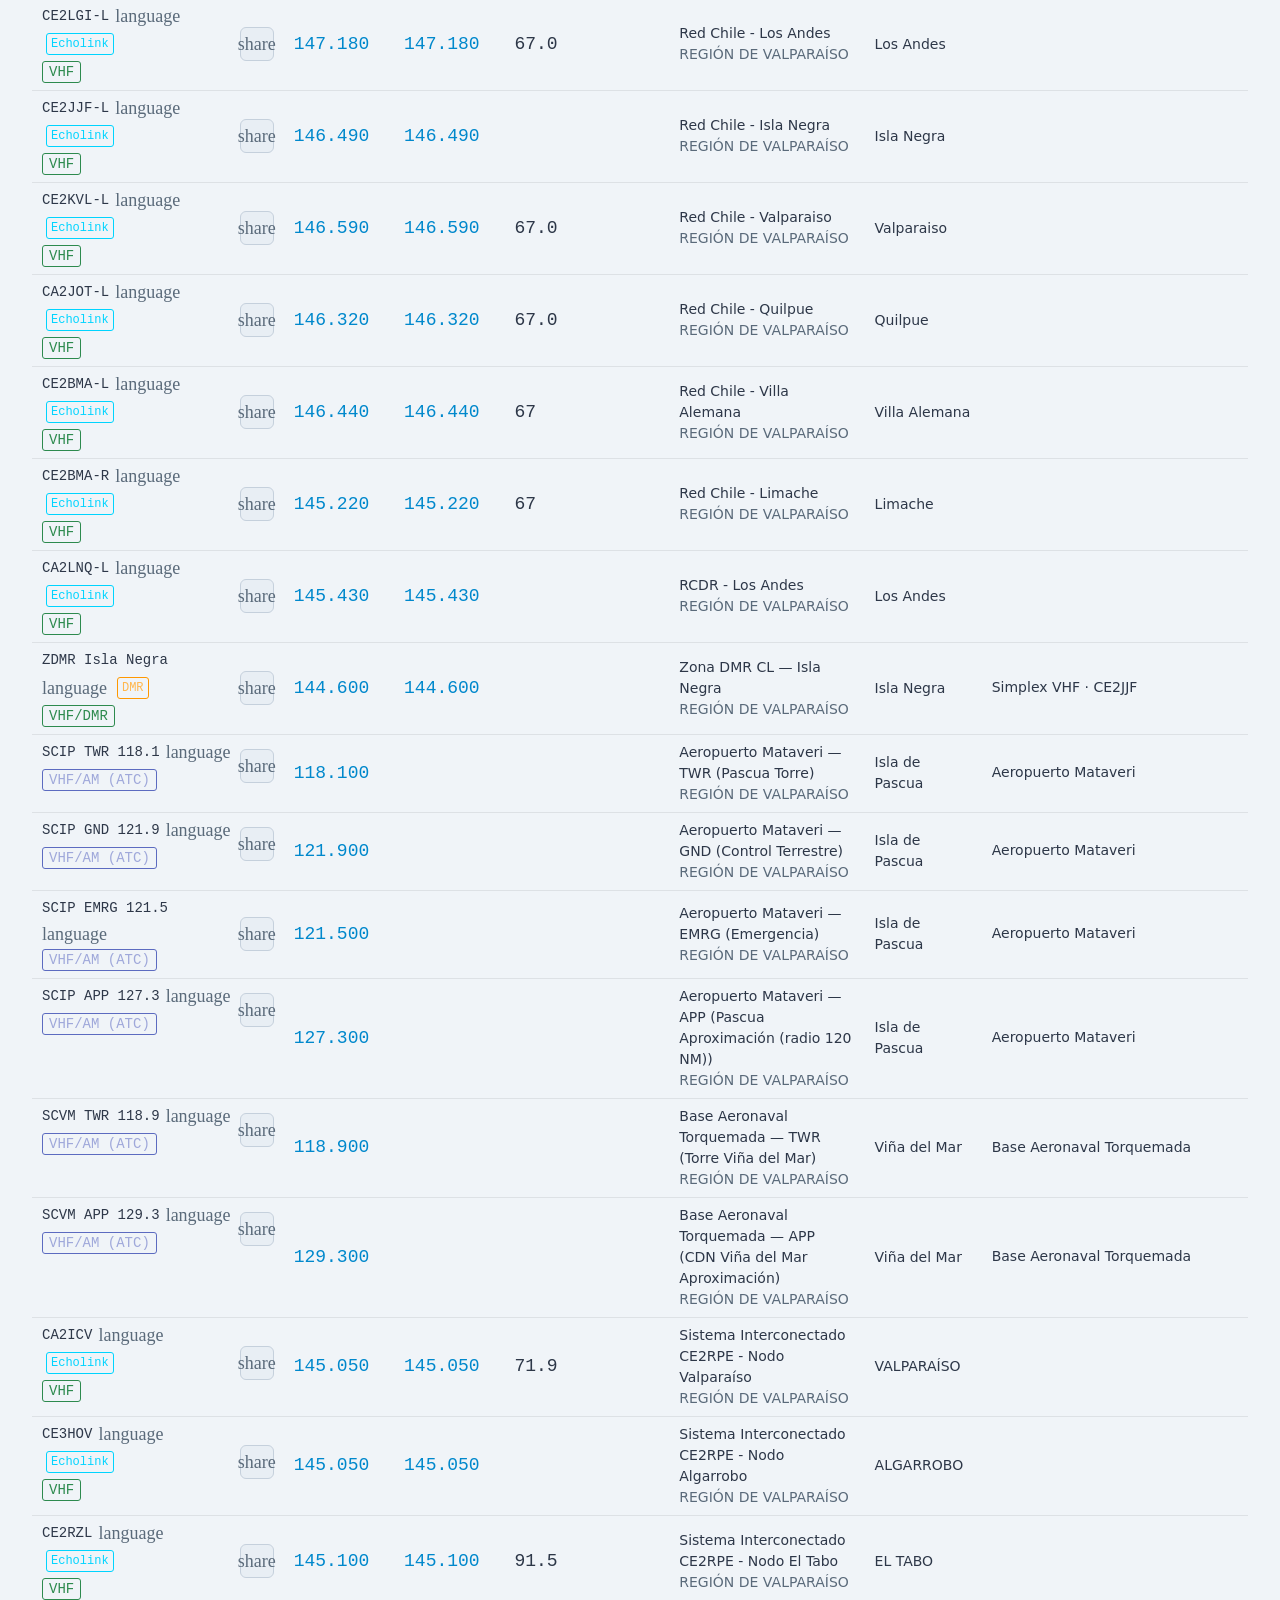
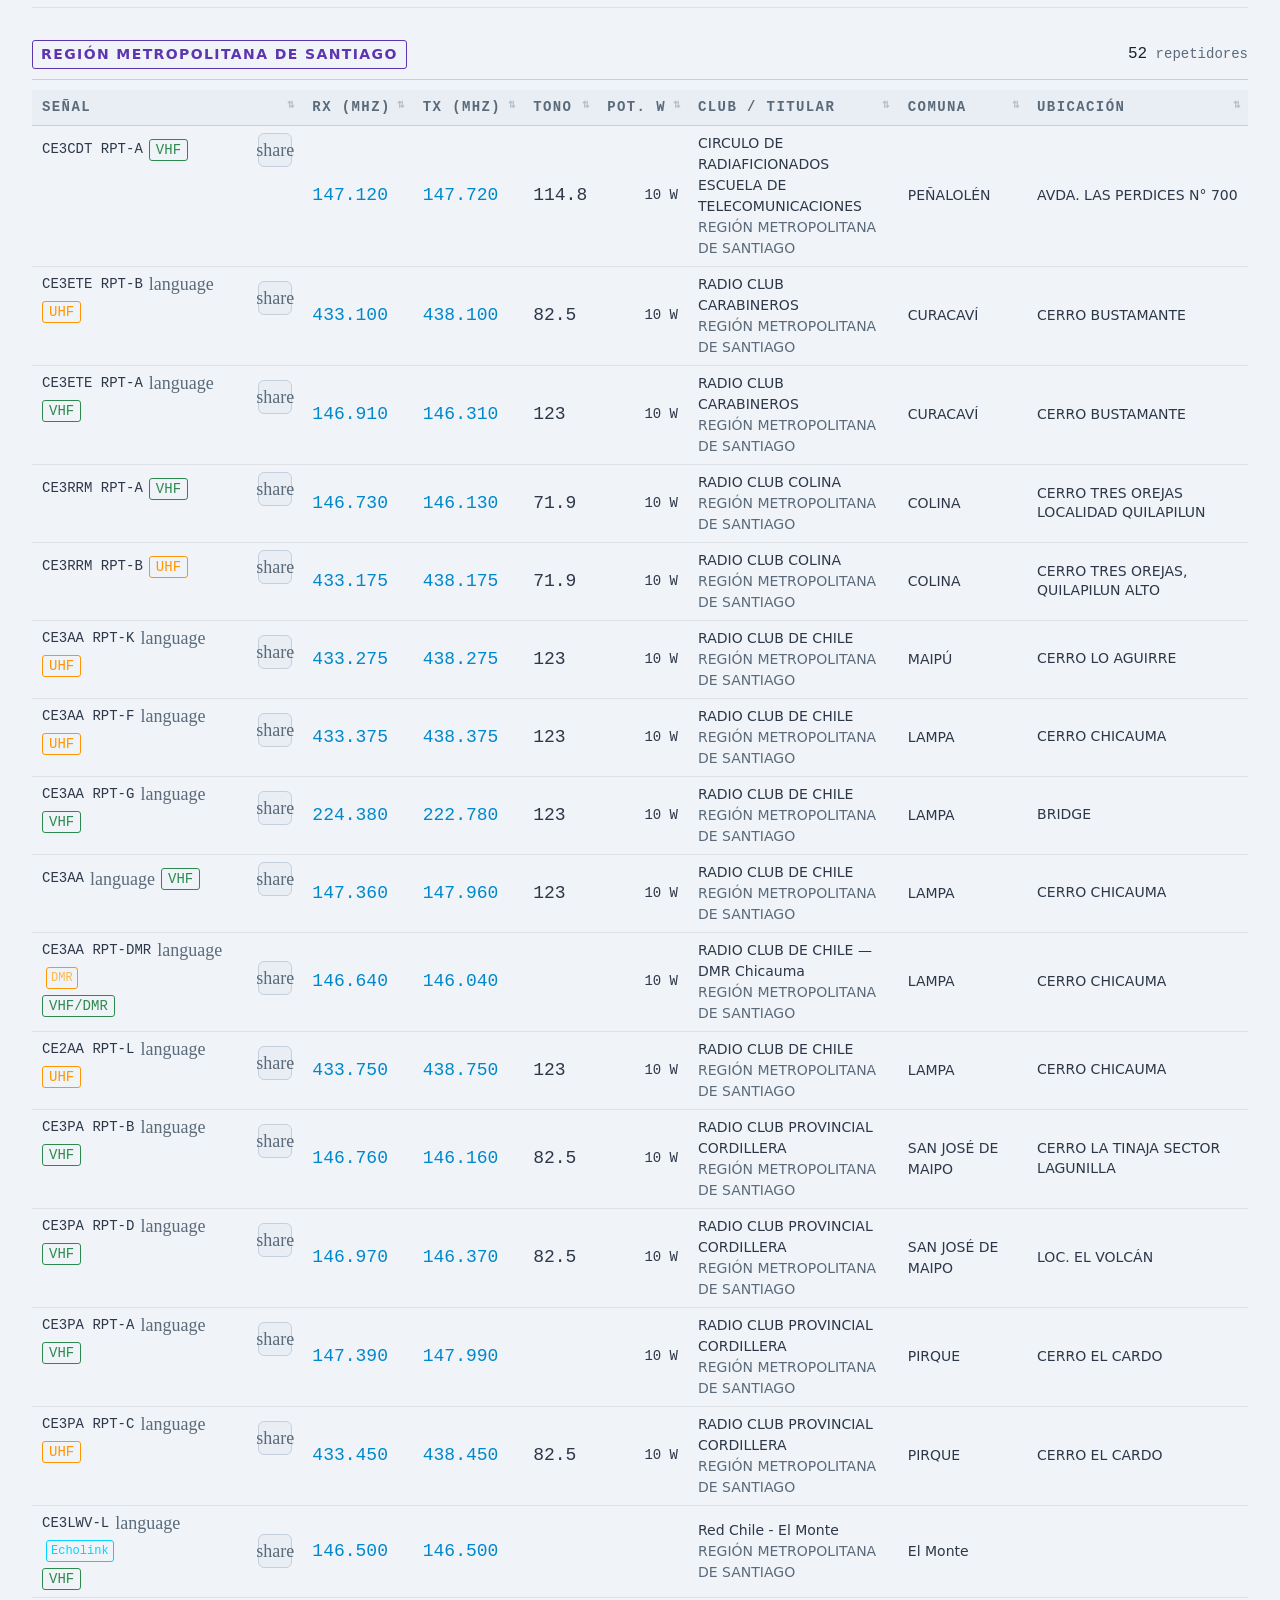
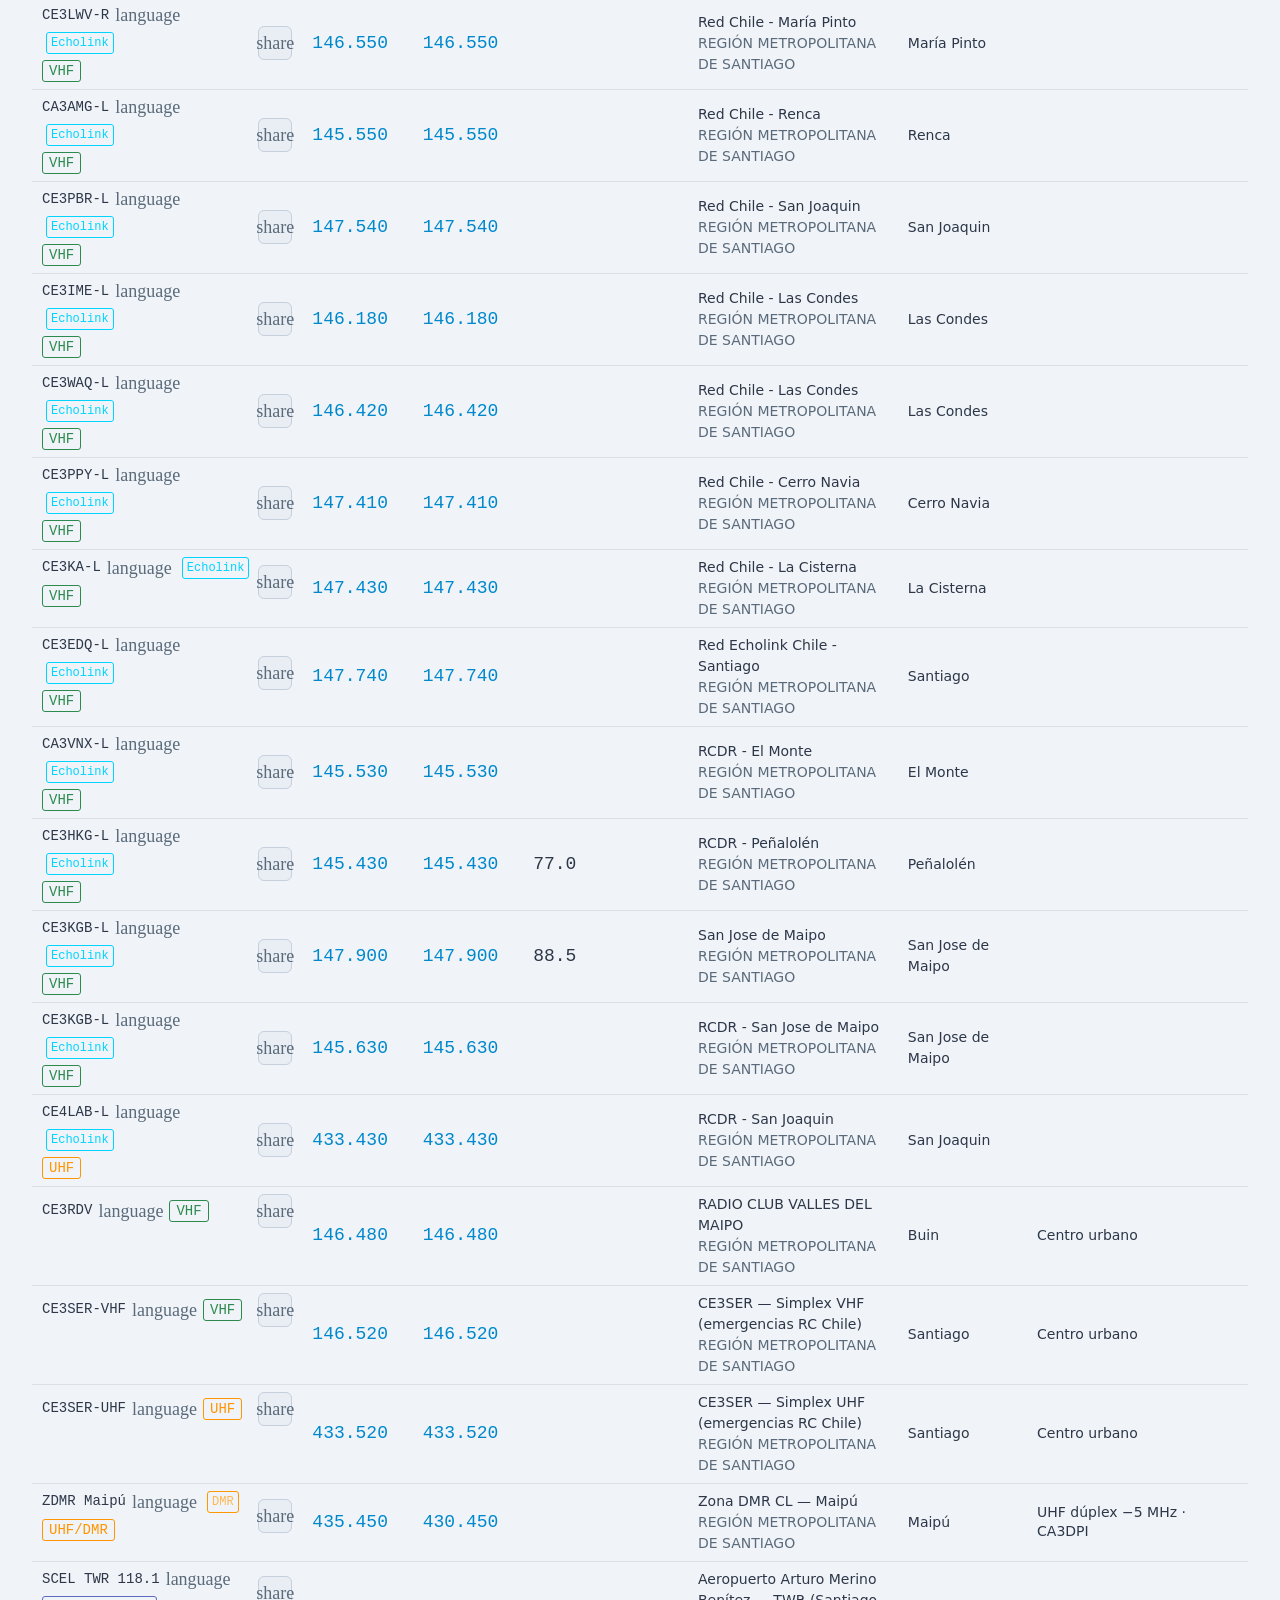
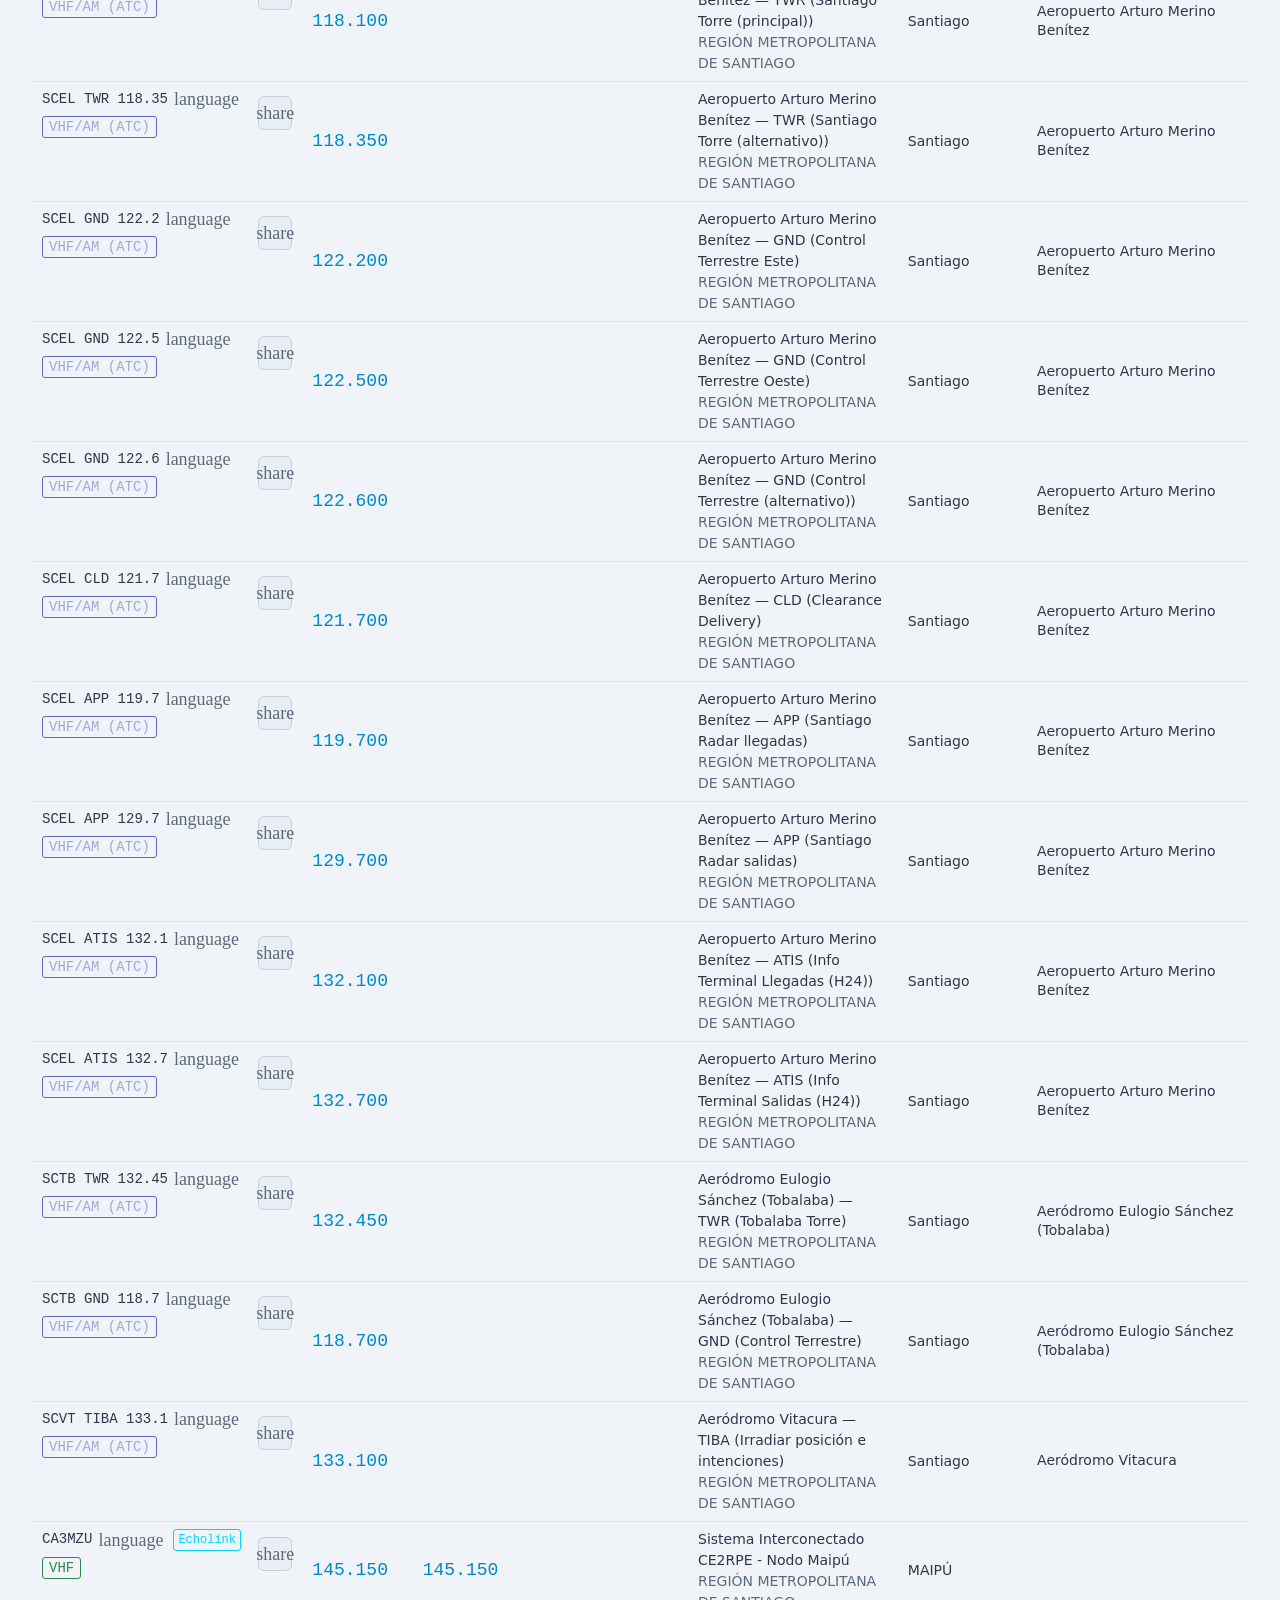
==== commit 3c168d62: "feat(export): add Yaesu FTM-150 ADMS CSV exporter Co-Authored-By: Claude Sonnet 4.6 <noreply@anthrop" ====
--- a/lista.html
+++ b/lista.html
@@ -214,6 +214,7 @@
 <script src="scripts/exporter/registry.js?v=__VERSION__"></script>
 <script src="scripts/exporter/chirp/mapper.js?v=__VERSION__"></script>
 <script src="scripts/exporter/ft5dr/mapper.js?v=__VERSION__"></script>
+<script src="scripts/exporter/ftm150/mapper.js?v=__VERSION__"></script>
 <script src="scripts/help.js?v=__VERSION__"></script>
 <script src="scripts/station-display.js?v=__VERSION__"></script>
 <script src="scripts/analytics.js?v=__VERSION__"></script>
